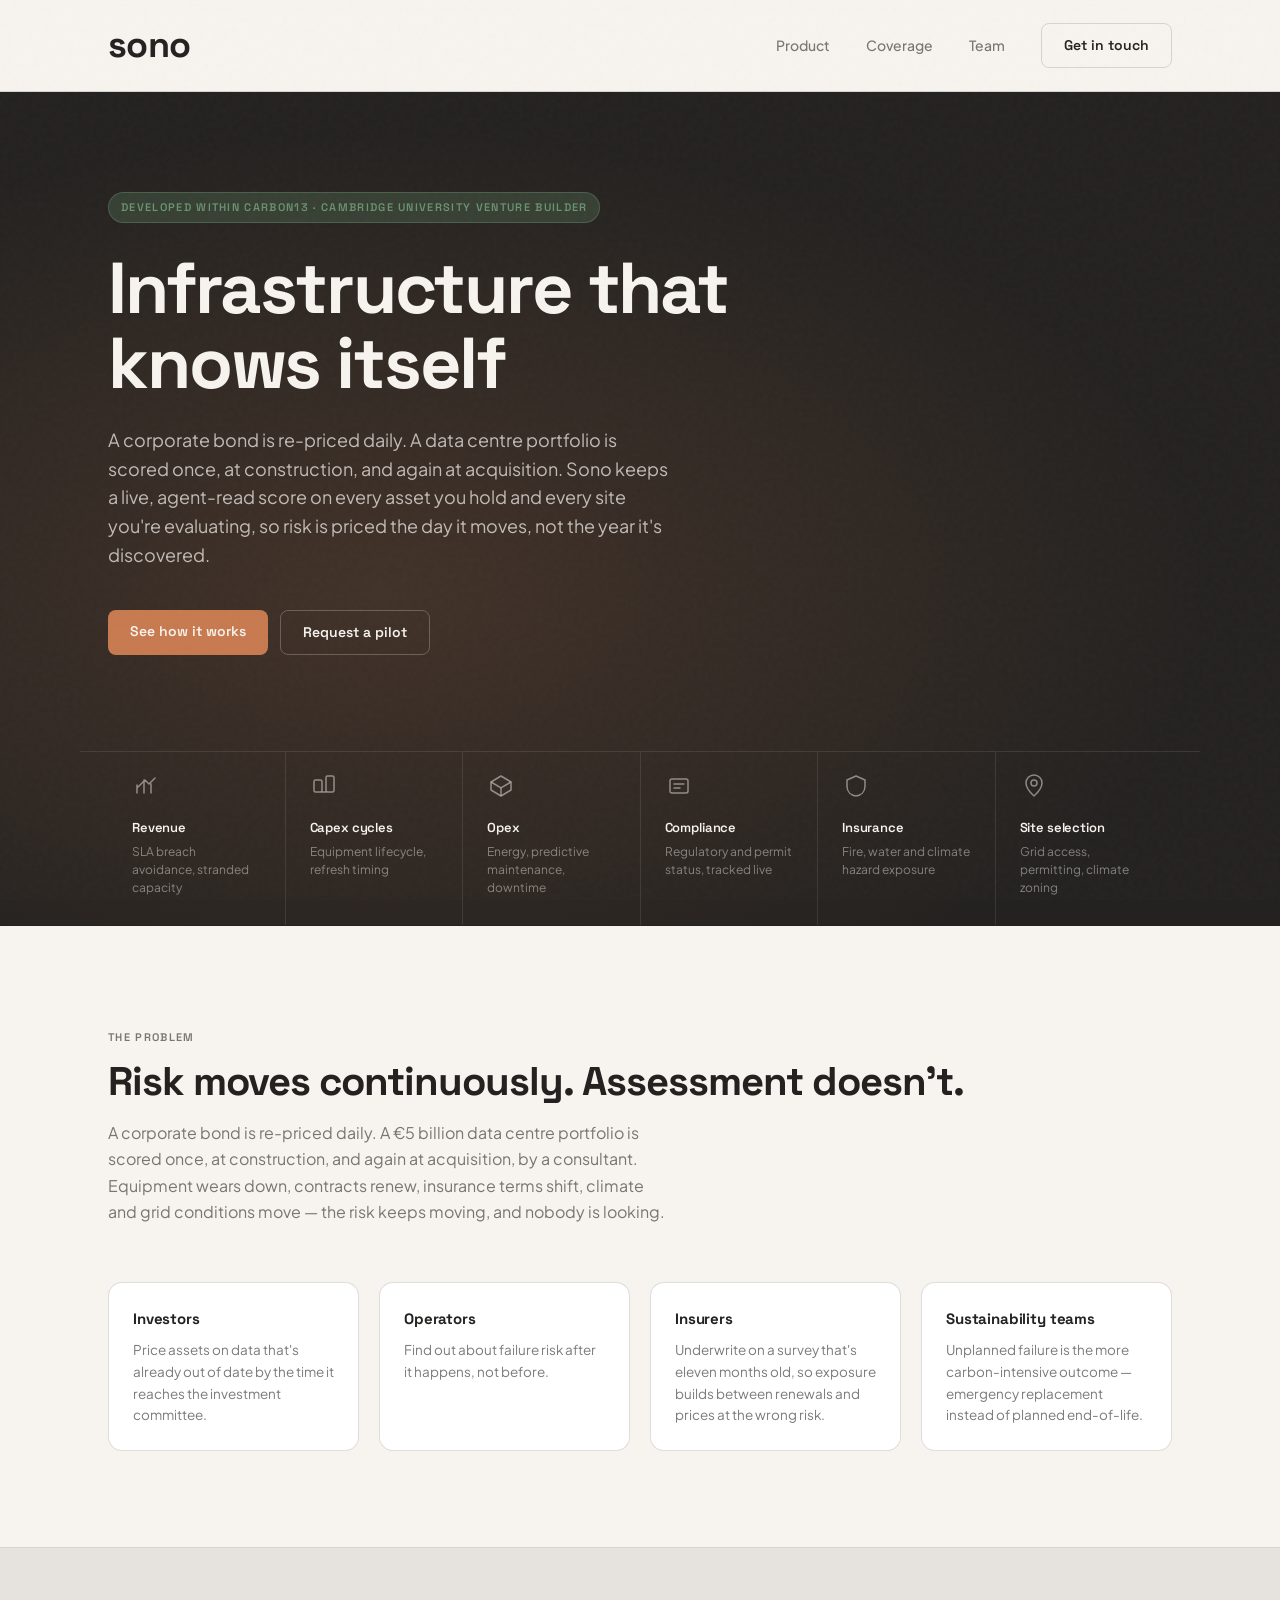
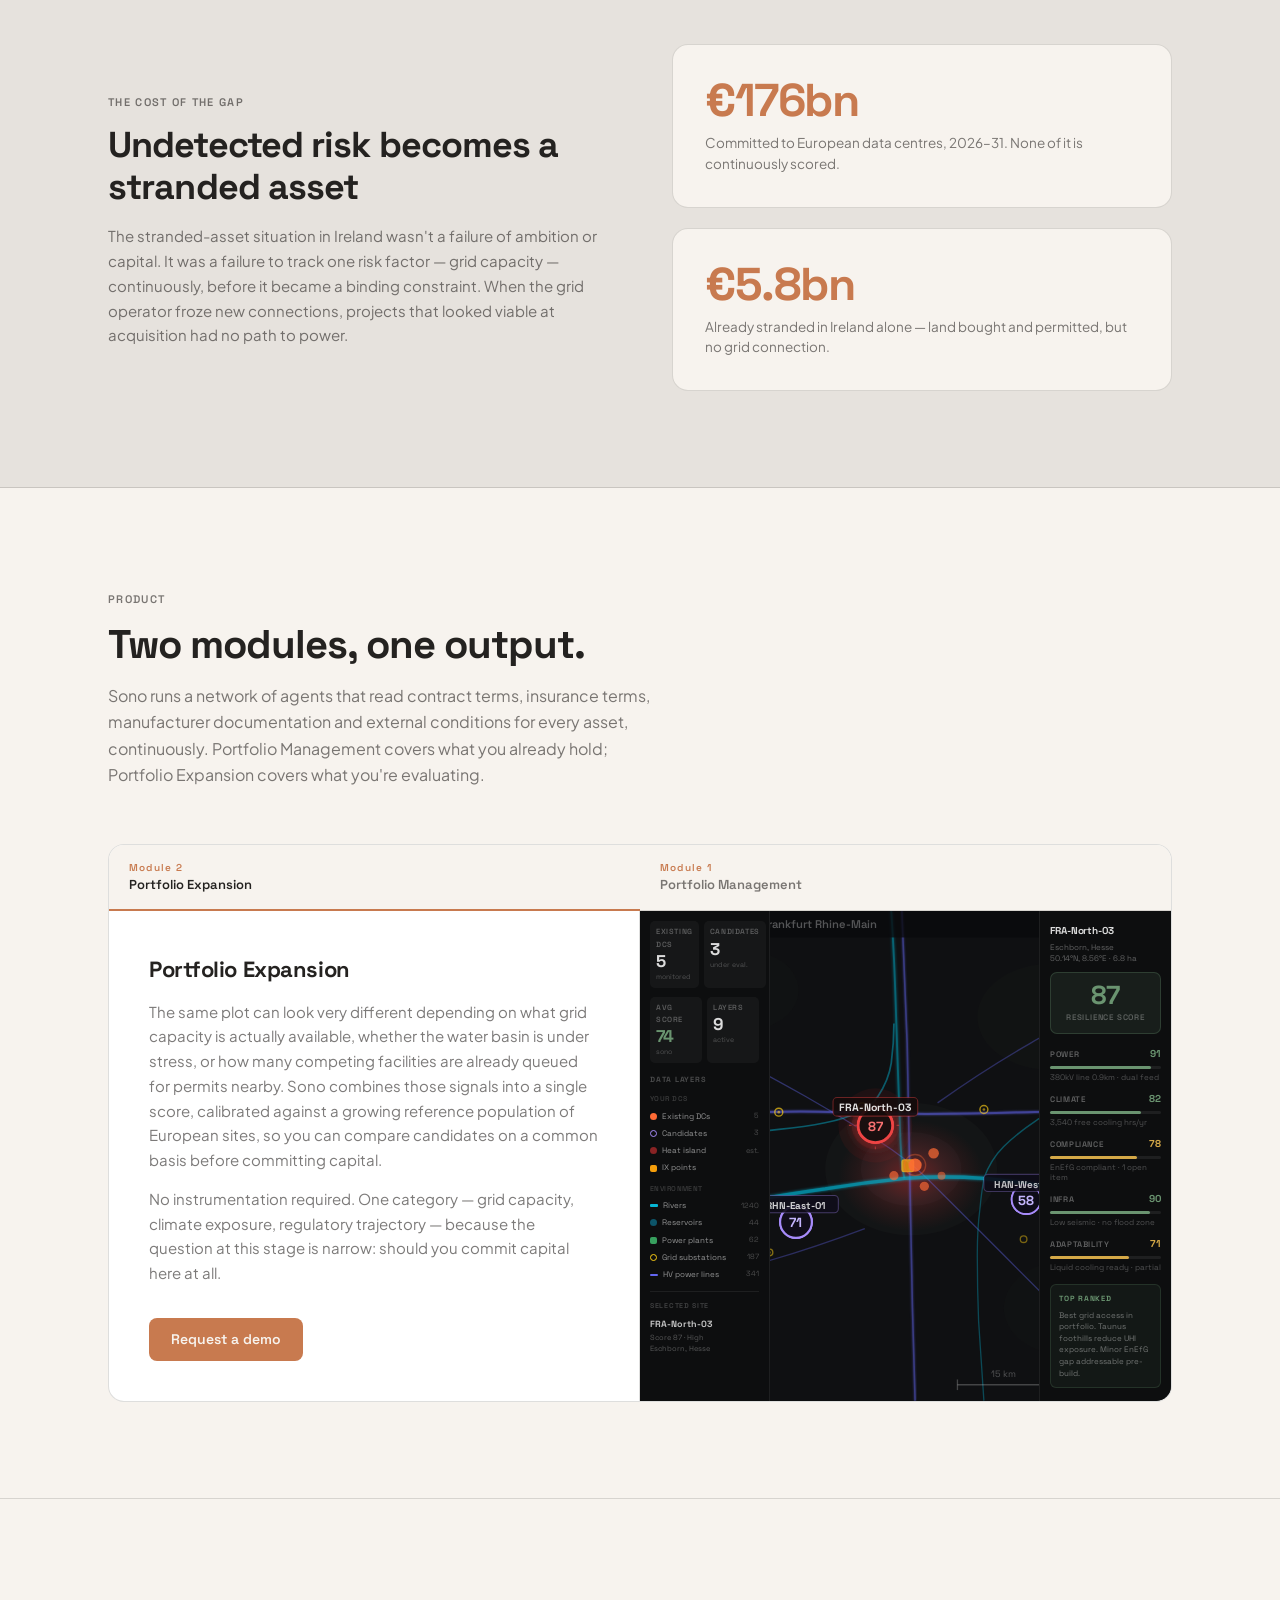
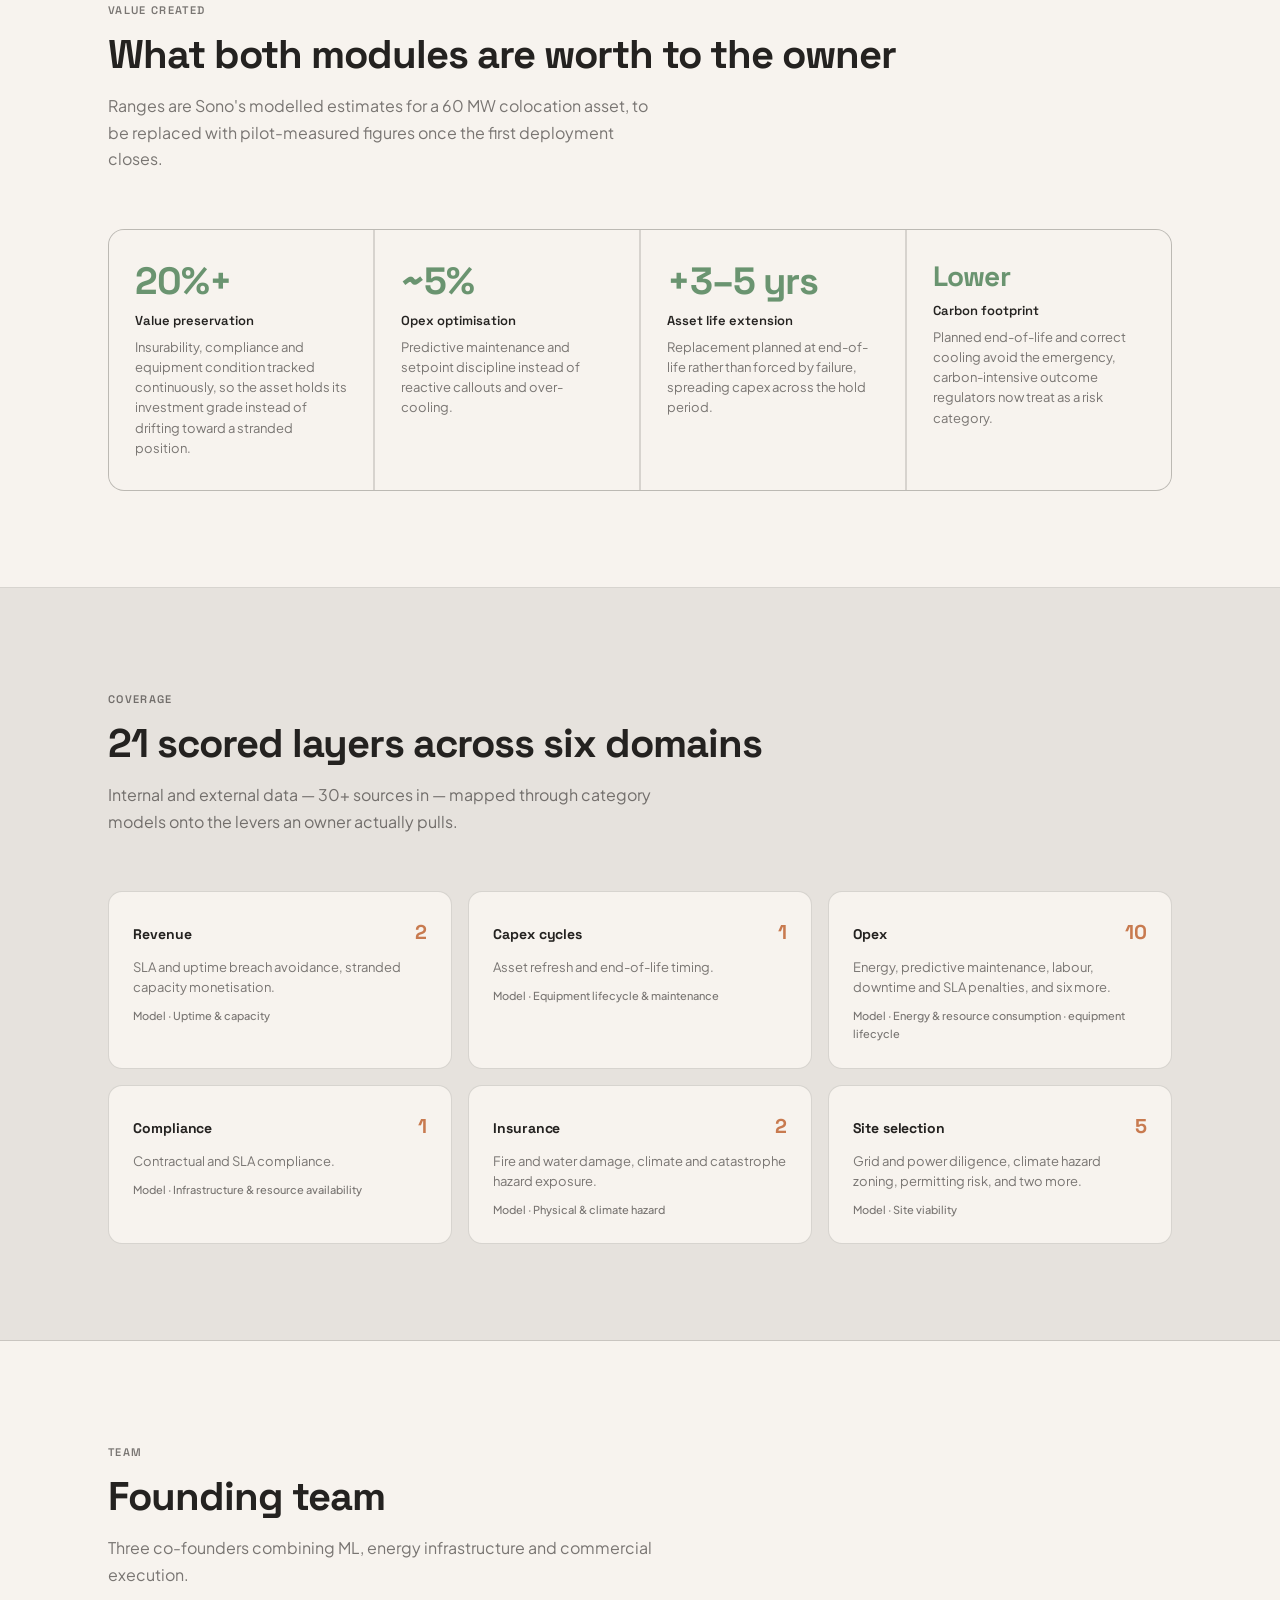
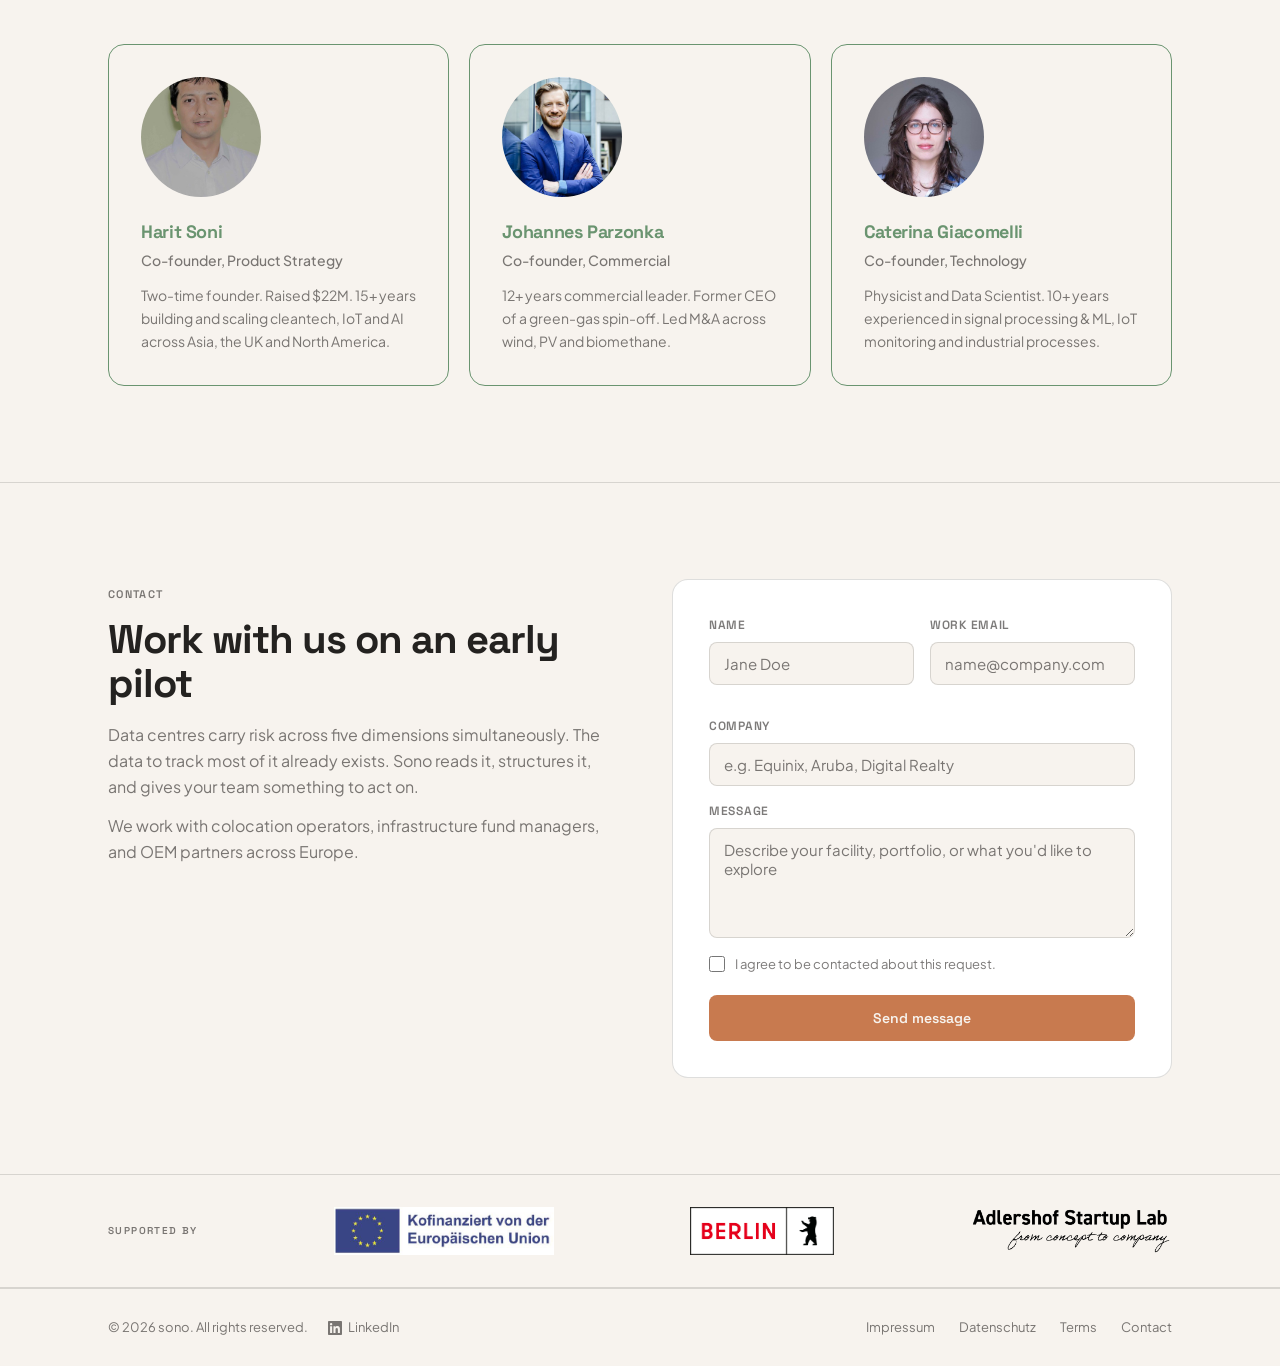
==== index.html @ d4b0ef2f "traction and landscape sections removed" ====
<!DOCTYPE html>
<html lang="en">
<head>
  <meta charset="utf-8" />
  <meta name="viewport" content="width=device-width, initial-scale=1" />
  <title>sono · Infrastructure that knows itself.</title>
  <meta name="description" content="Sono continuously scores data centre risk across revenue, capex, opex, compliance, insurance and site selection — so exposure is priced the day it moves, not the year it's discovered." />
  <meta property="og:title" content="sono · Infrastructure that knows itself.">
  <meta property="og:description" content="Risk moves continuously. Assessment doesn't. Sono keeps a live, agent-read score on every data centre asset you hold and every site you're evaluating.">
  <meta property="og:type" content="website">
  <meta property="og:url" content="https://sono.so">
  <meta property="og:image" content="https://sono.so/og-image.png">
  <meta property="og:image:width" content="1200">
  <meta property="og:image:height" content="630">
  <meta property="og:site_name" content="sono">
  <meta name="twitter:card" content="summary_large_image">
  <meta name="twitter:title" content="sono · Infrastructure that knows itself.">
  <meta name="twitter:description" content="Risk moves continuously. Assessment doesn't. Sono keeps a live score on every data centre asset you hold and every site you're evaluating.">
  <meta name="twitter:image" content="https://sono.so/og-image.png">
  <link rel="canonical" href="https://sono.so">
  <link rel="icon" type="image/svg+xml" href="favicon.svg">
  <link rel="preconnect" href="https://fonts.googleapis.com">
  <link rel="preconnect" href="https://fonts.gstatic.com" crossorigin>
  <link href="https://fonts.googleapis.com/css2?family=Space+Grotesk:wght@600;700&family=Plus+Jakarta+Sans:wght@400;500&display=swap" rel="stylesheet">

  <style>
    :root {
      --ink:        #242220;
      --paper:      #F7F3EE;
      --terracotta: #C87A4F;
      --sage:       #6A9470;
      --ink-60:     rgba(36,34,32,0.6);
      --ink-15:     rgba(36,34,32,0.15);
      --ink-08:     rgba(36,34,32,0.08);
      --paper-70:   rgba(247,243,238,0.7);
    }

    *, *::before, *::after { box-sizing: border-box; margin: 0; padding: 0; }
    html { scroll-behavior: smooth; }
    body {
      background: var(--paper);
      color: var(--ink);
      font-family: 'Plus Jakarta Sans', sans-serif;
      font-weight: 400;
      font-size: 16px;
      line-height: 1.65;
      -webkit-font-smoothing: antialiased;
    }
    h1, h2, h3, .stat-num, .nav-logo, .label {
      font-family: 'Space Grotesk', sans-serif;
      font-weight: 700;
    }
    body::before {
      content: '';
      position: fixed;
      inset: 0;
      background-image: url("data:image/svg+xml,%3Csvg viewBox='0 0 200 200' xmlns='http://www.w3.org/2000/svg'%3E%3Cfilter id='n'%3E%3CfeTurbulence type='fractalNoise' baseFrequency='0.9' numOctaves='4' stitchTiles='stitch'/%3E%3C/filter%3E%3Crect width='100%25' height='100%25' filter='url(%23n)' opacity='1'/%3E%3C/svg%3E");
      opacity: 0.025;
      pointer-events: none;
      z-index: 9999;
    }
    .container { max-width: 1120px; margin: 0 auto; padding: 0 28px; }
    .label {
      font-size: 11px;
      letter-spacing: 0.12em;
      text-transform: uppercase;
      color: var(--ink-60);
      font-weight: 600;
      font-family: 'Space Grotesk', sans-serif;
    }

    /* ── Header ─────────────────────────────────────────────── */
    header {
      position: sticky;
      top: 0;
      z-index: 100;
      background: var(--paper-70);
      backdrop-filter: blur(14px);
      -webkit-backdrop-filter: blur(14px);
      border-bottom: 1px solid var(--ink-15);
    }
    .header-inner {
      display: flex;
      align-items: center;
      justify-content: space-between;
      padding: 16px 28px;
      max-width: 1120px;
      margin: 0 auto;
    }
    .nav-logo {
      font-size: 36px;
      color: var(--ink);
      text-decoration: none;
      letter-spacing: -0.02em;
    }
    nav { display: flex; align-items: center; gap: 36px; }
    nav a {
      font-family: 'Plus Jakarta Sans', sans-serif;
      font-weight: 500;
      font-size: 14px;
      color: var(--ink-60);
      text-decoration: none;
      transition: color 0.2s;
    }
    nav a:hover { color: var(--ink); }
    .btn-primary {
      display: inline-block;
      background: var(--terracotta);
      color: var(--paper);
      font-family: 'Space Grotesk', sans-serif;
      font-weight: 600;
      font-size: 14px;
      padding: 10px 22px;
      border-radius: 8px;
      text-decoration: none;
      transition: opacity 0.2s, transform 0.1s;
      border: none;
      cursor: pointer;
    }
    .btn-primary:hover { opacity: 0.88; }
    .btn-primary:active { transform: translateY(1px); }
    .btn-secondary {
      display: inline-block;
      background: transparent;
      color: var(--ink);
      font-family: 'Space Grotesk', sans-serif;
      font-weight: 600;
      font-size: 14px;
      padding: 10px 22px;
      border-radius: 8px;
      text-decoration: none;
      border: 1.5px solid var(--ink-15);
      transition: border-color 0.2s, background 0.2s;
    }
    .btn-secondary:hover { border-color: var(--ink-60); background: var(--ink-08); }

    /* ── Hero ───────────────────────────────────────────────── */
    #hero {
      position: relative;
      overflow: hidden;
      border-bottom: 1px solid var(--ink-15);
      background: var(--ink);
    }
    .hero-bg {
      position: absolute;
      inset: 0;
      background-image: url("https://images.unsplash.com/photo-1558494949-ef010cbdcc31?auto=format&fit=crop&w=1600&q=80");
      background-size: cover;
      background-position: center;
      opacity: 0.22;
    }
    .hero-vignette {
      position: absolute;
      inset: 0;
      background: radial-gradient(ellipse at 30% 60%, rgba(200,122,79,0.18) 0%, transparent 65%),
                  linear-gradient(to right, rgba(36,34,32,0.6) 0%, transparent 70%);
    }
    .hero-inner {
      position: relative;
      z-index: 2;
      padding: 100px 28px 96px;
      max-width: 1120px;
      margin: 0 auto;
    }
    .hero-eyebrow {
      display: inline-block;
      background: rgba(106,148,112,0.25);
      color: var(--sage);
      font-family: 'Space Grotesk', sans-serif;
      font-weight: 600;
      font-size: 11px;
      letter-spacing: 0.12em;
      text-transform: uppercase;
      padding: 5px 12px;
      border-radius: 100px;
      border: 1px solid rgba(106,148,112,0.4);
      margin-bottom: 28px;
      animation: fadeUp 0.7s ease both;
    }
    h1 {
      font-size: clamp(42px, 6vw, 72px);
      line-height: 1.05;
      letter-spacing: -0.03em;
      color: var(--paper);
      max-width: 760px;
      animation: fadeUp 0.7s 0.1s ease both;
    }
    .hero-sub {
      margin-top: 24px;
      font-size: 18px;
      line-height: 1.6;
      color: rgba(247,243,238,0.72);
      max-width: 560px;
      animation: fadeUp 0.7s 0.2s ease both;
    }
    .hero-actions {
      margin-top: 40px;
      display: flex;
      flex-wrap: wrap;
      gap: 12px;
      animation: fadeUp 0.7s 0.3s ease both;
    }

    /* ── Five dimensions strip ─────────────────────────────── */
    .hero-dimensions {
      position: relative;
      z-index: 2;
      border-top: 1px solid rgba(247,243,238,0.1);
      max-width: 1120px;
      margin: 0 auto;
      padding: 0 28px;
      display: flex;
      flex-wrap: wrap;
      animation: fadeUp 0.7s 0.45s ease both;
    }
    .dimension {
      flex: 1;
      min-width: 140px;
      padding: 20px 24px 28px;
      border-right: 1px solid rgba(247,243,238,0.1);
    }
    .dimension:last-child { border-right: none; }
    .dim-icon {
      width: 28px;
      height: 28px;
      margin-bottom: 10px;
      opacity: 0.7;
    }
    .dim-label {
      font-family: 'Space Grotesk', sans-serif;
      font-weight: 600;
      font-size: 13px;
      color: var(--paper);
      letter-spacing: -0.01em;
    }
    .dim-desc {
      margin-top: 4px;
      font-size: 12px;
      color: rgba(247,243,238,0.45);
      line-height: 1.5;
    }

    /* ── The Gap ────────────────────────────────────────────── */
    #gap { padding: 96px 0; border-bottom: 1px solid var(--ink-15); }
    .gap-grid {
      margin-top: 48px;
      display: grid;
      grid-template-columns: repeat(4, 1fr);
      gap: 20px;
    }
    .gap-card {
      border: 1px solid var(--ink-15);
      border-radius: 14px;
      padding: 24px;
      background: white;
    }
    .gap-card h3 { font-size: 15px; letter-spacing: -0.01em; margin-bottom: 8px; }
    .gap-card p { font-size: 13.5px; color: var(--ink-60); line-height: 1.6; }

    /* ── Cost of the gap ────────────────────────────────────── */
    #cost { padding: 96px 0; border-bottom: 1px solid var(--ink-15); background: var(--ink-08); }
    .cost-layout {
      display: grid;
      grid-template-columns: 1fr 1fr;
      gap: 64px;
      align-items: center;
    }
    .cost-left h2 {
      font-size: clamp(26px, 3.6vw, 36px);
      letter-spacing: -0.025em;
      line-height: 1.15;
      margin-top: 12px;
    }
    .cost-left p { margin-top: 16px; font-size: 15px; color: var(--ink-60); line-height: 1.65; }
    .cost-stats { display: flex; flex-direction: column; gap: 20px; }
    .cost-stat { background: var(--paper); border: 1px solid var(--ink-15); border-radius: 16px; padding: 32px; }
    .cost-stat-num {
      font-family: 'Space Grotesk', sans-serif; font-weight: 700;
      font-size: 46px; letter-spacing: -0.03em; color: var(--terracotta); line-height: 1;
    }
    .cost-stat-label { margin-top: 10px; font-size: 13.5px; color: var(--ink-60); line-height: 1.55; }

    /* ── Phases ─────────────────────────────────────────────── */
    #phases {
      padding: 96px 0;
      border-bottom: 1px solid var(--ink-15);
    }
    .section-header { margin-bottom: 56px; }
    .section-header h2 {
      font-size: clamp(28px, 4vw, 40px);
      letter-spacing: -0.025em;
      line-height: 1.1;
      margin-top: 12px;
    }
    .section-header p {
      margin-top: 16px;
      font-size: 16px;
      color: var(--ink-60);
      max-width: 560px;
    }

    /* Phase tabs */
    .phase-tabs {
      border: 1px solid var(--ink-15);
      border-radius: 16px;
      overflow: hidden;
      background: white;
    }
    .phase-tab-nav {
      display: flex;
      border-bottom: 1px solid var(--ink-15);
      background: var(--paper);
    }
    .phase-tab {
      flex: 1;
      padding: 16px 20px;
      background: none;
      border: none;
      border-bottom: 2px solid transparent;
      font-family: 'Space Grotesk', sans-serif;
      font-weight: 600;
      font-size: 13px;
      color: var(--ink-60);
      cursor: pointer;
      white-space: nowrap;
      transition: color 0.2s, border-color 0.2s;
      margin-bottom: -1px;
      text-align: left;
    }
    .phase-tab:hover { color: var(--ink); }
    .phase-tab.active { color: var(--ink); border-bottom-color: var(--terracotta); }
    .phase-tab-num {
      display: block;
      font-size: 10px;
      letter-spacing: 0.12em;
      color: var(--terracotta);
      margin-bottom: 2px;
    }
    .phase-panel { display: none; }
    .phase-panel.active { display: block; }

    /* Sub-tabs (used inside the Operational Intelligence panel) */
    .subtab-nav {
      display: flex;
      gap: 8px;
      padding: 16px 20px 0;
      background: var(--paper);
    }
    .subtab {
      padding: 9px 16px;
      background: white;
      border: 1px solid var(--ink-15);
      border-radius: 100px;
      font-family: 'Space Grotesk', sans-serif;
      font-weight: 600;
      font-size: 12.5px;
      color: var(--ink-60);
      cursor: pointer;
      transition: color 0.2s, border-color 0.2s, background 0.2s;
    }
    .subtab:hover { color: var(--ink); border-color: var(--ink-60); }
    .subtab.active { color: var(--paper); background: var(--ink); border-color: var(--ink); }
    .subpanel-wrap { padding-top: 4px; }
    .subpanel { display: none; grid-template-columns: 1fr 1fr; min-height: 460px; }
    .subpanel.active { display: grid; }

    .op-intro {
      padding: 24px 20px 4px;
      font-size: 15px;
      color: var(--ink-60);
      max-width: none;
      line-height: 1.65;
    }

    /* Phase panel left (text) */
    .phase-left {
      padding: 40px 40px;
      display: flex;
      flex-direction: column;
      justify-content: space-between;
      border-right: 1px solid var(--ink-15);
      border-top: 1px solid var(--ink-15);
    }
    .phase-panel[data-panel="0"] .phase-left { border-top: none; }
    .phase-left h3 {
      font-size: 22px;
      letter-spacing: -0.02em;
      margin-bottom: 12px;
    }
    .phase-left p {
      font-size: 15px;
      color: var(--ink-60);
      line-height: 1.65;
    }
    .phase-status { display: none; }

    /* Phase panel right (visual) */
    .phase-right {
      background: var(--ink);
      position: relative;
      overflow: hidden;
      border-top: 1px solid var(--ink-15);
    }
    .phase-panel[data-panel="0"] .phase-right { border-top: none; }

    /* ── Site map mockup (Phase 1) ───────────────────────────── */
    .sitemap-mockup {
      padding: 24px;
      height: 100%;
      display: flex;
      flex-direction: column;
      gap: 12px;
    }
    .sm-topbar {
      display: flex;
      align-items: center;
      justify-content: space-between;
    }
    .sm-title {
      font-family: 'Space Grotesk', sans-serif;
      font-weight: 600;
      font-size: 11px;
      letter-spacing: 0.08em;
      color: rgba(247,243,238,0.35);
    }
    .sm-badge {
      font-family: 'Space Grotesk', sans-serif;
      font-weight: 600;
      font-size: 9px;
      letter-spacing: 0.1em;
      text-transform: uppercase;
      color: var(--sage);
      background: rgba(106,148,112,0.15);
      border: 1px solid rgba(106,148,112,0.3);
      padding: 3px 8px;
      border-radius: 100px;
    }
    /* Map grid */
    .sm-map {
      flex: 1;
      position: relative;
      border: 1px solid rgba(247,243,238,0.08);
      border-radius: 10px;
      overflow: hidden;
      background: #1a1916;
    }
    .sm-map svg { width: 100%; height: 100%; }

    /* Score panel at bottom */
    .sm-scores {
      display: grid;
      grid-template-columns: repeat(5, 1fr);
      gap: 4px;
    }
    .sm-score-cell {
      background: rgba(247,243,238,0.04);
      border: 1px solid rgba(247,243,238,0.08);
      border-radius: 6px;
      padding: 8px 6px;
      text-align: center;
    }
    .sm-score-val {
      font-family: 'Space Grotesk', sans-serif;
      font-weight: 700;
      font-size: 16px;
      line-height: 1;
      color: var(--paper);
    }
    .sm-score-val.high { color: var(--sage); }
    .sm-score-val.mid  { color: #d4a847; }
    .sm-score-val.low  { color: var(--terracotta); }
    .sm-score-name {
      font-size: 9px;
      letter-spacing: 0.06em;
      text-transform: uppercase;
      color: rgba(247,243,238,0.3);
      margin-top: 4px;
      font-family: 'Space Grotesk', sans-serif;
      font-weight: 600;
    }

    /* ── Continuous mockup ────────────────────────── */
    .cont-mockup {
      padding: 24px;
      height: 100%;
      display: flex;
      flex-direction: column;
      gap: 10px;
    }
    .cont-topbar {
      display: flex;
      align-items: center;
      justify-content: space-between;
    }
    .cont-title {
      font-family: 'Space Grotesk', sans-serif;
      font-weight: 600;
      font-size: 11px;
      letter-spacing: 0.08em;
      color: rgba(247,243,238,0.35);
    }
    .pulse-dot {
      width: 7px; height: 7px; border-radius: 50%;
      background: var(--sage);
      animation: alertpulse 2s infinite;
    }
    .cont-metric {
      background: rgba(247,243,238,0.04);
      border: 1px solid rgba(247,243,238,0.08);
      border-radius: 8px;
      padding: 14px 16px;
      display: flex;
      align-items: center;
      justify-content: space-between;
    }
    .cont-metric-left { display: flex; flex-direction: column; gap: 2px; }
    .cont-metric-label {
      font-family: 'Space Grotesk', sans-serif;
      font-weight: 600;
      font-size: 10px;
      letter-spacing: 0.1em;
      text-transform: uppercase;
      color: rgba(247,243,238,0.35);
    }
    .cont-metric-val {
      font-family: 'Space Grotesk', sans-serif;
      font-weight: 700;
      font-size: 20px;
      color: var(--paper);
      letter-spacing: -0.02em;
    }
    .cont-metric-sub { font-size: 11px; color: rgba(247,243,238,0.4); }
    .cont-bar-wrap { width: 100px; }
    .cont-bar-bg { height: 4px; background: rgba(247,243,238,0.08); border-radius: 2px; }
    .cont-bar-fill { height: 4px; border-radius: 2px; }
    .cont-bar-fill.green { background: var(--sage); }
    .cont-bar-fill.amber { background: #d4a847; }
    .cont-bar-fill.red   { background: var(--terracotta); }
    .cont-alert {
      background: rgba(200,122,79,0.1);
      border: 1px solid rgba(200,122,79,0.25);
      border-radius: 8px;
      padding: 10px 14px;
      display: flex;
      align-items: flex-start;
      gap: 8px;
    }
    .cont-alert-dot {
      width: 6px; height: 6px; border-radius: 50%;
      background: var(--terracotta); flex-shrink: 0;
      margin-top: 4px;
      animation: alertpulse 1.8s infinite;
    }
    .cont-alert-text {
      font-size: 12px;
      color: rgba(247,243,238,0.6);
      line-height: 1.5;
    }
    .cont-alert-text strong { color: var(--terracotta); font-weight: 600; }

    /* ── Operator mockup (Operational Efficiency) ───────────────────────────── */
    .mockup-topbar {
      display: flex; align-items: center; gap: 6px;
      padding: 12px 16px;
      border-bottom: 1px solid rgba(247,243,238,0.08);
      background: rgba(247,243,238,0.03);
    }
    .mockup-dot { width: 8px; height: 8px; border-radius: 50%; }
    .mockup-dot.red   { background: #ff5f57; }
    .mockup-dot.amber { background: #ffbd2e; }
    .mockup-dot.green { background: #28c940; }
    .mockup-title-bar {
      margin-left: 8px;
      font-family: 'Space Grotesk', sans-serif; font-weight: 600;
      font-size: 11px; letter-spacing: 0.06em;
      color: rgba(247,243,238,0.25);
    }
    .mockup-body { padding: 20px; }
    .mockup-alert {
      background: rgba(200,122,79,0.12);
      border: 1px solid rgba(200,122,79,0.3);
      border-radius: 8px; padding: 12px 14px;
      margin-bottom: 14px; display: flex; align-items: center; gap: 10px;
    }
    .mockup-alert-dot {
      width: 7px; height: 7px; border-radius: 50%;
      background: var(--terracotta); flex-shrink: 0;
      animation: alertpulse 1.8s infinite;
    }
    .mockup-alert-text {
      font-family: 'Space Grotesk', sans-serif; font-weight: 600;
      font-size: 12px; color: var(--terracotta);
    }
    .mockup-rec {
      background: rgba(247,243,238,0.04);
      border: 1px solid rgba(247,243,238,0.1);
      border-radius: 10px; padding: 16px 18px;
    }
    .mockup-rec-label {
      font-family: 'Space Grotesk', sans-serif; font-weight: 600;
      font-size: 10px; letter-spacing: 0.12em; text-transform: uppercase;
      color: var(--sage); margin-bottom: 6px;
    }
    .mockup-rec-title {
      font-family: 'Space Grotesk', sans-serif; font-weight: 700;
      font-size: 14px; color: var(--paper); margin-bottom: 5px;
    }
    .mockup-rec-body { font-size: 11px; color: rgba(247,243,238,0.45); line-height: 1.55; margin-bottom: 12px; }
    .mockup-meta { display: flex; gap: 12px; margin-bottom: 12px; }
    .mockup-meta-item {
      font-family: 'Space Grotesk', sans-serif; font-weight: 600;
      font-size: 10px; letter-spacing: 0.08em; text-transform: uppercase;
      color: rgba(247,243,238,0.3);
    }
    .mockup-meta-item span { color: var(--terracotta); }
    .mockup-btns { display: flex; gap: 6px; }
    .mockup-btn {
      font-family: 'Space Grotesk', sans-serif; font-weight: 600;
      font-size: 11px; padding: 6px 12px; border-radius: 5px; border: none; cursor: default;
    }
    .mockup-btn.approve { background: var(--sage); color: white; }
    .mockup-btn.defer   { background: rgba(247,243,238,0.08); color: rgba(247,243,238,0.45); }
    .mockup-btn.dismiss { background: transparent; color: rgba(247,243,238,0.25); border: 1px solid rgba(247,243,238,0.1); }

    /* ── Value created ──────────────────────────────────────── */
    #value { padding: 96px 0; border-bottom: 1px solid var(--ink-15); }
    .value-grid {
      margin-top: 48px;
      display: grid;
      grid-template-columns: repeat(4, 1fr);
      gap: 2px;
      background: var(--ink-15);
      border: 1px solid var(--ink-15);
      border-radius: 16px;
      overflow: hidden;
    }
    .value-cell { background: var(--paper); padding: 32px 26px; }
    .value-num {
      font-family: 'Space Grotesk', sans-serif; font-weight: 700;
      font-size: 38px; letter-spacing: -0.03em; color: var(--sage); line-height: 1;
    }
    .value-title { margin-top: 10px; font-size: 13px; font-weight: 600; color: var(--ink); font-family: 'Space Grotesk', sans-serif; }
    .value-desc { margin-top: 6px; font-size: 13px; color: var(--ink-60); line-height: 1.55; }

    /* ── Coverage ───────────────────────────────────────────── */
    #coverage { padding: 96px 0; border-bottom: 1px solid var(--ink-15); background: var(--ink-08); }
    .coverage-grid {
      margin-top: 48px;
      display: grid;
      grid-template-columns: repeat(3, 1fr);
      gap: 16px;
    }
    .coverage-card {
      background: var(--paper);
      border: 1px solid var(--ink-15);
      border-radius: 14px;
      padding: 24px;
    }
    .coverage-card-top { display: flex; align-items: baseline; justify-content: space-between; margin-bottom: 8px; }
    .coverage-card h3 { font-size: 14px; letter-spacing: -0.005em; }
    .coverage-count { font-family: 'Space Grotesk', sans-serif; font-weight: 700; font-size: 20px; color: var(--terracotta); }
    .coverage-card p { font-size: 13px; color: var(--ink-60); line-height: 1.55; }
    .coverage-model { margin-top: 10px; font-size: 11px; color: var(--ink-60); font-weight: 500; }

    /* ── Team ───────────────────────────────────────────────── */
    #team {
      padding: 96px 0;
      border-bottom: 1px solid var(--ink-15);
    }
    .team-grid {
      margin-top: 56px;
      display: grid;
      grid-template-columns: repeat(3, 1fr);
      gap: 20px;
    }
    .team-card {
      background: var(--paper);
      border: 1px solid var(--sage);
      border-radius: 16px;
      padding: 32px;
    }
    .team-avatar {
      width: 120px;
      height: 120px;
      border-radius: 50%;
      overflow: hidden;
      background: var(--ink-08);
      margin-bottom: 20px;
    }
    .team-avatar img { width: 100%; height: 100%; object-fit: cover; }
    .team-card h3 { font-size: 18px; letter-spacing: -0.02em; }
    .team-role {
      font-size: 13px;
      color: var(--terracotta);
      font-weight: 500;
      margin-top: 2px;
      margin-bottom: 12px;
    }
    .team-card p { font-size: 14px; color: var(--ink-60); line-height: 1.65; }
    .team-card a { text-decoration: none; }
    .team-card a h3 { transition: color 0.2s; color: var(--sage); }
    .team-card a:hover h3 { opacity: 0.8; }

    /* ── Contact ────────────────────────────────────────────── */
    #contact { padding: 96px 0; }
    .contact-layout {
      display: grid;
      grid-template-columns: 1fr 1fr;
      gap: 64px;
      align-items: start;
    }
    .contact-left h2 {
      font-size: clamp(28px, 4vw, 40px);
      letter-spacing: -0.025em;
      line-height: 1.1;
      margin-top: 12px;
    }
    .contact-left p {
      margin-top: 16px;
      font-size: 16px;
      color: var(--ink-60);
      line-height: 1.65;
    }
    .contact-form {
      background: white;
      border: 1px solid var(--ink-15);
      border-radius: 16px;
      padding: 36px;
    }
    .form-row {
      display: grid;
      grid-template-columns: 1fr 1fr;
      gap: 16px;
      margin-bottom: 16px;
    }
    .form-group {
      display: flex;
      flex-direction: column;
      gap: 6px;
      margin-bottom: 16px;
    }
    label {
      font-family: 'Space Grotesk', sans-serif;
      font-weight: 600;
      font-size: 12px;
      letter-spacing: 0.06em;
      text-transform: uppercase;
      color: var(--ink-60);
    }
    input, textarea {
      font-family: 'Plus Jakarta Sans', sans-serif;
      font-size: 15px;
      background: var(--paper);
      border: 1.5px solid var(--ink-15);
      border-radius: 8px;
      padding: 11px 14px;
      color: var(--ink);
      outline: none;
      transition: border-color 0.2s;
      width: 100%;
    }
    input::placeholder, textarea::placeholder { color: var(--ink-60); }
    input:focus, textarea:focus { border-color: var(--ink-60); }
    textarea { resize: vertical; min-height: 110px; }
    .form-check {
      display: flex;
      align-items: flex-start;
      gap: 10px;
      margin-bottom: 20px;
    }
    .form-check input[type="checkbox"] {
      width: 16px;
      height: 16px;
      min-width: 16px;
      margin-top: 2px;
      accent-color: var(--terracotta);
    }
    .form-check label {
      font-family: 'Plus Jakarta Sans', sans-serif;
      font-size: 13px;
      text-transform: none;
      letter-spacing: 0;
      color: var(--ink-60);
      font-weight: 400;
    }

    /* ── Funders bar ─────────────────────────────────────────── */
    .funders-bar {
      border-top: 1px solid var(--ink-15);
      border-bottom: 1px solid var(--ink-15);
      padding: 32px 0;
      background: var(--paper);
    }
    .funders-inner {
      display: flex;
      align-items: center;
      justify-content: space-between;
      gap: 0;
      flex-wrap: wrap;
    }
    .funders-label {
      font-family: 'Space Grotesk', sans-serif;
      font-weight: 600;
      font-size: 10px;
      letter-spacing: 0.14em;
      text-transform: uppercase;
      color: var(--ink-60);
      white-space: nowrap;
      flex-shrink: 0;
    }
    .funder-logo {
      display: block;
      object-fit: contain;
      object-position: center;
    }
    .funder-eu     { height: 48px; width: auto; vertical-align: middle; }
    .funder-berlin { height: 48px; width: auto; vertical-align: middle; }
    .funder-asl    { height: 48px; width: auto; vertical-align: middle; }
    .funder-logo-link {
      display: inline-flex;
      align-items: center;
      justify-content: center;
      opacity: 1;
      transition: opacity 0.2s;
    }
    .funder-logo-link:hover { opacity: 0.7; }

    /* ── Footer ─────────────────────────────────────────────── */
    footer {
      border-top: 1px solid var(--ink-15);
      padding: 28px 0;
    }
    .footer-inner {
      display: flex;
      align-items: center;
      justify-content: space-between;
      flex-wrap: wrap;
      gap: 12px;
    }
    footer p, footer a { font-size: 13px; color: var(--ink-60); }
    footer a { text-decoration: none; }
    footer a:hover { color: var(--ink); }
    .footer-links { display: flex; gap: 24px; }
    .footer-linkedin { display: inline-flex; align-items: center; gap: 6px; }

    /* ── Modal styles ───────────────────────────────────────── */
    .modal-overlay {
      position: fixed; inset: 0;
      background: rgba(36,34,32,0.6);
      z-index: 999; display: flex;
      align-items: center; justify-content: center;
      padding: 24px;
      opacity: 0; pointer-events: none;
      transition: opacity 0.25s;
    }
    .modal-overlay.open { opacity: 1; pointer-events: all; }
    .modal-box {
      background: var(--paper);
      border: 1px solid var(--ink-15);
      border-radius: 16px; padding: 40px;
      max-width: 520px; width: 100%;
      position: relative;
      transform: translateY(10px);
      transition: transform 0.25s;
    }
    .modal-overlay.open .modal-box { transform: none; }
    .modal-close {
      position: absolute; top: 16px; right: 16px;
      background: none; border: none; cursor: pointer;
      color: var(--ink-60); font-size: 20px; line-height: 1; padding: 4px; z-index: 10;
    }
    .modal-close:hover { color: var(--ink); }
    .modal-wide .modal-box {
      max-width: 740px; max-height: 88vh; overflow-y: auto;
      padding: 44px 48px 40px;
    }
    .legal-content h1 { font-family: 'Space Grotesk', sans-serif; font-weight: 700; font-size: 26px; letter-spacing: -0.025em; margin-bottom: 24px; color: var(--ink); padding-right: 32px; }
    .legal-content h2 { font-family: 'Space Grotesk', sans-serif; font-weight: 700; font-size: 15px; letter-spacing: -0.01em; margin-top: 28px; margin-bottom: 8px; color: var(--ink); padding-bottom: 6px; border-bottom: 1px solid var(--ink-15); }
    .legal-content p { font-size: 13px; color: var(--ink-60); line-height: 1.75; margin-bottom: 10px; }
    .legal-content ul { font-size: 13px; color: var(--ink-60); line-height: 1.75; padding-left: 18px; margin-bottom: 10px; }
    .legal-content a { color: var(--ink-60); word-break: break-word; }
    .impressum-block { background: var(--ink-08); border-radius: 10px; padding: 18px 22px; margin-bottom: 16px; }
    .impressum-block .imp-label { font-family: 'Space Grotesk', sans-serif; font-weight: 600; font-size: 10px; letter-spacing: 0.12em; text-transform: uppercase; color: var(--ink-60); display: block; margin-bottom: 8px; }
    .impressum-block p { font-size: 14px; color: var(--ink); margin-bottom: 0 !important; }

    /* ── Animation ──────────────────────────────────────────── */
    @keyframes fadeUp {
      from { opacity: 0; transform: translateY(14px); }
      to   { opacity: 1; transform: none; }
    }
    @keyframes alertpulse { 0%,100%{opacity:1} 50%{opacity:0.3} }
    .reveal { opacity: 0; transform: translateY(16px); transition: opacity 0.55s ease, transform 0.55s ease; }
    .reveal.visible { opacity: 1; transform: none; }

    /* ── Responsive ─────────────────────────────────────────── */
    @media (max-width: 900px) {
      .subpanel.active { grid-template-columns: 1fr; }
      .phase-right { min-height: 340px; }
      .phase-left { border-right: none; border-bottom: 1px solid var(--ink-15); }
      .coverage-grid { grid-template-columns: 1fr 1fr; }
    }
    @media (max-width: 768px) {
      .lifecycle-inner { grid-template-columns: 1fr; }
      .team-grid { grid-template-columns: 1fr; }
      .gap-grid { grid-template-columns: 1fr 1fr; }
      .cost-layout { grid-template-columns: 1fr; gap: 32px; }
      .value-grid { grid-template-columns: 1fr 1fr; }
      .coverage-grid { grid-template-columns: 1fr; }
      .contact-layout { grid-template-columns: 1fr; gap: 40px; }
      .form-row { grid-template-columns: 1fr; }
      .hero-dimensions { flex-direction: column; }
      .dimension { border-right: none; border-bottom: 1px solid rgba(247,243,238,0.1); }
      .dimension:last-child { border-bottom: none; }
      nav .btn-secondary { display: none; }
      .sm-scores { grid-template-columns: repeat(3, 1fr); }
      .modal-wide .modal-box { padding: 28px 24px; }
    }
    @media (max-width: 600px) {
      nav a:not(:last-child) { display: none; }
      .gap-grid { grid-template-columns: 1fr; }
      .value-grid { grid-template-columns: 1fr; }
      .coverage-grid { grid-template-columns: 1fr; }
      .phase-tab-nav { overflow-x: auto; scrollbar-width: none; }
      .phase-tab-nav::-webkit-scrollbar { display: none; }
      .subtab-nav { overflow-x: auto; scrollbar-width: none; }
      .subtab-nav::-webkit-scrollbar { display: none; }
    }
  </style>

  <!-- Cloudflare Web Analytics -->
  <script defer src='https://static.cloudflareinsights.com/beacon.min.js' data-cf-beacon='{"token": "d7f477eff0d7458fa1a06c0c83cede21"}'></script>
  <!-- End Cloudflare Web Analytics -->
</head>

<body>

  <!-- Header -->
  <header>
    <div class="header-inner">
      <a href="#hero" class="nav-logo">sono</a>
      <nav>
        <a href="#phases">Product</a>
        <a href="#coverage">Coverage</a>
        <a href="#team">Team</a>
        <a href="#contact" class="btn-secondary">Get in touch</a>
      </nav>
    </div>
  </header>

  <!-- Hero -->
  <section id="hero">
    <div class="hero-bg"></div>
    <div class="hero-vignette"></div>
    <div class="hero-inner container">
      <div class="hero-eyebrow">Developed within Carbon13 &middot; Cambridge University Venture Builder</div>
      <h1>Infrastructure that knows itself</h1>
      <p class="hero-sub">
        A corporate bond is re-priced daily. A data centre portfolio is scored once, at construction, and again at acquisition. Sono keeps a live, agent-read score on every asset you hold and every site you're evaluating, so risk is priced the day it moves, not the year it's discovered.
      </p>
      <div class="hero-actions">
        <a href="#phases" class="btn-primary">See how it works</a>
        <a href="#contact" class="btn-secondary" style="color:var(--paper); border-color:rgba(247,243,238,0.25);">Request a pilot</a>
      </div>
    </div>

    <!-- Six domains strip -->
    <div class="hero-dimensions container">
      <div class="dimension">
        <svg class="dim-icon" viewBox="0 0 28 28" fill="none" xmlns="http://www.w3.org/2000/svg">
          <path d="M5 21V13M12 21V8M19 21v-9M23 6l-6 6-4-4-8 8" stroke="rgba(247,243,238,0.7)" stroke-width="1.5" stroke-linecap="round" stroke-linejoin="round"/>
        </svg>
        <div class="dim-label">Revenue</div>
        <div class="dim-desc">SLA breach avoidance, stranded capacity</div>
      </div>
      <div class="dimension">
        <svg class="dim-icon" viewBox="0 0 28 28" fill="none" xmlns="http://www.w3.org/2000/svg">
          <rect x="4" y="8" width="8" height="12" rx="1.5" stroke="rgba(247,243,238,0.7)" stroke-width="1.5"/>
          <rect x="16" y="4" width="8" height="16" rx="1.5" stroke="rgba(247,243,238,0.7)" stroke-width="1.5"/>
          <path d="M12 20h4" stroke="rgba(247,243,238,0.7)" stroke-width="1.5" stroke-linecap="round"/>
        </svg>
        <div class="dim-label">Capex cycles</div>
        <div class="dim-desc">Equipment lifecycle, refresh timing</div>
      </div>
      <div class="dimension">
        <svg class="dim-icon" viewBox="0 0 28 28" fill="none" xmlns="http://www.w3.org/2000/svg">
          <path d="M14 4L4 10v8l10 6 10-6v-8L14 4z" stroke="rgba(247,243,238,0.7)" stroke-width="1.5" stroke-linejoin="round"/>
          <path d="M4 10l10 6 10-6" stroke="rgba(247,243,238,0.7)" stroke-width="1.5"/>
          <path d="M14 16v8" stroke="rgba(247,243,238,0.7)" stroke-width="1.5"/>
        </svg>
        <div class="dim-label">Opex</div>
        <div class="dim-desc">Energy, predictive maintenance, downtime</div>
      </div>
      <div class="dimension">
        <svg class="dim-icon" viewBox="0 0 28 28" fill="none" xmlns="http://www.w3.org/2000/svg">
          <rect x="5" y="7" width="18" height="14" rx="2" stroke="rgba(247,243,238,0.7)" stroke-width="1.5"/>
          <path d="M9 12h10M9 16h6" stroke="rgba(247,243,238,0.7)" stroke-width="1.5" stroke-linecap="round"/>
        </svg>
        <div class="dim-label">Compliance</div>
        <div class="dim-desc">Regulatory and permit status, tracked live</div>
      </div>
      <div class="dimension">
        <svg class="dim-icon" viewBox="0 0 28 28" fill="none" xmlns="http://www.w3.org/2000/svg">
          <path d="M14 4l9 4v6c0 6-4 9.5-9 10-5-0.5-9-4-9-10V8l9-4z" stroke="rgba(247,243,238,0.7)" stroke-width="1.5" stroke-linejoin="round"/>
        </svg>
        <div class="dim-label">Insurance</div>
        <div class="dim-desc">Fire, water and climate hazard exposure</div>
      </div>
      <div class="dimension">
        <svg class="dim-icon" viewBox="0 0 28 28" fill="none" xmlns="http://www.w3.org/2000/svg">
          <path d="M14 24s8-7.2 8-13a8 8 0 10-16 0c0 5.8 8 13 8 13z" stroke="rgba(247,243,238,0.7)" stroke-width="1.5" stroke-linejoin="round"/>
          <circle cx="14" cy="11" r="3" stroke="rgba(247,243,238,0.7)" stroke-width="1.5"/>
        </svg>
        <div class="dim-label">Site selection</div>
        <div class="dim-desc">Grid access, permitting, climate zoning</div>
      </div>
    </div>
  </section>

  <!-- The Gap -->
  <section id="gap">
    <div class="container">
      <div class="section-header reveal">
        <span class="label">The problem</span>
        <h2>Risk moves continuously. Assessment doesn't.</h2>
        <p>A corporate bond is re-priced daily. A &euro;5 billion data centre portfolio is scored once, at construction, and again at acquisition, by a consultant. Equipment wears down, contracts renew, insurance terms shift, climate and grid conditions move — the risk keeps moving, and nobody is looking.</p>
      </div>
      <div class="gap-grid reveal">
        <div class="gap-card">
          <h3>Investors</h3>
          <p>Price assets on data that's already out of date by the time it reaches the investment committee.</p>
        </div>
        <div class="gap-card">
          <h3>Operators</h3>
          <p>Find out about failure risk after it happens, not before.</p>
        </div>
        <div class="gap-card">
          <h3>Insurers</h3>
          <p>Underwrite on a survey that's eleven months old, so exposure builds between renewals and prices at the wrong risk.</p>
        </div>
        <div class="gap-card">
          <h3>Sustainability teams</h3>
          <p>Unplanned failure is the more carbon-intensive outcome — emergency replacement instead of planned end-of-life.</p>
        </div>
      </div>
    </div>
  </section>

  <!-- Cost of the gap -->
  <section id="cost">
    <div class="container">
      <div class="cost-layout reveal">
        <div class="cost-left">
          <span class="label">The cost of the gap</span>
          <h2>Undetected risk becomes a stranded asset</h2>
          <p>The stranded-asset situation in Ireland wasn't a failure of ambition or capital. It was a failure to track one risk factor — grid capacity — continuously, before it became a binding constraint. When the grid operator froze new connections, projects that looked viable at acquisition had no path to power.</p>
        </div>
        <div class="cost-stats">
          <div class="cost-stat">
            <div class="cost-stat-num">&euro;176bn</div>
            <div class="cost-stat-label">Committed to European data centres, 2026&ndash;31. None of it is continuously scored.</div>
          </div>
          <div class="cost-stat">
            <div class="cost-stat-num">&euro;5.8bn</div>
            <div class="cost-stat-label">Already stranded in Ireland alone &mdash; land bought and permitted, but no grid connection.</div>
          </div>
        </div>
      </div>
    </div>
  </section>

  <!-- Phases -->
  <section id="phases">
    <div class="container">
      <div class="section-header reveal">
        <span class="label">Product</span>
        <h2>Two modules, one output.</h2>
        <p>Sono runs a network of agents that read contract terms, insurance terms, manufacturer documentation and external conditions for every asset, continuously. Portfolio Management covers what you already hold; Portfolio Expansion covers what you're evaluating.</p>
      </div>
      <div class="phase-tabs reveal">
        <div class="phase-tab-nav" role="tablist">
          <button class="phase-tab active" role="tab" aria-selected="true" data-tab="0">
            <span class="phase-tab-num">Module 2</span>
            Portfolio Expansion
          </button>
          <button class="phase-tab" role="tab" aria-selected="false" data-tab="1">
            <span class="phase-tab-num">Module 1</span>
            Portfolio Management
          </button>
        </div>

        <!-- Module 2: Portfolio Expansion (site selection, pre-capital) -->
        <div class="phase-panel active" data-panel="0">
        <div class="subpanel active">
          <div class="phase-left">
            <div>
              <h3>Portfolio Expansion</h3>
              <p>The same plot can look very different depending on what grid capacity is actually available, whether the water basin is under stress, or how many competing facilities are already queued for permits nearby. Sono combines those signals into a single score, calibrated against a growing reference population of European sites, so you can compare candidates on a common basis before committing capital.</p>
              <p style="margin-top: 14px; font-size: 15px; color: var(--ink-60);">No instrumentation required. One category — grid capacity, climate exposure, regulatory trajectory — because the question at this stage is narrow: should you commit capital here at all.</p>
            </div>
            <div style="margin-top: 32px;">
              <a href="#contact" class="btn-primary">Request a demo</a>
            </div>
          </div>
          <div class="phase-right" style="display:flex; flex-direction:column;">
            <div style="flex:1; display:flex; min-height:0;">

              <!-- Left sidebar: layers + stats -->
              <div style="width:130px; flex-shrink:0; background:#0d0e0f; border-right:1px solid rgba(255,255,255,0.07); display:flex; flex-direction:column; padding:10px; font-family:'Space Grotesk',sans-serif; overflow:hidden;">
                <div style="display:grid; grid-template-columns:1fr 1fr; gap:5px; margin-bottom:9px;">
                  <div style="background:rgba(255,255,255,0.04); border-radius:5px; padding:5px 6px;">
                    <div style="font-size:7.5px; font-weight:600; letter-spacing:0.08em; text-transform:uppercase; color:rgba(255,255,255,0.3); margin-bottom:2px;">Existing DCs</div>
                    <div style="font-size:17px; font-weight:700; color:rgba(255,255,255,0.85); letter-spacing:-0.03em; line-height:1;">5</div>
                    <div style="font-size:7px; color:rgba(255,255,255,0.25); margin-top:1px;">monitored</div>
                  </div>
                  <div style="background:rgba(255,255,255,0.04); border-radius:5px; padding:5px 6px;">
                    <div style="font-size:7.5px; font-weight:600; letter-spacing:0.08em; text-transform:uppercase; color:rgba(255,255,255,0.3); margin-bottom:2px;">Candidates</div>
                    <div style="font-size:17px; font-weight:700; color:rgba(255,255,255,0.85); letter-spacing:-0.03em; line-height:1;">3</div>
                    <div style="font-size:7px; color:rgba(255,255,255,0.25); margin-top:1px;">under eval.</div>
                  </div>
                </div>
                <div style="display:grid; grid-template-columns:1fr 1fr; gap:5px; margin-bottom:11px;">
                  <div style="background:rgba(255,255,255,0.04); border-radius:5px; padding:5px 6px;">
                    <div style="font-size:7.5px; font-weight:600; letter-spacing:0.08em; text-transform:uppercase; color:rgba(255,255,255,0.3); margin-bottom:2px;">Avg score</div>
                    <div style="font-size:17px; font-weight:700; color:#6A9470; letter-spacing:-0.03em; line-height:1;">74</div>
                    <div style="font-size:7px; color:rgba(255,255,255,0.25); margin-top:1px;">sono</div>
                  </div>
                  <div style="background:rgba(255,255,255,0.04); border-radius:5px; padding:5px 6px;">
                    <div style="font-size:7.5px; font-weight:600; letter-spacing:0.08em; text-transform:uppercase; color:rgba(255,255,255,0.3); margin-bottom:2px;">Layers</div>
                    <div style="font-size:17px; font-weight:700; color:rgba(255,255,255,0.85); letter-spacing:-0.03em; line-height:1;">9</div>
                    <div style="font-size:7px; color:rgba(255,255,255,0.25); margin-top:1px;">active</div>
                  </div>
                </div>
                <div style="font-size:7.5px; font-weight:700; letter-spacing:0.1em; text-transform:uppercase; color:rgba(255,255,255,0.25); margin-bottom:7px;">Data Layers</div>
                <div style="font-size:7px; font-weight:600; letter-spacing:0.06em; text-transform:uppercase; color:rgba(255,255,255,0.18); margin-bottom:5px;">Your DCs</div>
                <div style="display:flex; flex-direction:column; gap:4px; margin-bottom:8px;">
                  <div style="display:flex; align-items:center; justify-content:space-between;">
                    <div style="display:flex; align-items:center; gap:5px;"><div style="width:7px; height:7px; border-radius:50%; background:#ff6b35; flex-shrink:0;"></div><span style="font-size:8px; color:rgba(255,255,255,0.55);">Existing DCs</span></div>
                    <span style="font-size:7.5px; color:rgba(255,255,255,0.25);">5</span>
                  </div>
                  <div style="display:flex; align-items:center; justify-content:space-between;">
                    <div style="display:flex; align-items:center; gap:5px;"><div style="width:7px; height:7px; border-radius:50%; border:1.5px solid #a78bfa; flex-shrink:0;"></div><span style="font-size:8px; color:rgba(255,255,255,0.55);">Candidates</span></div>
                    <span style="font-size:7.5px; color:rgba(255,255,255,0.25);">3</span>
                  </div>
                  <div style="display:flex; align-items:center; justify-content:space-between;">
                    <div style="display:flex; align-items:center; gap:5px;"><div style="width:7px; height:7px; border-radius:50%; background:rgba(220,50,50,0.6); flex-shrink:0;"></div><span style="font-size:8px; color:rgba(255,255,255,0.55);">Heat island</span></div>
                    <span style="font-size:7.5px; color:rgba(255,255,255,0.25);">est.</span>
                  </div>
                  <div style="display:flex; align-items:center; justify-content:space-between;">
                    <div style="display:flex; align-items:center; gap:5px;"><div style="width:7px; height:7px; border-radius:2px; background:#f59e0b; flex-shrink:0;"></div><span style="font-size:8px; color:rgba(255,255,255,0.55);">IX points</span></div>
                    <span style="font-size:7.5px; color:rgba(255,255,255,0.25);"></span>
                  </div>
                </div>
                <div style="font-size:7px; font-weight:600; letter-spacing:0.06em; text-transform:uppercase; color:rgba(255,255,255,0.18); margin-bottom:5px;">Environment</div>
                <div style="display:flex; flex-direction:column; gap:4px; margin-bottom:10px;">
                  <div style="display:flex; align-items:center; justify-content:space-between;">
                    <div style="display:flex; align-items:center; gap:5px;"><div style="width:8px; height:3px; background:#06b6d4; border-radius:1px; flex-shrink:0;"></div><span style="font-size:8px; color:rgba(255,255,255,0.55);">Rivers</span></div>
                    <span style="font-size:7.5px; color:rgba(255,255,255,0.25);">1240</span>
                  </div>
                  <div style="display:flex; align-items:center; justify-content:space-between;">
                    <div style="display:flex; align-items:center; gap:5px;"><div style="width:7px; height:7px; border-radius:50%; background:rgba(14,116,144,0.7); flex-shrink:0;"></div><span style="font-size:8px; color:rgba(255,255,255,0.55);">Reservoirs</span></div>
                    <span style="font-size:7.5px; color:rgba(255,255,255,0.25);">44</span>
                  </div>
                  <div style="display:flex; align-items:center; justify-content:space-between;">
                    <div style="display:flex; align-items:center; gap:5px;"><div style="width:7px; height:7px; border-radius:2px; background:#4ade80; opacity:0.7; flex-shrink:0;"></div><span style="font-size:8px; color:rgba(255,255,255,0.55);">Power plants</span></div>
                    <span style="font-size:7.5px; color:rgba(255,255,255,0.25);">62</span>
                  </div>
                  <div style="display:flex; align-items:center; justify-content:space-between;">
                    <div style="display:flex; align-items:center; gap:5px;"><div style="width:7px; height:7px; border-radius:50%; border:1.5px solid #facc15; flex-shrink:0;"></div><span style="font-size:8px; color:rgba(255,255,255,0.55);">Grid substations</span></div>
                    <span style="font-size:7.5px; color:rgba(255,255,255,0.25);">187</span>
                  </div>
                  <div style="display:flex; align-items:center; justify-content:space-between;">
                    <div style="display:flex; align-items:center; gap:5px;"><div style="width:8px; height:2px; background:#6366f1; flex-shrink:0; border-radius:1px;"></div><span style="font-size:8px; color:rgba(255,255,255,0.55);">HV power lines</span></div>
                    <span style="font-size:7.5px; color:rgba(255,255,255,0.25);">341</span>
                  </div>
                </div>
                <div style="border-top:1px solid rgba(255,255,255,0.07); padding-top:8px;">
                  <div style="font-size:7px; font-weight:700; letter-spacing:0.1em; text-transform:uppercase; color:rgba(255,255,255,0.2); margin-bottom:5px;">Selected site</div>
                  <div style="font-size:9px; font-weight:700; color:rgba(255,255,255,0.75); margin-bottom:2px;">FRA-North-03</div>
                  <div style="font-size:7.5px; color:rgba(255,255,255,0.3); line-height:1.4;">Score 87 &middot; High<br>Eschborn, Hesse</div>
                </div>
              </div><!-- /left sidebar -->

              <!-- Map canvas: Frankfurt Rhine-Main region -->
              <div style="flex:1; position:relative; overflow:hidden; background:#0b0c0d;">
                <svg viewBox="0 0 300 370" xmlns="http://www.w3.org/2000/svg" style="width:100%;height:100%;display:block;" preserveAspectRatio="xMidYMid slice">
                  <defs>
                    <radialGradient id="heatGrad2" cx="50%" cy="50%" r="50%">
                      <stop offset="0%" stop-color="#dc2626" stop-opacity="0.5"/>
                      <stop offset="45%" stop-color="#ef4444" stop-opacity="0.2"/>
                      <stop offset="100%" stop-color="#dc2626" stop-opacity="0"/>
                    </radialGradient>
                    <filter id="riverGlow2" x="-20%" y="-20%" width="140%" height="140%">
                      <feGaussianBlur stdDeviation="1.2" result="blur"/>
                      <feMerge><feMergeNode in="blur"/><feMergeNode in="SourceGraphic"/></feMerge>
                    </filter>
                    <filter id="hvGlow2" x="-10%" y="-10%" width="120%" height="120%">
                      <feGaussianBlur stdDeviation="0.7" result="blur"/>
                      <feMerge><feMergeNode in="blur"/><feMergeNode in="SourceGraphic"/></feMerge>
                    </filter>
                    <filter id="siteGlow2" x="-80%" y="-80%" width="260%" height="260%">
                      <feGaussianBlur stdDeviation="5" result="blur"/>
                      <feMerge><feMergeNode in="blur"/><feMergeNode in="SourceGraphic"/></feMerge>
                    </filter>
                  </defs>

                  <!-- Base -->
                  <rect width="300" height="370" fill="#0f1012"/>

                  <!-- Terrain relief -->
                  <ellipse cx="260" cy="80" rx="55" ry="40" fill="#131415" opacity="0.7"/>
                  <ellipse cx="30" cy="60" rx="40" ry="30" fill="#131415" opacity="0.5"/>
                  <ellipse cx="270" cy="300" rx="45" ry="35" fill="#131415" opacity="0.5"/>

                  <!-- Frankfurt urban mass -->
                  <ellipse cx="155" cy="195" rx="65" ry="50" fill="#151617" opacity="0.9"/>
                  <ellipse cx="155" cy="195" rx="38" ry="28" fill="#191a1c" opacity="0.9"/>

                  <!-- Heat island: Frankfurt -->
                  <ellipse cx="155" cy="200" rx="55" ry="42" fill="url(#heatGrad2)" opacity="0.85"/>

                  <!-- HV power lines (indigo) -->
                  <!-- Main east-west 380kV -->
                  <path d="M0,155 Q50,150 100,152 Q150,154 200,153 Q250,152 300,150" stroke="#6366f1" stroke-width="1.5" fill="none" opacity="0.6" filter="url(#hvGlow2)"/>
                  <!-- North-south trunk -->
                  <path d="M148,0 Q150,50 152,100 Q153,150 154,200 Q155,250 156,300 Q157,335 158,370" stroke="#6366f1" stroke-width="1.2" fill="none" opacity="0.5" filter="url(#hvGlow2)"/>
                  <!-- NW diagonal -->
                  <path d="M0,100 Q40,120 75,140 Q110,160 140,180 Q160,194 175,210 Q200,235 225,260 Q255,290 280,315 Q290,328 300,340" stroke="#6366f1" stroke-width="1" fill="none" opacity="0.4"/>
                  <!-- NE branch -->
                  <path d="M175,145 Q210,120 245,100 Q265,88 300,75" stroke="#6366f1" stroke-width="1" fill="none" opacity="0.35"/>
                  <!-- SW branch -->
                  <path d="M120,240 Q80,255 45,265 Q20,272 0,275" stroke="#6366f1" stroke-width="1" fill="none" opacity="0.35"/>

                  <!-- Rivers: Rhine, Main, Lahn, Nidda -->
                  <!-- Rhine (far left, north-south, wide) -->
                  <path d="M18,0 Q20,30 22,60 Q23,90 24,120 Q25,150 26,180 Q27,210 28,240 Q30,270 32,300 Q34,330 36,370" stroke="#06b6d4" stroke-width="3" fill="none" opacity="0.75" filter="url(#riverGlow2)"/>
                  <!-- Rhine shimmer -->
                  <path d="M22,0 Q24,30 26,60 Q27,90 28,120 Q29,150 30,180 Q31,210 32,240 Q34,270 36,300 Q38,330 40,370" stroke="#06b6d4" stroke-width="1" fill="none" opacity="0.3"/>
                  <!-- Main river (west-east, major) -->
                  <path d="M28,220 Q55,215 90,210 Q120,205 150,202 Q180,200 210,202 Q240,205 270,210 Q285,213 300,216" stroke="#06b6d4" stroke-width="2.5" fill="none" opacity="0.7" filter="url(#riverGlow2)"/>
                  <!-- Main upstream (bends north then east, Hanau direction) -->
                  <path d="M270,210 Q285,205 300,200" stroke="#06b6d4" stroke-width="1.8" fill="none" opacity="0.55"/>
                  <!-- Nidda (tributary from north into Main at Frankfurt) -->
                  <path d="M140,0 Q142,30 143,60 Q144,90 145,120 Q146,150 147,175 Q148,195 150,202" stroke="#06b6d4" stroke-width="1.4" fill="none" opacity="0.5" filter="url(#riverGlow2)"/>
                  <!-- Lahn (northwest, joins Rhine) -->
                  <path d="M0,170 Q30,168 55,165 Q75,163 90,160 Q105,157 115,152 Q125,148 130,140 Q138,128 140,115 Q142,100 142,85" stroke="#06b6d4" stroke-width="1.3" fill="none" opacity="0.45"/>
                  <!-- Kinzig (east of Frankfurt) -->
                  <path d="M300,130 Q270,145 250,158 Q235,168 225,178 Q215,188 210,202" stroke="#06b6d4" stroke-width="1.1" fill="none" opacity="0.4"/>
                  <!-- Gersprenz (south) -->
                  <path d="M210,370 Q208,340 206,310 Q205,285 205,260 Q205,240 207,225 Q208,214 210,202" stroke="#06b6d4" stroke-width="1" fill="none" opacity="0.35"/>

                  <!-- Grid substations (yellow) -->
                  <circle cx="55" cy="152" r="3" fill="none" stroke="#facc15" stroke-width="1.1" opacity="0.7"/>
                  <circle cx="55" cy="152" r="1" fill="#facc15" opacity="0.6"/>
                  <circle cx="118" cy="148" r="3" fill="none" stroke="#facc15" stroke-width="1.1" opacity="0.65"/>
                  <circle cx="118" cy="148" r="1" fill="#facc15" opacity="0.55"/>
                  <circle cx="210" cy="150" r="3" fill="none" stroke="#facc15" stroke-width="1.1" opacity="0.65"/>
                  <circle cx="210" cy="150" r="1" fill="#facc15" opacity="0.55"/>
                  <circle cx="268" cy="155" r="2.5" fill="none" stroke="#facc15" stroke-width="1" opacity="0.5"/>
                  <circle cx="268" cy="155" r="1" fill="#facc15" opacity="0.4"/>
                  <circle cx="48" cy="258" r="2.5" fill="none" stroke="#facc15" stroke-width="1" opacity="0.5"/>
                  <circle cx="48" cy="258" r="1" fill="#facc15" opacity="0.4"/>
                  <circle cx="240" cy="248" r="2.5" fill="none" stroke="#facc15" stroke-width="1" opacity="0.45"/>

                  <!-- Internet exchange: Frankfurt DE-CIX (largest in world) -->
                  <rect x="148" y="188" width="9" height="9" rx="1.5" fill="#f59e0b" opacity="0.8"/>
                  <rect x="148" y="188" width="9" height="9" rx="1.5" fill="none" stroke="#fbbf24" stroke-width="0.8" opacity="0.65"/>

                  <!-- Existing DCs (orange) -->
                  <circle cx="158" cy="192" r="5" fill="#ff6b35" opacity="0.85"/>
                  <circle cx="158" cy="192" r="8" fill="none" stroke="#ff6b35" stroke-width="1" opacity="0.35"/>
                  <circle cx="172" cy="183" r="4" fill="#ff6b35" opacity="0.7"/>
                  <circle cx="165" cy="208" r="3.5" fill="#ff6b35" opacity="0.65"/>
                  <circle cx="142" cy="200" r="3.5" fill="#ff6b35" opacity="0.65"/>
                  <circle cx="178" cy="200" r="3" fill="#ff6b35" opacity="0.55"/>

                  <!-- CANDIDATE SITE PINS -->

                  <!-- FRA-North-03: selected, score 87, Eschborn/Taunus foothills -->
                  <circle cx="128" cy="162" r="28" fill="rgba(220,38,38,0.07)"/>
                  <circle cx="128" cy="162" r="18" fill="rgba(220,38,38,0.11)"/>
                  <line x1="128" y1="142" x2="128" y2="182" stroke="#ef4444" stroke-width="0.9" opacity="0.55" stroke-dasharray="2 2"/>
                  <line x1="108" y1="162" x2="148" y2="162" stroke="#ef4444" stroke-width="0.9" opacity="0.55" stroke-dasharray="2 2"/>
                  <circle cx="128" cy="162" r="13" fill="#1a0f0f" stroke="#ef4444" stroke-width="2" filter="url(#siteGlow2)"/>
                  <circle cx="128" cy="162" r="13" fill="#1a0f0f" stroke="#ef4444" stroke-width="2"/>
                  <text x="128" y="166" text-anchor="middle" font-family="Space Grotesk,sans-serif" font-weight="700" font-size="10" fill="#f87171">87</text>
                  <rect x="96" y="141" width="64" height="14" rx="3" fill="rgba(20,10,10,0.9)" stroke="rgba(239,68,68,0.4)" stroke-width="0.8"/>
                  <text x="128" y="151" text-anchor="middle" font-family="Space Grotesk,sans-serif" font-weight="700" font-size="8" fill="rgba(255,255,255,0.88)">FRA-North-03</text>

                  <!-- RHN-East-01: score 71, Rüsselsheim / Rhine corridor -->
                  <circle cx="68" cy="235" r="12" fill="rgba(139,92,246,0.1)" stroke="#a78bfa" stroke-width="1.6"/>
                  <circle cx="68" cy="235" r="12" fill="#100d1a" stroke="#a78bfa" stroke-width="1.6"/>
                  <text x="68" y="239" text-anchor="middle" font-family="Space Grotesk,sans-serif" font-weight="700" font-size="10" fill="#c4b5fd">71</text>
                  <rect x="36" y="215" width="64" height="13" rx="3" fill="rgba(16,13,26,0.9)" stroke="rgba(167,139,250,0.35)" stroke-width="0.8"/>
                  <text x="68" y="225" text-anchor="middle" font-family="Space Grotesk,sans-serif" font-weight="700" font-size="7.5" fill="rgba(255,255,255,0.8)">RHN-East-01</text>

                  <!-- HAN-West-06: score 58, south of Hanau -->
                  <circle cx="242" cy="218" r="11" fill="rgba(139,92,246,0.08)" stroke="#a78bfa" stroke-width="1.4"/>
                  <circle cx="242" cy="218" r="11" fill="#0e0c18" stroke="#a78bfa" stroke-width="1.4"/>
                  <text x="242" y="222" text-anchor="middle" font-family="Space Grotesk,sans-serif" font-weight="700" font-size="10" fill="#c4b5fd">58</text>
                  <rect x="210" y="199" width="64" height="13" rx="3" fill="rgba(14,12,24,0.9)" stroke="rgba(167,139,250,0.3)" stroke-width="0.8"/>
                  <text x="242" y="209" text-anchor="middle" font-family="Space Grotesk,sans-serif" font-weight="700" font-size="7.5" fill="rgba(255,255,255,0.75)">HAN-West-06</text>

                  <!-- Topbar overlay -->
                  <rect x="0" y="0" width="300" height="20" fill="rgba(10,10,12,0.78)"/>
                  <text x="7" y="13" font-family="Space Grotesk,sans-serif" font-weight="700" font-size="10" fill="rgba(255,255,255,0.85)" letter-spacing="-0.01em">sono.</text>
                  <text x="42" y="13" font-family="Space Grotesk,sans-serif" font-weight="600" font-size="8.5" fill="rgba(255,255,255,0.3)">Frankfurt Rhine-Main</text>
                  <!-- Zoom controls -->
                  <rect x="270" y="26" width="16" height="16" rx="3" fill="rgba(255,255,255,0.06)" stroke="rgba(255,255,255,0.1)" stroke-width="0.8"/>
                  <text x="278" y="38" text-anchor="middle" font-family="Space Grotesk,sans-serif" font-weight="700" font-size="11" fill="rgba(255,255,255,0.5)">+</text>
                  <rect x="270" y="44" width="16" height="16" rx="3" fill="rgba(255,255,255,0.06)" stroke="rgba(255,255,255,0.1)" stroke-width="0.8"/>
                  <text x="278" y="56" text-anchor="middle" font-family="Space Grotesk,sans-serif" font-weight="700" font-size="11" fill="rgba(255,255,255,0.5)">-</text>

                  <!-- Scale bar -->
                  <line x1="190" y1="358" x2="260" y2="358" stroke="rgba(255,255,255,0.22)" stroke-width="1"/>
                  <line x1="190" y1="354" x2="190" y2="362" stroke="rgba(255,255,255,0.22)" stroke-width="1"/>
                  <line x1="260" y1="354" x2="260" y2="362" stroke="rgba(255,255,255,0.22)" stroke-width="1"/>
                  <text x="225" y="352" text-anchor="middle" font-family="Space Grotesk,sans-serif" font-size="7" fill="rgba(255,255,255,0.28)">15 km</text>

                </svg>
              </div><!-- /map canvas -->

              <!-- Right scoring panel -->
              <div style="width:132px; flex-shrink:0; border-left:1px solid rgba(255,255,255,0.07); background:#0d0e0f; display:flex; flex-direction:column; padding:12px 10px; gap:0; font-family:'Space Grotesk',sans-serif; overflow-y:auto;">

                <div style="margin-bottom:8px;">
                  <div style="font-size:10px; font-weight:700; color:rgba(255,255,255,0.85); letter-spacing:-0.01em;">FRA-North-03</div>
                  <div style="font-size:8px; color:rgba(255,255,255,0.35); line-height:1.4; margin-top:2px;">Eschborn, Hesse<br>50.14&deg;N, 8.56&deg;E &middot; 6.8 ha</div>
                </div>

                <!-- Overall score -->
                <div style="background:rgba(106,148,112,0.12); border:1px solid rgba(106,148,112,0.28); border-radius:7px; padding:9px; text-align:center; margin-bottom:12px;">
                  <div style="font-size:26px; font-weight:700; color:#6A9470; line-height:1; letter-spacing:-0.03em;">87</div>
                  <div style="font-size:8px; font-weight:600; letter-spacing:0.1em; text-transform:uppercase; color:rgba(255,255,255,0.3); margin-top:3px;">Resilience score</div>
                </div>

                <!-- Dimension bars -->
                <div style="display:flex; flex-direction:column; gap:9px;">

                  <div>
                    <div style="display:flex; justify-content:space-between; align-items:baseline; margin-bottom:3px;">
                      <span style="font-size:8px; font-weight:600; text-transform:uppercase; letter-spacing:0.08em; color:rgba(255,255,255,0.35);">Power</span>
                      <span style="font-size:10px; font-weight:700; color:#6A9470;">91</span>
                    </div>
                    <div style="height:3px; background:rgba(255,255,255,0.07); border-radius:2px;">
                      <div style="width:91%; height:3px; background:#6A9470; border-radius:2px;"></div>
                    </div>
                    <div style="font-size:8px; color:rgba(255,255,255,0.28); margin-top:3px; line-height:1.3;">380kV line 0.9km &middot; dual feed</div>
                  </div>

                  <div>
                    <div style="display:flex; justify-content:space-between; align-items:baseline; margin-bottom:3px;">
                      <span style="font-size:8px; font-weight:600; text-transform:uppercase; letter-spacing:0.08em; color:rgba(255,255,255,0.35);">Climate</span>
                      <span style="font-size:10px; font-weight:700; color:#6A9470;">82</span>
                    </div>
                    <div style="height:3px; background:rgba(255,255,255,0.07); border-radius:2px;">
                      <div style="width:82%; height:3px; background:#6A9470; border-radius:2px;"></div>
                    </div>
                    <div style="font-size:8px; color:rgba(255,255,255,0.28); margin-top:3px; line-height:1.3;">3,540 free cooling hrs/yr</div>
                  </div>

                  <div>
                    <div style="display:flex; justify-content:space-between; align-items:baseline; margin-bottom:3px;">
                      <span style="font-size:8px; font-weight:600; text-transform:uppercase; letter-spacing:0.08em; color:rgba(255,255,255,0.35);">Compliance</span>
                      <span style="font-size:10px; font-weight:700; color:#d4a847;">78</span>
                    </div>
                    <div style="height:3px; background:rgba(255,255,255,0.07); border-radius:2px;">
                      <div style="width:78%; height:3px; background:#d4a847; border-radius:2px;"></div>
                    </div>
                    <div style="font-size:8px; color:rgba(255,255,255,0.28); margin-top:3px; line-height:1.3;">EnEfG compliant &middot; 1 open item</div>
                  </div>

                  <div>
                    <div style="display:flex; justify-content:space-between; align-items:baseline; margin-bottom:3px;">
                      <span style="font-size:8px; font-weight:600; text-transform:uppercase; letter-spacing:0.08em; color:rgba(255,255,255,0.35);">Infra</span>
                      <span style="font-size:10px; font-weight:700; color:#6A9470;">90</span>
                    </div>
                    <div style="height:3px; background:rgba(255,255,255,0.07); border-radius:2px;">
                      <div style="width:90%; height:3px; background:#6A9470; border-radius:2px;"></div>
                    </div>
                    <div style="font-size:8px; color:rgba(255,255,255,0.28); margin-top:3px; line-height:1.3;">Low seismic &middot; no flood zone</div>
                  </div>

                  <div>
                    <div style="display:flex; justify-content:space-between; align-items:baseline; margin-bottom:3px;">
                      <span style="font-size:8px; font-weight:600; text-transform:uppercase; letter-spacing:0.08em; color:rgba(255,255,255,0.35);">Adaptability</span>
                      <span style="font-size:10px; font-weight:700; color:#d4a847;">71</span>
                    </div>
                    <div style="height:3px; background:rgba(255,255,255,0.07); border-radius:2px;">
                      <div style="width:71%; height:3px; background:#d4a847; border-radius:2px;"></div>
                    </div>
                    <div style="font-size:8px; color:rgba(255,255,255,0.28); margin-top:3px; line-height:1.3;">Liquid cooling ready &middot; partial</div>
                  </div>

                </div>

                <!-- Flag -->
                <div style="margin-top:12px; background:rgba(106,148,112,0.08); border:1px solid rgba(106,148,112,0.2); border-radius:6px; padding:8px;">
                  <div style="font-size:7.5px; font-weight:700; text-transform:uppercase; letter-spacing:0.1em; color:#6A9470; margin-bottom:4px;">Top ranked</div>
                  <div style="font-size:8px; color:rgba(255,255,255,0.4); line-height:1.45;">Best grid access in portfolio. Taunus foothills reduce UHI exposure. Minor EnEfG gap addressable pre-build.</div>
                </div>

              </div><!-- /right scoring panel -->

            </div><!-- /three-column row -->
          </div>
        </div>
        </div>


        <!-- Module 1: Portfolio Management -->
        <div class="phase-panel" data-panel="1">
          <p class="op-intro">Management asks one question: what is happening to the assets we already hold. The agents cross-reference contract, insurance and manufacturer documentation against each asset's actual condition, continuously, not at review time.</p>

          <div class="subtab-nav" role="tablist">
            <button class="subtab active" role="tab" aria-selected="true" data-subtab="0">Live Risk Tracking</button>
            <button class="subtab" role="tab" aria-selected="false" data-subtab="1">Operational Efficiency</button>
          </div>

          <div class="subpanel-wrap">
            <!-- Sub-layer: Live Risk Tracking -->
            <div class="subpanel active" data-subpanel="0">
              <div class="phase-left">
                <div>
                  <h3>Live risk tracking</h3>
                  <p>Five categories, one live state per asset: revenue, capex cycles, opex, compliance and insurance, each scored and updated as the inputs move. Financial impact is projected forward in euros today, and the year it crosses your action threshold.</p>
                  <p style="margin-top: 14px; font-size: 15px; color: var(--ink-60);">Portfolio-level. No site visits. The agent states what it found, what it costs, and the next step to take.</p>
                </div>
                <div style="margin-top: 32px;">
                  <a href="#contact" class="btn-primary">Request a demo</a>
                </div>
              </div>
              <div class="phase-right">
                <div class="cont-mockup">
                  <div class="cont-topbar">
                    <span class="cont-title">sono &middot; Portfolio Management &middot; MXP-Edge-07</span>
                    <span class="pulse-dot"></span>
                  </div>

                  <!-- Interpretation card -->
                  <div style="background:rgba(200,122,79,0.1); border:1px solid rgba(200,122,79,0.28); border-radius:10px; padding:14px 16px; margin-bottom:10px;">
                    <div style="font-family:'Space Grotesk',sans-serif; font-weight:600; font-size:9px; letter-spacing:0.1em; text-transform:uppercase; color:var(--terracotta); margin-bottom:7px;">Agent summary</div>
                    <div style="font-family:'Space Grotesk',sans-serif; font-weight:700; font-size:13px; color:rgba(247,243,238,0.92); line-height:1.35; margin-bottom:8px;">Two categories need attention this cycle: Capex cycles and Insurance.</div>
                    <div style="font-size:11px; color:rgba(247,243,238,0.45); line-height:1.55;">Chiller 1 is past manufacturer end-of-life with no replacement scheduled. Current insurance terms leave a coverage gap on the climate-hazard rider renewed last quarter.</div>
                  </div>

                  <!-- Five-category live state -->
                  <div style="display:flex; flex-direction:column; gap:6px;">
                    <div class="cont-metric" style="padding:10px 14px;">
                      <div class="cont-metric-left">
                        <span class="cont-metric-label">Revenue</span>
                        <span class="cont-metric-val" style="font-size:16px;">Renewal 2027</span>
                        <span class="cont-metric-sub">contract escalation clause reviewed</span>
                      </div>
                      <div class="cont-bar-wrap">
                        <div class="cont-bar-bg"><div class="cont-bar-fill green" style="width:86%"></div></div>
                      </div>
                    </div>
                    <div class="cont-metric" style="padding:10px 14px;">
                      <div class="cont-metric-left">
                        <span class="cont-metric-label">Capex cycles</span>
                        <span class="cont-metric-val" style="font-size:16px;">Chiller at EOL</span>
                        <span class="cont-metric-sub">flagged before failure, not after</span>
                      </div>
                      <div class="cont-bar-wrap">
                        <div class="cont-bar-bg"><div class="cont-bar-fill red" style="width:24%"></div></div>
                      </div>
                    </div>
                    <div class="cont-metric" style="padding:10px 14px;">
                      <div class="cont-metric-left">
                        <span class="cont-metric-label">Opex</span>
                        <span class="cont-metric-val" style="font-size:16px;">+8% vs. plan</span>
                        <span class="cont-metric-sub">tracked against actual spend</span>
                      </div>
                      <div class="cont-bar-wrap">
                        <div class="cont-bar-bg"><div class="cont-bar-fill amber" style="width:58%"></div></div>
                      </div>
                    </div>
                    <div class="cont-metric" style="padding:10px 14px;">
                      <div class="cont-metric-left">
                        <span class="cont-metric-label">Compliance</span>
                        <span class="cont-metric-val" style="font-size:16px;">Permit current</span>
                        <span class="cont-metric-sub">no open regulatory items</span>
                      </div>
                      <div class="cont-bar-wrap">
                        <div class="cont-bar-bg"><div class="cont-bar-fill green" style="width:92%"></div></div>
                      </div>
                    </div>
                    <div class="cont-metric" style="padding:10px 14px;">
                      <div class="cont-metric-left">
                        <span class="cont-metric-label">Insurance</span>
                        <span class="cont-metric-val" style="font-size:16px;">Coverage gap</span>
                        <span class="cont-metric-sub">climate-hazard rider under-covers current risk</span>
                      </div>
                      <div class="cont-bar-wrap">
                        <div class="cont-bar-bg"><div class="cont-bar-fill red" style="width:31%"></div></div>
                      </div>
                    </div>
                  </div>
                </div>
              </div>
            </div>

            <!-- Sub-layer: Operational Efficiency -->
            <div class="subpanel" data-subpanel="1">
              <div class="phase-left">
                <div>
                  <h3>Operational Efficiency</h3>
                  <p>The largest of the five categories: predictive maintenance, anomaly detection, and setpoint optimisation delivered to operations teams in plain language. Sono reads your existing historian, detects failure modes before alarms fire, traces root cause to specific equipment, and surfaces ranked recommendations with a confidence score.</p>
                  <p style="margin-top: 14px; font-size: 15px; color: var(--ink-60);">No new hardware. No integration project. Historian-native. Physics-constrained so no physically impossible setpoint can ever be suggested.</p>
                </div>
                <div style="margin-top: 32px;">
                  <a href="#contact" class="btn-primary">Request a demo</a>
                </div>
              </div>
              <div class="phase-right">
                <div class="mockup-topbar">
                  <span class="mockup-dot red"></span>
                  <span class="mockup-dot amber"></span>
                  <span class="mockup-dot green"></span>
                  <span class="mockup-title-bar">sono · MXP-Edge-07 · 06:04</span>
                </div>
                <div class="mockup-body">
                  <div class="mockup-alert">
                    <span class="mockup-alert-dot"></span>
                    <span class="mockup-alert-text">Anomaly detected &middot; Chiller 1 &middot; 06:00</span>
                  </div>
                  <div class="mockup-rec">
                    <div class="mockup-rec-label">Recommendation &middot; 94% confidence</div>
                    <div class="mockup-rec-title">Raise Chiller 1 setpoint: 6.0&deg;C &rarr; 8.5&deg;C</div>
                    <div class="mockup-rec-body">Valve response lag detected. Current setpoint is below thermal floor given ambient conditions and IT load. Adjustment remains within safe operating envelope. Estimated compressor load reduction: 3.2% on this circuit.</div>
                    <div class="mockup-meta">
                      <div class="mockup-meta-item">Confidence <span>94%</span></div>
                      <div class="mockup-meta-item">Est. saving <span>3.2%</span></div>
                      <div class="mockup-meta-item">Reversible <span>Yes</span></div>
                    </div>
                    <div class="mockup-btns">
                      <button class="mockup-btn approve">Approve</button>
                      <button class="mockup-btn defer">Defer 1h</button>
                      <button class="mockup-btn dismiss">Dismiss</button>
                    </div>
                  </div>
                </div>
              </div>
            </div>
          </div><!-- /subpanel-wrap -->
        </div>

      </div><!-- /phase-tabs -->
    </div>
  </section>

  <!-- Value created -->
  <section id="value">
    <div class="container">
      <div class="section-header reveal">
        <span class="label">Value created</span>
        <h2>What both modules are worth to the owner</h2>
        <p>Ranges are Sono's modelled estimates for a 60&nbsp;MW colocation asset, to be replaced with pilot-measured figures once the first deployment closes.</p>
      </div>
      <div class="value-grid reveal">
        <div class="value-cell">
          <div class="value-num">20%+</div>
          <div class="value-title">Value preservation</div>
          <div class="value-desc">Insurability, compliance and equipment condition tracked continuously, so the asset holds its investment grade instead of drifting toward a stranded position.</div>
        </div>
        <div class="value-cell">
          <div class="value-num">~5%</div>
          <div class="value-title">Opex optimisation</div>
          <div class="value-desc">Predictive maintenance and setpoint discipline instead of reactive callouts and over-cooling.</div>
        </div>
        <div class="value-cell">
          <div class="value-num">+3&ndash;5 yrs</div>
          <div class="value-title">Asset life extension</div>
          <div class="value-desc">Replacement planned at end-of-life rather than forced by failure, spreading capex across the hold period.</div>
        </div>
        <div class="value-cell">
          <div class="value-num" style="font-size: 28px;">Lower</div>
          <div class="value-title">Carbon footprint</div>
          <div class="value-desc">Planned end-of-life and correct cooling avoid the emergency, carbon-intensive outcome regulators now treat as a risk category.</div>
        </div>
      </div>
    </div>
  </section>

  <!-- Coverage -->
  <section id="coverage">
    <div class="container">
      <div class="section-header reveal">
        <span class="label">Coverage</span>
        <h2>21 scored layers across six domains</h2>
        <p>Internal and external data &mdash; 30+ sources in &mdash; mapped through category models onto the levers an owner actually pulls.</p>
      </div>
      <div class="coverage-grid reveal">
        <div class="coverage-card">
          <div class="coverage-card-top"><h3>Revenue</h3><span class="coverage-count">2</span></div>
          <p>SLA and uptime breach avoidance, stranded capacity monetisation.</p>
          <div class="coverage-model">Model &middot; Uptime &amp; capacity</div>
        </div>
        <div class="coverage-card">
          <div class="coverage-card-top"><h3>Capex cycles</h3><span class="coverage-count">1</span></div>
          <p>Asset refresh and end-of-life timing.</p>
          <div class="coverage-model">Model &middot; Equipment lifecycle &amp; maintenance</div>
        </div>
        <div class="coverage-card">
          <div class="coverage-card-top"><h3>Opex</h3><span class="coverage-count">10</span></div>
          <p>Energy, predictive maintenance, labour, downtime and SLA penalties, and six more.</p>
          <div class="coverage-model">Model &middot; Energy &amp; resource consumption &middot; equipment lifecycle</div>
        </div>
        <div class="coverage-card">
          <div class="coverage-card-top"><h3>Compliance</h3><span class="coverage-count">1</span></div>
          <p>Contractual and SLA compliance.</p>
          <div class="coverage-model">Model &middot; Infrastructure &amp; resource availability</div>
        </div>
        <div class="coverage-card">
          <div class="coverage-card-top"><h3>Insurance</h3><span class="coverage-count">2</span></div>
          <p>Fire and water damage, climate and catastrophe hazard exposure.</p>
          <div class="coverage-model">Model &middot; Physical &amp; climate hazard</div>
        </div>
        <div class="coverage-card">
          <div class="coverage-card-top"><h3>Site selection</h3><span class="coverage-count">5</span></div>
          <p>Grid and power diligence, climate hazard zoning, permitting risk, and two more.</p>
          <div class="coverage-model">Model &middot; Site viability</div>
        </div>
      </div>
    </div>
  </section>

  <!-- Team -->
  <section id="team">
    <div class="container">
      <div class="section-header reveal">
        <span class="label">Team</span>
        <h2>Founding team</h2>
        <p>Three co-founders combining ML, energy infrastructure and commercial execution.</p>
      </div>
      <div class="team-grid reveal">
        <article class="team-card">
          <div class="team-avatar">
            <img src="./team/harit.jpg" alt="Harit Soni" loading="lazy" />
          </div>
          <a href="https://www.linkedin.com/in/harit-soni-b837a5/" target="_blank" rel="noopener"><h3>Harit Soni</h3></a>
          <p class="team-role">Co-founder, Product Strategy</p>
          <p>Two-time founder. Raised $22M. 15+ years building and scaling cleantech, IoT and AI across Asia, the UK and North America.</p>
        </article>
        <article class="team-card">
          <div class="team-avatar">
            <img src="./team/johannes.jpg" alt="Johannes Parzonka" loading="lazy" />
          </div>
          <a href="https://www.linkedin.com/in/jparzonka/" target="_blank" rel="noopener"><h3>Johannes Parzonka</h3></a>
          <p class="team-role">Co-founder, Commercial</p>
          <p>12+ years commercial leader. Former CEO of a green-gas spin-off. Led M&amp;A across wind, PV and biomethane.</p>
        </article>
        <article class="team-card">
          <div class="team-avatar">
            <img src="./team/caterina.jpg" alt="Caterina Giacomelli" loading="lazy" />
          </div>
          <a href="https://www.linkedin.com/in/catgi91/" target="_blank" rel="noopener"><h3>Caterina Giacomelli</h3></a>
          <p class="team-role">Co-founder, Technology</p>
          <p>Physicist and Data Scientist. 10+ years experienced in signal processing &amp; ML, IoT monitoring and industrial processes.</p>
        </article>
      </div>
    </div>
  </section>

  <!-- Contact -->
  <section id="contact">
    <div class="container">
      <div class="contact-layout reveal">
        <div class="contact-left">
          <span class="label">Contact</span>
          <h2>Work with us on an early pilot</h2>
          <p>
            Data centres carry risk across five dimensions simultaneously. The data to track most of it already exists. Sono reads it, structures it, and gives your team something to act on.
          </p>
          <p style="margin-top: 12px;">
            We work with colocation operators, infrastructure fund managers, and OEM partners across Europe.
          </p>
        </div>
        <div class="contact-form">
          <form action="https://formspree.io/f/manaypzl" method="POST">
            <div class="form-row">
              <div class="form-group">
                <label for="name">Name</label>
                <input required type="text" id="name" name="name" autocomplete="name" placeholder="Jane Doe" />
              </div>
              <div class="form-group">
                <label for="email">Work email</label>
                <input required type="email" id="email" name="email" autocomplete="email" placeholder="name@company.com" />
              </div>
            </div>
            <div class="form-group">
              <label for="company">Company</label>
              <input type="text" id="company" name="company" autocomplete="organization" placeholder="e.g. Equinix, Aruba, Digital Realty" />
            </div>
            <div class="form-group">
              <label for="message">Message</label>
              <textarea required id="message" name="message" placeholder="Describe your facility, portfolio, or what you'd like to explore"></textarea>
            </div>
            <div class="form-check">
              <input id="gdpr" type="checkbox" required />
              <label for="gdpr">I agree to be contacted about this request.</label>
            </div>
            <button type="submit" class="btn-primary" style="width:100%; padding:14px;">Send message</button>
          </form>
        </div>
      </div>
    </div>
  </section>

  <!-- Funders bar -->
  <div class="funders-bar">
    <div class="container funders-inner">
      <span class="funders-label">Supported by</span>
      <a href="https://european-union.europa.eu/index_en" target="_blank" rel="noopener noreferrer" class="funder-logo-link" aria-label="European Union">
        <img src="./logos/EU-Fahne-Kofinanziert_horizontal.PNG" alt="Kofinanziert von der Europäischen Union" class="funder-logo funder-eu" />
      </a>
      <a href="https://www.berlin.de/en/" target="_blank" rel="noopener noreferrer" class="funder-logo-link" aria-label="Senatsverwaltung für Wirtschaft, Energie und Betriebe Berlin">
        <img src="./logos/B_SEN_WiEnBe_Logo_kurz.png" alt="Senatsverwaltung für Wirtschaft, Energie und Betriebe Berlin" class="funder-logo funder-berlin" />
      </a>
      <a href="https://www.adlershof.de/en/startuplab" target="_blank" rel="noopener noreferrer" class="funder-logo-link" aria-label="Adlershof Startup Lab">
        <img src="./logos/Adlershof_Startup_Lab.png" alt="Adlershof Startup Lab from concept to company" class="funder-logo funder-asl" />
      </a>
    </div>
  </div>

  <!-- Footer -->
  <footer>
    <div class="container footer-inner">
      <div style="display:flex; align-items:center; gap:20px; flex-wrap:wrap;">
        <p>&copy; <span id="year"></span> sono. All rights reserved.</p>
        <a href="https://www.linkedin.com/company/sonoenergy/" target="_blank" rel="noopener noreferrer" class="footer-linkedin" style="font-size:13px; color:var(--ink-60); text-decoration:none; transition:color 0.2s;" onmouseover="this.style.color='var(--ink)'" onmouseout="this.style.color='var(--ink-60)'">
          <svg width="14" height="14" viewBox="0 0 24 24" fill="currentColor" aria-label="LinkedIn"><path d="M20.447 20.452h-3.554v-5.569c0-1.328-.027-3.037-1.852-3.037-1.853 0-2.136 1.445-2.136 2.939v5.667H9.351V9h3.414v1.561h.046c.477-.9 1.637-1.85 3.37-1.85 3.601 0 4.267 2.37 4.267 5.455v6.286zM5.337 7.433a2.062 2.062 0 01-2.063-2.065 2.064 2.064 0 112.063 2.065zm1.782 13.019H3.555V9h3.564v11.452zM22.225 0H1.771C.792 0 0 .774 0 1.729v20.542C0 23.227.792 24 1.771 24h20.451C23.2 24 24 23.227 24 22.271V1.729C24 .774 23.2 0 22.222 0h.003z"/></svg>
          LinkedIn
        </a>
      </div>
      <div class="footer-links">
        <a href="legal/impressum.html" id="link-impressum">Impressum</a>
        <a href="legal/datenschutz.html" id="link-datenschutz">Datenschutz</a>
        <a href="legal/terms.html" id="link-terms">Terms</a>
        <a href="#contact">Contact</a>
      </div>
    </div>
  </footer>

  <div id="legal-modals"></div>

  <script>
    // Footer year
    const yearEl = document.getElementById('year');
    if (yearEl) yearEl.textContent = new Date().getFullYear();

    // Scroll reveal
    function revealAll() {
      document.querySelectorAll('.reveal').forEach(el => el.classList.add('visible'));
    }
    if ('IntersectionObserver' in window) {
      const io = new IntersectionObserver((entries) => {
        entries.forEach(e => {
          if (e.isIntersecting) { e.target.classList.add('visible'); io.unobserve(e.target); }
        });
      }, { threshold: 0.08, rootMargin: '0px 0px -40px 0px' });
      document.querySelectorAll('.reveal').forEach(el => io.observe(el));
      if (window.location.protocol === 'file:') setTimeout(revealAll, 300);
    } else {
      revealAll();
    }

    // Top-level module tabs (Portfolio Expansion / Portfolio Management)
    document.querySelectorAll('.phase-tab').forEach(tab => {
      tab.addEventListener('click', () => {
        const idx = tab.dataset.tab;
        document.querySelectorAll('.phase-tab').forEach(t => {
          t.classList.remove('active');
          t.setAttribute('aria-selected', 'false');
        });
        document.querySelectorAll('.phase-panel').forEach(p => p.classList.remove('active'));
        tab.classList.add('active');
        tab.setAttribute('aria-selected', 'true');
        document.querySelector(`.phase-panel[data-panel="${idx}"]`).classList.add('active');
      });
    });

    // Sub-tabs inside Portfolio Management (Live Risk Tracking / Operational Efficiency)
    document.querySelectorAll('.subtab').forEach(tab => {
      tab.addEventListener('click', () => {
        const idx = tab.dataset.subtab;
        document.querySelectorAll('.subtab').forEach(t => {
          t.classList.remove('active');
          t.setAttribute('aria-selected', 'false');
        });
        document.querySelectorAll('.subpanel').forEach(p => p.classList.remove('active'));
        tab.classList.add('active');
        tab.setAttribute('aria-selected', 'true');
        document.querySelector(`.subpanel[data-subpanel="${idx}"]`).classList.add('active');
      });
    });

    // Legal modals
    const MODALS_PATH = 'legal/modals.html';
    const LINK_MAP = {
      'link-impressum':   'modal-impressum',
      'link-datenschutz': 'modal-datenschutz',
      'link-terms':       'modal-terms',
    };
    function openModal(id) {
      const el = document.getElementById(id);
      if (!el) return;
      el.classList.add('open');
      document.body.style.overflow = 'hidden';
      const closeBtn = el.querySelector('.modal-close');
      if (closeBtn) closeBtn.focus();
    }
    function closeModal(id) {
      const el = document.getElementById(id);
      if (!el) return;
      el.classList.remove('open');
      document.body.style.overflow = '';
    }
    function wireModals() {
      document.querySelectorAll('.modal-close').forEach(btn => {
        btn.addEventListener('click', () => {
          const m = btn.closest('.modal-overlay');
          if (m) closeModal(m.id);
        });
      });
      document.querySelectorAll('.modal-overlay').forEach(m => {
        m.addEventListener('click', e => { if (e.target === m) closeModal(m.id); });
      });
      document.addEventListener('keydown', e => {
        if (e.key === 'Escape') {
          document.querySelectorAll('.modal-overlay.open').forEach(m => m.classList.remove('open'));
          document.body.style.overflow = '';
        }
      });
      Object.entries(LINK_MAP).forEach(([linkId, modalId]) => {
        const link = document.getElementById(linkId);
        if (!link) return;
        link.addEventListener('click', e => { e.preventDefault(); openModal(modalId); });
      });
    }
    if (window.location.protocol !== 'file:') {
      fetch(MODALS_PATH)
        .then(r => { if (!r.ok) throw new Error(r.status); return r.text(); })
        .then(html => {
          const container = document.getElementById('legal-modals');
          if (container) { container.innerHTML = html; wireModals(); }
        })
        .catch(() => {});
    }
  </script>

</body>
</html>
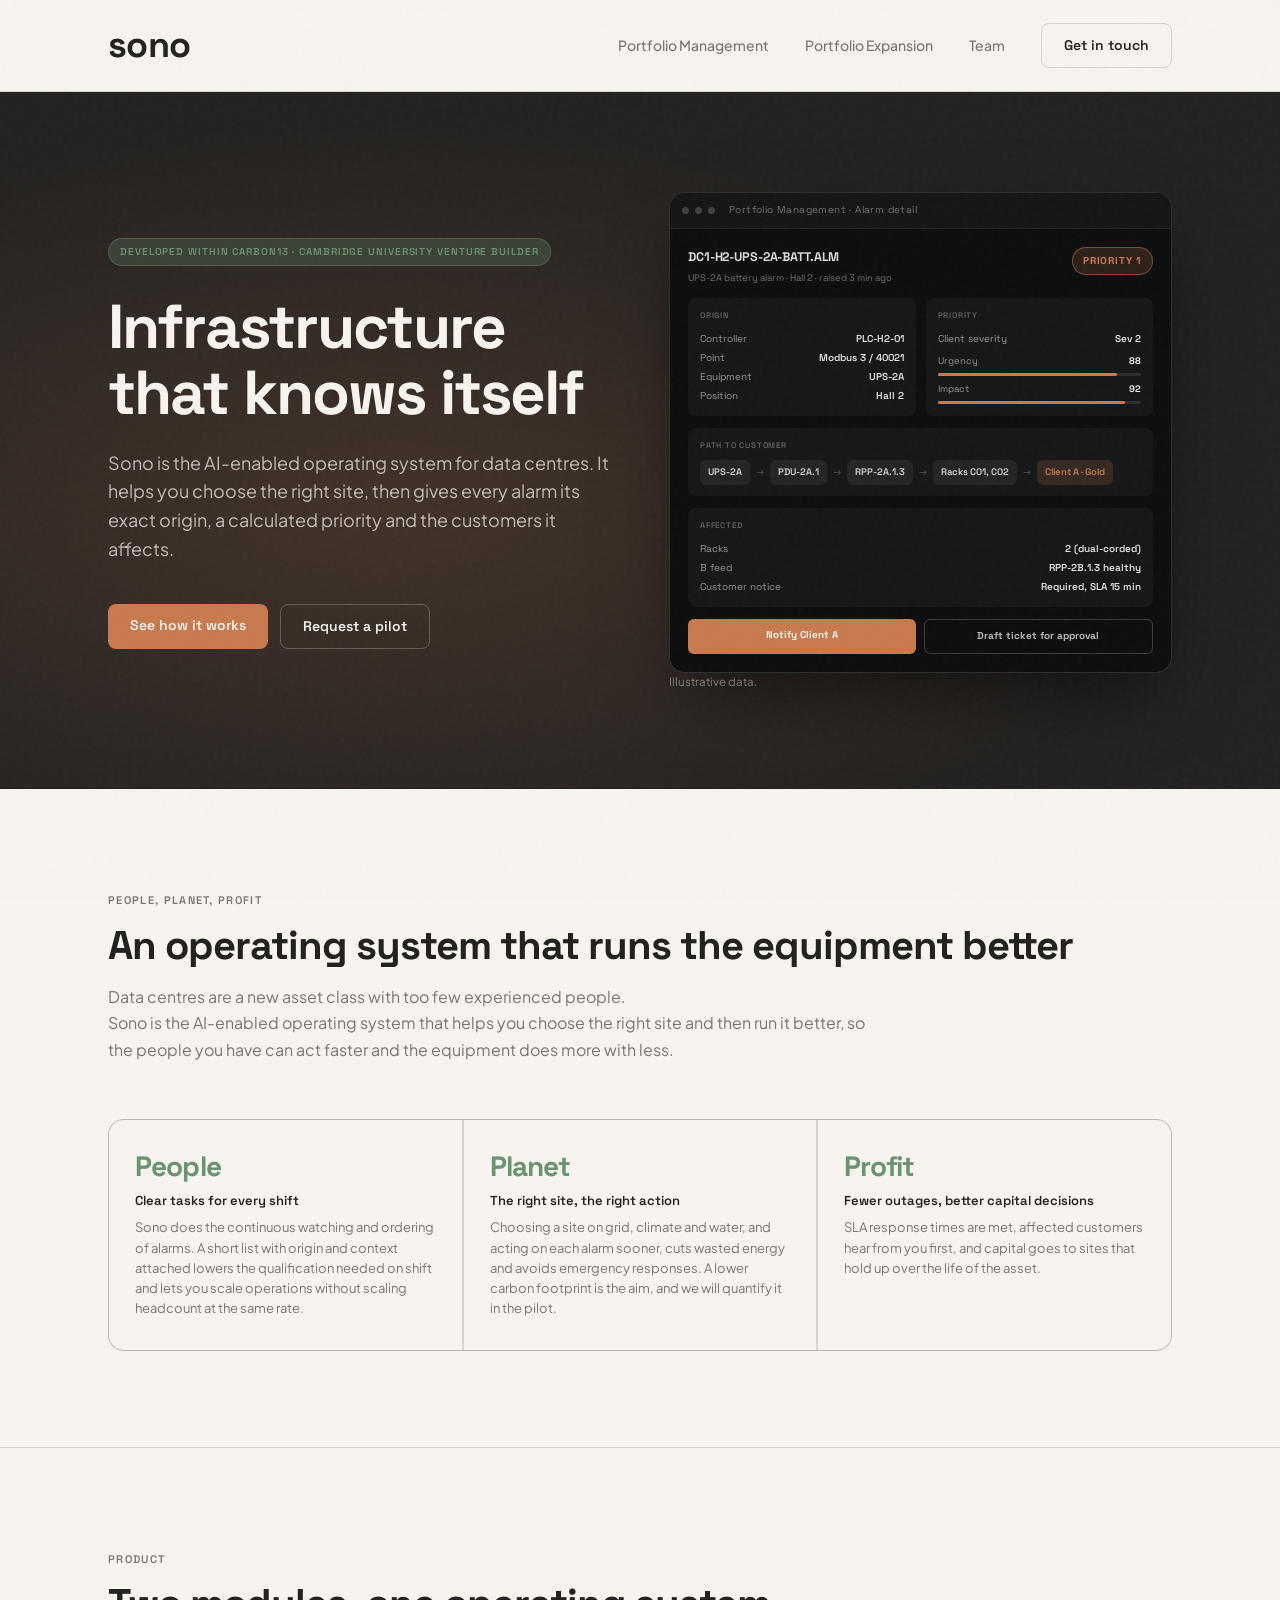
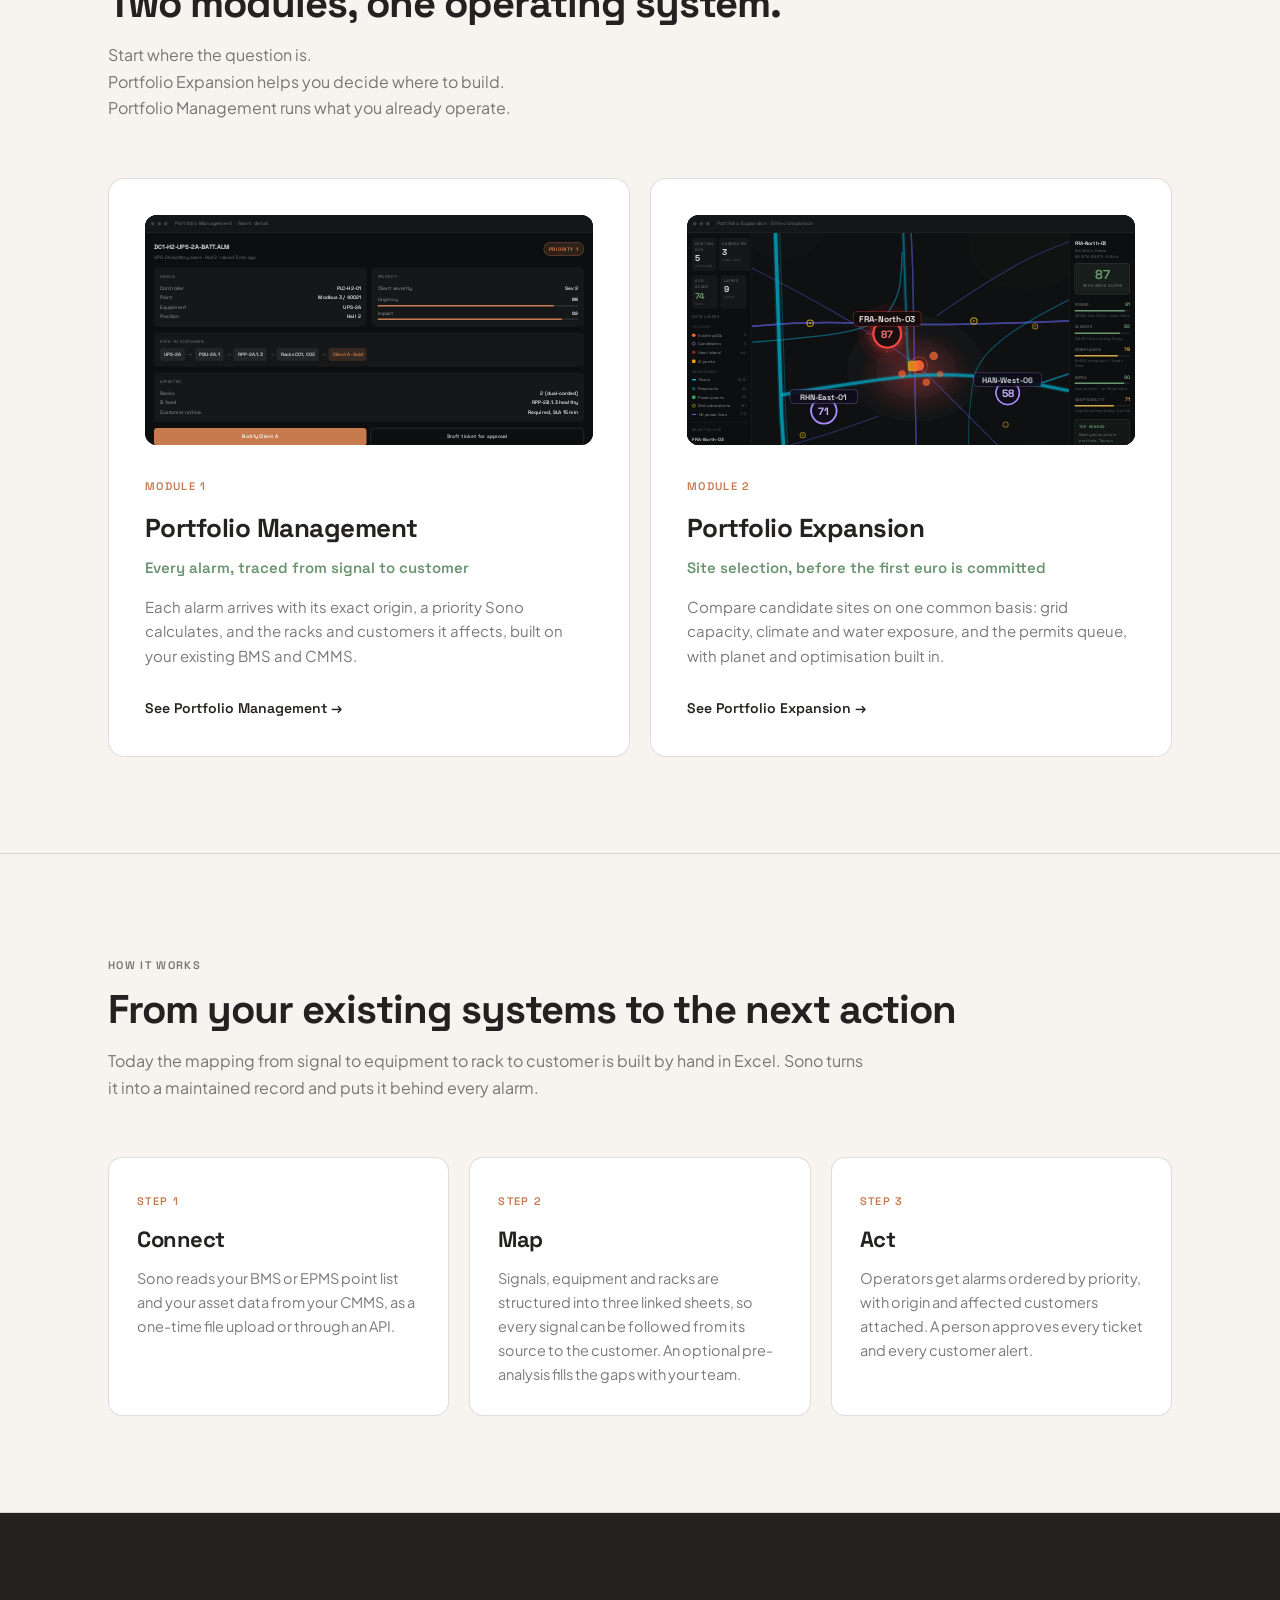
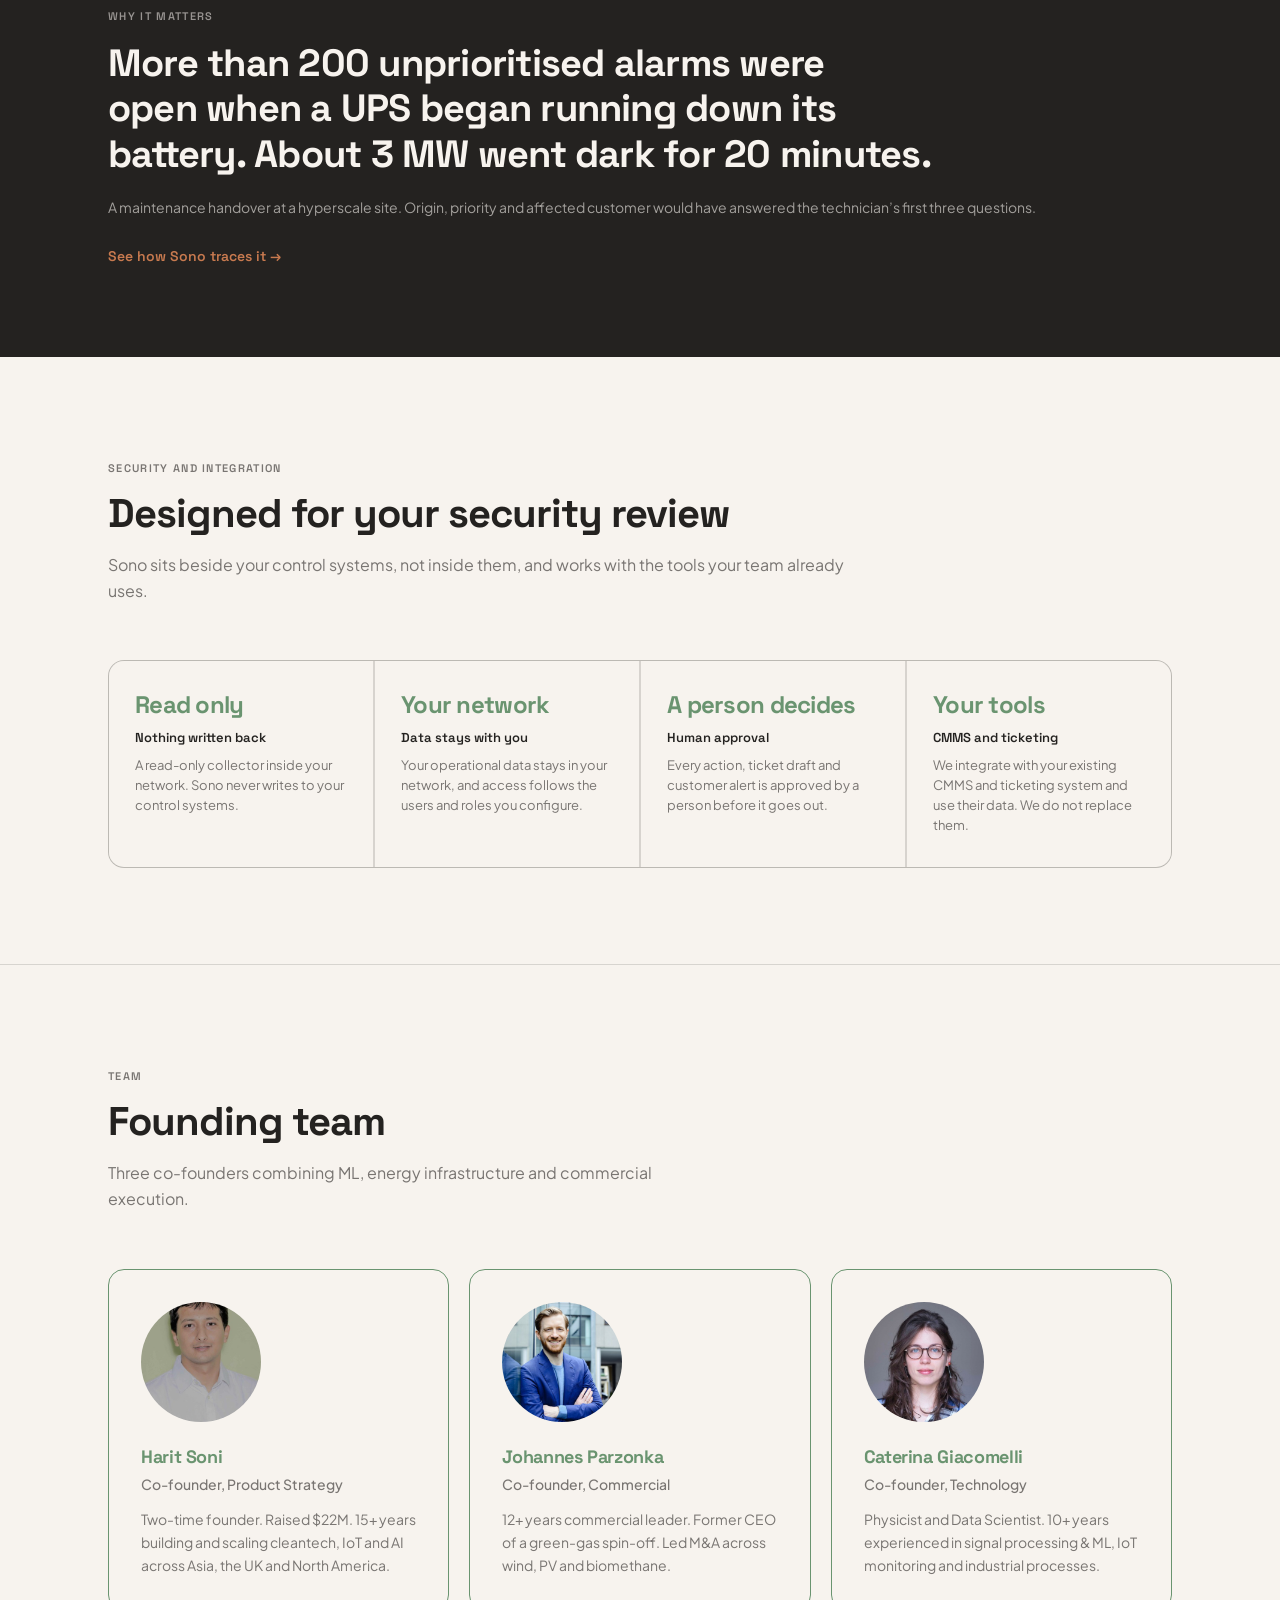
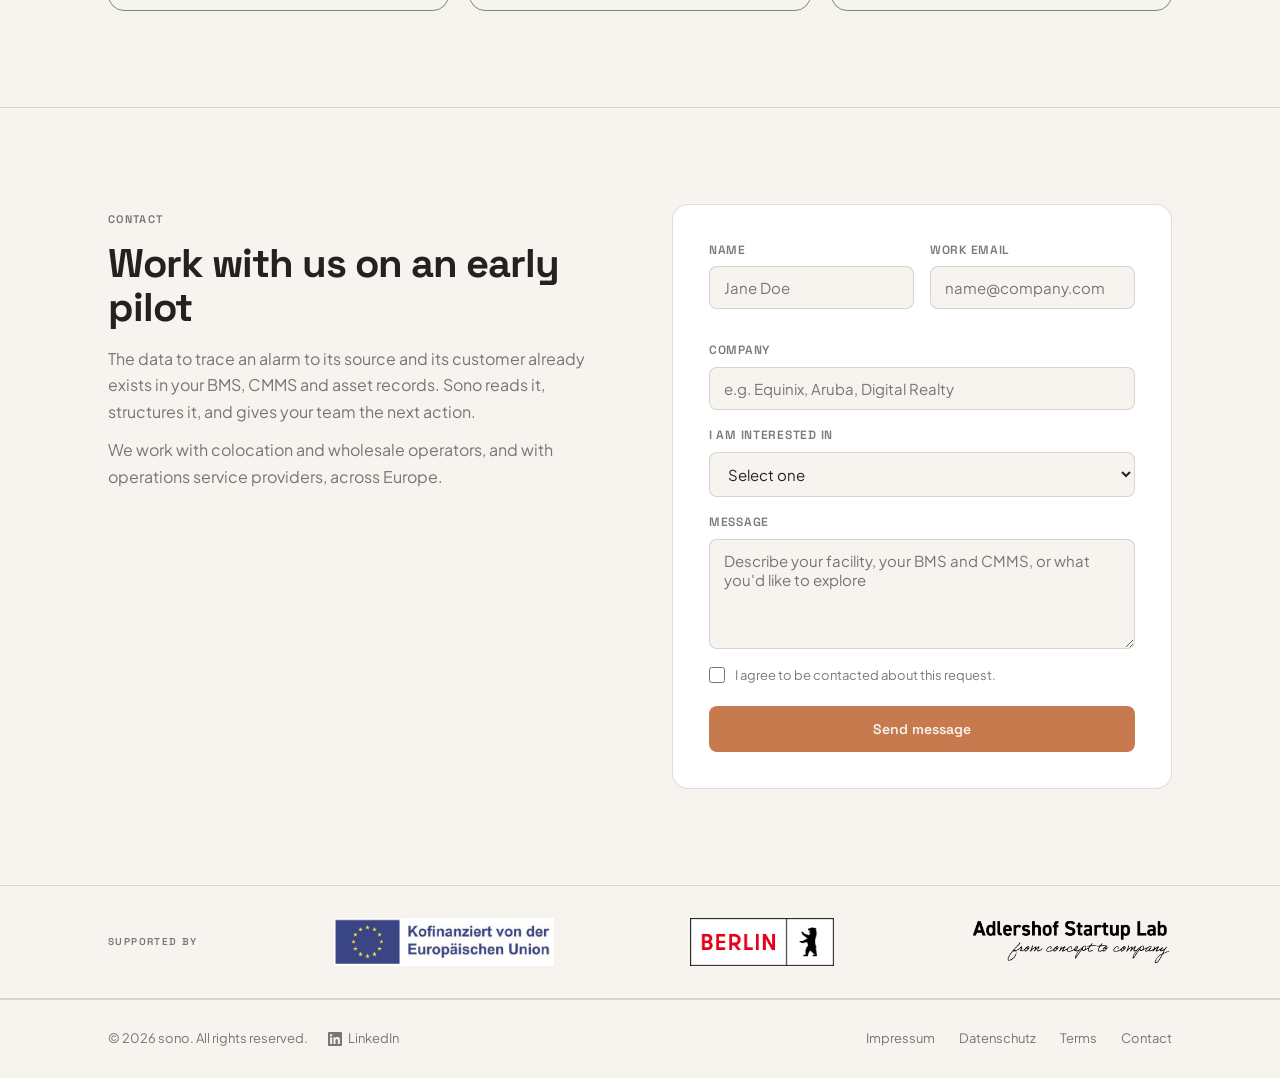
==== commit a849d0b2: "﻿Reposition site around the alarm path and split into three pages - Home: new hero with product shot" ====
--- a/index.html
+++ b/index.html
@@ -4,9 +4,9 @@
   <meta charset="utf-8" />
   <meta name="viewport" content="width=device-width, initial-scale=1" />
   <title>sono · Infrastructure that knows itself.</title>
-  <meta name="description" content="Sono continuously scores data centre risk across revenue, capex, opex, compliance, insurance and site selection — so exposure is priced the day it moves, not the year it's discovered." />
+  <meta name="description" content="Sono is the AI-enabled operating system for data centres: site selection before you build, and every alarm traced from signal to customer once you operate." />
   <meta property="og:title" content="sono · Infrastructure that knows itself.">
-  <meta property="og:description" content="Risk moves continuously. Assessment doesn't. Sono keeps a live, agent-read score on every data centre asset you hold and every site you're evaluating.">
+  <meta property="og:description" content="Sono is the AI-enabled operating system for data centres: site selection before you build, and every alarm traced from signal to customer once you operate.">
   <meta property="og:type" content="website">
   <meta property="og:url" content="https://sono.so">
   <meta property="og:image" content="https://sono.so/og-image.png">
@@ -15,1093 +15,68 @@
   <meta property="og:site_name" content="sono">
   <meta name="twitter:card" content="summary_large_image">
   <meta name="twitter:title" content="sono · Infrastructure that knows itself.">
-  <meta name="twitter:description" content="Risk moves continuously. Assessment doesn't. Sono keeps a live score on every data centre asset you hold and every site you're evaluating.">
+  <meta name="twitter:description" content="Sono is the AI-enabled operating system for data centres: site selection before you build, and every alarm traced from signal to customer once you operate.">
   <meta name="twitter:image" content="https://sono.so/og-image.png">
   <link rel="canonical" href="https://sono.so">
   <link rel="icon" type="image/svg+xml" href="favicon.svg">
   <link rel="preconnect" href="https://fonts.googleapis.com">
   <link rel="preconnect" href="https://fonts.gstatic.com" crossorigin>
   <link href="https://fonts.googleapis.com/css2?family=Space+Grotesk:wght@600;700&family=Plus+Jakarta+Sans:wght@400;500&display=swap" rel="stylesheet">
-
-  <style>
-    :root {
-      --ink:        #242220;
-      --paper:      #F7F3EE;
-      --terracotta: #C87A4F;
-      --sage:       #6A9470;
-      --ink-60:     rgba(36,34,32,0.6);
-      --ink-15:     rgba(36,34,32,0.15);
-      --ink-08:     rgba(36,34,32,0.08);
-      --paper-70:   rgba(247,243,238,0.7);
-    }
-
-    *, *::before, *::after { box-sizing: border-box; margin: 0; padding: 0; }
-    html { scroll-behavior: smooth; }
-    body {
-      background: var(--paper);
-      color: var(--ink);
-      font-family: 'Plus Jakarta Sans', sans-serif;
-      font-weight: 400;
-      font-size: 16px;
-      line-height: 1.65;
-      -webkit-font-smoothing: antialiased;
-    }
-    h1, h2, h3, .stat-num, .nav-logo, .label {
-      font-family: 'Space Grotesk', sans-serif;
-      font-weight: 700;
-    }
-    body::before {
-      content: '';
-      position: fixed;
-      inset: 0;
-      background-image: url("data:image/svg+xml,%3Csvg viewBox='0 0 200 200' xmlns='http://www.w3.org/2000/svg'%3E%3Cfilter id='n'%3E%3CfeTurbulence type='fractalNoise' baseFrequency='0.9' numOctaves='4' stitchTiles='stitch'/%3E%3C/filter%3E%3Crect width='100%25' height='100%25' filter='url(%23n)' opacity='1'/%3E%3C/svg%3E");
-      opacity: 0.025;
-      pointer-events: none;
-      z-index: 9999;
-    }
-    .container { max-width: 1120px; margin: 0 auto; padding: 0 28px; }
-    .label {
-      font-size: 11px;
-      letter-spacing: 0.12em;
-      text-transform: uppercase;
-      color: var(--ink-60);
-      font-weight: 600;
-      font-family: 'Space Grotesk', sans-serif;
-    }
-
-    /* ── Header ─────────────────────────────────────────────── */
-    header {
-      position: sticky;
-      top: 0;
-      z-index: 100;
-      background: var(--paper-70);
-      backdrop-filter: blur(14px);
-      -webkit-backdrop-filter: blur(14px);
-      border-bottom: 1px solid var(--ink-15);
-    }
-    .header-inner {
-      display: flex;
-      align-items: center;
-      justify-content: space-between;
-      padding: 16px 28px;
-      max-width: 1120px;
-      margin: 0 auto;
-    }
-    .nav-logo {
-      font-size: 36px;
-      color: var(--ink);
-      text-decoration: none;
-      letter-spacing: -0.02em;
-    }
-    nav { display: flex; align-items: center; gap: 36px; }
-    nav a {
-      font-family: 'Plus Jakarta Sans', sans-serif;
-      font-weight: 500;
-      font-size: 14px;
-      color: var(--ink-60);
-      text-decoration: none;
-      transition: color 0.2s;
-    }
-    nav a:hover { color: var(--ink); }
-    .btn-primary {
-      display: inline-block;
-      background: var(--terracotta);
-      color: var(--paper);
-      font-family: 'Space Grotesk', sans-serif;
-      font-weight: 600;
-      font-size: 14px;
-      padding: 10px 22px;
-      border-radius: 8px;
-      text-decoration: none;
-      transition: opacity 0.2s, transform 0.1s;
-      border: none;
-      cursor: pointer;
-    }
-    .btn-primary:hover { opacity: 0.88; }
-    .btn-primary:active { transform: translateY(1px); }
-    .btn-secondary {
-      display: inline-block;
-      background: transparent;
-      color: var(--ink);
-      font-family: 'Space Grotesk', sans-serif;
-      font-weight: 600;
-      font-size: 14px;
-      padding: 10px 22px;
-      border-radius: 8px;
-      text-decoration: none;
-      border: 1.5px solid var(--ink-15);
-      transition: border-color 0.2s, background 0.2s;
-    }
-    .btn-secondary:hover { border-color: var(--ink-60); background: var(--ink-08); }
-
-    /* ── Hero ───────────────────────────────────────────────── */
-    #hero {
-      position: relative;
-      overflow: hidden;
-      border-bottom: 1px solid var(--ink-15);
-      background: var(--ink);
-    }
-    .hero-bg {
-      position: absolute;
-      inset: 0;
-      background-image: url("https://images.unsplash.com/photo-1558494949-ef010cbdcc31?auto=format&fit=crop&w=1600&q=80");
-      background-size: cover;
-      background-position: center;
-      opacity: 0.22;
-    }
-    .hero-vignette {
-      position: absolute;
-      inset: 0;
-      background: radial-gradient(ellipse at 30% 60%, rgba(200,122,79,0.18) 0%, transparent 65%),
-                  linear-gradient(to right, rgba(36,34,32,0.6) 0%, transparent 70%);
-    }
-    .hero-inner {
-      position: relative;
-      z-index: 2;
-      padding: 100px 28px 96px;
-      max-width: 1120px;
-      margin: 0 auto;
-    }
-    .hero-eyebrow {
-      display: inline-block;
-      background: rgba(106,148,112,0.25);
-      color: var(--sage);
-      font-family: 'Space Grotesk', sans-serif;
-      font-weight: 600;
-      font-size: 11px;
-      letter-spacing: 0.12em;
-      text-transform: uppercase;
-      padding: 5px 12px;
-      border-radius: 100px;
-      border: 1px solid rgba(106,148,112,0.4);
-      margin-bottom: 28px;
-      animation: fadeUp 0.7s ease both;
-    }
-    h1 {
-      font-size: clamp(42px, 6vw, 72px);
-      line-height: 1.05;
-      letter-spacing: -0.03em;
-      color: var(--paper);
-      max-width: 760px;
-      animation: fadeUp 0.7s 0.1s ease both;
-    }
-    .hero-sub {
-      margin-top: 24px;
-      font-size: 18px;
-      line-height: 1.6;
-      color: rgba(247,243,238,0.72);
-      max-width: 560px;
-      animation: fadeUp 0.7s 0.2s ease both;
-    }
-    .hero-actions {
-      margin-top: 40px;
-      display: flex;
-      flex-wrap: wrap;
-      gap: 12px;
-      animation: fadeUp 0.7s 0.3s ease both;
-    }
-
-    /* ── Five dimensions strip ─────────────────────────────── */
-    .hero-dimensions {
-      position: relative;
-      z-index: 2;
-      border-top: 1px solid rgba(247,243,238,0.1);
-      max-width: 1120px;
-      margin: 0 auto;
-      padding: 0 28px;
-      display: flex;
-      flex-wrap: wrap;
-      animation: fadeUp 0.7s 0.45s ease both;
-    }
-    .dimension {
-      flex: 1;
-      min-width: 140px;
-      padding: 20px 24px 28px;
-      border-right: 1px solid rgba(247,243,238,0.1);
-    }
-    .dimension:last-child { border-right: none; }
-    .dim-icon {
-      width: 28px;
-      height: 28px;
-      margin-bottom: 10px;
-      opacity: 0.7;
-    }
-    .dim-label {
-      font-family: 'Space Grotesk', sans-serif;
-      font-weight: 600;
-      font-size: 13px;
-      color: var(--paper);
-      letter-spacing: -0.01em;
-    }
-    .dim-desc {
-      margin-top: 4px;
-      font-size: 12px;
-      color: rgba(247,243,238,0.45);
-      line-height: 1.5;
-    }
-
-    /* ── The Gap ────────────────────────────────────────────── */
-    #gap { padding: 96px 0; border-bottom: 1px solid var(--ink-15); }
-    .gap-grid {
-      margin-top: 48px;
-      display: grid;
-      grid-template-columns: repeat(4, 1fr);
-      gap: 20px;
-    }
-    .gap-card {
-      border: 1px solid var(--ink-15);
-      border-radius: 14px;
-      padding: 24px;
-      background: white;
-    }
-    .gap-card h3 { font-size: 15px; letter-spacing: -0.01em; margin-bottom: 8px; }
-    .gap-card p { font-size: 13.5px; color: var(--ink-60); line-height: 1.6; }
-
-    /* ── Cost of the gap ────────────────────────────────────── */
-    #cost { padding: 96px 0; border-bottom: 1px solid var(--ink-15); background: var(--ink-08); }
-    .cost-layout {
-      display: grid;
-      grid-template-columns: 1fr 1fr;
-      gap: 64px;
-      align-items: center;
-    }
-    .cost-left h2 {
-      font-size: clamp(26px, 3.6vw, 36px);
-      letter-spacing: -0.025em;
-      line-height: 1.15;
-      margin-top: 12px;
-    }
-    .cost-left p { margin-top: 16px; font-size: 15px; color: var(--ink-60); line-height: 1.65; }
-    .cost-stats { display: flex; flex-direction: column; gap: 20px; }
-    .cost-stat { background: var(--paper); border: 1px solid var(--ink-15); border-radius: 16px; padding: 32px; }
-    .cost-stat-num {
-      font-family: 'Space Grotesk', sans-serif; font-weight: 700;
-      font-size: 46px; letter-spacing: -0.03em; color: var(--terracotta); line-height: 1;
-    }
-    .cost-stat-label { margin-top: 10px; font-size: 13.5px; color: var(--ink-60); line-height: 1.55; }
-
-    /* ── Phases ─────────────────────────────────────────────── */
-    #phases {
-      padding: 96px 0;
-      border-bottom: 1px solid var(--ink-15);
-    }
-    .section-header { margin-bottom: 56px; }
-    .section-header h2 {
-      font-size: clamp(28px, 4vw, 40px);
-      letter-spacing: -0.025em;
-      line-height: 1.1;
-      margin-top: 12px;
-    }
-    .section-header p {
-      margin-top: 16px;
-      font-size: 16px;
-      color: var(--ink-60);
-      max-width: 560px;
-    }
-
-    /* Phase tabs */
-    .phase-tabs {
-      border: 1px solid var(--ink-15);
-      border-radius: 16px;
-      overflow: hidden;
-      background: white;
-    }
-    .phase-tab-nav {
-      display: flex;
-      border-bottom: 1px solid var(--ink-15);
-      background: var(--paper);
-    }
-    .phase-tab {
-      flex: 1;
-      padding: 16px 20px;
-      background: none;
-      border: none;
-      border-bottom: 2px solid transparent;
-      font-family: 'Space Grotesk', sans-serif;
-      font-weight: 600;
-      font-size: 13px;
-      color: var(--ink-60);
-      cursor: pointer;
-      white-space: nowrap;
-      transition: color 0.2s, border-color 0.2s;
-      margin-bottom: -1px;
-      text-align: left;
-    }
-    .phase-tab:hover { color: var(--ink); }
-    .phase-tab.active { color: var(--ink); border-bottom-color: var(--terracotta); }
-    .phase-tab-num {
-      display: block;
-      font-size: 10px;
-      letter-spacing: 0.12em;
-      color: var(--terracotta);
-      margin-bottom: 2px;
-    }
-    .phase-panel { display: none; }
-    .phase-panel.active { display: block; }
-
-    /* Sub-tabs (used inside the Operational Intelligence panel) */
-    .subtab-nav {
-      display: flex;
-      gap: 8px;
-      padding: 16px 20px 0;
-      background: var(--paper);
-    }
-    .subtab {
-      padding: 9px 16px;
-      background: white;
-      border: 1px solid var(--ink-15);
-      border-radius: 100px;
-      font-family: 'Space Grotesk', sans-serif;
-      font-weight: 600;
-      font-size: 12.5px;
-      color: var(--ink-60);
-      cursor: pointer;
-      transition: color 0.2s, border-color 0.2s, background 0.2s;
-    }
-    .subtab:hover { color: var(--ink); border-color: var(--ink-60); }
-    .subtab.active { color: var(--paper); background: var(--ink); border-color: var(--ink); }
-    .subpanel-wrap { padding-top: 4px; }
-    .subpanel { display: none; grid-template-columns: 1fr 1fr; min-height: 460px; }
-    .subpanel.active { display: grid; }
-
-    .op-intro {
-      padding: 24px 20px 4px;
-      font-size: 15px;
-      color: var(--ink-60);
-      max-width: none;
-      line-height: 1.65;
-    }
-
-    /* Phase panel left (text) */
-    .phase-left {
-      padding: 40px 40px;
-      display: flex;
-      flex-direction: column;
-      justify-content: space-between;
-      border-right: 1px solid var(--ink-15);
-      border-top: 1px solid var(--ink-15);
-    }
-    .phase-panel[data-panel="0"] .phase-left { border-top: none; }
-    .phase-left h3 {
-      font-size: 22px;
-      letter-spacing: -0.02em;
-      margin-bottom: 12px;
-    }
-    .phase-left p {
-      font-size: 15px;
-      color: var(--ink-60);
-      line-height: 1.65;
-    }
-    .phase-status { display: none; }
-
-    /* Phase panel right (visual) */
-    .phase-right {
-      background: var(--ink);
-      position: relative;
-      overflow: hidden;
-      border-top: 1px solid var(--ink-15);
-    }
-    .phase-panel[data-panel="0"] .phase-right { border-top: none; }
-
-    /* ── Site map mockup (Phase 1) ───────────────────────────── */
-    .sitemap-mockup {
-      padding: 24px;
-      height: 100%;
-      display: flex;
-      flex-direction: column;
-      gap: 12px;
-    }
-    .sm-topbar {
-      display: flex;
-      align-items: center;
-      justify-content: space-between;
-    }
-    .sm-title {
-      font-family: 'Space Grotesk', sans-serif;
-      font-weight: 600;
-      font-size: 11px;
-      letter-spacing: 0.08em;
-      color: rgba(247,243,238,0.35);
-    }
-    .sm-badge {
-      font-family: 'Space Grotesk', sans-serif;
-      font-weight: 600;
-      font-size: 9px;
-      letter-spacing: 0.1em;
-      text-transform: uppercase;
-      color: var(--sage);
-      background: rgba(106,148,112,0.15);
-      border: 1px solid rgba(106,148,112,0.3);
-      padding: 3px 8px;
-      border-radius: 100px;
-    }
-    /* Map grid */
-    .sm-map {
-      flex: 1;
-      position: relative;
-      border: 1px solid rgba(247,243,238,0.08);
-      border-radius: 10px;
-      overflow: hidden;
-      background: #1a1916;
-    }
-    .sm-map svg { width: 100%; height: 100%; }
-
-    /* Score panel at bottom */
-    .sm-scores {
-      display: grid;
-      grid-template-columns: repeat(5, 1fr);
-      gap: 4px;
-    }
-    .sm-score-cell {
-      background: rgba(247,243,238,0.04);
-      border: 1px solid rgba(247,243,238,0.08);
-      border-radius: 6px;
-      padding: 8px 6px;
-      text-align: center;
-    }
-    .sm-score-val {
-      font-family: 'Space Grotesk', sans-serif;
-      font-weight: 700;
-      font-size: 16px;
-      line-height: 1;
-      color: var(--paper);
-    }
-    .sm-score-val.high { color: var(--sage); }
-    .sm-score-val.mid  { color: #d4a847; }
-    .sm-score-val.low  { color: var(--terracotta); }
-    .sm-score-name {
-      font-size: 9px;
-      letter-spacing: 0.06em;
-      text-transform: uppercase;
-      color: rgba(247,243,238,0.3);
-      margin-top: 4px;
-      font-family: 'Space Grotesk', sans-serif;
-      font-weight: 600;
-    }
-
-    /* ── Continuous mockup ────────────────────────── */
-    .cont-mockup {
-      padding: 24px;
-      height: 100%;
-      display: flex;
-      flex-direction: column;
-      gap: 10px;
-    }
-    .cont-topbar {
-      display: flex;
-      align-items: center;
-      justify-content: space-between;
-    }
-    .cont-title {
-      font-family: 'Space Grotesk', sans-serif;
-      font-weight: 600;
-      font-size: 11px;
-      letter-spacing: 0.08em;
-      color: rgba(247,243,238,0.35);
-    }
-    .pulse-dot {
-      width: 7px; height: 7px; border-radius: 50%;
-      background: var(--sage);
-      animation: alertpulse 2s infinite;
-    }
-    .cont-metric {
-      background: rgba(247,243,238,0.04);
-      border: 1px solid rgba(247,243,238,0.08);
-      border-radius: 8px;
-      padding: 14px 16px;
-      display: flex;
-      align-items: center;
-      justify-content: space-between;
-    }
-    .cont-metric-left { display: flex; flex-direction: column; gap: 2px; }
-    .cont-metric-label {
-      font-family: 'Space Grotesk', sans-serif;
-      font-weight: 600;
-      font-size: 10px;
-      letter-spacing: 0.1em;
-      text-transform: uppercase;
-      color: rgba(247,243,238,0.35);
-    }
-    .cont-metric-val {
-      font-family: 'Space Grotesk', sans-serif;
-      font-weight: 700;
-      font-size: 20px;
-      color: var(--paper);
-      letter-spacing: -0.02em;
-    }
-    .cont-metric-sub { font-size: 11px; color: rgba(247,243,238,0.4); }
-    .cont-bar-wrap { width: 100px; }
-    .cont-bar-bg { height: 4px; background: rgba(247,243,238,0.08); border-radius: 2px; }
-    .cont-bar-fill { height: 4px; border-radius: 2px; }
-    .cont-bar-fill.green { background: var(--sage); }
-    .cont-bar-fill.amber { background: #d4a847; }
-    .cont-bar-fill.red   { background: var(--terracotta); }
-    .cont-alert {
-      background: rgba(200,122,79,0.1);
-      border: 1px solid rgba(200,122,79,0.25);
-      border-radius: 8px;
-      padding: 10px 14px;
-      display: flex;
-      align-items: flex-start;
-      gap: 8px;
-    }
-    .cont-alert-dot {
-      width: 6px; height: 6px; border-radius: 50%;
-      background: var(--terracotta); flex-shrink: 0;
-      margin-top: 4px;
-      animation: alertpulse 1.8s infinite;
-    }
-    .cont-alert-text {
-      font-size: 12px;
-      color: rgba(247,243,238,0.6);
-      line-height: 1.5;
-    }
-    .cont-alert-text strong { color: var(--terracotta); font-weight: 600; }
-
-    /* ── Operator mockup (Operational Efficiency) ───────────────────────────── */
-    .mockup-topbar {
-      display: flex; align-items: center; gap: 6px;
-      padding: 12px 16px;
-      border-bottom: 1px solid rgba(247,243,238,0.08);
-      background: rgba(247,243,238,0.03);
-    }
-    .mockup-dot { width: 8px; height: 8px; border-radius: 50%; }
-    .mockup-dot.red   { background: #ff5f57; }
-    .mockup-dot.amber { background: #ffbd2e; }
-    .mockup-dot.green { background: #28c940; }
-    .mockup-title-bar {
-      margin-left: 8px;
-      font-family: 'Space Grotesk', sans-serif; font-weight: 600;
-      font-size: 11px; letter-spacing: 0.06em;
-      color: rgba(247,243,238,0.25);
-    }
-    .mockup-body { padding: 20px; }
-    .mockup-alert {
-      background: rgba(200,122,79,0.12);
-      border: 1px solid rgba(200,122,79,0.3);
-      border-radius: 8px; padding: 12px 14px;
-      margin-bottom: 14px; display: flex; align-items: center; gap: 10px;
-    }
-    .mockup-alert-dot {
-      width: 7px; height: 7px; border-radius: 50%;
-      background: var(--terracotta); flex-shrink: 0;
-      animation: alertpulse 1.8s infinite;
-    }
-    .mockup-alert-text {
-      font-family: 'Space Grotesk', sans-serif; font-weight: 600;
-      font-size: 12px; color: var(--terracotta);
-    }
-    .mockup-rec {
-      background: rgba(247,243,238,0.04);
-      border: 1px solid rgba(247,243,238,0.1);
-      border-radius: 10px; padding: 16px 18px;
-    }
-    .mockup-rec-label {
-      font-family: 'Space Grotesk', sans-serif; font-weight: 600;
-      font-size: 10px; letter-spacing: 0.12em; text-transform: uppercase;
-      color: var(--sage); margin-bottom: 6px;
-    }
-    .mockup-rec-title {
-      font-family: 'Space Grotesk', sans-serif; font-weight: 700;
-      font-size: 14px; color: var(--paper); margin-bottom: 5px;
-    }
-    .mockup-rec-body { font-size: 11px; color: rgba(247,243,238,0.45); line-height: 1.55; margin-bottom: 12px; }
-    .mockup-meta { display: flex; gap: 12px; margin-bottom: 12px; }
-    .mockup-meta-item {
-      font-family: 'Space Grotesk', sans-serif; font-weight: 600;
-      font-size: 10px; letter-spacing: 0.08em; text-transform: uppercase;
-      color: rgba(247,243,238,0.3);
-    }
-    .mockup-meta-item span { color: var(--terracotta); }
-    .mockup-btns { display: flex; gap: 6px; }
-    .mockup-btn {
-      font-family: 'Space Grotesk', sans-serif; font-weight: 600;
-      font-size: 11px; padding: 6px 12px; border-radius: 5px; border: none; cursor: default;
-    }
-    .mockup-btn.approve { background: var(--sage); color: white; }
-    .mockup-btn.defer   { background: rgba(247,243,238,0.08); color: rgba(247,243,238,0.45); }
-    .mockup-btn.dismiss { background: transparent; color: rgba(247,243,238,0.25); border: 1px solid rgba(247,243,238,0.1); }
-
-    /* ── Value created ──────────────────────────────────────── */
-    #value { padding: 96px 0; border-bottom: 1px solid var(--ink-15); }
-    .value-grid {
-      margin-top: 48px;
-      display: grid;
-      grid-template-columns: repeat(4, 1fr);
-      gap: 2px;
-      background: var(--ink-15);
-      border: 1px solid var(--ink-15);
-      border-radius: 16px;
-      overflow: hidden;
-    }
-    .value-cell { background: var(--paper); padding: 32px 26px; }
-    .value-num {
-      font-family: 'Space Grotesk', sans-serif; font-weight: 700;
-      font-size: 38px; letter-spacing: -0.03em; color: var(--sage); line-height: 1;
-    }
-    .value-title { margin-top: 10px; font-size: 13px; font-weight: 600; color: var(--ink); font-family: 'Space Grotesk', sans-serif; }
-    .value-desc { margin-top: 6px; font-size: 13px; color: var(--ink-60); line-height: 1.55; }
-
-    /* ── Coverage ───────────────────────────────────────────── */
-    #coverage { padding: 96px 0; border-bottom: 1px solid var(--ink-15); background: var(--ink-08); }
-    .coverage-grid {
-      margin-top: 48px;
-      display: grid;
-      grid-template-columns: repeat(3, 1fr);
-      gap: 16px;
-    }
-    .coverage-card {
-      background: var(--paper);
-      border: 1px solid var(--ink-15);
-      border-radius: 14px;
-      padding: 24px;
-    }
-    .coverage-card-top { display: flex; align-items: baseline; justify-content: space-between; margin-bottom: 8px; }
-    .coverage-card h3 { font-size: 14px; letter-spacing: -0.005em; }
-    .coverage-count { font-family: 'Space Grotesk', sans-serif; font-weight: 700; font-size: 20px; color: var(--terracotta); }
-    .coverage-card p { font-size: 13px; color: var(--ink-60); line-height: 1.55; }
-    .coverage-model { margin-top: 10px; font-size: 11px; color: var(--ink-60); font-weight: 500; }
-
-    /* ── Team ───────────────────────────────────────────────── */
-    #team {
-      padding: 96px 0;
-      border-bottom: 1px solid var(--ink-15);
-    }
-    .team-grid {
-      margin-top: 56px;
-      display: grid;
-      grid-template-columns: repeat(3, 1fr);
-      gap: 20px;
-    }
-    .team-card {
-      background: var(--paper);
-      border: 1px solid var(--sage);
-      border-radius: 16px;
-      padding: 32px;
-    }
-    .team-avatar {
-      width: 120px;
-      height: 120px;
-      border-radius: 50%;
-      overflow: hidden;
-      background: var(--ink-08);
-      margin-bottom: 20px;
-    }
-    .team-avatar img { width: 100%; height: 100%; object-fit: cover; }
-    .team-card h3 { font-size: 18px; letter-spacing: -0.02em; }
-    .team-role {
-      font-size: 13px;
-      color: var(--terracotta);
-      font-weight: 500;
-      margin-top: 2px;
-      margin-bottom: 12px;
-    }
-    .team-card p { font-size: 14px; color: var(--ink-60); line-height: 1.65; }
-    .team-card a { text-decoration: none; }
-    .team-card a h3 { transition: color 0.2s; color: var(--sage); }
-    .team-card a:hover h3 { opacity: 0.8; }
-
-    /* ── Contact ────────────────────────────────────────────── */
-    #contact { padding: 96px 0; }
-    .contact-layout {
-      display: grid;
-      grid-template-columns: 1fr 1fr;
-      gap: 64px;
-      align-items: start;
-    }
-    .contact-left h2 {
-      font-size: clamp(28px, 4vw, 40px);
-      letter-spacing: -0.025em;
-      line-height: 1.1;
-      margin-top: 12px;
-    }
-    .contact-left p {
-      margin-top: 16px;
-      font-size: 16px;
-      color: var(--ink-60);
-      line-height: 1.65;
-    }
-    .contact-form {
-      background: white;
-      border: 1px solid var(--ink-15);
-      border-radius: 16px;
-      padding: 36px;
-    }
-    .form-row {
-      display: grid;
-      grid-template-columns: 1fr 1fr;
-      gap: 16px;
-      margin-bottom: 16px;
-    }
-    .form-group {
-      display: flex;
-      flex-direction: column;
-      gap: 6px;
-      margin-bottom: 16px;
-    }
-    label {
-      font-family: 'Space Grotesk', sans-serif;
-      font-weight: 600;
-      font-size: 12px;
-      letter-spacing: 0.06em;
-      text-transform: uppercase;
-      color: var(--ink-60);
-    }
-    input, textarea {
-      font-family: 'Plus Jakarta Sans', sans-serif;
-      font-size: 15px;
-      background: var(--paper);
-      border: 1.5px solid var(--ink-15);
-      border-radius: 8px;
-      padding: 11px 14px;
-      color: var(--ink);
-      outline: none;
-      transition: border-color 0.2s;
-      width: 100%;
-    }
-    input::placeholder, textarea::placeholder { color: var(--ink-60); }
-    input:focus, textarea:focus { border-color: var(--ink-60); }
-    textarea { resize: vertical; min-height: 110px; }
-    .form-check {
-      display: flex;
-      align-items: flex-start;
-      gap: 10px;
-      margin-bottom: 20px;
-    }
-    .form-check input[type="checkbox"] {
-      width: 16px;
-      height: 16px;
-      min-width: 16px;
-      margin-top: 2px;
-      accent-color: var(--terracotta);
-    }
-    .form-check label {
-      font-family: 'Plus Jakarta Sans', sans-serif;
-      font-size: 13px;
-      text-transform: none;
-      letter-spacing: 0;
-      color: var(--ink-60);
-      font-weight: 400;
-    }
-
-    /* ── Funders bar ─────────────────────────────────────────── */
-    .funders-bar {
-      border-top: 1px solid var(--ink-15);
-      border-bottom: 1px solid var(--ink-15);
-      padding: 32px 0;
-      background: var(--paper);
-    }
-    .funders-inner {
-      display: flex;
-      align-items: center;
-      justify-content: space-between;
-      gap: 0;
-      flex-wrap: wrap;
-    }
-    .funders-label {
-      font-family: 'Space Grotesk', sans-serif;
-      font-weight: 600;
-      font-size: 10px;
-      letter-spacing: 0.14em;
-      text-transform: uppercase;
-      color: var(--ink-60);
-      white-space: nowrap;
-      flex-shrink: 0;
-    }
-    .funder-logo {
-      display: block;
-      object-fit: contain;
-      object-position: center;
-    }
-    .funder-eu     { height: 48px; width: auto; vertical-align: middle; }
-    .funder-berlin { height: 48px; width: auto; vertical-align: middle; }
-    .funder-asl    { height: 48px; width: auto; vertical-align: middle; }
-    .funder-logo-link {
-      display: inline-flex;
-      align-items: center;
-      justify-content: center;
-      opacity: 1;
-      transition: opacity 0.2s;
-    }
-    .funder-logo-link:hover { opacity: 0.7; }
-
-    /* ── Footer ─────────────────────────────────────────────── */
-    footer {
-      border-top: 1px solid var(--ink-15);
-      padding: 28px 0;
-    }
-    .footer-inner {
-      display: flex;
-      align-items: center;
-      justify-content: space-between;
-      flex-wrap: wrap;
-      gap: 12px;
-    }
-    footer p, footer a { font-size: 13px; color: var(--ink-60); }
-    footer a { text-decoration: none; }
-    footer a:hover { color: var(--ink); }
-    .footer-links { display: flex; gap: 24px; }
-    .footer-linkedin { display: inline-flex; align-items: center; gap: 6px; }
-
-    /* ── Modal styles ───────────────────────────────────────── */
-    .modal-overlay {
-      position: fixed; inset: 0;
-      background: rgba(36,34,32,0.6);
-      z-index: 999; display: flex;
-      align-items: center; justify-content: center;
-      padding: 24px;
-      opacity: 0; pointer-events: none;
-      transition: opacity 0.25s;
-    }
-    .modal-overlay.open { opacity: 1; pointer-events: all; }
-    .modal-box {
-      background: var(--paper);
-      border: 1px solid var(--ink-15);
-      border-radius: 16px; padding: 40px;
-      max-width: 520px; width: 100%;
-      position: relative;
-      transform: translateY(10px);
-      transition: transform 0.25s;
-    }
-    .modal-overlay.open .modal-box { transform: none; }
-    .modal-close {
-      position: absolute; top: 16px; right: 16px;
-      background: none; border: none; cursor: pointer;
-      color: var(--ink-60); font-size: 20px; line-height: 1; padding: 4px; z-index: 10;
-    }
-    .modal-close:hover { color: var(--ink); }
-    .modal-wide .modal-box {
-      max-width: 740px; max-height: 88vh; overflow-y: auto;
-      padding: 44px 48px 40px;
-    }
-    .legal-content h1 { font-family: 'Space Grotesk', sans-serif; font-weight: 700; font-size: 26px; letter-spacing: -0.025em; margin-bottom: 24px; color: var(--ink); padding-right: 32px; }
-    .legal-content h2 { font-family: 'Space Grotesk', sans-serif; font-weight: 700; font-size: 15px; letter-spacing: -0.01em; margin-top: 28px; margin-bottom: 8px; color: var(--ink); padding-bottom: 6px; border-bottom: 1px solid var(--ink-15); }
-    .legal-content p { font-size: 13px; color: var(--ink-60); line-height: 1.75; margin-bottom: 10px; }
-    .legal-content ul { font-size: 13px; color: var(--ink-60); line-height: 1.75; padding-left: 18px; margin-bottom: 10px; }
-    .legal-content a { color: var(--ink-60); word-break: break-word; }
-    .impressum-block { background: var(--ink-08); border-radius: 10px; padding: 18px 22px; margin-bottom: 16px; }
-    .impressum-block .imp-label { font-family: 'Space Grotesk', sans-serif; font-weight: 600; font-size: 10px; letter-spacing: 0.12em; text-transform: uppercase; color: var(--ink-60); display: block; margin-bottom: 8px; }
-    .impressum-block p { font-size: 14px; color: var(--ink); margin-bottom: 0 !important; }
-
-    /* ── Animation ──────────────────────────────────────────── */
-    @keyframes fadeUp {
-      from { opacity: 0; transform: translateY(14px); }
-      to   { opacity: 1; transform: none; }
-    }
-    @keyframes alertpulse { 0%,100%{opacity:1} 50%{opacity:0.3} }
-    .reveal { opacity: 0; transform: translateY(16px); transition: opacity 0.55s ease, transform 0.55s ease; }
-    .reveal.visible { opacity: 1; transform: none; }
-
-    /* ── Responsive ─────────────────────────────────────────── */
-    @media (max-width: 900px) {
-      .subpanel.active { grid-template-columns: 1fr; }
-      .phase-right { min-height: 340px; }
-      .phase-left { border-right: none; border-bottom: 1px solid var(--ink-15); }
-      .coverage-grid { grid-template-columns: 1fr 1fr; }
-    }
-    @media (max-width: 768px) {
-      .lifecycle-inner { grid-template-columns: 1fr; }
-      .team-grid { grid-template-columns: 1fr; }
-      .gap-grid { grid-template-columns: 1fr 1fr; }
-      .cost-layout { grid-template-columns: 1fr; gap: 32px; }
-      .value-grid { grid-template-columns: 1fr 1fr; }
-      .coverage-grid { grid-template-columns: 1fr; }
-      .contact-layout { grid-template-columns: 1fr; gap: 40px; }
-      .form-row { grid-template-columns: 1fr; }
-      .hero-dimensions { flex-direction: column; }
-      .dimension { border-right: none; border-bottom: 1px solid rgba(247,243,238,0.1); }
-      .dimension:last-child { border-bottom: none; }
-      nav .btn-secondary { display: none; }
-      .sm-scores { grid-template-columns: repeat(3, 1fr); }
-      .modal-wide .modal-box { padding: 28px 24px; }
-    }
-    @media (max-width: 600px) {
-      nav a:not(:last-child) { display: none; }
-      .gap-grid { grid-template-columns: 1fr; }
-      .value-grid { grid-template-columns: 1fr; }
-      .coverage-grid { grid-template-columns: 1fr; }
-      .phase-tab-nav { overflow-x: auto; scrollbar-width: none; }
-      .phase-tab-nav::-webkit-scrollbar { display: none; }
-      .subtab-nav { overflow-x: auto; scrollbar-width: none; }
-      .subtab-nav::-webkit-scrollbar { display: none; }
-    }
-  </style>
+  <link rel="stylesheet" href="site.css">
 
   <!-- Cloudflare Web Analytics -->
   <script defer src='https://static.cloudflareinsights.com/beacon.min.js' data-cf-beacon='{"token": "d7f477eff0d7458fa1a06c0c83cede21"}'></script>
   <!-- End Cloudflare Web Analytics -->
 </head>
-
 <body>
 
-  <!-- Header -->
   <header>
     <div class="header-inner">
-      <a href="#hero" class="nav-logo">sono</a>
-      <nav>
-        <a href="#phases">Product</a>
-        <a href="#coverage">Coverage</a>
-        <a href="#team">Team</a>
-        <a href="#contact" class="btn-secondary">Get in touch</a>
+      <a href="index.html" class="nav-logo">sono</a>
+      <button class="nav-toggle" type="button" aria-label="Menu" aria-expanded="false" aria-controls="site-nav"><span></span><span></span><span></span></button>
+      <nav id="site-nav">
+        <a href="portfolio-management.html">Portfolio Management</a>
+        <a href="portfolio-expansion.html">Portfolio Expansion</a>
+        <a href="index.html#team">Team</a>
+        <a href="index.html#contact" class="btn-secondary">Get in touch</a>
       </nav>
     </div>
   </header>
 
-  <!-- Hero -->
   <section id="hero">
     <div class="hero-bg"></div>
     <div class="hero-vignette"></div>
     <div class="hero-inner container">
-      <div class="hero-eyebrow">Developed within Carbon13 &middot; Cambridge University Venture Builder</div>
-      <h1>Infrastructure that knows itself</h1>
-      <p class="hero-sub">
-        A corporate bond is re-priced daily. A data centre portfolio is scored once, at construction, and again at acquisition. Sono keeps a live, agent-read score on every asset you hold and every site you're evaluating, so risk is priced the day it moves, not the year it's discovered.
-      </p>
-      <div class="hero-actions">
-        <a href="#phases" class="btn-primary">See how it works</a>
-        <a href="#contact" class="btn-secondary" style="color:var(--paper); border-color:rgba(247,243,238,0.25);">Request a pilot</a>
-      </div>
-    </div>
-
-    <!-- Six domains strip -->
-    <div class="hero-dimensions container">
-      <div class="dimension">
-        <svg class="dim-icon" viewBox="0 0 28 28" fill="none" xmlns="http://www.w3.org/2000/svg">
-          <path d="M5 21V13M12 21V8M19 21v-9M23 6l-6 6-4-4-8 8" stroke="rgba(247,243,238,0.7)" stroke-width="1.5" stroke-linecap="round" stroke-linejoin="round"/>
-        </svg>
-        <div class="dim-label">Revenue</div>
-        <div class="dim-desc">SLA breach avoidance, stranded capacity</div>
-      </div>
-      <div class="dimension">
-        <svg class="dim-icon" viewBox="0 0 28 28" fill="none" xmlns="http://www.w3.org/2000/svg">
-          <rect x="4" y="8" width="8" height="12" rx="1.5" stroke="rgba(247,243,238,0.7)" stroke-width="1.5"/>
-          <rect x="16" y="4" width="8" height="16" rx="1.5" stroke="rgba(247,243,238,0.7)" stroke-width="1.5"/>
-          <path d="M12 20h4" stroke="rgba(247,243,238,0.7)" stroke-width="1.5" stroke-linecap="round"/>
-        </svg>
-        <div class="dim-label">Capex cycles</div>
-        <div class="dim-desc">Equipment lifecycle, refresh timing</div>
-      </div>
-      <div class="dimension">
-        <svg class="dim-icon" viewBox="0 0 28 28" fill="none" xmlns="http://www.w3.org/2000/svg">
-          <path d="M14 4L4 10v8l10 6 10-6v-8L14 4z" stroke="rgba(247,243,238,0.7)" stroke-width="1.5" stroke-linejoin="round"/>
-          <path d="M4 10l10 6 10-6" stroke="rgba(247,243,238,0.7)" stroke-width="1.5"/>
-          <path d="M14 16v8" stroke="rgba(247,243,238,0.7)" stroke-width="1.5"/>
-        </svg>
-        <div class="dim-label">Opex</div>
-        <div class="dim-desc">Energy, predictive maintenance, downtime</div>
-      </div>
-      <div class="dimension">
-        <svg class="dim-icon" viewBox="0 0 28 28" fill="none" xmlns="http://www.w3.org/2000/svg">
-          <rect x="5" y="7" width="18" height="14" rx="2" stroke="rgba(247,243,238,0.7)" stroke-width="1.5"/>
-          <path d="M9 12h10M9 16h6" stroke="rgba(247,243,238,0.7)" stroke-width="1.5" stroke-linecap="round"/>
-        </svg>
-        <div class="dim-label">Compliance</div>
-        <div class="dim-desc">Regulatory and permit status, tracked live</div>
-      </div>
-      <div class="dimension">
-        <svg class="dim-icon" viewBox="0 0 28 28" fill="none" xmlns="http://www.w3.org/2000/svg">
-          <path d="M14 4l9 4v6c0 6-4 9.5-9 10-5-0.5-9-4-9-10V8l9-4z" stroke="rgba(247,243,238,0.7)" stroke-width="1.5" stroke-linejoin="round"/>
-        </svg>
-        <div class="dim-label">Insurance</div>
-        <div class="dim-desc">Fire, water and climate hazard exposure</div>
-      </div>
-      <div class="dimension">
-        <svg class="dim-icon" viewBox="0 0 28 28" fill="none" xmlns="http://www.w3.org/2000/svg">
-          <path d="M14 24s8-7.2 8-13a8 8 0 10-16 0c0 5.8 8 13 8 13z" stroke="rgba(247,243,238,0.7)" stroke-width="1.5" stroke-linejoin="round"/>
-          <circle cx="14" cy="11" r="3" stroke="rgba(247,243,238,0.7)" stroke-width="1.5"/>
-        </svg>
-        <div class="dim-label">Site selection</div>
-        <div class="dim-desc">Grid access, permitting, climate zoning</div>
-      </div>
-    </div>
-  </section>
-
-  <!-- The Gap -->
-  <section id="gap">
-    <div class="container">
-      <div class="section-header reveal">
-        <span class="label">The problem</span>
-        <h2>Risk moves continuously. Assessment doesn't.</h2>
-        <p>A corporate bond is re-priced daily. A &euro;5 billion data centre portfolio is scored once, at construction, and again at acquisition, by a consultant. Equipment wears down, contracts renew, insurance terms shift, climate and grid conditions move — the risk keeps moving, and nobody is looking.</p>
-      </div>
-      <div class="gap-grid reveal">
-        <div class="gap-card">
-          <h3>Investors</h3>
-          <p>Price assets on data that's already out of date by the time it reaches the investment committee.</p>
-        </div>
-        <div class="gap-card">
-          <h3>Operators</h3>
-          <p>Find out about failure risk after it happens, not before.</p>
-        </div>
-        <div class="gap-card">
-          <h3>Insurers</h3>
-          <p>Underwrite on a survey that's eleven months old, so exposure builds between renewals and prices at the wrong risk.</p>
-        </div>
-        <div class="gap-card">
-          <h3>Sustainability teams</h3>
-          <p>Unplanned failure is the more carbon-intensive outcome — emergency replacement instead of planned end-of-life.</p>
-        </div>
-      </div>
-    </div>
-  </section>
-
-  <!-- Cost of the gap -->
-  <section id="cost">
-    <div class="container">
-      <div class="cost-layout reveal">
-        <div class="cost-left">
-          <span class="label">The cost of the gap</span>
-          <h2>Undetected risk becomes a stranded asset</h2>
-          <p>The stranded-asset situation in Ireland wasn't a failure of ambition or capital. It was a failure to track one risk factor — grid capacity — continuously, before it became a binding constraint. When the grid operator froze new connections, projects that looked viable at acquisition had no path to power.</p>
-        </div>
-        <div class="cost-stats">
-          <div class="cost-stat">
-            <div class="cost-stat-num">&euro;176bn</div>
-            <div class="cost-stat-label">Committed to European data centres, 2026&ndash;31. None of it is continuously scored.</div>
-          </div>
-          <div class="cost-stat">
-            <div class="cost-stat-num">&euro;5.8bn</div>
-            <div class="cost-stat-label">Already stranded in Ireland alone &mdash; land bought and permitted, but no grid connection.</div>
+      <div class="hero-grid">
+        <div>
+          <div class="hero-eyebrow">Developed within Carbon13 &middot; Cambridge University Venture Builder</div>
+          <h1>Infrastructure that knows itself</h1>
+          <p class="hero-sub">Sono is the AI-enabled operating system for data centres. It helps you choose the right site, then gives every alarm its exact origin, a calculated priority and the customers it affects.</p>
+          <div class="hero-actions">
+            <a href="#modules" class="btn-primary">See how it works</a>
+            <a href="#contact" class="btn-secondary" style="color:var(--paper); border-color:rgba(247,243,238,0.25);">Request a pilot</a>
           </div>
         </div>
-      </div>
-    </div>
-  </section>
-
-  <!-- Phases -->
-  <section id="phases">
-    <div class="container">
-      <div class="section-header reveal">
-        <span class="label">Product</span>
-        <h2>Two modules, one output.</h2>
-        <p>Sono runs a network of agents that read contract terms, insurance terms, manufacturer documentation and external conditions for every asset, continuously. Portfolio Management covers what you already hold; Portfolio Expansion covers what you're evaluating.</p>
-      </div>
-      <div class="phase-tabs reveal">
-        <div class="phase-tab-nav" role="tablist">
-          <button class="phase-tab active" role="tab" aria-selected="true" data-tab="0">
-            <span class="phase-tab-num">Module 2</span>
-            Portfolio Expansion
-          </button>
-          <button class="phase-tab" role="tab" aria-selected="false" data-tab="1">
-            <span class="phase-tab-num">Module 1</span>
-            Portfolio Management
-          </button>
-        </div>
-
-        <!-- Module 2: Portfolio Expansion (site selection, pre-capital) -->
-        <div class="phase-panel active" data-panel="0">
-        <div class="subpanel active">
-          <div class="phase-left">
-            <div>
-              <h3>Portfolio Expansion</h3>
-              <p>The same plot can look very different depending on what grid capacity is actually available, whether the water basin is under stress, or how many competing facilities are already queued for permits nearby. Sono combines those signals into a single score, calibrated against a growing reference population of European sites, so you can compare candidates on a common basis before committing capital.</p>
-              <p style="margin-top: 14px; font-size: 15px; color: var(--ink-60);">No instrumentation required. One category — grid capacity, climate exposure, regulatory trajectory — because the question at this stage is narrow: should you commit capital here at all.</p>
-            </div>
-            <div style="margin-top: 32px;">
-              <a href="#contact" class="btn-primary">Request a demo</a>
-            </div>
-          </div>
-          <div class="phase-right" style="display:flex; flex-direction:column;">
+        <div class="hero-shots" aria-hidden="true"><div class="shot a"><div class="shot-bar"><i></i><i></i><i></i><span>Portfolio Management &middot; Alarm detail</span></div>
+<div class="alarm-ui">
+  <div class="au-top"><div><div class="au-id">DC1-H2-UPS-2A-BATT.ALM</div><div class="au-sub">UPS-2A battery alarm &middot; Hall 2 &middot; raised 3 min ago</div></div><div class="au-badge">PRIORITY 1</div></div>
+  <div class="au-grid">
+    <div class="au-box"><div class="au-h">Origin</div>
+      <div class="au-row"><span>Controller</span><b>PLC-H2-01</b></div>
+      <div class="au-row"><span>Point</span><b>Modbus 3 / 40021</b></div>
+      <div class="au-row"><span>Equipment</span><b>UPS-2A</b></div>
+      <div class="au-row"><span>Position</span><b>Hall 2</b></div></div>
+    <div class="au-box"><div class="au-h">Priority</div>
+      <div class="au-row"><span>Client severity</span><b>Sev 2</b></div><div class="au-bar"><div class="au-bar-top"><span>Urgency</span><b>88</b></div><div class="au-track"><div class="au-fill hot" style="width:88%"></div></div></div><div class="au-bar"><div class="au-bar-top"><span>Impact</span><b>92</b></div><div class="au-track"><div class="au-fill hot" style="width:92%"></div></div></div></div>
+  </div>
+  <div class="au-box"><div class="au-h">Path to customer</div>
+    <div class="au-path"><span class="au-node">UPS-2A</span><span class="au-arrow">&rarr;</span><span class="au-node">PDU-2A.1</span><span class="au-arrow">&rarr;</span><span class="au-node">RPP-2A.1.3</span><span class="au-arrow">&rarr;</span><span class="au-node">Racks C01, C02</span><span class="au-arrow">&rarr;</span><span class="au-node end">Client A &middot; Gold</span></div></div>
+  <div class="au-box"><div class="au-h">Affected</div>
+      <div class="au-row"><span>Racks</span><b>2 (dual-corded)</b></div>
+      <div class="au-row"><span>B feed</span><b>RPP-2B.1.3 healthy</b></div>
+      <div class="au-row"><span>Customer notice</span><b>Required, SLA 15 min</b></div></div>
+  <div class="au-actions"><div class="au-btn">Notify Client A</div><div class="au-btn ghost">Draft ticket for approval</div></div>
+</div></div><div class="shot b"><div class="shot-bar"><i></i><i></i><i></i><span>Portfolio Expansion &middot; Site comparison</span></div><div class="shot-map"><div class="phase-right" style="display:flex; flex-direction:column; flex:1; min-height:0; border-top:none;">
             <div style="flex:1; display:flex; min-height:0;">
 
               <!-- Left sidebar: layers + stats -->
@@ -1402,225 +377,431 @@
               </div><!-- /right scoring panel -->
 
             </div><!-- /three-column row -->
-          </div>
+          </div></div></div><p class="shot-cap">Illustrative data.</p>
         </div>
-        </div>
-
-
-        <!-- Module 1: Portfolio Management -->
-        <div class="phase-panel" data-panel="1">
-          <p class="op-intro">Management asks one question: what is happening to the assets we already hold. The agents cross-reference contract, insurance and manufacturer documentation against each asset's actual condition, continuously, not at review time.</p>
-
-          <div class="subtab-nav" role="tablist">
-            <button class="subtab active" role="tab" aria-selected="true" data-subtab="0">Live Risk Tracking</button>
-            <button class="subtab" role="tab" aria-selected="false" data-subtab="1">Operational Efficiency</button>
-          </div>
-
-          <div class="subpanel-wrap">
-            <!-- Sub-layer: Live Risk Tracking -->
-            <div class="subpanel active" data-subpanel="0">
-              <div class="phase-left">
-                <div>
-                  <h3>Live risk tracking</h3>
-                  <p>Five categories, one live state per asset: revenue, capex cycles, opex, compliance and insurance, each scored and updated as the inputs move. Financial impact is projected forward in euros today, and the year it crosses your action threshold.</p>
-                  <p style="margin-top: 14px; font-size: 15px; color: var(--ink-60);">Portfolio-level. No site visits. The agent states what it found, what it costs, and the next step to take.</p>
-                </div>
-                <div style="margin-top: 32px;">
-                  <a href="#contact" class="btn-primary">Request a demo</a>
-                </div>
-              </div>
-              <div class="phase-right">
-                <div class="cont-mockup">
-                  <div class="cont-topbar">
-                    <span class="cont-title">sono &middot; Portfolio Management &middot; MXP-Edge-07</span>
-                    <span class="pulse-dot"></span>
-                  </div>
-
-                  <!-- Interpretation card -->
-                  <div style="background:rgba(200,122,79,0.1); border:1px solid rgba(200,122,79,0.28); border-radius:10px; padding:14px 16px; margin-bottom:10px;">
-                    <div style="font-family:'Space Grotesk',sans-serif; font-weight:600; font-size:9px; letter-spacing:0.1em; text-transform:uppercase; color:var(--terracotta); margin-bottom:7px;">Agent summary</div>
-                    <div style="font-family:'Space Grotesk',sans-serif; font-weight:700; font-size:13px; color:rgba(247,243,238,0.92); line-height:1.35; margin-bottom:8px;">Two categories need attention this cycle: Capex cycles and Insurance.</div>
-                    <div style="font-size:11px; color:rgba(247,243,238,0.45); line-height:1.55;">Chiller 1 is past manufacturer end-of-life with no replacement scheduled. Current insurance terms leave a coverage gap on the climate-hazard rider renewed last quarter.</div>
-                  </div>
-
-                  <!-- Five-category live state -->
-                  <div style="display:flex; flex-direction:column; gap:6px;">
-                    <div class="cont-metric" style="padding:10px 14px;">
-                      <div class="cont-metric-left">
-                        <span class="cont-metric-label">Revenue</span>
-                        <span class="cont-metric-val" style="font-size:16px;">Renewal 2027</span>
-                        <span class="cont-metric-sub">contract escalation clause reviewed</span>
-                      </div>
-                      <div class="cont-bar-wrap">
-                        <div class="cont-bar-bg"><div class="cont-bar-fill green" style="width:86%"></div></div>
-                      </div>
-                    </div>
-                    <div class="cont-metric" style="padding:10px 14px;">
-                      <div class="cont-metric-left">
-                        <span class="cont-metric-label">Capex cycles</span>
-                        <span class="cont-metric-val" style="font-size:16px;">Chiller at EOL</span>
-                        <span class="cont-metric-sub">flagged before failure, not after</span>
-                      </div>
-                      <div class="cont-bar-wrap">
-                        <div class="cont-bar-bg"><div class="cont-bar-fill red" style="width:24%"></div></div>
-                      </div>
-                    </div>
-                    <div class="cont-metric" style="padding:10px 14px;">
-                      <div class="cont-metric-left">
-                        <span class="cont-metric-label">Opex</span>
-                        <span class="cont-metric-val" style="font-size:16px;">+8% vs. plan</span>
-                        <span class="cont-metric-sub">tracked against actual spend</span>
-                      </div>
-                      <div class="cont-bar-wrap">
-                        <div class="cont-bar-bg"><div class="cont-bar-fill amber" style="width:58%"></div></div>
-                      </div>
-                    </div>
-                    <div class="cont-metric" style="padding:10px 14px;">
-                      <div class="cont-metric-left">
-                        <span class="cont-metric-label">Compliance</span>
-                        <span class="cont-metric-val" style="font-size:16px;">Permit current</span>
-                        <span class="cont-metric-sub">no open regulatory items</span>
-                      </div>
-                      <div class="cont-bar-wrap">
-                        <div class="cont-bar-bg"><div class="cont-bar-fill green" style="width:92%"></div></div>
-                      </div>
-                    </div>
-                    <div class="cont-metric" style="padding:10px 14px;">
-                      <div class="cont-metric-left">
-                        <span class="cont-metric-label">Insurance</span>
-                        <span class="cont-metric-val" style="font-size:16px;">Coverage gap</span>
-                        <span class="cont-metric-sub">climate-hazard rider under-covers current risk</span>
-                      </div>
-                      <div class="cont-bar-wrap">
-                        <div class="cont-bar-bg"><div class="cont-bar-fill red" style="width:31%"></div></div>
-                      </div>
-                    </div>
-                  </div>
-                </div>
-              </div>
-            </div>
-
-            <!-- Sub-layer: Operational Efficiency -->
-            <div class="subpanel" data-subpanel="1">
-              <div class="phase-left">
-                <div>
-                  <h3>Operational Efficiency</h3>
-                  <p>The largest of the five categories: predictive maintenance, anomaly detection, and setpoint optimisation delivered to operations teams in plain language. Sono reads your existing historian, detects failure modes before alarms fire, traces root cause to specific equipment, and surfaces ranked recommendations with a confidence score.</p>
-                  <p style="margin-top: 14px; font-size: 15px; color: var(--ink-60);">No new hardware. No integration project. Historian-native. Physics-constrained so no physically impossible setpoint can ever be suggested.</p>
-                </div>
-                <div style="margin-top: 32px;">
-                  <a href="#contact" class="btn-primary">Request a demo</a>
-                </div>
-              </div>
-              <div class="phase-right">
-                <div class="mockup-topbar">
-                  <span class="mockup-dot red"></span>
-                  <span class="mockup-dot amber"></span>
-                  <span class="mockup-dot green"></span>
-                  <span class="mockup-title-bar">sono · MXP-Edge-07 · 06:04</span>
-                </div>
-                <div class="mockup-body">
-                  <div class="mockup-alert">
-                    <span class="mockup-alert-dot"></span>
-                    <span class="mockup-alert-text">Anomaly detected &middot; Chiller 1 &middot; 06:00</span>
-                  </div>
-                  <div class="mockup-rec">
-                    <div class="mockup-rec-label">Recommendation &middot; 94% confidence</div>
-                    <div class="mockup-rec-title">Raise Chiller 1 setpoint: 6.0&deg;C &rarr; 8.5&deg;C</div>
-                    <div class="mockup-rec-body">Valve response lag detected. Current setpoint is below thermal floor given ambient conditions and IT load. Adjustment remains within safe operating envelope. Estimated compressor load reduction: 3.2% on this circuit.</div>
-                    <div class="mockup-meta">
-                      <div class="mockup-meta-item">Confidence <span>94%</span></div>
-                      <div class="mockup-meta-item">Est. saving <span>3.2%</span></div>
-                      <div class="mockup-meta-item">Reversible <span>Yes</span></div>
-                    </div>
-                    <div class="mockup-btns">
-                      <button class="mockup-btn approve">Approve</button>
-                      <button class="mockup-btn defer">Defer 1h</button>
-                      <button class="mockup-btn dismiss">Dismiss</button>
-                    </div>
-                  </div>
-                </div>
-              </div>
-            </div>
-          </div><!-- /subpanel-wrap -->
-        </div>
-
-      </div><!-- /phase-tabs -->
+      </div>
     </div>
   </section>
-
-  <!-- Value created -->
-  <section id="value">
+  <!-- People, planet, profit -->
+  <section id="ppp">
     <div class="container">
       <div class="section-header reveal">
-        <span class="label">Value created</span>
-        <h2>What both modules are worth to the owner</h2>
-        <p>Ranges are Sono's modelled estimates for a 60&nbsp;MW colocation asset, to be replaced with pilot-measured figures once the first deployment closes.</p>
-      </div>
-      <div class="value-grid reveal">
+        <span class="label">People, planet, profit</span>
+        <h2>An operating system that runs the equipment better</h2>
+        <p class="wide">Data centres are a new asset class with too few experienced people.<br>Sono is the AI-enabled operating system that helps you choose the right site and then run it better, so the people you have can act faster and the equipment does more with less.</p>
+      </div>
+      <div class="value-grid value-grid-3 reveal">
         <div class="value-cell">
-          <div class="value-num">20%+</div>
-          <div class="value-title">Value preservation</div>
-          <div class="value-desc">Insurability, compliance and equipment condition tracked continuously, so the asset holds its investment grade instead of drifting toward a stranded position.</div>
+          <div class="value-num" style="font-size: 28px;">People</div>
+          <div class="value-title">Clear tasks for every shift</div>
+          <div class="value-desc">Sono does the continuous watching and ordering of alarms. A short list with origin and context attached lowers the qualification needed on shift and lets you scale operations without scaling headcount at the same rate.</div>
         </div>
         <div class="value-cell">
-          <div class="value-num">~5%</div>
-          <div class="value-title">Opex optimisation</div>
-          <div class="value-desc">Predictive maintenance and setpoint discipline instead of reactive callouts and over-cooling.</div>
+          <div class="value-num" style="font-size: 28px;">Planet</div>
+          <div class="value-title">The right site, the right action</div>
+          <div class="value-desc">Choosing a site on grid, climate and water, and acting on each alarm sooner, cuts wasted energy and avoids emergency responses. A lower carbon footprint is the aim, and we will quantify it in the pilot.</div>
         </div>
         <div class="value-cell">
-          <div class="value-num">+3&ndash;5 yrs</div>
-          <div class="value-title">Asset life extension</div>
-          <div class="value-desc">Replacement planned at end-of-life rather than forced by failure, spreading capex across the hold period.</div>
+          <div class="value-num" style="font-size: 28px;">Profit</div>
+          <div class="value-title">Fewer outages, better capital decisions</div>
+          <div class="value-desc">SLA response times are met, affected customers hear from you first, and capital goes to sites that hold up over the life of the asset.</div>
         </div>
-        <div class="value-cell">
-          <div class="value-num" style="font-size: 28px;">Lower</div>
-          <div class="value-title">Carbon footprint</div>
-          <div class="value-desc">Planned end-of-life and correct cooling avoid the emergency, carbon-intensive outcome regulators now treat as a risk category.</div>
-        </div>
       </div>
     </div>
   </section>
 
-  <!-- Coverage -->
-  <section id="coverage">
+  <!-- Modules -->
+  <section id="modules">
     <div class="container">
       <div class="section-header reveal">
-        <span class="label">Coverage</span>
-        <h2>21 scored layers across six domains</h2>
-        <p>Internal and external data &mdash; 30+ sources in &mdash; mapped through category models onto the levers an owner actually pulls.</p>
-      </div>
-      <div class="coverage-grid reveal">
-        <div class="coverage-card">
-          <div class="coverage-card-top"><h3>Revenue</h3><span class="coverage-count">2</span></div>
-          <p>SLA and uptime breach avoidance, stranded capacity monetisation.</p>
-          <div class="coverage-model">Model &middot; Uptime &amp; capacity</div>
-        </div>
-        <div class="coverage-card">
-          <div class="coverage-card-top"><h3>Capex cycles</h3><span class="coverage-count">1</span></div>
-          <p>Asset refresh and end-of-life timing.</p>
-          <div class="coverage-model">Model &middot; Equipment lifecycle &amp; maintenance</div>
-        </div>
-        <div class="coverage-card">
-          <div class="coverage-card-top"><h3>Opex</h3><span class="coverage-count">10</span></div>
-          <p>Energy, predictive maintenance, labour, downtime and SLA penalties, and six more.</p>
-          <div class="coverage-model">Model &middot; Energy &amp; resource consumption &middot; equipment lifecycle</div>
-        </div>
-        <div class="coverage-card">
-          <div class="coverage-card-top"><h3>Compliance</h3><span class="coverage-count">1</span></div>
-          <p>Contractual and SLA compliance.</p>
-          <div class="coverage-model">Model &middot; Infrastructure &amp; resource availability</div>
-        </div>
-        <div class="coverage-card">
-          <div class="coverage-card-top"><h3>Insurance</h3><span class="coverage-count">2</span></div>
-          <p>Fire and water damage, climate and catastrophe hazard exposure.</p>
-          <div class="coverage-model">Model &middot; Physical &amp; climate hazard</div>
-        </div>
-        <div class="coverage-card">
-          <div class="coverage-card-top"><h3>Site selection</h3><span class="coverage-count">5</span></div>
-          <p>Grid and power diligence, climate hazard zoning, permitting risk, and two more.</p>
-          <div class="coverage-model">Model &middot; Site viability</div>
-        </div>
+        <span class="label">Product</span>
+        <h2>Two modules, one operating system.</h2>
+        <p class="wide">Start where the question is.<br>Portfolio Expansion helps you decide where to build.<br>Portfolio Management runs what you already operate.</p>
+      </div>
+      <div class="module-grid reveal">
+        <a class="module-card" href="portfolio-management.html">
+          <div>
+            <div class="module-thumb" aria-hidden="true"><div class="thumb-scale"><div class="shot "><div class="shot-bar"><i></i><i></i><i></i><span>Portfolio Management &middot; Alarm detail</span></div>
+<div class="alarm-ui">
+  <div class="au-top"><div><div class="au-id">DC1-H2-UPS-2A-BATT.ALM</div><div class="au-sub">UPS-2A battery alarm &middot; Hall 2 &middot; raised 3 min ago</div></div><div class="au-badge">PRIORITY 1</div></div>
+  <div class="au-grid">
+    <div class="au-box"><div class="au-h">Origin</div>
+      <div class="au-row"><span>Controller</span><b>PLC-H2-01</b></div>
+      <div class="au-row"><span>Point</span><b>Modbus 3 / 40021</b></div>
+      <div class="au-row"><span>Equipment</span><b>UPS-2A</b></div>
+      <div class="au-row"><span>Position</span><b>Hall 2</b></div></div>
+    <div class="au-box"><div class="au-h">Priority</div>
+      <div class="au-row"><span>Client severity</span><b>Sev 2</b></div><div class="au-bar"><div class="au-bar-top"><span>Urgency</span><b>88</b></div><div class="au-track"><div class="au-fill hot" style="width:88%"></div></div></div><div class="au-bar"><div class="au-bar-top"><span>Impact</span><b>92</b></div><div class="au-track"><div class="au-fill hot" style="width:92%"></div></div></div></div>
+  </div>
+  <div class="au-box"><div class="au-h">Path to customer</div>
+    <div class="au-path"><span class="au-node">UPS-2A</span><span class="au-arrow">&rarr;</span><span class="au-node">PDU-2A.1</span><span class="au-arrow">&rarr;</span><span class="au-node">RPP-2A.1.3</span><span class="au-arrow">&rarr;</span><span class="au-node">Racks C01, C02</span><span class="au-arrow">&rarr;</span><span class="au-node end">Client A &middot; Gold</span></div></div>
+  <div class="au-box"><div class="au-h">Affected</div>
+      <div class="au-row"><span>Racks</span><b>2 (dual-corded)</b></div>
+      <div class="au-row"><span>B feed</span><b>RPP-2B.1.3 healthy</b></div>
+      <div class="au-row"><span>Customer notice</span><b>Required, SLA 15 min</b></div></div>
+  <div class="au-actions"><div class="au-btn">Notify Client A</div><div class="au-btn ghost">Draft ticket for approval</div></div>
+</div></div></div></div>
+            <span class="module-num">Module 1</span>
+            <h3>Portfolio Management</h3>
+            <div class="module-tag">Every alarm, traced from signal to customer</div>
+            <p>Each alarm arrives with its exact origin, a priority Sono calculates, and the racks and customers it affects, built on your existing BMS and CMMS.</p>
+          </div>
+          <span class="module-link">See Portfolio Management &rarr;</span>
+        </a>
+        <a class="module-card" href="portfolio-expansion.html">
+          <div>
+            <div class="module-thumb" aria-hidden="true"><div class="thumb-scale"><div class="shot "><div class="shot-bar"><i></i><i></i><i></i><span>Portfolio Expansion &middot; Site comparison</span></div><div class="shot-map"><div class="phase-right" style="display:flex; flex-direction:column; flex:1; min-height:0; border-top:none;">
+            <div style="flex:1; display:flex; min-height:0;">
+
+              <!-- Left sidebar: layers + stats -->
+              <div style="width:130px; flex-shrink:0; background:#0d0e0f; border-right:1px solid rgba(255,255,255,0.07); display:flex; flex-direction:column; padding:10px; font-family:'Space Grotesk',sans-serif; overflow:hidden;">
+                <div style="display:grid; grid-template-columns:1fr 1fr; gap:5px; margin-bottom:9px;">
+                  <div style="background:rgba(255,255,255,0.04); border-radius:5px; padding:5px 6px;">
+                    <div style="font-size:7.5px; font-weight:600; letter-spacing:0.08em; text-transform:uppercase; color:rgba(255,255,255,0.3); margin-bottom:2px;">Existing DCs</div>
+                    <div style="font-size:17px; font-weight:700; color:rgba(255,255,255,0.85); letter-spacing:-0.03em; line-height:1;">5</div>
+                    <div style="font-size:7px; color:rgba(255,255,255,0.25); margin-top:1px;">monitored</div>
+                  </div>
+                  <div style="background:rgba(255,255,255,0.04); border-radius:5px; padding:5px 6px;">
+                    <div style="font-size:7.5px; font-weight:600; letter-spacing:0.08em; text-transform:uppercase; color:rgba(255,255,255,0.3); margin-bottom:2px;">Candidates</div>
+                    <div style="font-size:17px; font-weight:700; color:rgba(255,255,255,0.85); letter-spacing:-0.03em; line-height:1;">3</div>
+                    <div style="font-size:7px; color:rgba(255,255,255,0.25); margin-top:1px;">under eval.</div>
+                  </div>
+                </div>
+                <div style="display:grid; grid-template-columns:1fr 1fr; gap:5px; margin-bottom:11px;">
+                  <div style="background:rgba(255,255,255,0.04); border-radius:5px; padding:5px 6px;">
+                    <div style="font-size:7.5px; font-weight:600; letter-spacing:0.08em; text-transform:uppercase; color:rgba(255,255,255,0.3); margin-bottom:2px;">Avg score</div>
+                    <div style="font-size:17px; font-weight:700; color:#6A9470; letter-spacing:-0.03em; line-height:1;">74</div>
+                    <div style="font-size:7px; color:rgba(255,255,255,0.25); margin-top:1px;">sono</div>
+                  </div>
+                  <div style="background:rgba(255,255,255,0.04); border-radius:5px; padding:5px 6px;">
+                    <div style="font-size:7.5px; font-weight:600; letter-spacing:0.08em; text-transform:uppercase; color:rgba(255,255,255,0.3); margin-bottom:2px;">Layers</div>
+                    <div style="font-size:17px; font-weight:700; color:rgba(255,255,255,0.85); letter-spacing:-0.03em; line-height:1;">9</div>
+                    <div style="font-size:7px; color:rgba(255,255,255,0.25); margin-top:1px;">active</div>
+                  </div>
+                </div>
+                <div style="font-size:7.5px; font-weight:700; letter-spacing:0.1em; text-transform:uppercase; color:rgba(255,255,255,0.25); margin-bottom:7px;">Data Layers</div>
+                <div style="font-size:7px; font-weight:600; letter-spacing:0.06em; text-transform:uppercase; color:rgba(255,255,255,0.18); margin-bottom:5px;">Your DCs</div>
+                <div style="display:flex; flex-direction:column; gap:4px; margin-bottom:8px;">
+                  <div style="display:flex; align-items:center; justify-content:space-between;">
+                    <div style="display:flex; align-items:center; gap:5px;"><div style="width:7px; height:7px; border-radius:50%; background:#ff6b35; flex-shrink:0;"></div><span style="font-size:8px; color:rgba(255,255,255,0.55);">Existing DCs</span></div>
+                    <span style="font-size:7.5px; color:rgba(255,255,255,0.25);">5</span>
+                  </div>
+                  <div style="display:flex; align-items:center; justify-content:space-between;">
+                    <div style="display:flex; align-items:center; gap:5px;"><div style="width:7px; height:7px; border-radius:50%; border:1.5px solid #a78bfa; flex-shrink:0;"></div><span style="font-size:8px; color:rgba(255,255,255,0.55);">Candidates</span></div>
+                    <span style="font-size:7.5px; color:rgba(255,255,255,0.25);">3</span>
+                  </div>
+                  <div style="display:flex; align-items:center; justify-content:space-between;">
+                    <div style="display:flex; align-items:center; gap:5px;"><div style="width:7px; height:7px; border-radius:50%; background:rgba(220,50,50,0.6); flex-shrink:0;"></div><span style="font-size:8px; color:rgba(255,255,255,0.55);">Heat island</span></div>
+                    <span style="font-size:7.5px; color:rgba(255,255,255,0.25);">est.</span>
+                  </div>
+                  <div style="display:flex; align-items:center; justify-content:space-between;">
+                    <div style="display:flex; align-items:center; gap:5px;"><div style="width:7px; height:7px; border-radius:2px; background:#f59e0b; flex-shrink:0;"></div><span style="font-size:8px; color:rgba(255,255,255,0.55);">IX points</span></div>
+                    <span style="font-size:7.5px; color:rgba(255,255,255,0.25);"></span>
+                  </div>
+                </div>
+                <div style="font-size:7px; font-weight:600; letter-spacing:0.06em; text-transform:uppercase; color:rgba(255,255,255,0.18); margin-bottom:5px;">Environment</div>
+                <div style="display:flex; flex-direction:column; gap:4px; margin-bottom:10px;">
+                  <div style="display:flex; align-items:center; justify-content:space-between;">
+                    <div style="display:flex; align-items:center; gap:5px;"><div style="width:8px; height:3px; background:#06b6d4; border-radius:1px; flex-shrink:0;"></div><span style="font-size:8px; color:rgba(255,255,255,0.55);">Rivers</span></div>
+                    <span style="font-size:7.5px; color:rgba(255,255,255,0.25);">1240</span>
+                  </div>
+                  <div style="display:flex; align-items:center; justify-content:space-between;">
+                    <div style="display:flex; align-items:center; gap:5px;"><div style="width:7px; height:7px; border-radius:50%; background:rgba(14,116,144,0.7); flex-shrink:0;"></div><span style="font-size:8px; color:rgba(255,255,255,0.55);">Reservoirs</span></div>
+                    <span style="font-size:7.5px; color:rgba(255,255,255,0.25);">44</span>
+                  </div>
+                  <div style="display:flex; align-items:center; justify-content:space-between;">
+                    <div style="display:flex; align-items:center; gap:5px;"><div style="width:7px; height:7px; border-radius:2px; background:#4ade80; opacity:0.7; flex-shrink:0;"></div><span style="font-size:8px; color:rgba(255,255,255,0.55);">Power plants</span></div>
+                    <span style="font-size:7.5px; color:rgba(255,255,255,0.25);">62</span>
+                  </div>
+                  <div style="display:flex; align-items:center; justify-content:space-between;">
+                    <div style="display:flex; align-items:center; gap:5px;"><div style="width:7px; height:7px; border-radius:50%; border:1.5px solid #facc15; flex-shrink:0;"></div><span style="font-size:8px; color:rgba(255,255,255,0.55);">Grid substations</span></div>
+                    <span style="font-size:7.5px; color:rgba(255,255,255,0.25);">187</span>
+                  </div>
+                  <div style="display:flex; align-items:center; justify-content:space-between;">
+                    <div style="display:flex; align-items:center; gap:5px;"><div style="width:8px; height:2px; background:#6366f1; flex-shrink:0; border-radius:1px;"></div><span style="font-size:8px; color:rgba(255,255,255,0.55);">HV power lines</span></div>
+                    <span style="font-size:7.5px; color:rgba(255,255,255,0.25);">341</span>
+                  </div>
+                </div>
+                <div style="border-top:1px solid rgba(255,255,255,0.07); padding-top:8px;">
+                  <div style="font-size:7px; font-weight:700; letter-spacing:0.1em; text-transform:uppercase; color:rgba(255,255,255,0.2); margin-bottom:5px;">Selected site</div>
+                  <div style="font-size:9px; font-weight:700; color:rgba(255,255,255,0.75); margin-bottom:2px;">FRA-North-03</div>
+                  <div style="font-size:7.5px; color:rgba(255,255,255,0.3); line-height:1.4;">Score 87 &middot; High<br>Eschborn, Hesse</div>
+                </div>
+              </div><!-- /left sidebar -->
+
+              <!-- Map canvas: Frankfurt Rhine-Main region -->
+              <div style="flex:1; position:relative; overflow:hidden; background:#0b0c0d;">
+                <svg viewBox="0 0 300 370" xmlns="http://www.w3.org/2000/svg" style="width:100%;height:100%;display:block;" preserveAspectRatio="xMidYMid slice">
+                  <defs>
+                    <radialGradient id="heatGrad2" cx="50%" cy="50%" r="50%">
+                      <stop offset="0%" stop-color="#dc2626" stop-opacity="0.5"/>
+                      <stop offset="45%" stop-color="#ef4444" stop-opacity="0.2"/>
+                      <stop offset="100%" stop-color="#dc2626" stop-opacity="0"/>
+                    </radialGradient>
+                    <filter id="riverGlow2" x="-20%" y="-20%" width="140%" height="140%">
+                      <feGaussianBlur stdDeviation="1.2" result="blur"/>
+                      <feMerge><feMergeNode in="blur"/><feMergeNode in="SourceGraphic"/></feMerge>
+                    </filter>
+                    <filter id="hvGlow2" x="-10%" y="-10%" width="120%" height="120%">
+                      <feGaussianBlur stdDeviation="0.7" result="blur"/>
+                      <feMerge><feMergeNode in="blur"/><feMergeNode in="SourceGraphic"/></feMerge>
+                    </filter>
+                    <filter id="siteGlow2" x="-80%" y="-80%" width="260%" height="260%">
+                      <feGaussianBlur stdDeviation="5" result="blur"/>
+                      <feMerge><feMergeNode in="blur"/><feMergeNode in="SourceGraphic"/></feMerge>
+                    </filter>
+                  </defs>
+
+                  <!-- Base -->
+                  <rect width="300" height="370" fill="#0f1012"/>
+
+                  <!-- Terrain relief -->
+                  <ellipse cx="260" cy="80" rx="55" ry="40" fill="#131415" opacity="0.7"/>
+                  <ellipse cx="30" cy="60" rx="40" ry="30" fill="#131415" opacity="0.5"/>
+                  <ellipse cx="270" cy="300" rx="45" ry="35" fill="#131415" opacity="0.5"/>
+
+                  <!-- Frankfurt urban mass -->
+                  <ellipse cx="155" cy="195" rx="65" ry="50" fill="#151617" opacity="0.9"/>
+                  <ellipse cx="155" cy="195" rx="38" ry="28" fill="#191a1c" opacity="0.9"/>
+
+                  <!-- Heat island: Frankfurt -->
+                  <ellipse cx="155" cy="200" rx="55" ry="42" fill="url(#heatGrad2)" opacity="0.85"/>
+
+                  <!-- HV power lines (indigo) -->
+                  <!-- Main east-west 380kV -->
+                  <path d="M0,155 Q50,150 100,152 Q150,154 200,153 Q250,152 300,150" stroke="#6366f1" stroke-width="1.5" fill="none" opacity="0.6" filter="url(#hvGlow2)"/>
+                  <!-- North-south trunk -->
+                  <path d="M148,0 Q150,50 152,100 Q153,150 154,200 Q155,250 156,300 Q157,335 158,370" stroke="#6366f1" stroke-width="1.2" fill="none" opacity="0.5" filter="url(#hvGlow2)"/>
+                  <!-- NW diagonal -->
+                  <path d="M0,100 Q40,120 75,140 Q110,160 140,180 Q160,194 175,210 Q200,235 225,260 Q255,290 280,315 Q290,328 300,340" stroke="#6366f1" stroke-width="1" fill="none" opacity="0.4"/>
+                  <!-- NE branch -->
+                  <path d="M175,145 Q210,120 245,100 Q265,88 300,75" stroke="#6366f1" stroke-width="1" fill="none" opacity="0.35"/>
+                  <!-- SW branch -->
+                  <path d="M120,240 Q80,255 45,265 Q20,272 0,275" stroke="#6366f1" stroke-width="1" fill="none" opacity="0.35"/>
+
+                  <!-- Rivers: Rhine, Main, Lahn, Nidda -->
+                  <!-- Rhine (far left, north-south, wide) -->
+                  <path d="M18,0 Q20,30 22,60 Q23,90 24,120 Q25,150 26,180 Q27,210 28,240 Q30,270 32,300 Q34,330 36,370" stroke="#06b6d4" stroke-width="3" fill="none" opacity="0.75" filter="url(#riverGlow2)"/>
+                  <!-- Rhine shimmer -->
+                  <path d="M22,0 Q24,30 26,60 Q27,90 28,120 Q29,150 30,180 Q31,210 32,240 Q34,270 36,300 Q38,330 40,370" stroke="#06b6d4" stroke-width="1" fill="none" opacity="0.3"/>
+                  <!-- Main river (west-east, major) -->
+                  <path d="M28,220 Q55,215 90,210 Q120,205 150,202 Q180,200 210,202 Q240,205 270,210 Q285,213 300,216" stroke="#06b6d4" stroke-width="2.5" fill="none" opacity="0.7" filter="url(#riverGlow2)"/>
+                  <!-- Main upstream (bends north then east, Hanau direction) -->
+                  <path d="M270,210 Q285,205 300,200" stroke="#06b6d4" stroke-width="1.8" fill="none" opacity="0.55"/>
+                  <!-- Nidda (tributary from north into Main at Frankfurt) -->
+                  <path d="M140,0 Q142,30 143,60 Q144,90 145,120 Q146,150 147,175 Q148,195 150,202" stroke="#06b6d4" stroke-width="1.4" fill="none" opacity="0.5" filter="url(#riverGlow2)"/>
+                  <!-- Lahn (northwest, joins Rhine) -->
+                  <path d="M0,170 Q30,168 55,165 Q75,163 90,160 Q105,157 115,152 Q125,148 130,140 Q138,128 140,115 Q142,100 142,85" stroke="#06b6d4" stroke-width="1.3" fill="none" opacity="0.45"/>
+                  <!-- Kinzig (east of Frankfurt) -->
+                  <path d="M300,130 Q270,145 250,158 Q235,168 225,178 Q215,188 210,202" stroke="#06b6d4" stroke-width="1.1" fill="none" opacity="0.4"/>
+                  <!-- Gersprenz (south) -->
+                  <path d="M210,370 Q208,340 206,310 Q205,285 205,260 Q205,240 207,225 Q208,214 210,202" stroke="#06b6d4" stroke-width="1" fill="none" opacity="0.35"/>
+
+                  <!-- Grid substations (yellow) -->
+                  <circle cx="55" cy="152" r="3" fill="none" stroke="#facc15" stroke-width="1.1" opacity="0.7"/>
+                  <circle cx="55" cy="152" r="1" fill="#facc15" opacity="0.6"/>
+                  <circle cx="118" cy="148" r="3" fill="none" stroke="#facc15" stroke-width="1.1" opacity="0.65"/>
+                  <circle cx="118" cy="148" r="1" fill="#facc15" opacity="0.55"/>
+                  <circle cx="210" cy="150" r="3" fill="none" stroke="#facc15" stroke-width="1.1" opacity="0.65"/>
+                  <circle cx="210" cy="150" r="1" fill="#facc15" opacity="0.55"/>
+                  <circle cx="268" cy="155" r="2.5" fill="none" stroke="#facc15" stroke-width="1" opacity="0.5"/>
+                  <circle cx="268" cy="155" r="1" fill="#facc15" opacity="0.4"/>
+                  <circle cx="48" cy="258" r="2.5" fill="none" stroke="#facc15" stroke-width="1" opacity="0.5"/>
+                  <circle cx="48" cy="258" r="1" fill="#facc15" opacity="0.4"/>
+                  <circle cx="240" cy="248" r="2.5" fill="none" stroke="#facc15" stroke-width="1" opacity="0.45"/>
+
+                  <!-- Internet exchange: Frankfurt DE-CIX (largest in world) -->
+                  <rect x="148" y="188" width="9" height="9" rx="1.5" fill="#f59e0b" opacity="0.8"/>
+                  <rect x="148" y="188" width="9" height="9" rx="1.5" fill="none" stroke="#fbbf24" stroke-width="0.8" opacity="0.65"/>
+
+                  <!-- Existing DCs (orange) -->
+                  <circle cx="158" cy="192" r="5" fill="#ff6b35" opacity="0.85"/>
+                  <circle cx="158" cy="192" r="8" fill="none" stroke="#ff6b35" stroke-width="1" opacity="0.35"/>
+                  <circle cx="172" cy="183" r="4" fill="#ff6b35" opacity="0.7"/>
+                  <circle cx="165" cy="208" r="3.5" fill="#ff6b35" opacity="0.65"/>
+                  <circle cx="142" cy="200" r="3.5" fill="#ff6b35" opacity="0.65"/>
+                  <circle cx="178" cy="200" r="3" fill="#ff6b35" opacity="0.55"/>
+
+                  <!-- CANDIDATE SITE PINS -->
+
+                  <!-- FRA-North-03: selected, score 87, Eschborn/Taunus foothills -->
+                  <circle cx="128" cy="162" r="28" fill="rgba(220,38,38,0.07)"/>
+                  <circle cx="128" cy="162" r="18" fill="rgba(220,38,38,0.11)"/>
+                  <line x1="128" y1="142" x2="128" y2="182" stroke="#ef4444" stroke-width="0.9" opacity="0.55" stroke-dasharray="2 2"/>
+                  <line x1="108" y1="162" x2="148" y2="162" stroke="#ef4444" stroke-width="0.9" opacity="0.55" stroke-dasharray="2 2"/>
+                  <circle cx="128" cy="162" r="13" fill="#1a0f0f" stroke="#ef4444" stroke-width="2" filter="url(#siteGlow2)"/>
+                  <circle cx="128" cy="162" r="13" fill="#1a0f0f" stroke="#ef4444" stroke-width="2"/>
+                  <text x="128" y="166" text-anchor="middle" font-family="Space Grotesk,sans-serif" font-weight="700" font-size="10" fill="#f87171">87</text>
+                  <rect x="96" y="141" width="64" height="14" rx="3" fill="rgba(20,10,10,0.9)" stroke="rgba(239,68,68,0.4)" stroke-width="0.8"/>
+                  <text x="128" y="151" text-anchor="middle" font-family="Space Grotesk,sans-serif" font-weight="700" font-size="8" fill="rgba(255,255,255,0.88)">FRA-North-03</text>
+
+                  <!-- RHN-East-01: score 71, Rüsselsheim / Rhine corridor -->
+                  <circle cx="68" cy="235" r="12" fill="rgba(139,92,246,0.1)" stroke="#a78bfa" stroke-width="1.6"/>
+                  <circle cx="68" cy="235" r="12" fill="#100d1a" stroke="#a78bfa" stroke-width="1.6"/>
+                  <text x="68" y="239" text-anchor="middle" font-family="Space Grotesk,sans-serif" font-weight="700" font-size="10" fill="#c4b5fd">71</text>
+                  <rect x="36" y="215" width="64" height="13" rx="3" fill="rgba(16,13,26,0.9)" stroke="rgba(167,139,250,0.35)" stroke-width="0.8"/>
+                  <text x="68" y="225" text-anchor="middle" font-family="Space Grotesk,sans-serif" font-weight="700" font-size="7.5" fill="rgba(255,255,255,0.8)">RHN-East-01</text>
+
+                  <!-- HAN-West-06: score 58, south of Hanau -->
+                  <circle cx="242" cy="218" r="11" fill="rgba(139,92,246,0.08)" stroke="#a78bfa" stroke-width="1.4"/>
+                  <circle cx="242" cy="218" r="11" fill="#0e0c18" stroke="#a78bfa" stroke-width="1.4"/>
+                  <text x="242" y="222" text-anchor="middle" font-family="Space Grotesk,sans-serif" font-weight="700" font-size="10" fill="#c4b5fd">58</text>
+                  <rect x="210" y="199" width="64" height="13" rx="3" fill="rgba(14,12,24,0.9)" stroke="rgba(167,139,250,0.3)" stroke-width="0.8"/>
+                  <text x="242" y="209" text-anchor="middle" font-family="Space Grotesk,sans-serif" font-weight="700" font-size="7.5" fill="rgba(255,255,255,0.75)">HAN-West-06</text>
+
+                  <!-- Topbar overlay -->
+                  <rect x="0" y="0" width="300" height="20" fill="rgba(10,10,12,0.78)"/>
+                  <text x="7" y="13" font-family="Space Grotesk,sans-serif" font-weight="700" font-size="10" fill="rgba(255,255,255,0.85)" letter-spacing="-0.01em">sono.</text>
+                  <text x="42" y="13" font-family="Space Grotesk,sans-serif" font-weight="600" font-size="8.5" fill="rgba(255,255,255,0.3)">Frankfurt Rhine-Main</text>
+                  <!-- Zoom controls -->
+                  <rect x="270" y="26" width="16" height="16" rx="3" fill="rgba(255,255,255,0.06)" stroke="rgba(255,255,255,0.1)" stroke-width="0.8"/>
+                  <text x="278" y="38" text-anchor="middle" font-family="Space Grotesk,sans-serif" font-weight="700" font-size="11" fill="rgba(255,255,255,0.5)">+</text>
+                  <rect x="270" y="44" width="16" height="16" rx="3" fill="rgba(255,255,255,0.06)" stroke="rgba(255,255,255,0.1)" stroke-width="0.8"/>
+                  <text x="278" y="56" text-anchor="middle" font-family="Space Grotesk,sans-serif" font-weight="700" font-size="11" fill="rgba(255,255,255,0.5)">-</text>
+
+                  <!-- Scale bar -->
+                  <line x1="190" y1="358" x2="260" y2="358" stroke="rgba(255,255,255,0.22)" stroke-width="1"/>
+                  <line x1="190" y1="354" x2="190" y2="362" stroke="rgba(255,255,255,0.22)" stroke-width="1"/>
+                  <line x1="260" y1="354" x2="260" y2="362" stroke="rgba(255,255,255,0.22)" stroke-width="1"/>
+                  <text x="225" y="352" text-anchor="middle" font-family="Space Grotesk,sans-serif" font-size="7" fill="rgba(255,255,255,0.28)">15 km</text>
+
+                </svg>
+              </div><!-- /map canvas -->
+
+              <!-- Right scoring panel -->
+              <div style="width:132px; flex-shrink:0; border-left:1px solid rgba(255,255,255,0.07); background:#0d0e0f; display:flex; flex-direction:column; padding:12px 10px; gap:0; font-family:'Space Grotesk',sans-serif; overflow-y:auto;">
+
+                <div style="margin-bottom:8px;">
+                  <div style="font-size:10px; font-weight:700; color:rgba(255,255,255,0.85); letter-spacing:-0.01em;">FRA-North-03</div>
+                  <div style="font-size:8px; color:rgba(255,255,255,0.35); line-height:1.4; margin-top:2px;">Eschborn, Hesse<br>50.14&deg;N, 8.56&deg;E &middot; 6.8 ha</div>
+                </div>
+
+                <!-- Overall score -->
+                <div style="background:rgba(106,148,112,0.12); border:1px solid rgba(106,148,112,0.28); border-radius:7px; padding:9px; text-align:center; margin-bottom:12px;">
+                  <div style="font-size:26px; font-weight:700; color:#6A9470; line-height:1; letter-spacing:-0.03em;">87</div>
+                  <div style="font-size:8px; font-weight:600; letter-spacing:0.1em; text-transform:uppercase; color:rgba(255,255,255,0.3); margin-top:3px;">Resilience score</div>
+                </div>
+
+                <!-- Dimension bars -->
+                <div style="display:flex; flex-direction:column; gap:9px;">
+
+                  <div>
+                    <div style="display:flex; justify-content:space-between; align-items:baseline; margin-bottom:3px;">
+                      <span style="font-size:8px; font-weight:600; text-transform:uppercase; letter-spacing:0.08em; color:rgba(255,255,255,0.35);">Power</span>
+                      <span style="font-size:10px; font-weight:700; color:#6A9470;">91</span>
+                    </div>
+                    <div style="height:3px; background:rgba(255,255,255,0.07); border-radius:2px;">
+                      <div style="width:91%; height:3px; background:#6A9470; border-radius:2px;"></div>
+                    </div>
+                    <div style="font-size:8px; color:rgba(255,255,255,0.28); margin-top:3px; line-height:1.3;">380kV line 0.9km &middot; dual feed</div>
+                  </div>
+
+                  <div>
+                    <div style="display:flex; justify-content:space-between; align-items:baseline; margin-bottom:3px;">
+                      <span style="font-size:8px; font-weight:600; text-transform:uppercase; letter-spacing:0.08em; color:rgba(255,255,255,0.35);">Climate</span>
+                      <span style="font-size:10px; font-weight:700; color:#6A9470;">82</span>
+                    </div>
+                    <div style="height:3px; background:rgba(255,255,255,0.07); border-radius:2px;">
+                      <div style="width:82%; height:3px; background:#6A9470; border-radius:2px;"></div>
+                    </div>
+                    <div style="font-size:8px; color:rgba(255,255,255,0.28); margin-top:3px; line-height:1.3;">3,540 free cooling hrs/yr</div>
+                  </div>
+
+                  <div>
+                    <div style="display:flex; justify-content:space-between; align-items:baseline; margin-bottom:3px;">
+                      <span style="font-size:8px; font-weight:600; text-transform:uppercase; letter-spacing:0.08em; color:rgba(255,255,255,0.35);">Compliance</span>
+                      <span style="font-size:10px; font-weight:700; color:#d4a847;">78</span>
+                    </div>
+                    <div style="height:3px; background:rgba(255,255,255,0.07); border-radius:2px;">
+                      <div style="width:78%; height:3px; background:#d4a847; border-radius:2px;"></div>
+                    </div>
+                    <div style="font-size:8px; color:rgba(255,255,255,0.28); margin-top:3px; line-height:1.3;">EnEfG compliant &middot; 1 open item</div>
+                  </div>
+
+                  <div>
+                    <div style="display:flex; justify-content:space-between; align-items:baseline; margin-bottom:3px;">
+                      <span style="font-size:8px; font-weight:600; text-transform:uppercase; letter-spacing:0.08em; color:rgba(255,255,255,0.35);">Infra</span>
+                      <span style="font-size:10px; font-weight:700; color:#6A9470;">90</span>
+                    </div>
+                    <div style="height:3px; background:rgba(255,255,255,0.07); border-radius:2px;">
+                      <div style="width:90%; height:3px; background:#6A9470; border-radius:2px;"></div>
+                    </div>
+                    <div style="font-size:8px; color:rgba(255,255,255,0.28); margin-top:3px; line-height:1.3;">Low seismic &middot; no flood zone</div>
+                  </div>
+
+                  <div>
+                    <div style="display:flex; justify-content:space-between; align-items:baseline; margin-bottom:3px;">
+                      <span style="font-size:8px; font-weight:600; text-transform:uppercase; letter-spacing:0.08em; color:rgba(255,255,255,0.35);">Adaptability</span>
+                      <span style="font-size:10px; font-weight:700; color:#d4a847;">71</span>
+                    </div>
+                    <div style="height:3px; background:rgba(255,255,255,0.07); border-radius:2px;">
+                      <div style="width:71%; height:3px; background:#d4a847; border-radius:2px;"></div>
+                    </div>
+                    <div style="font-size:8px; color:rgba(255,255,255,0.28); margin-top:3px; line-height:1.3;">Liquid cooling ready &middot; partial</div>
+                  </div>
+
+                </div>
+
+                <!-- Flag -->
+                <div style="margin-top:12px; background:rgba(106,148,112,0.08); border:1px solid rgba(106,148,112,0.2); border-radius:6px; padding:8px;">
+                  <div style="font-size:7.5px; font-weight:700; text-transform:uppercase; letter-spacing:0.1em; color:#6A9470; margin-bottom:4px;">Top ranked</div>
+                  <div style="font-size:8px; color:rgba(255,255,255,0.4); line-height:1.45;">Best grid access in portfolio. Taunus foothills reduce UHI exposure. Minor EnEfG gap addressable pre-build.</div>
+                </div>
+
+              </div><!-- /right scoring panel -->
+
+            </div><!-- /three-column row -->
+          </div></div></div></div></div>
+            <span class="module-num">Module 2</span>
+            <h3>Portfolio Expansion</h3>
+            <div class="module-tag">Site selection, before the first euro is committed</div>
+            <p>Compare candidate sites on one common basis: grid capacity, climate and water exposure, and the permits queue, with planet and optimisation built in.</p>
+          </div>
+          <span class="module-link">See Portfolio Expansion &rarr;</span>
+        </a>
+      </div>
+    </div>
+  </section>
+
+  <!-- How it works -->
+  <section id="how">
+    <div class="container">
+      <div class="section-header reveal">
+        <span class="label">How it works</span>
+        <h2>From your existing systems to the next action</h2>
+        <p class="wide">Today the mapping from signal to equipment to rack to customer is built by hand in Excel. Sono turns it into a maintained record and puts it behind every alarm.</p>
+      </div>
+      <div class="answer-grid reveal">
+        <div class="answer-card"><span class="answer-q">Step 1</span><h3>Connect</h3><p>Sono reads your BMS or EPMS point list and your asset data from your CMMS, as a one-time file upload or through an API.</p></div>
+        <div class="answer-card"><span class="answer-q">Step 2</span><h3>Map</h3><p>Signals, equipment and racks are structured into three linked sheets, so every signal can be followed from its source to the customer. An optional pre-analysis fills the gaps with your team.</p></div>
+        <div class="answer-card"><span class="answer-q">Step 3</span><h3>Act</h3><p>Operators get alarms ordered by priority, with origin and affected customers attached. A person approves every ticket and every customer alert.</p></div>
+      </div>
+    </div>
+  </section>
+
+  <!-- Story -->
+  <section id="story">
+    <div class="container reveal">
+      <span class="label">Why it matters</span>
+      <p class="story-quote">More than 200 unprioritised alarms were open when a UPS began running down its battery. About 3&nbsp;MW went dark for 20 minutes.</p>
+      <p class="story-src">A maintenance handover at a hyperscale site. Origin, priority and affected customer would have answered the technician&rsquo;s first three questions.</p>
+      <a class="story-link" href="portfolio-management.html#cost">See how Sono traces it &rarr;</a>
+    </div>
+  </section>
+
+  <!-- Trust -->
+  <section id="trust">
+    <div class="container">
+      <div class="section-header reveal">
+        <span class="label">Security and integration</span>
+        <h2>Designed for your security review</h2>
+        <p class="wide">Sono sits beside your control systems, not inside them, and works with the tools your team already uses.</p>
+      </div>
+      <div class="value-grid reveal">
+        <div class="value-cell"><div class="value-num sm">Read only</div><div class="value-title">Nothing written back</div><div class="value-desc">A read-only collector inside your network. Sono never writes to your control systems.</div></div>
+        <div class="value-cell"><div class="value-num sm">Your network</div><div class="value-title">Data stays with you</div><div class="value-desc">Your operational data stays in your network, and access follows the users and roles you configure.</div></div>
+        <div class="value-cell"><div class="value-num sm">A person decides</div><div class="value-title">Human approval</div><div class="value-desc">Every action, ticket draft and customer alert is approved by a person before it goes out.</div></div>
+        <div class="value-cell"><div class="value-num sm">Your tools</div><div class="value-title">CMMS and ticketing</div><div class="value-desc">We integrate with your existing CMMS and ticketing system and use their data. We do not replace them.</div></div>
       </div>
     </div>
   </section>
@@ -1670,10 +851,10 @@
           <span class="label">Contact</span>
           <h2>Work with us on an early pilot</h2>
           <p>
-            Data centres carry risk across five dimensions simultaneously. The data to track most of it already exists. Sono reads it, structures it, and gives your team something to act on.
+            The data to trace an alarm to its source and its customer already exists in your BMS, CMMS and asset records. Sono reads it, structures it, and gives your team the next action.
           </p>
           <p style="margin-top: 12px;">
-            We work with colocation operators, infrastructure fund managers, and OEM partners across Europe.
+            We work with colocation and wholesale operators, and with operations service providers, across Europe.
           </p>
         </div>
         <div class="contact-form">
@@ -1693,8 +874,18 @@
               <input type="text" id="company" name="company" autocomplete="organization" placeholder="e.g. Equinix, Aruba, Digital Realty" />
             </div>
             <div class="form-group">
+              <label for="interest">I am interested in</label>
+              <select id="interest" name="interest">
+                <option value="">Select one</option>
+                <option value="alarms">Alarms and operations (Portfolio Management)</option>
+                <option value="sites">Site selection (Portfolio Expansion)</option>
+                <option value="both">Both</option>
+                <option value="other">Something else</option>
+              </select>
+            </div>
+            <div class="form-group">
               <label for="message">Message</label>
-              <textarea required id="message" name="message" placeholder="Describe your facility, portfolio, or what you'd like to explore"></textarea>
+              <textarea required id="message" name="message" placeholder="Describe your facility, your BMS and CMMS, or what you'd like to explore"></textarea>
             </div>
             <div class="form-check">
               <input id="gdpr" type="checkbox" required />
@@ -1742,112 +933,9 @@
     </div>
   </footer>
 
-  <div id="legal-modals"></div>
-
-  <script>
-    // Footer year
-    const yearEl = document.getElementById('year');
-    if (yearEl) yearEl.textContent = new Date().getFullYear();
-
-    // Scroll reveal
-    function revealAll() {
-      document.querySelectorAll('.reveal').forEach(el => el.classList.add('visible'));
-    }
-    if ('IntersectionObserver' in window) {
-      const io = new IntersectionObserver((entries) => {
-        entries.forEach(e => {
-          if (e.isIntersecting) { e.target.classList.add('visible'); io.unobserve(e.target); }
-        });
-      }, { threshold: 0.08, rootMargin: '0px 0px -40px 0px' });
-      document.querySelectorAll('.reveal').forEach(el => io.observe(el));
-      if (window.location.protocol === 'file:') setTimeout(revealAll, 300);
-    } else {
-      revealAll();
-    }
-
-    // Top-level module tabs (Portfolio Expansion / Portfolio Management)
-    document.querySelectorAll('.phase-tab').forEach(tab => {
-      tab.addEventListener('click', () => {
-        const idx = tab.dataset.tab;
-        document.querySelectorAll('.phase-tab').forEach(t => {
-          t.classList.remove('active');
-          t.setAttribute('aria-selected', 'false');
-        });
-        document.querySelectorAll('.phase-panel').forEach(p => p.classList.remove('active'));
-        tab.classList.add('active');
-        tab.setAttribute('aria-selected', 'true');
-        document.querySelector(`.phase-panel[data-panel="${idx}"]`).classList.add('active');
-      });
-    });
-
-    // Sub-tabs inside Portfolio Management (Live Risk Tracking / Operational Efficiency)
-    document.querySelectorAll('.subtab').forEach(tab => {
-      tab.addEventListener('click', () => {
-        const idx = tab.dataset.subtab;
-        document.querySelectorAll('.subtab').forEach(t => {
-          t.classList.remove('active');
-          t.setAttribute('aria-selected', 'false');
-        });
-        document.querySelectorAll('.subpanel').forEach(p => p.classList.remove('active'));
-        tab.classList.add('active');
-        tab.setAttribute('aria-selected', 'true');
-        document.querySelector(`.subpanel[data-subpanel="${idx}"]`).classList.add('active');
-      });
-    });
-
-    // Legal modals
-    const MODALS_PATH = 'legal/modals.html';
-    const LINK_MAP = {
-      'link-impressum':   'modal-impressum',
-      'link-datenschutz': 'modal-datenschutz',
-      'link-terms':       'modal-terms',
-    };
-    function openModal(id) {
-      const el = document.getElementById(id);
-      if (!el) return;
-      el.classList.add('open');
-      document.body.style.overflow = 'hidden';
-      const closeBtn = el.querySelector('.modal-close');
-      if (closeBtn) closeBtn.focus();
-    }
-    function closeModal(id) {
-      const el = document.getElementById(id);
-      if (!el) return;
-      el.classList.remove('open');
-      document.body.style.overflow = '';
-    }
-    function wireModals() {
-      document.querySelectorAll('.modal-close').forEach(btn => {
-        btn.addEventListener('click', () => {
-          const m = btn.closest('.modal-overlay');
-          if (m) closeModal(m.id);
-        });
-      });
-      document.querySelectorAll('.modal-overlay').forEach(m => {
-        m.addEventListener('click', e => { if (e.target === m) closeModal(m.id); });
-      });
-      document.addEventListener('keydown', e => {
-        if (e.key === 'Escape') {
-          document.querySelectorAll('.modal-overlay.open').forEach(m => m.classList.remove('open'));
-          document.body.style.overflow = '';
-        }
-      });
-      Object.entries(LINK_MAP).forEach(([linkId, modalId]) => {
-        const link = document.getElementById(linkId);
-        if (!link) return;
-        link.addEventListener('click', e => { e.preventDefault(); openModal(modalId); });
-      });
-    }
-    if (window.location.protocol !== 'file:') {
-      fetch(MODALS_PATH)
-        .then(r => { if (!r.ok) throw new Error(r.status); return r.text(); })
-        .then(html => {
-          const container = document.getElementById('legal-modals');
-          if (container) { container.innerHTML = html; wireModals(); }
-        })
-        .catch(() => {});
-    }
-  </script>
-
+    <div id="legal-modals"></div>
+
+  <script src="js/main.js" defer></script>
+  <script src="js/legal.js" defer></script>
 </body>
-</html>+</html>
--- a/site.css
+++ b/site.css
@@ -0,0 +1,1036 @@
+    :root {
+      --ink:        #242220;
+      --paper:      #F7F3EE;
+      --terracotta: #C87A4F;
+      --sage:       #6A9470;
+      --ink-60:     rgba(36,34,32,0.6);
+      --ink-15:     rgba(36,34,32,0.15);
+      --ink-08:     rgba(36,34,32,0.08);
+      --paper-70:   rgba(247,243,238,0.7);
+    }
+
+    *, *::before, *::after { box-sizing: border-box; margin: 0; padding: 0; }
+    html { scroll-behavior: smooth; }
+    body {
+      background: var(--paper);
+      color: var(--ink);
+      font-family: 'Plus Jakarta Sans', sans-serif;
+      font-weight: 400;
+      font-size: 16px;
+      line-height: 1.65;
+      -webkit-font-smoothing: antialiased;
+    }
+    h1, h2, h3, .stat-num, .nav-logo, .label {
+      font-family: 'Space Grotesk', sans-serif;
+      font-weight: 700;
+    }
+    body::before {
+      content: '';
+      position: fixed;
+      inset: 0;
+      background-image: url("data:image/svg+xml,%3Csvg viewBox='0 0 200 200' xmlns='http://www.w3.org/2000/svg'%3E%3Cfilter id='n'%3E%3CfeTurbulence type='fractalNoise' baseFrequency='0.9' numOctaves='4' stitchTiles='stitch'/%3E%3C/filter%3E%3Crect width='100%25' height='100%25' filter='url(%23n)' opacity='1'/%3E%3C/svg%3E");
+      opacity: 0.025;
+      pointer-events: none;
+      z-index: 9999;
+    }
+    .container { max-width: 1120px; margin: 0 auto; padding: 0 28px; }
+    .label {
+      font-size: 11px;
+      letter-spacing: 0.12em;
+      text-transform: uppercase;
+      color: var(--ink-60);
+      font-weight: 600;
+      font-family: 'Space Grotesk', sans-serif;
+    }
+
+    /* ── Header ─────────────────────────────────────────────── */
+    header {
+      position: sticky;
+      top: 0;
+      z-index: 100;
+      background: var(--paper-70);
+      backdrop-filter: blur(14px);
+      -webkit-backdrop-filter: blur(14px);
+      border-bottom: 1px solid var(--ink-15);
+    }
+    .header-inner {
+      display: flex;
+      align-items: center;
+      justify-content: space-between;
+      padding: 16px 28px;
+      max-width: 1120px;
+      margin: 0 auto;
+    }
+    .nav-logo {
+      font-size: 36px;
+      color: var(--ink);
+      text-decoration: none;
+      letter-spacing: -0.02em;
+    }
+    nav { display: flex; align-items: center; gap: 36px; }
+    nav a {
+      font-family: 'Plus Jakarta Sans', sans-serif;
+      font-weight: 500;
+      font-size: 14px;
+      color: var(--ink-60);
+      text-decoration: none;
+      transition: color 0.2s;
+    }
+    nav a:hover { color: var(--ink); }
+    .btn-primary {
+      display: inline-block;
+      background: var(--terracotta);
+      color: var(--paper);
+      font-family: 'Space Grotesk', sans-serif;
+      font-weight: 600;
+      font-size: 14px;
+      padding: 10px 22px;
+      border-radius: 8px;
+      text-decoration: none;
+      transition: opacity 0.2s, transform 0.1s;
+      border: none;
+      cursor: pointer;
+    }
+    .btn-primary:hover { opacity: 0.88; }
+    .btn-primary:active { transform: translateY(1px); }
+    .btn-secondary {
+      display: inline-block;
+      background: transparent;
+      color: var(--ink);
+      font-family: 'Space Grotesk', sans-serif;
+      font-weight: 600;
+      font-size: 14px;
+      padding: 10px 22px;
+      border-radius: 8px;
+      text-decoration: none;
+      border: 1.5px solid var(--ink-15);
+      transition: border-color 0.2s, background 0.2s;
+    }
+    .btn-secondary:hover { border-color: var(--ink-60); background: var(--ink-08); }
+
+    /* ── Hero ───────────────────────────────────────────────── */
+    #hero {
+      position: relative;
+      overflow: hidden;
+      border-bottom: 1px solid var(--ink-15);
+      background: var(--ink);
+    }
+    .hero-bg {
+      position: absolute;
+      inset: 0;
+      background-image: url("https://images.unsplash.com/photo-1558494949-ef010cbdcc31?auto=format&fit=crop&w=1600&q=80");
+      background-size: cover;
+      background-position: center;
+      opacity: 0.22;
+    }
+    .hero-vignette {
+      position: absolute;
+      inset: 0;
+      background: radial-gradient(ellipse at 30% 60%, rgba(200,122,79,0.18) 0%, transparent 65%),
+                  linear-gradient(to right, rgba(36,34,32,0.6) 0%, transparent 70%);
+    }
+    .hero-inner {
+      position: relative;
+      z-index: 2;
+      padding: 100px 28px 96px;
+      max-width: 1120px;
+      margin: 0 auto;
+    }
+    .hero-eyebrow {
+      display: inline-block;
+      background: rgba(106,148,112,0.25);
+      color: var(--sage);
+      font-family: 'Space Grotesk', sans-serif;
+      font-weight: 600;
+      font-size: 11px;
+      letter-spacing: 0.12em;
+      text-transform: uppercase;
+      padding: 5px 12px;
+      border-radius: 100px;
+      border: 1px solid rgba(106,148,112,0.4);
+      margin-bottom: 28px;
+      animation: fadeUp 0.7s ease both;
+    }
+    h1 {
+      font-size: clamp(42px, 6vw, 72px);
+      line-height: 1.05;
+      letter-spacing: -0.03em;
+      color: var(--paper);
+      max-width: 760px;
+      animation: fadeUp 0.7s 0.1s ease both;
+    }
+    .hero-sub {
+      margin-top: 24px;
+      font-size: 18px;
+      line-height: 1.6;
+      color: rgba(247,243,238,0.72);
+      max-width: 560px;
+      animation: fadeUp 0.7s 0.2s ease both;
+    }
+    .hero-actions {
+      margin-top: 40px;
+      display: flex;
+      flex-wrap: wrap;
+      gap: 12px;
+      animation: fadeUp 0.7s 0.3s ease both;
+    }
+
+    /* ── Five dimensions strip ─────────────────────────────── */
+    .hero-dimensions {
+      position: relative;
+      z-index: 2;
+      border-top: 1px solid rgba(247,243,238,0.1);
+      max-width: 1120px;
+      margin: 0 auto;
+      padding: 0 28px;
+      display: flex;
+      flex-wrap: wrap;
+      animation: fadeUp 0.7s 0.45s ease both;
+    }
+    .dimension {
+      flex: 1;
+      min-width: 140px;
+      padding: 20px 24px 28px;
+      border-right: 1px solid rgba(247,243,238,0.1);
+    }
+    .dimension:last-child { border-right: none; }
+    .dim-icon {
+      width: 28px;
+      height: 28px;
+      margin-bottom: 10px;
+      opacity: 0.7;
+    }
+    .dim-label {
+      font-family: 'Space Grotesk', sans-serif;
+      font-weight: 600;
+      font-size: 13px;
+      color: var(--paper);
+      letter-spacing: -0.01em;
+    }
+    .dim-desc {
+      margin-top: 4px;
+      font-size: 12px;
+      color: rgba(247,243,238,0.45);
+      line-height: 1.5;
+    }
+
+    /* ── The Gap ────────────────────────────────────────────── */
+    #gap { padding: 96px 0; border-bottom: 1px solid var(--ink-15); }
+    .gap-grid {
+      margin-top: 48px;
+      display: grid;
+      grid-template-columns: repeat(4, 1fr);
+      gap: 20px;
+    }
+    .gap-card {
+      border: 1px solid var(--ink-15);
+      border-radius: 14px;
+      padding: 24px;
+      background: white;
+    }
+    .gap-card h3 { font-size: 15px; letter-spacing: -0.01em; margin-bottom: 8px; }
+    .gap-card p { font-size: 13.5px; color: var(--ink-60); line-height: 1.6; }
+
+    /* ── Cost of the gap ────────────────────────────────────── */
+    #cost { padding: 96px 0; border-bottom: 1px solid var(--ink-15); background: var(--ink-08); }
+    .cost-layout {
+      display: grid;
+      grid-template-columns: 1fr 1fr;
+      gap: 64px;
+      align-items: center;
+    }
+    .cost-left h2 {
+      font-size: clamp(26px, 3.6vw, 36px);
+      letter-spacing: -0.025em;
+      line-height: 1.15;
+      margin-top: 12px;
+    }
+    .cost-left p { margin-top: 16px; font-size: 15px; color: var(--ink-60); line-height: 1.65; }
+    .cost-stats { display: flex; flex-direction: column; gap: 20px; }
+    .cost-stat { background: var(--paper); border: 1px solid var(--ink-15); border-radius: 16px; padding: 32px; }
+    .cost-stat-num {
+      font-family: 'Space Grotesk', sans-serif; font-weight: 700;
+      font-size: 46px; letter-spacing: -0.03em; color: var(--terracotta); line-height: 1;
+    }
+    .cost-stat-label { margin-top: 10px; font-size: 13.5px; color: var(--ink-60); line-height: 1.55; }
+
+    /* ── Phases ─────────────────────────────────────────────── */
+    #phases {
+      padding: 96px 0;
+      border-bottom: 1px solid var(--ink-15);
+    }
+    .section-header { margin-bottom: 56px; }
+    .section-header h2 {
+      font-size: clamp(28px, 4vw, 40px);
+      letter-spacing: -0.025em;
+      line-height: 1.1;
+      margin-top: 12px;
+    }
+    .section-header p {
+      margin-top: 16px;
+      font-size: 16px;
+      color: var(--ink-60);
+      max-width: 560px;
+    }
+
+    /* Phase tabs */
+    .phase-tabs {
+      border: 1px solid var(--ink-15);
+      border-radius: 16px;
+      overflow: hidden;
+      background: white;
+    }
+    .phase-tab-nav {
+      display: flex;
+      border-bottom: 1px solid var(--ink-15);
+      background: var(--paper);
+    }
+    .phase-tab {
+      flex: 1;
+      padding: 16px 20px;
+      background: none;
+      border: none;
+      border-bottom: 2px solid transparent;
+      font-family: 'Space Grotesk', sans-serif;
+      font-weight: 600;
+      font-size: 13px;
+      color: var(--ink-60);
+      cursor: pointer;
+      white-space: nowrap;
+      transition: color 0.2s, border-color 0.2s;
+      margin-bottom: -1px;
+      text-align: left;
+    }
+    .phase-tab:hover { color: var(--ink); }
+    .phase-tab.active { color: var(--ink); border-bottom-color: var(--terracotta); }
+    .phase-tab-num {
+      display: block;
+      font-size: 10px;
+      letter-spacing: 0.12em;
+      color: var(--terracotta);
+      margin-bottom: 2px;
+    }
+    .phase-panel { display: none; }
+    .phase-panel.active { display: block; }
+
+    /* Sub-tabs (used inside the Operational Intelligence panel) */
+    .subtab-nav {
+      display: flex;
+      gap: 8px;
+      padding: 16px 20px 0;
+      background: var(--paper);
+    }
+    .subtab {
+      padding: 9px 16px;
+      background: white;
+      border: 1px solid var(--ink-15);
+      border-radius: 100px;
+      font-family: 'Space Grotesk', sans-serif;
+      font-weight: 600;
+      font-size: 12.5px;
+      color: var(--ink-60);
+      cursor: pointer;
+      transition: color 0.2s, border-color 0.2s, background 0.2s;
+    }
+    .subtab:hover { color: var(--ink); border-color: var(--ink-60); }
+    .subtab.active { color: var(--paper); background: var(--ink); border-color: var(--ink); }
+    .subpanel-wrap { padding-top: 4px; }
+    .subpanel { display: none; grid-template-columns: 1fr 1fr; min-height: 460px; }
+    .subpanel.active { display: grid; }
+
+    .op-intro {
+      padding: 24px 20px 4px;
+      font-size: 15px;
+      color: var(--ink-60);
+      max-width: none;
+      line-height: 1.65;
+    }
+
+    /* Phase panel left (text) */
+    .phase-left {
+      padding: 40px 40px;
+      display: flex;
+      flex-direction: column;
+      justify-content: space-between;
+      border-right: 1px solid var(--ink-15);
+      border-top: 1px solid var(--ink-15);
+    }
+    .phase-panel[data-panel="0"] .phase-left { border-top: none; }
+    .phase-left h3 {
+      font-size: 22px;
+      letter-spacing: -0.02em;
+      margin-bottom: 12px;
+    }
+    .phase-left p {
+      font-size: 15px;
+      color: var(--ink-60);
+      line-height: 1.65;
+    }
+    .phase-status { display: none; }
+
+    /* Phase panel right (visual) */
+    .phase-right {
+      background: var(--ink);
+      position: relative;
+      overflow: hidden;
+      border-top: 1px solid var(--ink-15);
+    }
+    .phase-panel[data-panel="0"] .phase-right { border-top: none; }
+
+    /* ── Site map mockup (Phase 1) ───────────────────────────── */
+    .sitemap-mockup {
+      padding: 24px;
+      height: 100%;
+      display: flex;
+      flex-direction: column;
+      gap: 12px;
+    }
+    .sm-topbar {
+      display: flex;
+      align-items: center;
+      justify-content: space-between;
+    }
+    .sm-title {
+      font-family: 'Space Grotesk', sans-serif;
+      font-weight: 600;
+      font-size: 11px;
+      letter-spacing: 0.08em;
+      color: rgba(247,243,238,0.35);
+    }
+    .sm-badge {
+      font-family: 'Space Grotesk', sans-serif;
+      font-weight: 600;
+      font-size: 9px;
+      letter-spacing: 0.1em;
+      text-transform: uppercase;
+      color: var(--sage);
+      background: rgba(106,148,112,0.15);
+      border: 1px solid rgba(106,148,112,0.3);
+      padding: 3px 8px;
+      border-radius: 100px;
+    }
+    /* Map grid */
+    .sm-map {
+      flex: 1;
+      position: relative;
+      border: 1px solid rgba(247,243,238,0.08);
+      border-radius: 10px;
+      overflow: hidden;
+      background: #1a1916;
+    }
+    .sm-map svg { width: 100%; height: 100%; }
+
+    /* Score panel at bottom */
+    .sm-scores {
+      display: grid;
+      grid-template-columns: repeat(5, 1fr);
+      gap: 4px;
+    }
+    .sm-score-cell {
+      background: rgba(247,243,238,0.04);
+      border: 1px solid rgba(247,243,238,0.08);
+      border-radius: 6px;
+      padding: 8px 6px;
+      text-align: center;
+    }
+    .sm-score-val {
+      font-family: 'Space Grotesk', sans-serif;
+      font-weight: 700;
+      font-size: 16px;
+      line-height: 1;
+      color: var(--paper);
+    }
+    .sm-score-val.high { color: var(--sage); }
+    .sm-score-val.mid  { color: #d4a847; }
+    .sm-score-val.low  { color: var(--terracotta); }
+    .sm-score-name {
+      font-size: 9px;
+      letter-spacing: 0.06em;
+      text-transform: uppercase;
+      color: rgba(247,243,238,0.3);
+      margin-top: 4px;
+      font-family: 'Space Grotesk', sans-serif;
+      font-weight: 600;
+    }
+
+    /* ── Continuous mockup ────────────────────────── */
+    .cont-mockup {
+      padding: 24px;
+      height: 100%;
+      display: flex;
+      flex-direction: column;
+      gap: 10px;
+    }
+    .cont-topbar {
+      display: flex;
+      align-items: center;
+      justify-content: space-between;
+    }
+    .cont-title {
+      font-family: 'Space Grotesk', sans-serif;
+      font-weight: 600;
+      font-size: 11px;
+      letter-spacing: 0.08em;
+      color: rgba(247,243,238,0.35);
+    }
+    .pulse-dot {
+      width: 7px; height: 7px; border-radius: 50%;
+      background: var(--sage);
+      animation: alertpulse 2s infinite;
+    }
+    .cont-metric {
+      background: rgba(247,243,238,0.04);
+      border: 1px solid rgba(247,243,238,0.08);
+      border-radius: 8px;
+      padding: 14px 16px;
+      display: flex;
+      align-items: center;
+      justify-content: space-between;
+    }
+    .cont-metric-left { display: flex; flex-direction: column; gap: 2px; }
+    .cont-metric-label {
+      font-family: 'Space Grotesk', sans-serif;
+      font-weight: 600;
+      font-size: 10px;
+      letter-spacing: 0.1em;
+      text-transform: uppercase;
+      color: rgba(247,243,238,0.35);
+    }
+    .cont-metric-val {
+      font-family: 'Space Grotesk', sans-serif;
+      font-weight: 700;
+      font-size: 20px;
+      color: var(--paper);
+      letter-spacing: -0.02em;
+    }
+    .cont-metric-sub { font-size: 11px; color: rgba(247,243,238,0.4); }
+    .cont-bar-wrap { width: 100px; }
+    .cont-bar-bg { height: 4px; background: rgba(247,243,238,0.08); border-radius: 2px; }
+    .cont-bar-fill { height: 4px; border-radius: 2px; }
+    .cont-bar-fill.green { background: var(--sage); }
+    .cont-bar-fill.amber { background: #d4a847; }
+    .cont-bar-fill.red   { background: var(--terracotta); }
+    .cont-alert {
+      background: rgba(200,122,79,0.1);
+      border: 1px solid rgba(200,122,79,0.25);
+      border-radius: 8px;
+      padding: 10px 14px;
+      display: flex;
+      align-items: flex-start;
+      gap: 8px;
+    }
+    .cont-alert-dot {
+      width: 6px; height: 6px; border-radius: 50%;
+      background: var(--terracotta); flex-shrink: 0;
+      margin-top: 4px;
+      animation: alertpulse 1.8s infinite;
+    }
+    .cont-alert-text {
+      font-size: 12px;
+      color: rgba(247,243,238,0.6);
+      line-height: 1.5;
+    }
+    .cont-alert-text strong { color: var(--terracotta); font-weight: 600; }
+
+    /* ── Operator mockup (Operational Efficiency) ───────────────────────────── */
+    .mockup-topbar {
+      display: flex; align-items: center; gap: 6px;
+      padding: 12px 16px;
+      border-bottom: 1px solid rgba(247,243,238,0.08);
+      background: rgba(247,243,238,0.03);
+    }
+    .mockup-dot { width: 8px; height: 8px; border-radius: 50%; }
+    .mockup-dot.red   { background: #ff5f57; }
+    .mockup-dot.amber { background: #ffbd2e; }
+    .mockup-dot.green { background: #28c940; }
+    .mockup-title-bar {
+      margin-left: 8px;
+      font-family: 'Space Grotesk', sans-serif; font-weight: 600;
+      font-size: 11px; letter-spacing: 0.06em;
+      color: rgba(247,243,238,0.25);
+    }
+    .mockup-body { padding: 20px; }
+    .mockup-alert {
+      background: rgba(200,122,79,0.12);
+      border: 1px solid rgba(200,122,79,0.3);
+      border-radius: 8px; padding: 12px 14px;
+      margin-bottom: 14px; display: flex; align-items: center; gap: 10px;
+    }
+    .mockup-alert-dot {
+      width: 7px; height: 7px; border-radius: 50%;
+      background: var(--terracotta); flex-shrink: 0;
+      animation: alertpulse 1.8s infinite;
+    }
+    .mockup-alert-text {
+      font-family: 'Space Grotesk', sans-serif; font-weight: 600;
+      font-size: 12px; color: var(--terracotta);
+    }
+    .mockup-rec {
+      background: rgba(247,243,238,0.04);
+      border: 1px solid rgba(247,243,238,0.1);
+      border-radius: 10px; padding: 16px 18px;
+    }
+    .mockup-rec-label {
+      font-family: 'Space Grotesk', sans-serif; font-weight: 600;
+      font-size: 10px; letter-spacing: 0.12em; text-transform: uppercase;
+      color: var(--sage); margin-bottom: 6px;
+    }
+    .mockup-rec-title {
+      font-family: 'Space Grotesk', sans-serif; font-weight: 700;
+      font-size: 14px; color: var(--paper); margin-bottom: 5px;
+    }
+    .mockup-rec-body { font-size: 11px; color: rgba(247,243,238,0.45); line-height: 1.55; margin-bottom: 12px; }
+    .mockup-meta { display: flex; gap: 12px; margin-bottom: 12px; }
+    .mockup-meta-item {
+      font-family: 'Space Grotesk', sans-serif; font-weight: 600;
+      font-size: 10px; letter-spacing: 0.08em; text-transform: uppercase;
+      color: rgba(247,243,238,0.3);
+    }
+    .mockup-meta-item span { color: var(--terracotta); }
+    .mockup-btns { display: flex; gap: 6px; }
+    .mockup-btn {
+      font-family: 'Space Grotesk', sans-serif; font-weight: 600;
+      font-size: 11px; padding: 6px 12px; border-radius: 5px; border: none; cursor: default;
+    }
+    .mockup-btn.approve { background: var(--sage); color: white; }
+    .mockup-btn.defer   { background: rgba(247,243,238,0.08); color: rgba(247,243,238,0.45); }
+    .mockup-btn.dismiss { background: transparent; color: rgba(247,243,238,0.25); border: 1px solid rgba(247,243,238,0.1); }
+
+    /* ── Value created ──────────────────────────────────────── */
+    #value { padding: 96px 0; border-bottom: 1px solid var(--ink-15); }
+    .value-grid {
+      margin-top: 48px;
+      display: grid;
+      grid-template-columns: repeat(4, 1fr);
+      gap: 2px;
+      background: var(--ink-15);
+      border: 1px solid var(--ink-15);
+      border-radius: 16px;
+      overflow: hidden;
+    }
+    .value-cell { background: var(--paper); padding: 32px 26px; }
+    .value-num {
+      font-family: 'Space Grotesk', sans-serif; font-weight: 700;
+      font-size: 38px; letter-spacing: -0.03em; color: var(--sage); line-height: 1;
+    }
+    .value-title { margin-top: 10px; font-size: 13px; font-weight: 600; color: var(--ink); font-family: 'Space Grotesk', sans-serif; }
+    .value-desc { margin-top: 6px; font-size: 13px; color: var(--ink-60); line-height: 1.55; }
+
+    /* ── Coverage ───────────────────────────────────────────── */
+    #coverage { padding: 96px 0; border-bottom: 1px solid var(--ink-15); background: var(--ink-08); }
+    .coverage-grid {
+      margin-top: 48px;
+      display: grid;
+      grid-template-columns: repeat(3, 1fr);
+      gap: 16px;
+    }
+    .coverage-card {
+      background: var(--paper);
+      border: 1px solid var(--ink-15);
+      border-radius: 14px;
+      padding: 24px;
+    }
+    .coverage-card-top { display: flex; align-items: baseline; justify-content: space-between; margin-bottom: 8px; }
+    .coverage-card h3 { font-size: 14px; letter-spacing: -0.005em; }
+    .coverage-count { font-family: 'Space Grotesk', sans-serif; font-weight: 700; font-size: 20px; color: var(--terracotta); }
+    .coverage-card p { font-size: 13px; color: var(--ink-60); line-height: 1.55; }
+    .coverage-model { margin-top: 10px; font-size: 11px; color: var(--ink-60); font-weight: 500; }
+
+    /* ── Team ───────────────────────────────────────────────── */
+    #team {
+      padding: 96px 0;
+      border-bottom: 1px solid var(--ink-15);
+    }
+    .team-grid {
+      margin-top: 56px;
+      display: grid;
+      grid-template-columns: repeat(3, 1fr);
+      gap: 20px;
+    }
+    .team-card {
+      background: var(--paper);
+      border: 1px solid var(--sage);
+      border-radius: 16px;
+      padding: 32px;
+    }
+    .team-avatar {
+      width: 120px;
+      height: 120px;
+      border-radius: 50%;
+      overflow: hidden;
+      background: var(--ink-08);
+      margin-bottom: 20px;
+    }
+    .team-avatar img { width: 100%; height: 100%; object-fit: cover; }
+    .team-card h3 { font-size: 18px; letter-spacing: -0.02em; }
+    .team-role {
+      font-size: 13px;
+      color: var(--terracotta);
+      font-weight: 500;
+      margin-top: 2px;
+      margin-bottom: 12px;
+    }
+    .team-card p { font-size: 14px; color: var(--ink-60); line-height: 1.65; }
+    .team-card a { text-decoration: none; }
+    .team-card a h3 { transition: color 0.2s; color: var(--sage); }
+    .team-card a:hover h3 { opacity: 0.8; }
+
+    /* ── Contact ────────────────────────────────────────────── */
+    #contact { padding: 96px 0; }
+    .contact-layout {
+      display: grid;
+      grid-template-columns: 1fr 1fr;
+      gap: 64px;
+      align-items: start;
+    }
+    .contact-left h2 {
+      font-size: clamp(28px, 4vw, 40px);
+      letter-spacing: -0.025em;
+      line-height: 1.1;
+      margin-top: 12px;
+    }
+    .contact-left p {
+      margin-top: 16px;
+      font-size: 16px;
+      color: var(--ink-60);
+      line-height: 1.65;
+    }
+    .contact-form {
+      background: white;
+      border: 1px solid var(--ink-15);
+      border-radius: 16px;
+      padding: 36px;
+    }
+    .form-row {
+      display: grid;
+      grid-template-columns: 1fr 1fr;
+      gap: 16px;
+      margin-bottom: 16px;
+    }
+    .form-group {
+      display: flex;
+      flex-direction: column;
+      gap: 6px;
+      margin-bottom: 16px;
+    }
+    label {
+      font-family: 'Space Grotesk', sans-serif;
+      font-weight: 600;
+      font-size: 12px;
+      letter-spacing: 0.06em;
+      text-transform: uppercase;
+      color: var(--ink-60);
+    }
+    input, textarea {
+      font-family: 'Plus Jakarta Sans', sans-serif;
+      font-size: 15px;
+      background: var(--paper);
+      border: 1.5px solid var(--ink-15);
+      border-radius: 8px;
+      padding: 11px 14px;
+      color: var(--ink);
+      outline: none;
+      transition: border-color 0.2s;
+      width: 100%;
+    }
+    input::placeholder, textarea::placeholder { color: var(--ink-60); }
+    input:focus, textarea:focus { border-color: var(--ink-60); }
+    textarea { resize: vertical; min-height: 110px; }
+    .form-check {
+      display: flex;
+      align-items: flex-start;
+      gap: 10px;
+      margin-bottom: 20px;
+    }
+    .form-check input[type="checkbox"] {
+      width: 16px;
+      height: 16px;
+      min-width: 16px;
+      margin-top: 2px;
+      accent-color: var(--terracotta);
+    }
+    .form-check label {
+      font-family: 'Plus Jakarta Sans', sans-serif;
+      font-size: 13px;
+      text-transform: none;
+      letter-spacing: 0;
+      color: var(--ink-60);
+      font-weight: 400;
+    }
+
+    /* ── Funders bar ─────────────────────────────────────────── */
+    .funders-bar {
+      border-top: 1px solid var(--ink-15);
+      border-bottom: 1px solid var(--ink-15);
+      padding: 32px 0;
+      background: var(--paper);
+    }
+    .funders-inner {
+      display: flex;
+      align-items: center;
+      justify-content: space-between;
+      gap: 0;
+      flex-wrap: wrap;
+    }
+    .funders-label {
+      font-family: 'Space Grotesk', sans-serif;
+      font-weight: 600;
+      font-size: 10px;
+      letter-spacing: 0.14em;
+      text-transform: uppercase;
+      color: var(--ink-60);
+      white-space: nowrap;
+      flex-shrink: 0;
+    }
+    .funder-logo {
+      display: block;
+      object-fit: contain;
+      object-position: center;
+    }
+    .funder-eu     { height: 48px; width: auto; vertical-align: middle; }
+    .funder-berlin { height: 48px; width: auto; vertical-align: middle; }
+    .funder-asl    { height: 48px; width: auto; vertical-align: middle; }
+    .funder-logo-link {
+      display: inline-flex;
+      align-items: center;
+      justify-content: center;
+      opacity: 1;
+      transition: opacity 0.2s;
+    }
+    .funder-logo-link:hover { opacity: 0.7; }
+
+    /* ── Footer ─────────────────────────────────────────────── */
+    footer {
+      border-top: 1px solid var(--ink-15);
+      padding: 28px 0;
+    }
+    .footer-inner {
+      display: flex;
+      align-items: center;
+      justify-content: space-between;
+      flex-wrap: wrap;
+      gap: 12px;
+    }
+    footer p, footer a { font-size: 13px; color: var(--ink-60); }
+    footer a { text-decoration: none; }
+    footer a:hover { color: var(--ink); }
+    .footer-links { display: flex; gap: 24px; }
+    .footer-linkedin { display: inline-flex; align-items: center; gap: 6px; }
+
+    /* ── Modal styles ───────────────────────────────────────── */
+    .modal-overlay {
+      position: fixed; inset: 0;
+      background: rgba(36,34,32,0.6);
+      z-index: 999; display: flex;
+      align-items: center; justify-content: center;
+      padding: 24px;
+      opacity: 0; pointer-events: none;
+      transition: opacity 0.25s;
+    }
+    .modal-overlay.open { opacity: 1; pointer-events: all; }
+    .modal-box {
+      background: var(--paper);
+      border: 1px solid var(--ink-15);
+      border-radius: 16px; padding: 40px;
+      max-width: 520px; width: 100%;
+      position: relative;
+      transform: translateY(10px);
+      transition: transform 0.25s;
+    }
+    .modal-overlay.open .modal-box { transform: none; }
+    .modal-close {
+      position: absolute; top: 16px; right: 16px;
+      background: none; border: none; cursor: pointer;
+      color: var(--ink-60); font-size: 20px; line-height: 1; padding: 4px; z-index: 10;
+    }
+    .modal-close:hover { color: var(--ink); }
+    .modal-wide .modal-box {
+      max-width: 740px; max-height: 88vh; overflow-y: auto;
+      padding: 44px 48px 40px;
+    }
+    .legal-content h1 { font-family: 'Space Grotesk', sans-serif; font-weight: 700; font-size: 26px; letter-spacing: -0.025em; margin-bottom: 24px; color: var(--ink); padding-right: 32px; }
+    .legal-content h2 { font-family: 'Space Grotesk', sans-serif; font-weight: 700; font-size: 15px; letter-spacing: -0.01em; margin-top: 28px; margin-bottom: 8px; color: var(--ink); padding-bottom: 6px; border-bottom: 1px solid var(--ink-15); }
+    .legal-content p { font-size: 13px; color: var(--ink-60); line-height: 1.75; margin-bottom: 10px; }
+    .legal-content ul { font-size: 13px; color: var(--ink-60); line-height: 1.75; padding-left: 18px; margin-bottom: 10px; }
+    .legal-content a { color: var(--ink-60); word-break: break-word; }
+    .impressum-block { background: var(--ink-08); border-radius: 10px; padding: 18px 22px; margin-bottom: 16px; }
+    .impressum-block .imp-label { font-family: 'Space Grotesk', sans-serif; font-weight: 600; font-size: 10px; letter-spacing: 0.12em; text-transform: uppercase; color: var(--ink-60); display: block; margin-bottom: 8px; }
+    .impressum-block p { font-size: 14px; color: var(--ink); margin-bottom: 0 !important; }
+
+    /* ── Animation ──────────────────────────────────────────── */
+    @keyframes fadeUp {
+      from { opacity: 0; transform: translateY(14px); }
+      to   { opacity: 1; transform: none; }
+    }
+    @keyframes alertpulse { 0%,100%{opacity:1} 50%{opacity:0.3} }
+    .reveal { opacity: 0; transform: translateY(16px); transition: opacity 0.55s ease, transform 0.55s ease; }
+    .reveal.visible { opacity: 1; transform: none; }
+
+    /* ── Responsive ─────────────────────────────────────────── */
+    @media (max-width: 900px) {
+      .subpanel.active { grid-template-columns: 1fr; }
+      .phase-right { min-height: 340px; }
+      .phase-left { border-right: none; border-bottom: 1px solid var(--ink-15); }
+      .coverage-grid { grid-template-columns: 1fr 1fr; }
+    }
+    @media (max-width: 768px) {
+      .lifecycle-inner { grid-template-columns: 1fr; }
+      .team-grid { grid-template-columns: 1fr; }
+      .gap-grid { grid-template-columns: 1fr 1fr; }
+      .cost-layout { grid-template-columns: 1fr; gap: 32px; }
+      .value-grid { grid-template-columns: 1fr 1fr; }
+      .coverage-grid { grid-template-columns: 1fr; }
+      .contact-layout { grid-template-columns: 1fr; gap: 40px; }
+      .form-row { grid-template-columns: 1fr; }
+      .hero-dimensions { flex-direction: column; }
+      .dimension { border-right: none; border-bottom: 1px solid rgba(247,243,238,0.1); }
+      .dimension:last-child { border-bottom: none; }
+      nav .btn-secondary { display: none; }
+      .sm-scores { grid-template-columns: repeat(3, 1fr); }
+      .modal-wide .modal-box { padding: 28px 24px; }
+    }
+    @media (max-width: 600px) {
+      nav a:not(:last-child) { display: none; }
+      .gap-grid { grid-template-columns: 1fr; }
+      .value-grid { grid-template-columns: 1fr; }
+      .coverage-grid { grid-template-columns: 1fr; }
+      .phase-tab-nav { overflow-x: auto; scrollbar-width: none; }
+      .phase-tab-nav::-webkit-scrollbar { display: none; }
+      .subtab-nav { overflow-x: auto; scrollbar-width: none; }
+      .subtab-nav::-webkit-scrollbar { display: none; }
+    }
+    /* ── Alarm path ─────────────────────────────────────────── */
+    .answer-grid { display: grid; grid-template-columns: repeat(3, 1fr); gap: 20px; }
+    .answer-card { border: 1px solid var(--ink-15); border-radius: 14px; padding: 28px; background: white; }
+    .answer-q { font-family: 'Space Grotesk', sans-serif; font-weight: 600; font-size: 11px; letter-spacing: 0.12em; text-transform: uppercase; color: var(--terracotta); }
+    .answer-card h3 { font-size: 22px; letter-spacing: -0.02em; margin: 8px 0 10px; }
+    .answer-card p { font-size: 14.5px; color: var(--ink-60); line-height: 1.65; }
+    .path-wrap { margin-top: 40px; background: var(--ink); border-radius: 16px; padding: 36px 32px; color: var(--paper); }
+    .path-wrap .label { color: rgba(247,243,238,0.55); }
+    .path-title { margin-top: 10px; font-size: 20px; letter-spacing: -0.02em; color: var(--paper); font-family: 'Space Grotesk', sans-serif; font-weight: 700; }
+    .path-sub { margin-top: 6px; font-size: 13.5px; color: rgba(247,243,238,0.6); max-width: 640px; }
+    .path-steps { margin-top: 28px; display: grid; grid-template-columns: repeat(5, 1fr); gap: 0; }
+    .path-step { position: relative; padding: 0 14px 0 0; }
+    .path-step::after { content: ''; position: absolute; top: 11px; left: 28px; right: 6px; height: 1px; background: rgba(247,243,238,0.25); }
+    .path-step:last-child::after { display: none; }
+    .path-dot { position: relative; z-index: 1; width: 22px; height: 22px; border-radius: 50%; background: var(--ink); border: 1.5px solid var(--sage); display: flex; align-items: center; justify-content: center; font-family: 'Space Grotesk', sans-serif; font-weight: 700; font-size: 11px; color: var(--sage); }
+    .path-step:last-child .path-dot { border-color: var(--terracotta); color: var(--terracotta); }
+    .path-name { margin-top: 12px; font-family: 'Space Grotesk', sans-serif; font-weight: 600; font-size: 13px; color: var(--paper); }
+    .path-val { margin-top: 4px; font-size: 12px; color: rgba(247,243,238,0.6); line-height: 1.5; word-break: break-word; }
+    .path-prio { margin-top: 28px; padding-top: 18px; border-top: 1px solid rgba(247,243,238,0.12); font-size: 13px; color: rgba(247,243,238,0.75); }
+    .path-prio strong { font-family: 'Space Grotesk', sans-serif; color: var(--paper); }
+    .path-note { margin-top: 10px; font-size: 11.5px; color: rgba(247,243,238,0.4); }
+    .scope-note { margin-top: 32px; font-size: 14px; color: var(--ink-60); max-width: 720px; }
+    #expansion { padding: 96px 0; border-bottom: 1px solid var(--ink-15); }
+    @media (max-width: 900px) { .answer-grid { grid-template-columns: 1fr; } .path-steps { grid-template-columns: 1fr; gap: 18px; } .path-step::after { display: none; } }
+
+    .value-grid.value-grid-3 { grid-template-columns: repeat(3, 1fr); }
+    .module-grid { display: grid; grid-template-columns: 1fr 1fr; gap: 20px; }
+    .module-card { display: flex; flex-direction: column; justify-content: space-between; border: 1px solid var(--ink-15); border-radius: 16px; padding: 36px; background: white; text-decoration: none; color: var(--ink); transition: border-color 0.2s, transform 0.15s; }
+    .module-card:hover { border-color: var(--ink-60); transform: translateY(-2px); }
+    .module-num { font-family: 'Space Grotesk', sans-serif; font-weight: 600; font-size: 11px; letter-spacing: 0.12em; text-transform: uppercase; color: var(--terracotta); }
+    .module-card h3 { font-size: 26px; letter-spacing: -0.02em; margin: 10px 0 6px; }
+    .module-tag { font-family: 'Space Grotesk', sans-serif; font-weight: 600; font-size: 15px; color: var(--sage); margin-bottom: 14px; }
+    .module-card p { font-size: 15px; color: var(--ink-60); line-height: 1.65; }
+    .module-link { margin-top: 28px; font-family: 'Space Grotesk', sans-serif; font-weight: 600; font-size: 14px; color: var(--ink); }
+    #modules { padding: 96px 0; border-bottom: 1px solid var(--ink-15); }
+    #ppp { padding: 96px 0; border-bottom: 1px solid var(--ink-15); }
+    .cta-band { padding: 80px 0; text-align: left; background: var(--ink-08); border-bottom: 1px solid var(--ink-15); }
+    .cta-band h2 { font-size: clamp(26px, 3.6vw, 36px); letter-spacing: -0.025em; line-height: 1.15; margin-top: 12px; max-width: 640px; }
+    .cta-band p { margin-top: 14px; font-size: 15px; color: var(--ink-60); max-width: 560px; }
+    .cta-band .btn-primary { margin-top: 28px; }
+
+    select { font-family: 'Plus Jakarta Sans', sans-serif; font-size: 15px; background: var(--paper); border: 1.5px solid var(--ink-15); border-radius: 8px; padding: 11px 14px; color: var(--ink); outline: none; width: 100%; transition: border-color 0.2s; }
+    select:focus { border-color: var(--ink-60); }
+    /* hero with product shots */
+    .hero-grid { display: grid; grid-template-columns: 1.02fr 1fr; gap: 48px; align-items: center; }
+    .hero-grid h1 { font-size: clamp(40px, 5vw, 62px); }
+    .hero-shots { position: relative; height: 500px; animation: fadeUp 0.7s 0.25s ease both; }
+    .hero-shots .shot { position: absolute; top: 0; left: 0; right: 0; border-color: rgba(247,243,238,0.14); box-shadow: 0 30px 70px -20px rgba(0,0,0,0.6); }
+    .hero-shots .shot-map { height: 440px; }
+    .hero-shots .shot.a { animation: shotA 12s infinite ease-in-out; }
+    .hero-shots .shot.b { animation: shotB 12s infinite ease-in-out; opacity: 0; }
+    .hero-shots .shot-cap { position: absolute; bottom: 0; left: 0; color: rgba(247,243,238,0.45); }
+    @keyframes shotA { 0%, 42% { opacity: 1; } 50%, 92% { opacity: 0; } 100% { opacity: 1; } }
+    @keyframes shotB { 0%, 42% { opacity: 0; } 50%, 92% { opacity: 1; } 100% { opacity: 0; } }
+    @media (prefers-reduced-motion: reduce) { .hero-shots .shot.a { animation: none; opacity: 1; } .hero-shots .shot.b { animation: none; opacity: 0; } }
+    /* module thumbs */
+    .module-thumb { height: 230px; overflow: hidden; border-radius: 12px; margin-bottom: 26px; position: relative; background: #0d0e0f; pointer-events: none; }
+    .thumb-scale { width: 200%; transform: scale(0.5); transform-origin: top left; }
+    .thumb-scale .shot { border-radius: 0; box-shadow: none; border: none; }
+    /* story band */
+    #story { padding: 88px 0; background: var(--ink); color: var(--paper); border-bottom: 1px solid var(--ink-15); }
+    .story-quote { font-family: 'Space Grotesk', sans-serif; font-weight: 700; font-size: clamp(24px, 3.4vw, 38px); line-height: 1.2; letter-spacing: -0.02em; max-width: 860px; margin-top: 14px; color: var(--paper); text-wrap: balance; }
+    .story-src { margin-top: 18px; font-size: 14px; color: rgba(247,243,238,0.6); }
+    #story .label { color: rgba(247,243,238,0.55); }
+    .story-link { display: inline-block; margin-top: 26px; font-family: 'Space Grotesk', sans-serif; font-weight: 600; font-size: 14px; color: var(--terracotta); text-decoration: none; }
+    .story-link:hover { opacity: 0.85; }
+    /* trust */
+    #trust, #how { padding: 96px 0; border-bottom: 1px solid var(--ink-15); }
+    .hero-grid .hero-eyebrow { font-size: 10px; letter-spacing: 0.09em; padding: 5px 11px; }
+    .value-num.sm { font-size: 24px; }
+    /* mobile menu */
+    .nav-toggle { display: none; background: none; border: 1.5px solid var(--ink-15); border-radius: 8px; width: 42px; height: 38px; cursor: pointer; padding: 0; align-items: center; justify-content: center; flex-direction: column; gap: 4px; }
+    .nav-toggle span { display: block; width: 18px; height: 1.5px; background: var(--ink); transition: transform 0.2s, opacity 0.2s; }
+    .nav-toggle[aria-expanded="true"] span:nth-child(1) { transform: translateY(5.5px) rotate(45deg); }
+    .nav-toggle[aria-expanded="true"] span:nth-child(2) { opacity: 0; }
+    .nav-toggle[aria-expanded="true"] span:nth-child(3) { transform: translateY(-5.5px) rotate(-45deg); }
+    @media (max-width: 900px) { .hero-grid { grid-template-columns: 1fr; } .hero-shots { height: 0; overflow: hidden; visibility: hidden; } }
+    @media (max-width: 768px) {
+      .nav-toggle { display: flex; }
+      header nav { display: none; position: absolute; top: 100%; left: 0; right: 0; flex-direction: column; align-items: flex-start; gap: 0; background: var(--paper); border-bottom: 1px solid var(--ink-15); padding: 8px 28px 22px; }
+      header nav.open { display: flex; }
+      header nav.open a { display: block; font-size: 15px; padding: 11px 0; width: 100%; color: var(--ink); }
+      header nav.open a.btn-secondary { display: inline-block; width: auto; margin-top: 10px; padding: 10px 22px; }
+    }
+    nav a.active-link { color: var(--ink); }
+    .section-header p.wide { max-width: 760px; }
+    .page-head { padding: 56px 0 64px; border-bottom: 1px solid var(--ink-15); background: var(--paper); }
+    .breadcrumb { display: flex; align-items: center; gap: 8px; font-size: 13px; color: var(--ink-60); margin-bottom: 28px; }
+    .breadcrumb a { color: var(--ink-60); text-decoration: none; transition: color 0.2s; }
+    .breadcrumb a:hover { color: var(--ink); }
+    .breadcrumb span.sep { opacity: 0.5; }
+    .page-head .module-num { display: inline-block; }
+    .page-head h1 { color: var(--ink); font-size: clamp(34px, 4.6vw, 54px); line-height: 1.08; max-width: 820px; margin-top: 12px; animation: none; }
+    .page-head .page-sub { margin-top: 20px; font-size: 17px; line-height: 1.6; color: var(--ink-60); max-width: 640px; }
+    .page-head .hero-actions { margin-top: 32px; animation: none; }
+    .page-head-grid { display: grid; grid-template-columns: 1fr 1.05fr; gap: 56px; align-items: center; }
+    .page-head-grid h1 { max-width: none; }
+    .shot { position: relative; border-radius: 16px; overflow: hidden; background: #0d0e0f; border: 1px solid var(--ink-15); box-shadow: 0 24px 60px -24px rgba(36,34,32,0.45); }
+    .shot-bar { display: flex; align-items: center; gap: 6px; padding: 9px 12px; background: #151617; border-bottom: 1px solid rgba(255,255,255,0.07); font-family: 'Space Grotesk', sans-serif; font-size: 10px; color: rgba(255,255,255,0.4); }
+    .shot-bar i { width: 7px; height: 7px; border-radius: 50%; background: rgba(255,255,255,0.18); display: inline-block; }
+    .shot-bar span { margin-left: 8px; letter-spacing: 0.04em; }
+    .shot-map { height: 500px; display: flex; flex-direction: column; background: var(--ink); }
+    .shot-cap { margin-top: 10px; font-size: 11.5px; color: var(--ink-60); }
+    .alarm-ui { padding: 18px; font-family: 'Space Grotesk', sans-serif; color: rgba(255,255,255,0.85); display: flex; flex-direction: column; gap: 12px; }
+    .au-top { display: flex; align-items: flex-start; justify-content: space-between; gap: 12px; }
+    .au-id { font-size: 12.5px; font-weight: 700; letter-spacing: -0.01em; }
+    .au-sub { margin-top: 3px; font-size: 9.5px; color: rgba(255,255,255,0.4); font-weight: 400; }
+    .au-badge { flex-shrink: 0; padding: 5px 10px; border-radius: 100px; background: rgba(200,122,79,0.18); border: 1px solid rgba(200,122,79,0.5); color: #C87A4F; font-size: 10px; font-weight: 700; letter-spacing: 0.08em; }
+    .au-grid { display: grid; grid-template-columns: 1fr 1fr; gap: 10px; }
+    .au-box { background: rgba(255,255,255,0.04); border-radius: 8px; padding: 11px 12px; }
+    .au-h { font-size: 8px; font-weight: 600; letter-spacing: 0.1em; text-transform: uppercase; color: rgba(255,255,255,0.32); margin-bottom: 7px; }
+    .au-row { display: flex; justify-content: space-between; gap: 8px; font-size: 10px; line-height: 1.9; color: rgba(255,255,255,0.55); font-weight: 400; }
+    .au-row b { color: rgba(255,255,255,0.88); font-weight: 600; text-align: right; }
+    .au-bar { margin-top: 6px; }
+    .au-bar-top { display: flex; justify-content: space-between; font-size: 9.5px; color: rgba(255,255,255,0.55); font-weight: 400; }
+    .au-bar-top b { color: rgba(255,255,255,0.9); }
+    .au-track { height: 3px; border-radius: 2px; background: rgba(255,255,255,0.1); margin-top: 3px; }
+    .au-fill { height: 100%; border-radius: 2px; background: #6A9470; }
+    .au-fill.hot { background: #C87A4F; }
+    .au-path { display: flex; align-items: center; flex-wrap: wrap; gap: 6px; }
+    .au-node { padding: 5px 8px; border-radius: 6px; background: rgba(255,255,255,0.06); font-size: 9.5px; font-weight: 600; color: rgba(255,255,255,0.8); }
+    .au-node.end { background: rgba(200,122,79,0.18); color: #C87A4F; }
+    .au-arrow { color: rgba(255,255,255,0.25); font-size: 10px; }
+    .au-actions { display: flex; gap: 8px; }
+    .au-btn { flex: 1; text-align: center; padding: 8px; border-radius: 6px; font-size: 10px; font-weight: 700; background: #C87A4F; color: #F7F3EE; }
+    .au-btn.ghost { background: transparent; border: 1px solid rgba(255,255,255,0.2); color: rgba(255,255,255,0.7); }
+    .section-header h2 { text-wrap: balance; }
+    .gap-grid.gap-grid-3 { grid-template-columns: repeat(3, 1fr); }
+    .coverage-grid.coverage-grid-4 { grid-template-columns: repeat(4, 1fr); }
+    @media (max-width: 900px) { .page-head-grid { grid-template-columns: 1fr; gap: 36px; } .gap-grid.gap-grid-3, .coverage-grid.coverage-grid-4 { grid-template-columns: 1fr; } }
+    .page-tabs { margin-top: 40px; display: flex; flex-wrap: wrap; gap: 8px; }
+    .page-tab { padding: 9px 16px; background: white; border: 1px solid var(--ink-15); border-radius: 100px; font-family: 'Space Grotesk', sans-serif; font-weight: 600; font-size: 12.5px; color: var(--ink-60); text-decoration: none; transition: color 0.2s, border-color 0.2s; }
+    .page-tab:hover { color: var(--ink); border-color: var(--ink-60); }
+    @media (max-width: 900px) { .module-grid { grid-template-columns: 1fr; } .value-grid.value-grid-3 { grid-template-columns: 1fr; } }
+    @media (max-width: 768px) { .nav-logo { font-size: 30px; } }
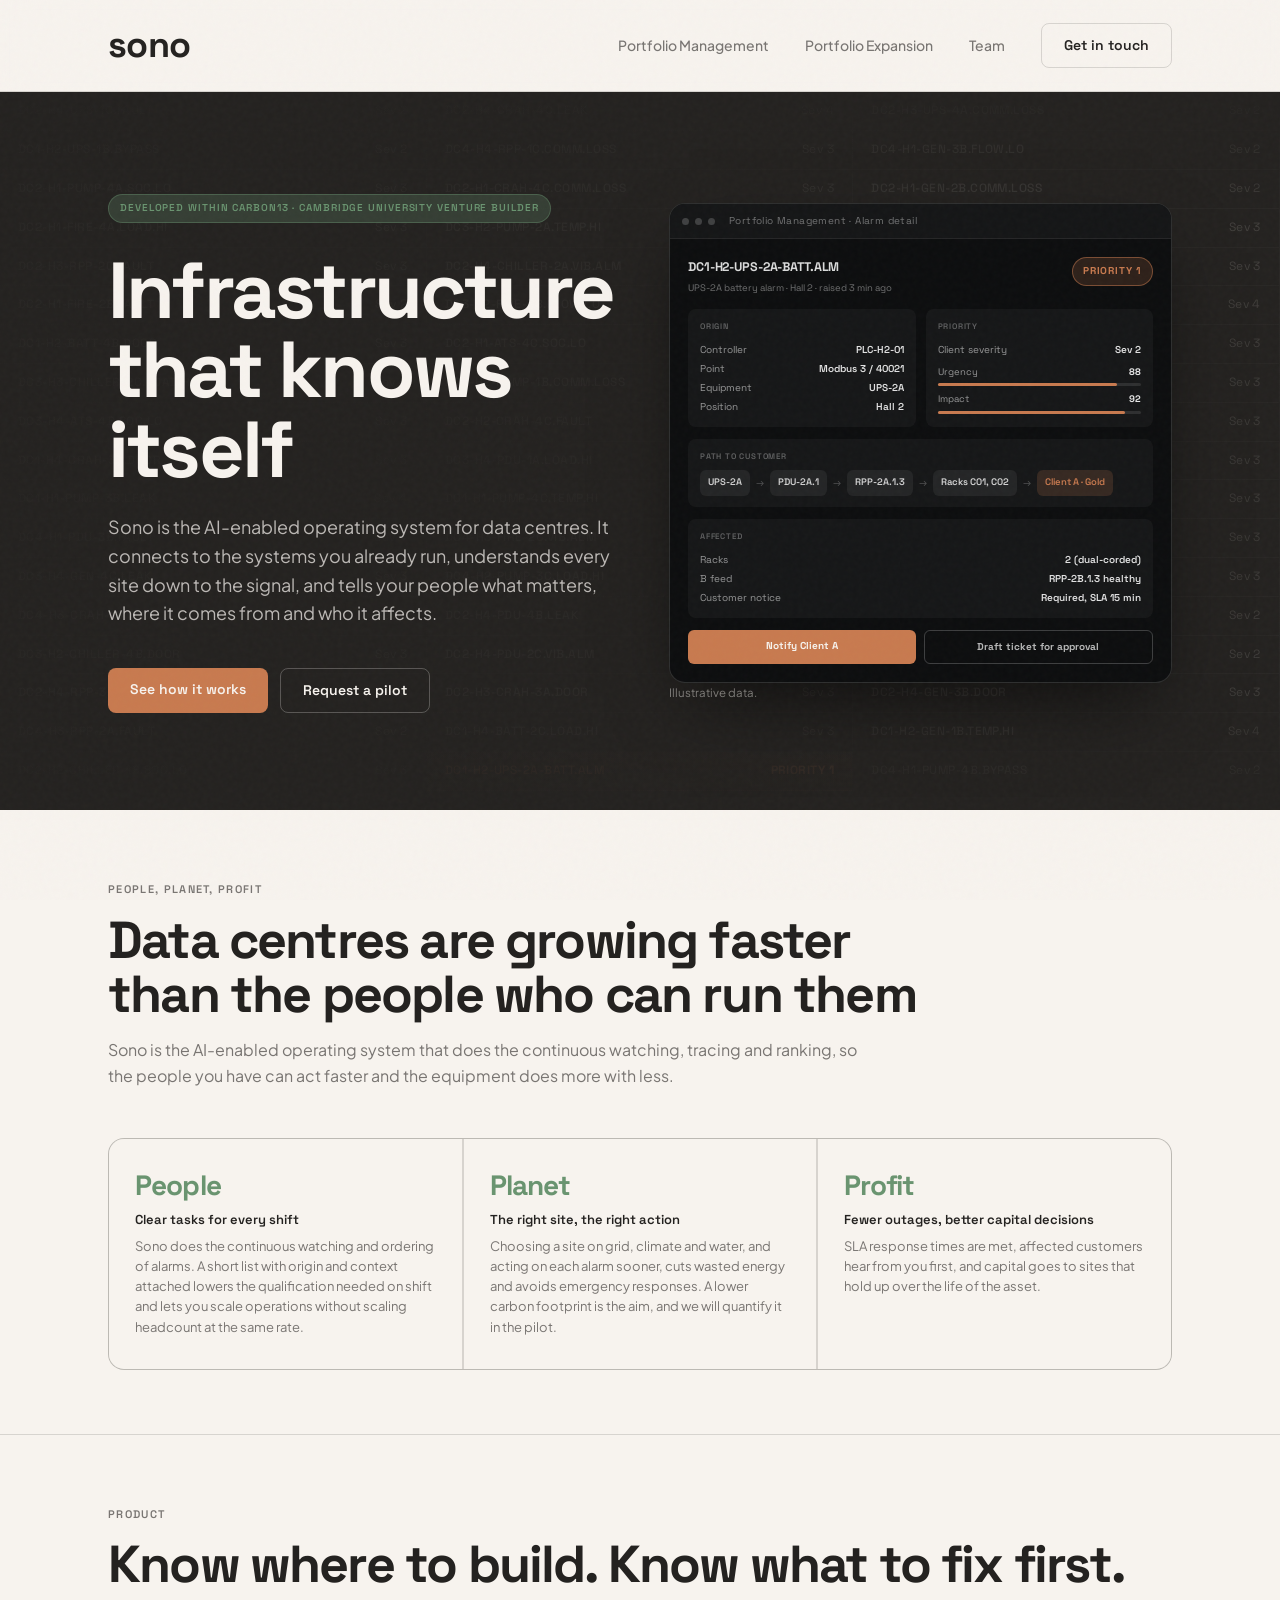
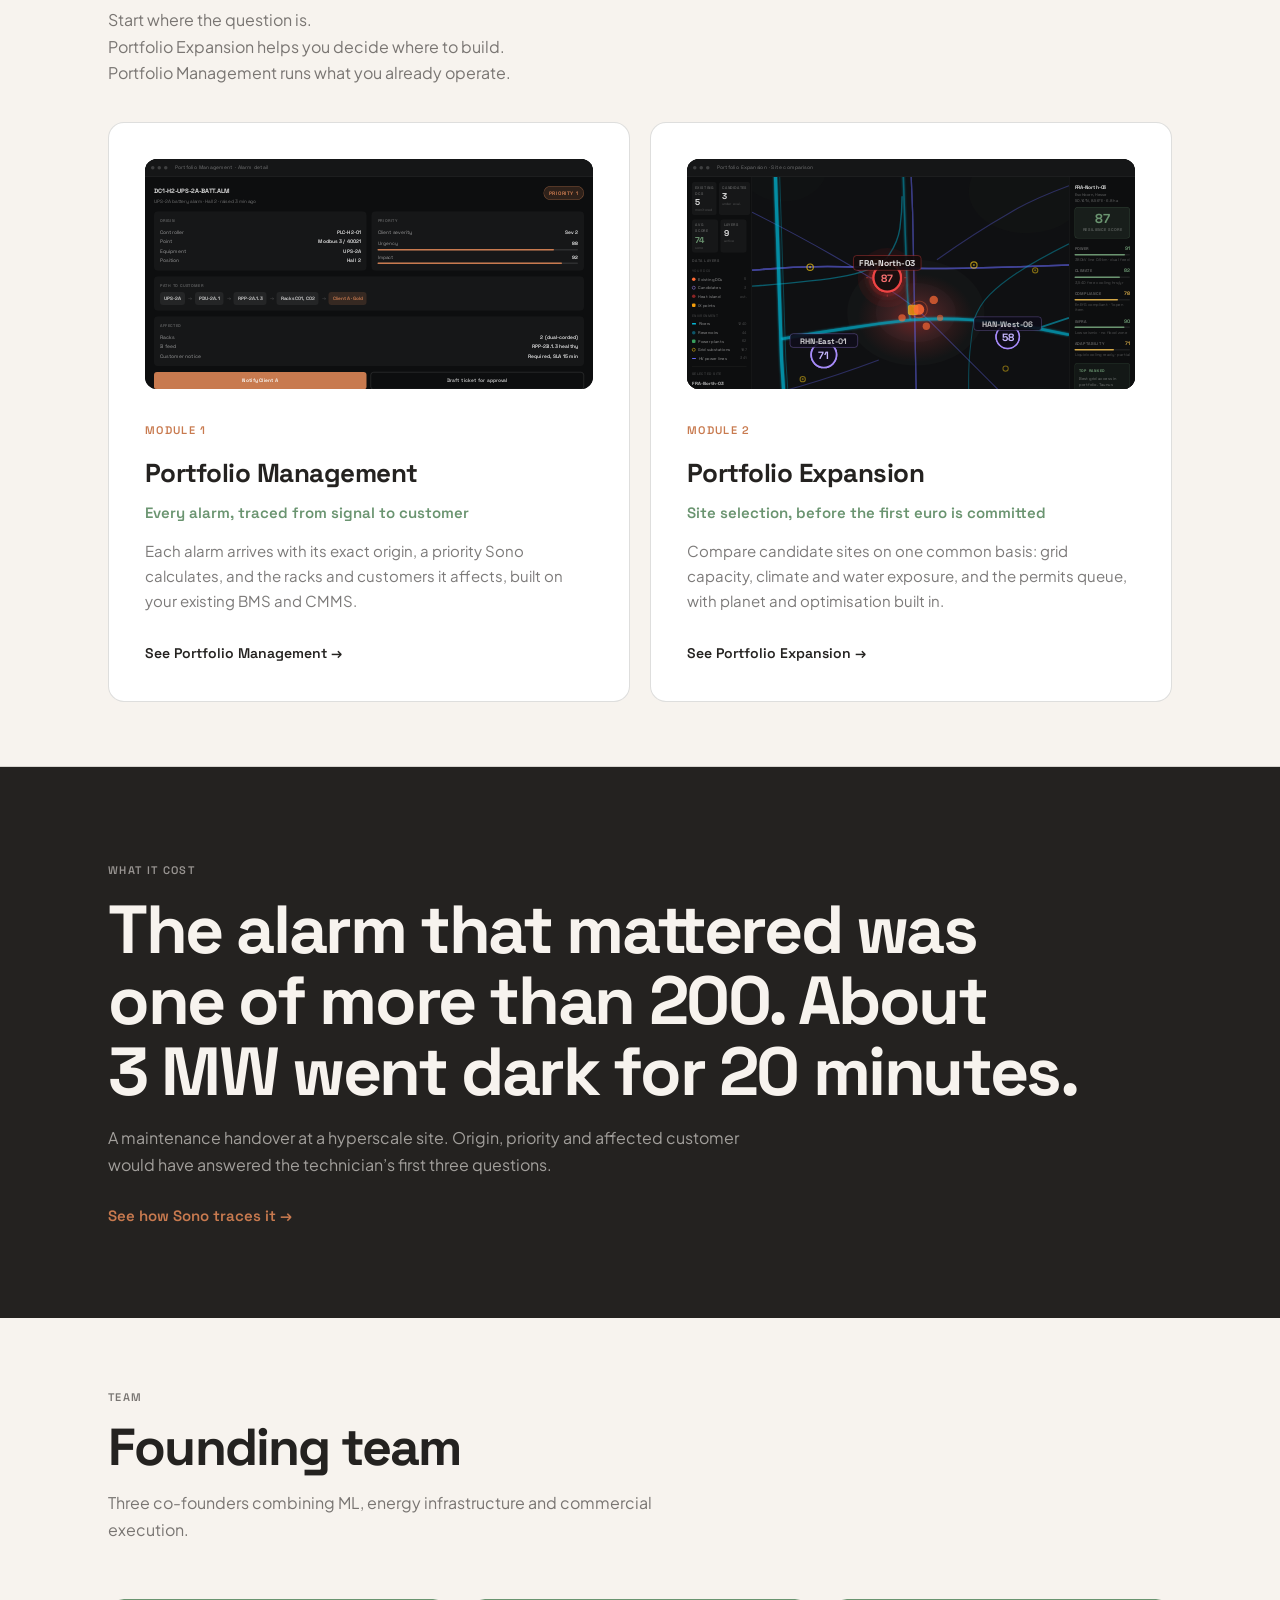
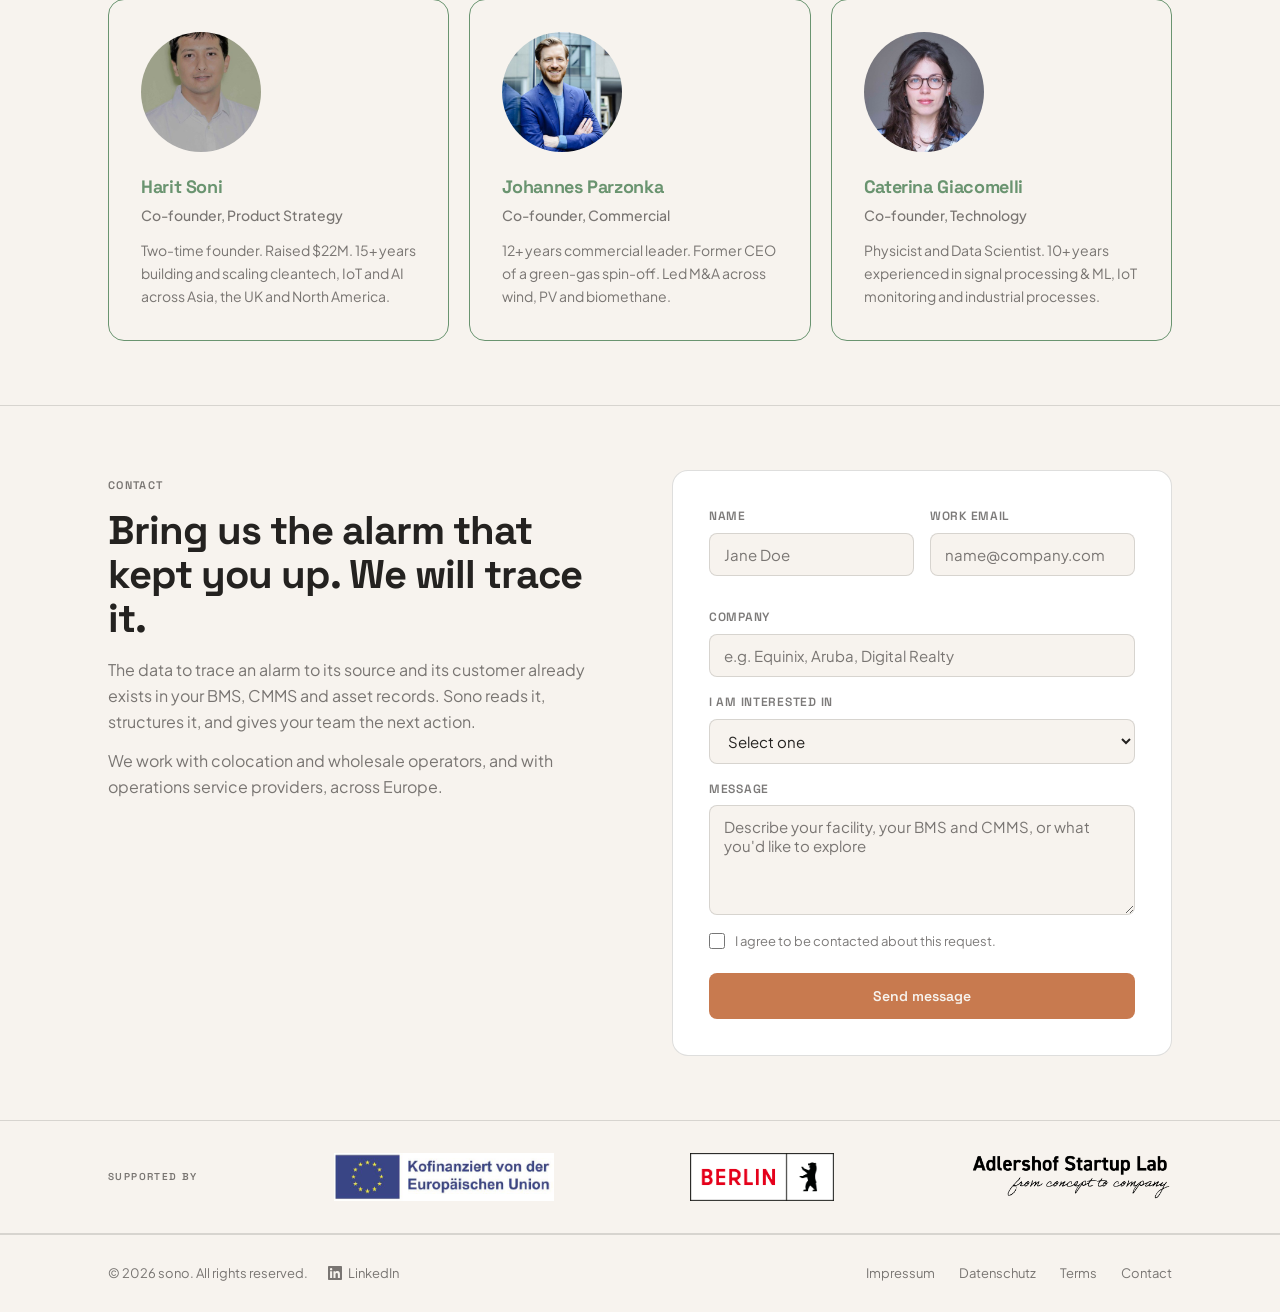
==== commit a6651364: "demo video added - website look improved" ====
--- a/index.html
+++ b/index.html
@@ -44,14 +44,14 @@
   </header>
 
   <section id="hero">
-    <div class="hero-bg"></div>
+    <div class="alarm-wall" aria-hidden="true"><div class="aw-col c0"><div class="aw-track"><div class="aw-row"><b>DC2-H4-UPS-1C.FAULT</b><span>Sev 2</span></div><div class="aw-row"><b>DC1-H2-UPS-1B.BYPASS</b><span>Sev 2</span></div><div class="aw-row"><b>DC2-H1-PUMP-4A.SOC.LO</b><span>Sev 3</span></div><div class="aw-row"><b>DC2-H1-FIRE-4A.LOAD.HI</b><span>Sev 3</span></div><div class="aw-row"><b>DC2-H3-RPP-2C.FAULT</b><span>Sev 3</span></div><div class="aw-row"><b>DC2-H1-FIRE-2B.FAULT</b><span>Sev 2</span></div><div class="aw-row"><b>DC1-H2-BATT-4B.DOOR</b><span>Sev 3</span></div><div class="aw-row"><b>DC3-H3-CHILLER-2C.LOAD.HI</b><span>Sev 4</span></div><div class="aw-row"><b>DC3-H4-ATS-4B.SOC.LO</b><span>Sev 3</span></div><div class="aw-row"><b>DC1-H4-CRAH-3A.DOOR</b><span>Sev 3</span></div><div class="aw-row"><b>DC1-H1-PUMP-3B.LEAK</b><span>Sev 4</span></div><div class="aw-row"><b>DC4-H1-PDU-3B.FAULT</b><span>Sev 4</span></div><div class="aw-row"><b>DC3-H4-GEN-4C.LEAK</b><span>Sev 3</span></div><div class="aw-row"><b>DC4-H3-CRAH-1B.TEMP.HI</b><span>Sev 3</span></div><div class="aw-row"><b>DC3-H2-CHILLER-4B.DOOR</b><span>Sev 3</span></div><div class="aw-row"><b>DC2-H4-RPP-3A.BYPASS</b><span>Sev 3</span></div><div class="aw-row"><b>DC4-H3-RPP-2A.FAULT</b><span>Sev 2</span></div><div class="aw-row"><b>DC2-H2-CHILLER-1B.SOC.LO</b><span>Sev 3</span></div><div class="aw-row"><b>DC3-H3-UPS-2B.FLOW.LO</b><span>Sev 3</span></div><div class="aw-row"><b>DC3-H2-PUMP-1B.FLOW.LO</b><span>Sev 2</span></div><div class="aw-row"><b>DC4-H4-RPP-1B.BYPASS</b><span>Sev 4</span></div><div class="aw-row"><b>DC2-H1-CHILLER-4A.FAULT</b><span>Sev 3</span></div><div class="aw-row"><b>DC1-H1-UPS-2C.FAULT</b><span>Sev 2</span></div><div class="aw-row"><b>DC1-H1-CHILLER-4A.VIB.ALM</b><span>Sev 2</span></div><div class="aw-row"><b>DC3-H4-PDU-1B.DOOR</b><span>Sev 2</span></div><div class="aw-row"><b>DC4-H3-PDU-2A.LEAK</b><span>Sev 4</span></div><div class="aw-row"><b>DC4-H2-PUMP-1A.FLOW.LO</b><span>Sev 2</span></div><div class="aw-row"><b>DC2-H1-PUMP-3C.FAULT</b><span>Sev 2</span></div><div class="aw-row"><b>DC3-H2-ATS-2C.FLOW.LO</b><span>Sev 2</span></div><div class="aw-row"><b>DC2-H2-CHILLER-4C.LOAD.HI</b><span>Sev 2</span></div><div class="aw-row"><b>DC4-H3-UPS-1B.DOOR</b><span>Sev 3</span></div><div class="aw-row"><b>DC2-H3-BATT-3B.FAULT</b><span>Sev 2</span></div><div class="aw-row"><b>DC1-H2-BATT-2B.LOAD.HI</b><span>Sev 3</span></div><div class="aw-row"><b>DC1-H4-ATS-1C.FAULT</b><span>Sev 4</span></div><div class="aw-row"><b>DC2-H4-UPS-1C.FAULT</b><span>Sev 2</span></div><div class="aw-row"><b>DC1-H2-UPS-1B.BYPASS</b><span>Sev 2</span></div><div class="aw-row"><b>DC2-H1-PUMP-4A.SOC.LO</b><span>Sev 3</span></div><div class="aw-row"><b>DC2-H1-FIRE-4A.LOAD.HI</b><span>Sev 3</span></div><div class="aw-row"><b>DC2-H3-RPP-2C.FAULT</b><span>Sev 3</span></div><div class="aw-row"><b>DC2-H1-FIRE-2B.FAULT</b><span>Sev 2</span></div><div class="aw-row"><b>DC1-H2-BATT-4B.DOOR</b><span>Sev 3</span></div><div class="aw-row"><b>DC3-H3-CHILLER-2C.LOAD.HI</b><span>Sev 4</span></div><div class="aw-row"><b>DC3-H4-ATS-4B.SOC.LO</b><span>Sev 3</span></div><div class="aw-row"><b>DC1-H4-CRAH-3A.DOOR</b><span>Sev 3</span></div><div class="aw-row"><b>DC1-H1-PUMP-3B.LEAK</b><span>Sev 4</span></div><div class="aw-row"><b>DC4-H1-PDU-3B.FAULT</b><span>Sev 4</span></div><div class="aw-row"><b>DC3-H4-GEN-4C.LEAK</b><span>Sev 3</span></div><div class="aw-row"><b>DC4-H3-CRAH-1B.TEMP.HI</b><span>Sev 3</span></div><div class="aw-row"><b>DC3-H2-CHILLER-4B.DOOR</b><span>Sev 3</span></div><div class="aw-row"><b>DC2-H4-RPP-3A.BYPASS</b><span>Sev 3</span></div><div class="aw-row"><b>DC4-H3-RPP-2A.FAULT</b><span>Sev 2</span></div><div class="aw-row"><b>DC2-H2-CHILLER-1B.SOC.LO</b><span>Sev 3</span></div><div class="aw-row"><b>DC3-H3-UPS-2B.FLOW.LO</b><span>Sev 3</span></div><div class="aw-row"><b>DC3-H2-PUMP-1B.FLOW.LO</b><span>Sev 2</span></div><div class="aw-row"><b>DC4-H4-RPP-1B.BYPASS</b><span>Sev 4</span></div><div class="aw-row"><b>DC2-H1-CHILLER-4A.FAULT</b><span>Sev 3</span></div><div class="aw-row"><b>DC1-H1-UPS-2C.FAULT</b><span>Sev 2</span></div><div class="aw-row"><b>DC1-H1-CHILLER-4A.VIB.ALM</b><span>Sev 2</span></div><div class="aw-row"><b>DC3-H4-PDU-1B.DOOR</b><span>Sev 2</span></div><div class="aw-row"><b>DC4-H3-PDU-2A.LEAK</b><span>Sev 4</span></div><div class="aw-row"><b>DC4-H2-PUMP-1A.FLOW.LO</b><span>Sev 2</span></div><div class="aw-row"><b>DC2-H1-PUMP-3C.FAULT</b><span>Sev 2</span></div><div class="aw-row"><b>DC3-H2-ATS-2C.FLOW.LO</b><span>Sev 2</span></div><div class="aw-row"><b>DC2-H2-CHILLER-4C.LOAD.HI</b><span>Sev 2</span></div><div class="aw-row"><b>DC4-H3-UPS-1B.DOOR</b><span>Sev 3</span></div><div class="aw-row"><b>DC2-H3-BATT-3B.FAULT</b><span>Sev 2</span></div><div class="aw-row"><b>DC1-H2-BATT-2B.LOAD.HI</b><span>Sev 3</span></div><div class="aw-row"><b>DC1-H4-ATS-1C.FAULT</b><span>Sev 4</span></div></div></div><div class="aw-col c1"><div class="aw-track"><div class="aw-row"><b>DC2-H4-CRAH-4C.LEAK</b><span>Sev 4</span></div><div class="aw-row"><b>DC4-H4-RPP-1C.COMM.LOSS</b><span>Sev 3</span></div><div class="aw-row"><b>DC2-H1-CRAH-4C.COMM.LOSS</b><span>Sev 3</span></div><div class="aw-row"><b>DC3-H2-PUMP-2A.TEMP.HI</b><span>Sev 4</span></div><div class="aw-row"><b>DC2-H4-CHILLER-2A.VIB.ALM</b><span>Sev 3</span></div><div class="aw-row"><b>DC3-H2-FIRE-3B.FLOW.LO</b><span>Sev 3</span></div><div class="aw-row"><b>DC2-H1-ATS-4C.SOC.LO</b><span>Sev 4</span></div><div class="aw-row"><b>DC2-H2-PUMP-1B.COMM.LOSS</b><span>Sev 4</span></div><div class="aw-row"><b>DC2-H2-CRAH-4C.FAULT</b><span>Sev 3</span></div><div class="aw-row"><b>DC3-H4-PDU-1A.LOAD.HI</b><span>Sev 3</span></div><div class="aw-row"><b>DC1-H1-PUMP-4C.TEMP.HI</b><span>Sev 2</span></div><div class="aw-row"><b>DC4-H3-FIRE-2C.VIB.ALM</b><span>Sev 3</span></div><div class="aw-row"><b>DC4-H2-PUMP-3C.LOAD.HI</b><span>Sev 4</span></div><div class="aw-row"><b>DC2-H4-PDU-4B.LEAK</b><span>Sev 4</span></div><div class="aw-row"><b>DC2-H4-PDU-2C.VIB.ALM</b><span>Sev 3</span></div><div class="aw-row"><b>DC2-H3-CRAH-3A.DOOR</b><span>Sev 3</span></div><div class="aw-row"><b>DC1-H4-BATT-2C.LOAD.HI</b><span>Sev 3</span></div><div class="aw-row hot"><b>DC1-H2-UPS-2A-BATT.ALM</b><span>PRIORITY 1</span></div><div class="aw-row"><b>DC4-H4-ATS-4A.LEAK</b><span>Sev 3</span></div><div class="aw-row"><b>DC1-H3-UPS-3C.DOOR</b><span>Sev 2</span></div><div class="aw-row"><b>DC1-H4-ATS-3C.FAULT</b><span>Sev 4</span></div><div class="aw-row"><b>DC2-H1-PDU-3B.TEMP.HI</b><span>Sev 3</span></div><div class="aw-row"><b>DC3-H2-RPP-3B.COMM.LOSS</b><span>Sev 3</span></div><div class="aw-row"><b>DC3-H1-GEN-1C.COMM.LOSS</b><span>Sev 4</span></div><div class="aw-row"><b>DC1-H3-UPS-1B.FAULT</b><span>Sev 4</span></div><div class="aw-row"><b>DC1-H3-PDU-4A.LEAK</b><span>Sev 3</span></div><div class="aw-row"><b>DC3-H2-UPS-2A.COMM.LOSS</b><span>Sev 4</span></div><div class="aw-row"><b>DC1-H2-CHILLER-3C.VIB.ALM</b><span>Sev 2</span></div><div class="aw-row"><b>DC3-H4-PUMP-2B.LEAK</b><span>Sev 3</span></div><div class="aw-row"><b>DC3-H1-UPS-1C.FLOW.LO</b><span>Sev 3</span></div><div class="aw-row"><b>DC4-H2-BATT-1C.BYPASS</b><span>Sev 3</span></div><div class="aw-row"><b>DC4-H3-CHILLER-2B.LOAD.HI</b><span>Sev 4</span></div><div class="aw-row"><b>DC4-H3-UPS-2A.FAULT</b><span>Sev 3</span></div><div class="aw-row"><b>DC4-H2-UPS-1C.BYPASS</b><span>Sev 2</span></div><div class="aw-row"><b>DC2-H4-CRAH-4C.LEAK</b><span>Sev 4</span></div><div class="aw-row"><b>DC4-H4-RPP-1C.COMM.LOSS</b><span>Sev 3</span></div><div class="aw-row"><b>DC2-H1-CRAH-4C.COMM.LOSS</b><span>Sev 3</span></div><div class="aw-row"><b>DC3-H2-PUMP-2A.TEMP.HI</b><span>Sev 4</span></div><div class="aw-row"><b>DC2-H4-CHILLER-2A.VIB.ALM</b><span>Sev 3</span></div><div class="aw-row"><b>DC3-H2-FIRE-3B.FLOW.LO</b><span>Sev 3</span></div><div class="aw-row"><b>DC2-H1-ATS-4C.SOC.LO</b><span>Sev 4</span></div><div class="aw-row"><b>DC2-H2-PUMP-1B.COMM.LOSS</b><span>Sev 4</span></div><div class="aw-row"><b>DC2-H2-CRAH-4C.FAULT</b><span>Sev 3</span></div><div class="aw-row"><b>DC3-H4-PDU-1A.LOAD.HI</b><span>Sev 3</span></div><div class="aw-row"><b>DC1-H1-PUMP-4C.TEMP.HI</b><span>Sev 2</span></div><div class="aw-row"><b>DC4-H3-FIRE-2C.VIB.ALM</b><span>Sev 3</span></div><div class="aw-row"><b>DC4-H2-PUMP-3C.LOAD.HI</b><span>Sev 4</span></div><div class="aw-row"><b>DC2-H4-PDU-4B.LEAK</b><span>Sev 4</span></div><div class="aw-row"><b>DC2-H4-PDU-2C.VIB.ALM</b><span>Sev 3</span></div><div class="aw-row"><b>DC2-H3-CRAH-3A.DOOR</b><span>Sev 3</span></div><div class="aw-row"><b>DC1-H4-BATT-2C.LOAD.HI</b><span>Sev 3</span></div><div class="aw-row hot"><b>DC1-H2-UPS-2A-BATT.ALM</b><span>PRIORITY 1</span></div><div class="aw-row"><b>DC4-H4-ATS-4A.LEAK</b><span>Sev 3</span></div><div class="aw-row"><b>DC1-H3-UPS-3C.DOOR</b><span>Sev 2</span></div><div class="aw-row"><b>DC1-H4-ATS-3C.FAULT</b><span>Sev 4</span></div><div class="aw-row"><b>DC2-H1-PDU-3B.TEMP.HI</b><span>Sev 3</span></div><div class="aw-row"><b>DC3-H2-RPP-3B.COMM.LOSS</b><span>Sev 3</span></div><div class="aw-row"><b>DC3-H1-GEN-1C.COMM.LOSS</b><span>Sev 4</span></div><div class="aw-row"><b>DC1-H3-UPS-1B.FAULT</b><span>Sev 4</span></div><div class="aw-row"><b>DC1-H3-PDU-4A.LEAK</b><span>Sev 3</span></div><div class="aw-row"><b>DC3-H2-UPS-2A.COMM.LOSS</b><span>Sev 4</span></div><div class="aw-row"><b>DC1-H2-CHILLER-3C.VIB.ALM</b><span>Sev 2</span></div><div class="aw-row"><b>DC3-H4-PUMP-2B.LEAK</b><span>Sev 3</span></div><div class="aw-row"><b>DC3-H1-UPS-1C.FLOW.LO</b><span>Sev 3</span></div><div class="aw-row"><b>DC4-H2-BATT-1C.BYPASS</b><span>Sev 3</span></div><div class="aw-row"><b>DC4-H3-CHILLER-2B.LOAD.HI</b><span>Sev 4</span></div><div class="aw-row"><b>DC4-H3-UPS-2A.FAULT</b><span>Sev 3</span></div><div class="aw-row"><b>DC4-H2-UPS-1C.BYPASS</b><span>Sev 2</span></div></div></div><div class="aw-col c2"><div class="aw-track"><div class="aw-row"><b>DC2-H3-UPS-4A.COMM.LOSS</b><span>Sev 2</span></div><div class="aw-row"><b>DC4-H1-GEN-3B.FLOW.LO</b><span>Sev 2</span></div><div class="aw-row"><b>DC2-H1-GEN-2B.COMM.LOSS</b><span>Sev 2</span></div><div class="aw-row"><b>DC3-H4-PDU-4B.FLOW.LO</b><span>Sev 3</span></div><div class="aw-row"><b>DC2-H1-PDU-3A.COMM.LOSS</b><span>Sev 3</span></div><div class="aw-row"><b>DC1-H4-UPS-3B.LOAD.HI</b><span>Sev 4</span></div><div class="aw-row"><b>DC2-H4-ATS-4A.VIB.ALM</b><span>Sev 3</span></div><div class="aw-row"><b>DC1-H4-PUMP-2C.FLOW.LO</b><span>Sev 3</span></div><div class="aw-row"><b>DC2-H1-UPS-1A.LEAK</b><span>Sev 3</span></div><div class="aw-row"><b>DC4-H4-PUMP-1C.TEMP.HI</b><span>Sev 3</span></div><div class="aw-row"><b>DC4-H3-UPS-4A.FLOW.LO</b><span>Sev 3</span></div><div class="aw-row"><b>DC1-H4-GEN-1B.LOAD.HI</b><span>Sev 3</span></div><div class="aw-row"><b>DC2-H4-BATT-4A.DOOR</b><span>Sev 3</span></div><div class="aw-row"><b>DC1-H2-PDU-2B.VIB.ALM</b><span>Sev 2</span></div><div class="aw-row"><b>DC2-H1-BATT-1B.VIB.ALM</b><span>Sev 2</span></div><div class="aw-row"><b>DC2-H4-GEN-3B.DOOR</b><span>Sev 3</span></div><div class="aw-row"><b>DC1-H2-GEN-1B.TEMP.HI</b><span>Sev 4</span></div><div class="aw-row"><b>DC4-H1-PUMP-4B.BYPASS</b><span>Sev 2</span></div><div class="aw-row"><b>DC2-H1-FIRE-1A.FLOW.LO</b><span>Sev 3</span></div><div class="aw-row"><b>DC3-H2-FIRE-3A.LEAK</b><span>Sev 2</span></div><div class="aw-row"><b>DC4-H4-RPP-1A.TEMP.HI</b><span>Sev 3</span></div><div class="aw-row"><b>DC4-H4-GEN-2B.LEAK</b><span>Sev 4</span></div><div class="aw-row"><b>DC3-H1-ATS-1B.LEAK</b><span>Sev 4</span></div><div class="aw-row"><b>DC1-H2-UPS-3B.LEAK</b><span>Sev 4</span></div><div class="aw-row"><b>DC4-H4-FIRE-1B.BYPASS</b><span>Sev 3</span></div><div class="aw-row"><b>DC1-H3-PDU-1C.VIB.ALM</b><span>Sev 2</span></div><div class="aw-row"><b>DC2-H3-RPP-3A.LEAK</b><span>Sev 3</span></div><div class="aw-row"><b>DC1-H4-PUMP-2C.FAULT</b><span>Sev 4</span></div><div class="aw-row"><b>DC4-H4-FIRE-2C.VIB.ALM</b><span>Sev 3</span></div><div class="aw-row"><b>DC1-H2-CRAH-4B.LEAK</b><span>Sev 4</span></div><div class="aw-row"><b>DC3-H3-GEN-4C.LOAD.HI</b><span>Sev 2</span></div><div class="aw-row"><b>DC4-H4-PDU-2C.COMM.LOSS</b><span>Sev 2</span></div><div class="aw-row"><b>DC2-H4-PUMP-2B.LEAK</b><span>Sev 3</span></div><div class="aw-row"><b>DC4-H2-PUMP-2A.FAULT</b><span>Sev 4</span></div><div class="aw-row"><b>DC2-H3-UPS-4A.COMM.LOSS</b><span>Sev 2</span></div><div class="aw-row"><b>DC4-H1-GEN-3B.FLOW.LO</b><span>Sev 2</span></div><div class="aw-row"><b>DC2-H1-GEN-2B.COMM.LOSS</b><span>Sev 2</span></div><div class="aw-row"><b>DC3-H4-PDU-4B.FLOW.LO</b><span>Sev 3</span></div><div class="aw-row"><b>DC2-H1-PDU-3A.COMM.LOSS</b><span>Sev 3</span></div><div class="aw-row"><b>DC1-H4-UPS-3B.LOAD.HI</b><span>Sev 4</span></div><div class="aw-row"><b>DC2-H4-ATS-4A.VIB.ALM</b><span>Sev 3</span></div><div class="aw-row"><b>DC1-H4-PUMP-2C.FLOW.LO</b><span>Sev 3</span></div><div class="aw-row"><b>DC2-H1-UPS-1A.LEAK</b><span>Sev 3</span></div><div class="aw-row"><b>DC4-H4-PUMP-1C.TEMP.HI</b><span>Sev 3</span></div><div class="aw-row"><b>DC4-H3-UPS-4A.FLOW.LO</b><span>Sev 3</span></div><div class="aw-row"><b>DC1-H4-GEN-1B.LOAD.HI</b><span>Sev 3</span></div><div class="aw-row"><b>DC2-H4-BATT-4A.DOOR</b><span>Sev 3</span></div><div class="aw-row"><b>DC1-H2-PDU-2B.VIB.ALM</b><span>Sev 2</span></div><div class="aw-row"><b>DC2-H1-BATT-1B.VIB.ALM</b><span>Sev 2</span></div><div class="aw-row"><b>DC2-H4-GEN-3B.DOOR</b><span>Sev 3</span></div><div class="aw-row"><b>DC1-H2-GEN-1B.TEMP.HI</b><span>Sev 4</span></div><div class="aw-row"><b>DC4-H1-PUMP-4B.BYPASS</b><span>Sev 2</span></div><div class="aw-row"><b>DC2-H1-FIRE-1A.FLOW.LO</b><span>Sev 3</span></div><div class="aw-row"><b>DC3-H2-FIRE-3A.LEAK</b><span>Sev 2</span></div><div class="aw-row"><b>DC4-H4-RPP-1A.TEMP.HI</b><span>Sev 3</span></div><div class="aw-row"><b>DC4-H4-GEN-2B.LEAK</b><span>Sev 4</span></div><div class="aw-row"><b>DC3-H1-ATS-1B.LEAK</b><span>Sev 4</span></div><div class="aw-row"><b>DC1-H2-UPS-3B.LEAK</b><span>Sev 4</span></div><div class="aw-row"><b>DC4-H4-FIRE-1B.BYPASS</b><span>Sev 3</span></div><div class="aw-row"><b>DC1-H3-PDU-1C.VIB.ALM</b><span>Sev 2</span></div><div class="aw-row"><b>DC2-H3-RPP-3A.LEAK</b><span>Sev 3</span></div><div class="aw-row"><b>DC1-H4-PUMP-2C.FAULT</b><span>Sev 4</span></div><div class="aw-row"><b>DC4-H4-FIRE-2C.VIB.ALM</b><span>Sev 3</span></div><div class="aw-row"><b>DC1-H2-CRAH-4B.LEAK</b><span>Sev 4</span></div><div class="aw-row"><b>DC3-H3-GEN-4C.LOAD.HI</b><span>Sev 2</span></div><div class="aw-row"><b>DC4-H4-PDU-2C.COMM.LOSS</b><span>Sev 2</span></div><div class="aw-row"><b>DC2-H4-PUMP-2B.LEAK</b><span>Sev 3</span></div><div class="aw-row"><b>DC4-H2-PUMP-2A.FAULT</b><span>Sev 4</span></div></div></div></div>
     <div class="hero-vignette"></div>
     <div class="hero-inner container">
       <div class="hero-grid">
         <div>
           <div class="hero-eyebrow">Developed within Carbon13 &middot; Cambridge University Venture Builder</div>
           <h1>Infrastructure that knows itself</h1>
-          <p class="hero-sub">Sono is the AI-enabled operating system for data centres. It helps you choose the right site, then gives every alarm its exact origin, a calculated priority and the customers it affects.</p>
+          <p class="hero-sub">Sono is the AI-enabled operating system for data centres. It connects to the systems you already run, understands every site down to the signal, and tells your people what matters, where it comes from and who it affects.</p>
           <div class="hero-actions">
             <a href="#modules" class="btn-primary">See how it works</a>
             <a href="#contact" class="btn-secondary" style="color:var(--paper); border-color:rgba(247,243,238,0.25);">Request a pilot</a>
@@ -295,7 +295,7 @@
               </div><!-- /map canvas -->
 
               <!-- Right scoring panel -->
-              <div style="width:132px; flex-shrink:0; border-left:1px solid rgba(255,255,255,0.07); background:#0d0e0f; display:flex; flex-direction:column; padding:12px 10px; gap:0; font-family:'Space Grotesk',sans-serif; overflow-y:auto;">
+              <div style="width:132px; flex-shrink:0; border-left:1px solid rgba(255,255,255,0.07); background:#0d0e0f; display:flex; flex-direction:column; padding:12px 10px; gap:0; font-family:'Space Grotesk',sans-serif; overflow:hidden;">
 
                 <div style="margin-bottom:8px;">
                   <div style="font-size:10px; font-weight:700; color:rgba(255,255,255,0.85); letter-spacing:-0.01em;">FRA-North-03</div>
@@ -387,8 +387,8 @@
     <div class="container">
       <div class="section-header reveal">
         <span class="label">People, planet, profit</span>
-        <h2>An operating system that runs the equipment better</h2>
-        <p class="wide">Data centres are a new asset class with too few experienced people.<br>Sono is the AI-enabled operating system that helps you choose the right site and then run it better, so the people you have can act faster and the equipment does more with less.</p>
+        <h2>Data centres are growing faster than the people who can run them</h2>
+        <p class="wide">Sono is the AI-enabled operating system that does the continuous watching, tracing and ranking, so the people you have can act faster and the equipment does more with less.</p>
       </div>
       <div class="value-grid value-grid-3 reveal">
         <div class="value-cell">
@@ -415,7 +415,7 @@
     <div class="container">
       <div class="section-header reveal">
         <span class="label">Product</span>
-        <h2>Two modules, one operating system.</h2>
+        <h2>Know where to build. Know what to fix first.</h2>
         <p class="wide">Start where the question is.<br>Portfolio Expansion helps you decide where to build.<br>Portfolio Management runs what you already operate.</p>
       </div>
       <div class="module-grid reveal">
@@ -669,7 +669,7 @@
               </div><!-- /map canvas -->
 
               <!-- Right scoring panel -->
-              <div style="width:132px; flex-shrink:0; border-left:1px solid rgba(255,255,255,0.07); background:#0d0e0f; display:flex; flex-direction:column; padding:12px 10px; gap:0; font-family:'Space Grotesk',sans-serif; overflow-y:auto;">
+              <div style="width:132px; flex-shrink:0; border-left:1px solid rgba(255,255,255,0.07); background:#0d0e0f; display:flex; flex-direction:column; padding:12px 10px; gap:0; font-family:'Space Grotesk',sans-serif; overflow:hidden;">
 
                 <div style="margin-bottom:8px;">
                   <div style="font-size:10px; font-weight:700; color:rgba(255,255,255,0.85); letter-spacing:-0.01em;">FRA-North-03</div>
@@ -763,46 +763,13 @@
     </div>
   </section>
 
-  <!-- How it works -->
-  <section id="how">
-    <div class="container">
-      <div class="section-header reveal">
-        <span class="label">How it works</span>
-        <h2>From your existing systems to the next action</h2>
-        <p class="wide">Today the mapping from signal to equipment to rack to customer is built by hand in Excel. Sono turns it into a maintained record and puts it behind every alarm.</p>
-      </div>
-      <div class="answer-grid reveal">
-        <div class="answer-card"><span class="answer-q">Step 1</span><h3>Connect</h3><p>Sono reads your BMS or EPMS point list and your asset data from your CMMS, as a one-time file upload or through an API.</p></div>
-        <div class="answer-card"><span class="answer-q">Step 2</span><h3>Map</h3><p>Signals, equipment and racks are structured into three linked sheets, so every signal can be followed from its source to the customer. An optional pre-analysis fills the gaps with your team.</p></div>
-        <div class="answer-card"><span class="answer-q">Step 3</span><h3>Act</h3><p>Operators get alarms ordered by priority, with origin and affected customers attached. A person approves every ticket and every customer alert.</p></div>
-      </div>
-    </div>
-  </section>
-
   <!-- Story -->
   <section id="story">
     <div class="container reveal">
-      <span class="label">Why it matters</span>
-      <p class="story-quote">More than 200 unprioritised alarms were open when a UPS began running down its battery. About 3&nbsp;MW went dark for 20 minutes.</p>
+      <span class="label">What it cost</span>
+      <p class="story-quote">The alarm that mattered was one of more than 200. About 3&nbsp;MW went dark for 20 minutes.</p>
       <p class="story-src">A maintenance handover at a hyperscale site. Origin, priority and affected customer would have answered the technician&rsquo;s first three questions.</p>
-      <a class="story-link" href="portfolio-management.html#cost">See how Sono traces it &rarr;</a>
-    </div>
-  </section>
-
-  <!-- Trust -->
-  <section id="trust">
-    <div class="container">
-      <div class="section-header reveal">
-        <span class="label">Security and integration</span>
-        <h2>Designed for your security review</h2>
-        <p class="wide">Sono sits beside your control systems, not inside them, and works with the tools your team already uses.</p>
-      </div>
-      <div class="value-grid reveal">
-        <div class="value-cell"><div class="value-num sm">Read only</div><div class="value-title">Nothing written back</div><div class="value-desc">A read-only collector inside your network. Sono never writes to your control systems.</div></div>
-        <div class="value-cell"><div class="value-num sm">Your network</div><div class="value-title">Data stays with you</div><div class="value-desc">Your operational data stays in your network, and access follows the users and roles you configure.</div></div>
-        <div class="value-cell"><div class="value-num sm">A person decides</div><div class="value-title">Human approval</div><div class="value-desc">Every action, ticket draft and customer alert is approved by a person before it goes out.</div></div>
-        <div class="value-cell"><div class="value-num sm">Your tools</div><div class="value-title">CMMS and ticketing</div><div class="value-desc">We integrate with your existing CMMS and ticketing system and use their data. We do not replace them.</div></div>
-      </div>
+      <a class="story-link" href="portfolio-management.html">See how Sono traces it &rarr;</a>
     </div>
   </section>
 
@@ -849,7 +816,7 @@
       <div class="contact-layout reveal">
         <div class="contact-left">
           <span class="label">Contact</span>
-          <h2>Work with us on an early pilot</h2>
+          <h2>Bring us the alarm that kept you up. We will trace it.</h2>
           <p>
             The data to trace an alarm to its source and its customer already exists in your BMS, CMMS and asset records. Sono reads it, structures it, and gives your team the next action.
           </p>
--- a/site.css
+++ b/site.css
@@ -215,7 +215,7 @@
     }
 
     /* ── The Gap ────────────────────────────────────────────── */
-    #gap { padding: 96px 0; border-bottom: 1px solid var(--ink-15); }
+    #gap { padding: 64px 0; border-bottom: 1px solid var(--ink-15); }
     .gap-grid {
       margin-top: 48px;
       display: grid;
@@ -232,7 +232,7 @@
     .gap-card p { font-size: 13.5px; color: var(--ink-60); line-height: 1.6; }
 
     /* ── Cost of the gap ────────────────────────────────────── */
-    #cost { padding: 96px 0; border-bottom: 1px solid var(--ink-15); background: var(--ink-08); }
+    #cost { padding: 64px 0; border-bottom: 1px solid var(--ink-15); background: var(--ink-08); }
     .cost-layout {
       display: grid;
       grid-template-columns: 1fr 1fr;
@@ -256,10 +256,10 @@
 
     /* ── Phases ─────────────────────────────────────────────── */
     #phases {
-      padding: 96px 0;
+      padding: 64px 0;
       border-bottom: 1px solid var(--ink-15);
     }
-    .section-header { margin-bottom: 56px; }
+    .section-header { margin-bottom: 36px; }
     .section-header h2 {
       font-size: clamp(28px, 4vw, 40px);
       letter-spacing: -0.025em;
@@ -597,7 +597,7 @@
     .mockup-btn.dismiss { background: transparent; color: rgba(247,243,238,0.25); border: 1px solid rgba(247,243,238,0.1); }
 
     /* ── Value created ──────────────────────────────────────── */
-    #value { padding: 96px 0; border-bottom: 1px solid var(--ink-15); }
+    #value { padding: 64px 0; border-bottom: 1px solid var(--ink-15); }
     .value-grid {
       margin-top: 48px;
       display: grid;
@@ -617,7 +617,7 @@
     .value-desc { margin-top: 6px; font-size: 13px; color: var(--ink-60); line-height: 1.55; }
 
     /* ── Coverage ───────────────────────────────────────────── */
-    #coverage { padding: 96px 0; border-bottom: 1px solid var(--ink-15); background: var(--ink-08); }
+    #coverage { padding: 64px 0; border-bottom: 1px solid var(--ink-15); background: var(--ink-08); }
     .coverage-grid {
       margin-top: 48px;
       display: grid;
@@ -638,7 +638,7 @@
 
     /* ── Team ───────────────────────────────────────────────── */
     #team {
-      padding: 96px 0;
+      padding: 64px 0;
       border-bottom: 1px solid var(--ink-15);
     }
     .team-grid {
@@ -676,7 +676,7 @@
     .team-card a:hover h3 { opacity: 0.8; }
 
     /* ── Contact ────────────────────────────────────────────── */
-    #contact { padding: 96px 0; }
+    #contact { padding: 64px 0; }
     .contact-layout {
       display: grid;
       grid-template-columns: 1fr 1fr;
@@ -921,7 +921,7 @@
     .path-prio strong { font-family: 'Space Grotesk', sans-serif; color: var(--paper); }
     .path-note { margin-top: 10px; font-size: 11.5px; color: rgba(247,243,238,0.4); }
     .scope-note { margin-top: 32px; font-size: 14px; color: var(--ink-60); max-width: 720px; }
-    #expansion { padding: 96px 0; border-bottom: 1px solid var(--ink-15); }
+    #expansion { padding: 64px 0; border-bottom: 1px solid var(--ink-15); }
     @media (max-width: 900px) { .answer-grid { grid-template-columns: 1fr; } .path-steps { grid-template-columns: 1fr; gap: 18px; } .path-step::after { display: none; } }
 
     .value-grid.value-grid-3 { grid-template-columns: repeat(3, 1fr); }
@@ -933,9 +933,9 @@
     .module-tag { font-family: 'Space Grotesk', sans-serif; font-weight: 600; font-size: 15px; color: var(--sage); margin-bottom: 14px; }
     .module-card p { font-size: 15px; color: var(--ink-60); line-height: 1.65; }
     .module-link { margin-top: 28px; font-family: 'Space Grotesk', sans-serif; font-weight: 600; font-size: 14px; color: var(--ink); }
-    #modules { padding: 96px 0; border-bottom: 1px solid var(--ink-15); }
-    #ppp { padding: 96px 0; border-bottom: 1px solid var(--ink-15); }
-    .cta-band { padding: 80px 0; text-align: left; background: var(--ink-08); border-bottom: 1px solid var(--ink-15); }
+    #modules { padding: 64px 0; border-bottom: 1px solid var(--ink-15); }
+    #ppp { padding: 64px 0; border-bottom: 1px solid var(--ink-15); }
+    .cta-band { padding: 56px 0; text-align: left; background: var(--ink-08); border-bottom: 1px solid var(--ink-15); }
     .cta-band h2 { font-size: clamp(26px, 3.6vw, 36px); letter-spacing: -0.025em; line-height: 1.15; margin-top: 12px; max-width: 640px; }
     .cta-band p { margin-top: 14px; font-size: 15px; color: var(--ink-60); max-width: 560px; }
     .cta-band .btn-primary { margin-top: 28px; }
@@ -959,14 +959,14 @@
     .thumb-scale { width: 200%; transform: scale(0.5); transform-origin: top left; }
     .thumb-scale .shot { border-radius: 0; box-shadow: none; border: none; }
     /* story band */
-    #story { padding: 88px 0; background: var(--ink); color: var(--paper); border-bottom: 1px solid var(--ink-15); }
+    #story { padding: 60px 0; background: var(--ink); color: var(--paper); border-bottom: 1px solid var(--ink-15); }
     .story-quote { font-family: 'Space Grotesk', sans-serif; font-weight: 700; font-size: clamp(24px, 3.4vw, 38px); line-height: 1.2; letter-spacing: -0.02em; max-width: 860px; margin-top: 14px; color: var(--paper); text-wrap: balance; }
     .story-src { margin-top: 18px; font-size: 14px; color: rgba(247,243,238,0.6); }
     #story .label { color: rgba(247,243,238,0.55); }
     .story-link { display: inline-block; margin-top: 26px; font-family: 'Space Grotesk', sans-serif; font-weight: 600; font-size: 14px; color: var(--terracotta); text-decoration: none; }
     .story-link:hover { opacity: 0.85; }
     /* trust */
-    #trust, #how { padding: 96px 0; border-bottom: 1px solid var(--ink-15); }
+    #trust, #how { padding: 64px 0; border-bottom: 1px solid var(--ink-15); }
     .hero-grid .hero-eyebrow { font-size: 10px; letter-spacing: 0.09em; padding: 5px 11px; }
     .value-num.sm { font-size: 24px; }
     /* mobile menu */
@@ -1034,3 +1034,38 @@
     .page-tab:hover { color: var(--ink); border-color: var(--ink-60); }
     @media (max-width: 900px) { .module-grid { grid-template-columns: 1fr; } .value-grid.value-grid-3 { grid-template-columns: 1fr; } }
     @media (max-width: 768px) { .nav-logo { font-size: 30px; } }
+
+    /* ── Film ───────────────────────────────────────────────── */
+    #film { padding: 64px 0; border-bottom: 1px solid var(--ink-15); }
+    #film .section-header { margin-bottom: 36px; }
+    .film-frame { max-width: 100%; margin: 0; border-radius: 16px; overflow: hidden; background: var(--ink); border: 1px solid var(--ink-15); box-shadow: 0 24px 60px -24px rgba(36,34,32,0.45); aspect-ratio: 16 / 9; }
+    .film-frame video { width: 100%; height: 100%; display: block; object-fit: cover; background: var(--ink); }
+    .film-cap { margin: 12px 0 0; font-size: 11.5px; color: var(--ink-60); }
+    @media (max-width: 720px) { #film { padding: 48px 0; } .film-frame { border-radius: 10px; } }
+
+    /* ── Provocative pass ───────────────────────────────────── */
+    .alarm-wall { position: absolute; inset: 0; display: grid; grid-template-columns: repeat(3, 1fr); gap: 0; overflow: hidden; opacity: 0.5; -webkit-mask-image: linear-gradient(to bottom, transparent 0, #000 18%, #000 82%, transparent 100%); mask-image: linear-gradient(to bottom, transparent 0, #000 18%, #000 82%, transparent 100%); }
+    .aw-col { overflow: hidden; border-right: 1px solid rgba(247,243,238,0.05); }
+    .aw-track { animation: awScroll 60s linear infinite; }
+    .aw-col.c1 .aw-track { animation-duration: 80s; animation-direction: reverse; }
+    .aw-col.c2 .aw-track { animation-duration: 70s; }
+    .aw-row { display: flex; justify-content: space-between; gap: 12px; padding: 9px 18px; font-family: 'Space Grotesk', monospace; font-size: 12px; letter-spacing: 0.04em; color: rgba(247,243,238,0.28); border-bottom: 1px solid rgba(247,243,238,0.05); white-space: nowrap; }
+    .aw-row b { font-weight: 500; overflow: hidden; text-overflow: ellipsis; }
+    .aw-row.hot { color: var(--terracotta); background: rgba(200,122,79,0.12); border-bottom-color: rgba(200,122,79,0.35); }
+    .aw-row.hot span { font-weight: 700; }
+    @keyframes awScroll { from { transform: translateY(0); } to { transform: translateY(-50%); } }
+    @media (prefers-reduced-motion: reduce) { .aw-track { animation: none !important; } }
+    @media (max-width: 720px) { .alarm-wall { grid-template-columns: 1fr; } .aw-col.c0, .aw-col.c2 { display: none; } }
+    .hero-vignette { background: radial-gradient(ellipse at 30% 55%, rgba(36,34,32,0.92) 0%, rgba(36,34,32,0.55) 55%, transparent 80%), linear-gradient(to right, rgba(36,34,32,0.7) 0%, transparent 75%) !important; }
+    .hero-grid h1 { font-size: clamp(44px, 6.2vw, 80px); line-height: 1.0; letter-spacing: -0.035em; }
+    .hero-grid .hero-sub { font-size: 18px; max-width: 540px; }
+    .section-header h2, #ppp h2, #modules h2 { font-size: clamp(32px, 4.8vw, 52px); line-height: 1.04; letter-spacing: -0.035em; }
+    #story { padding: 88px 0; }
+    .story-quote { font-size: clamp(32px, 5.4vw, 68px); line-height: 1.04; letter-spacing: -0.035em; max-width: 980px; }
+    .story-src { font-size: 16px; max-width: 640px; }
+    .story-link { font-size: 15px; }
+    @media (max-width: 720px) { #story { padding: 56px 0; } }
+
+    .hero-shots .shot-map { height: 443px; overflow: hidden; }
+    .hero-shots, .hero-shots * { scrollbar-width: none; }
+    .hero-shots *::-webkit-scrollbar { display: none; }
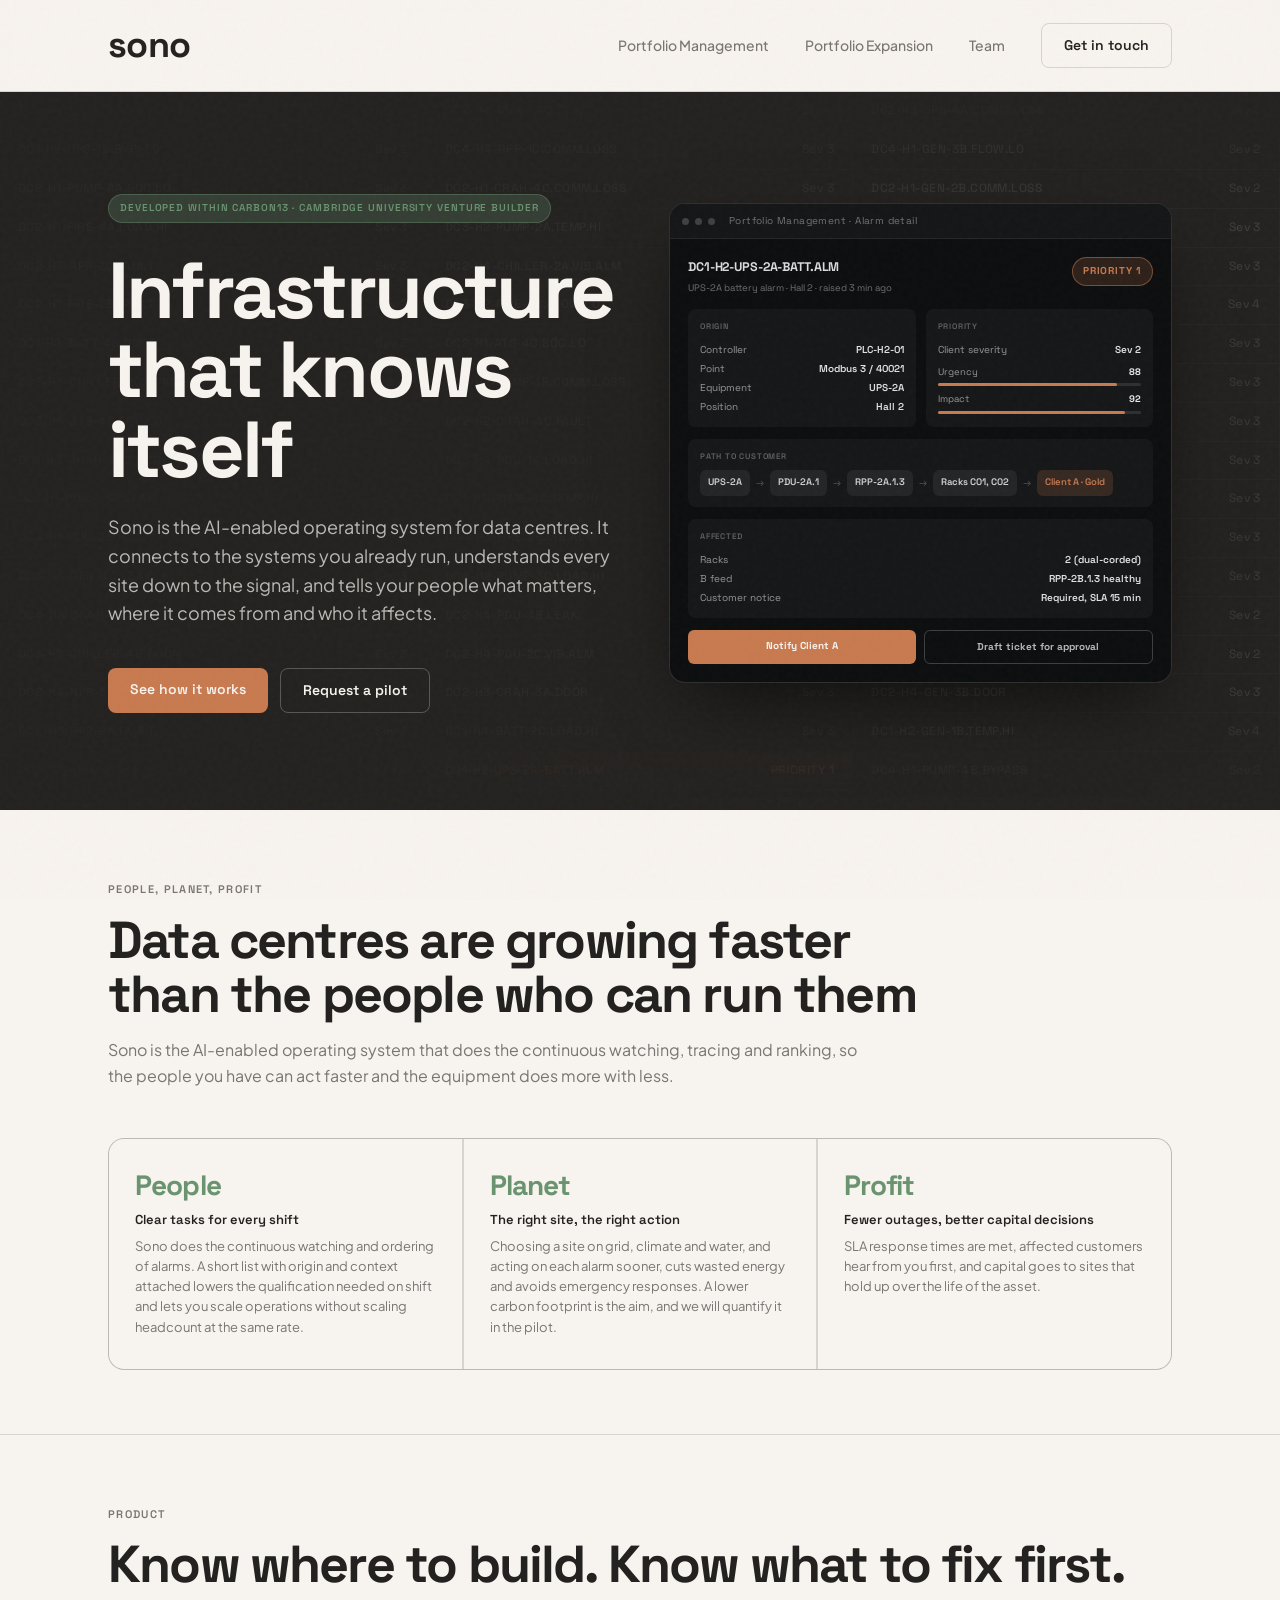
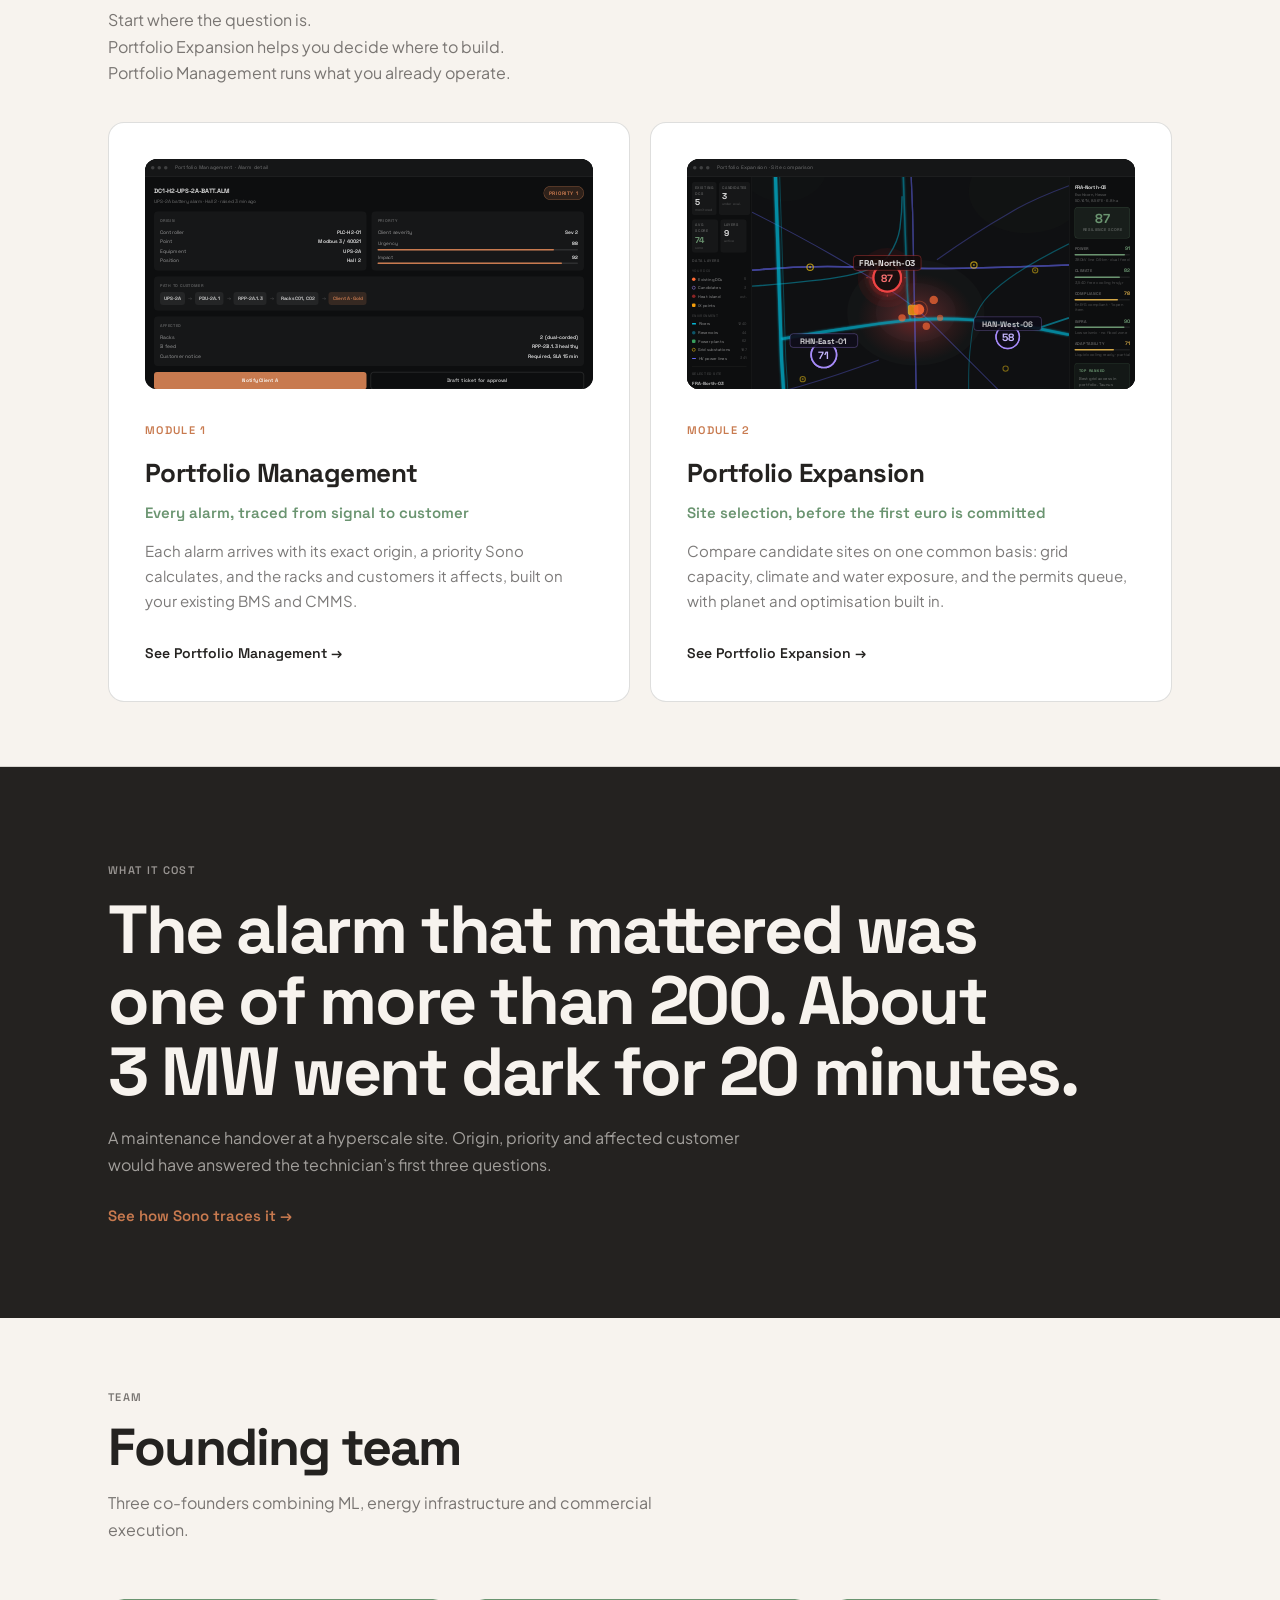
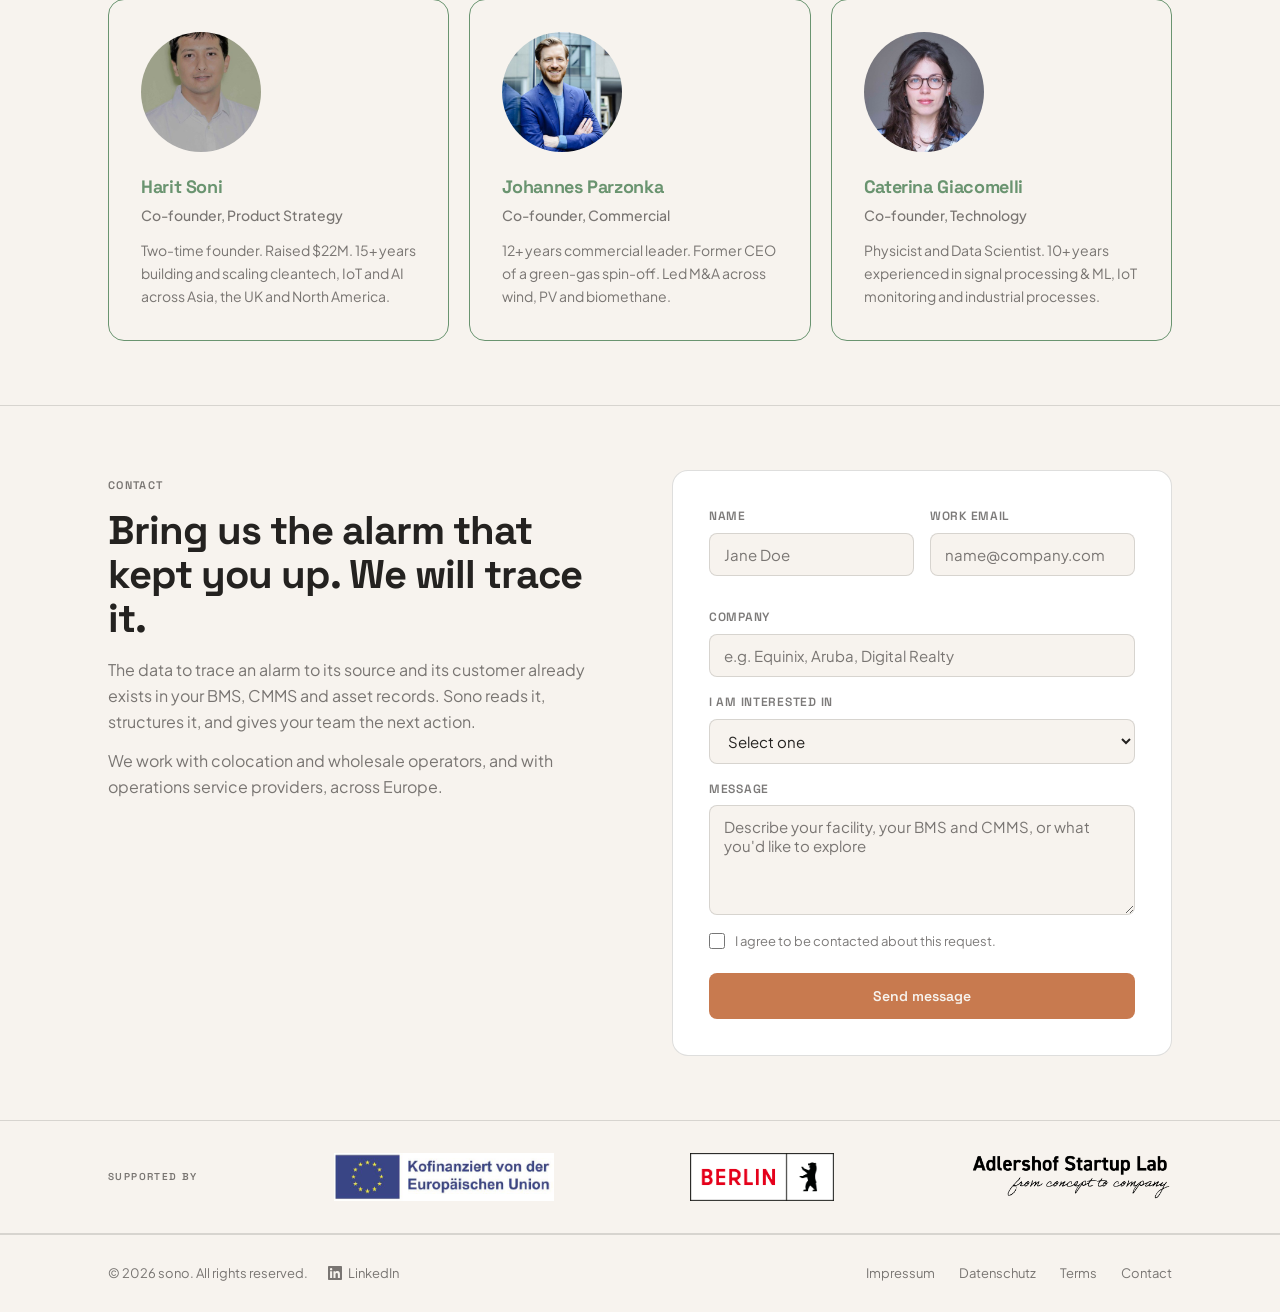
==== commit f6dc1a3b: "illustrative data note removed" ====
--- a/index.html
+++ b/index.html
@@ -377,7 +377,7 @@
               </div><!-- /right scoring panel -->
 
             </div><!-- /three-column row -->
-          </div></div></div><p class="shot-cap">Illustrative data.</p>
+          </div></div></div>
         </div>
       </div>
     </div>
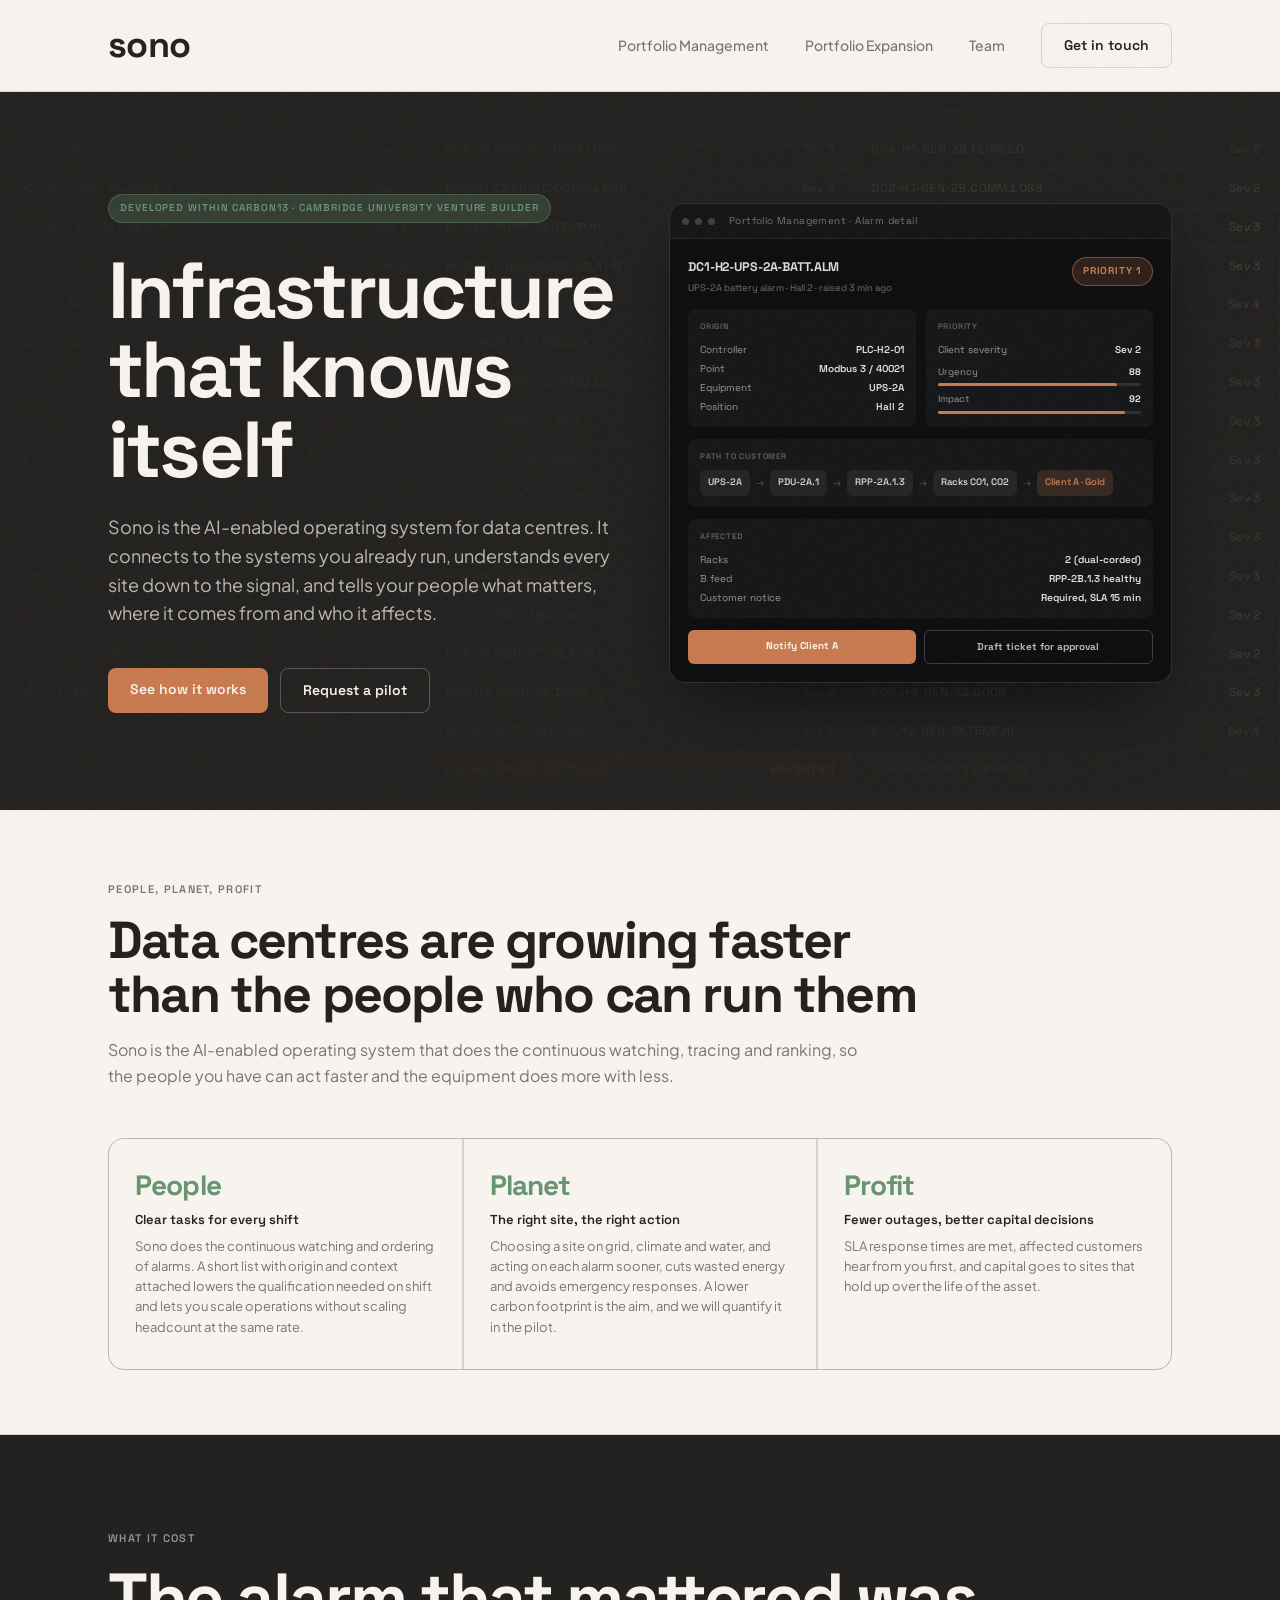
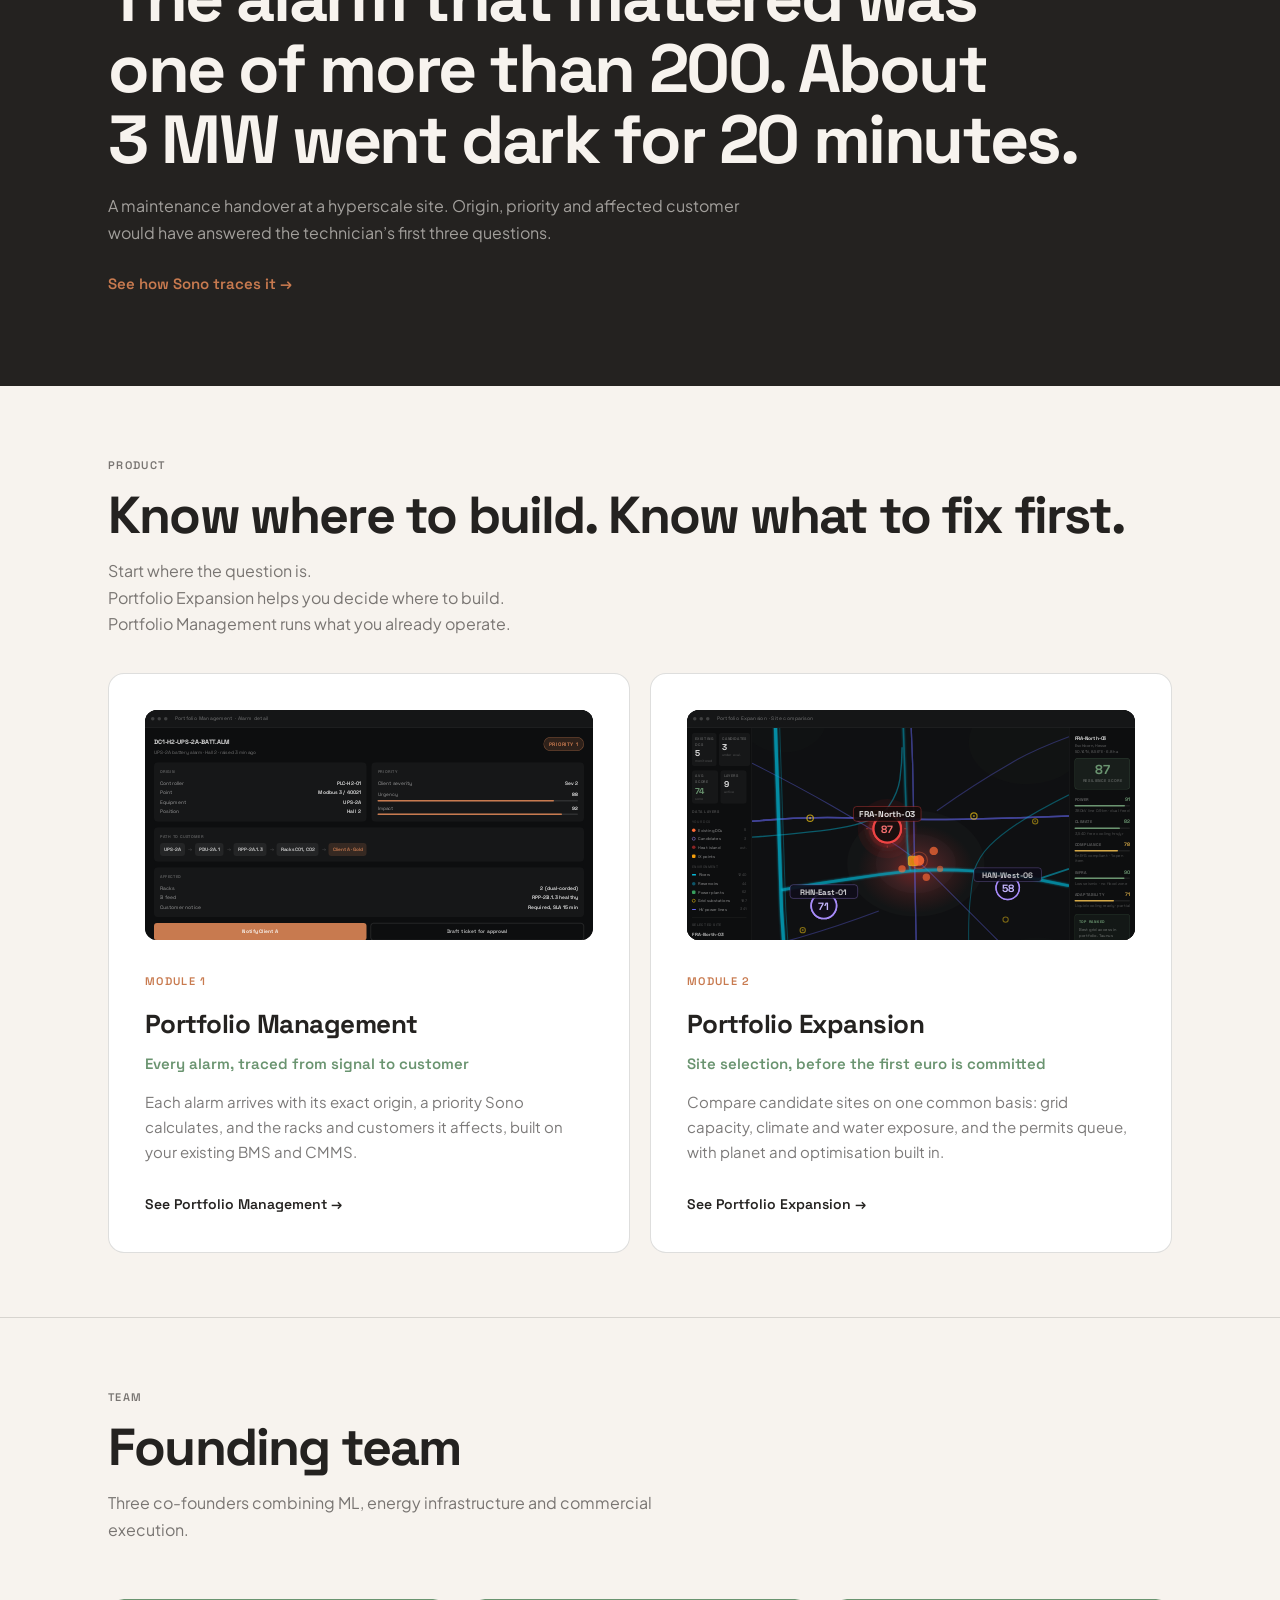
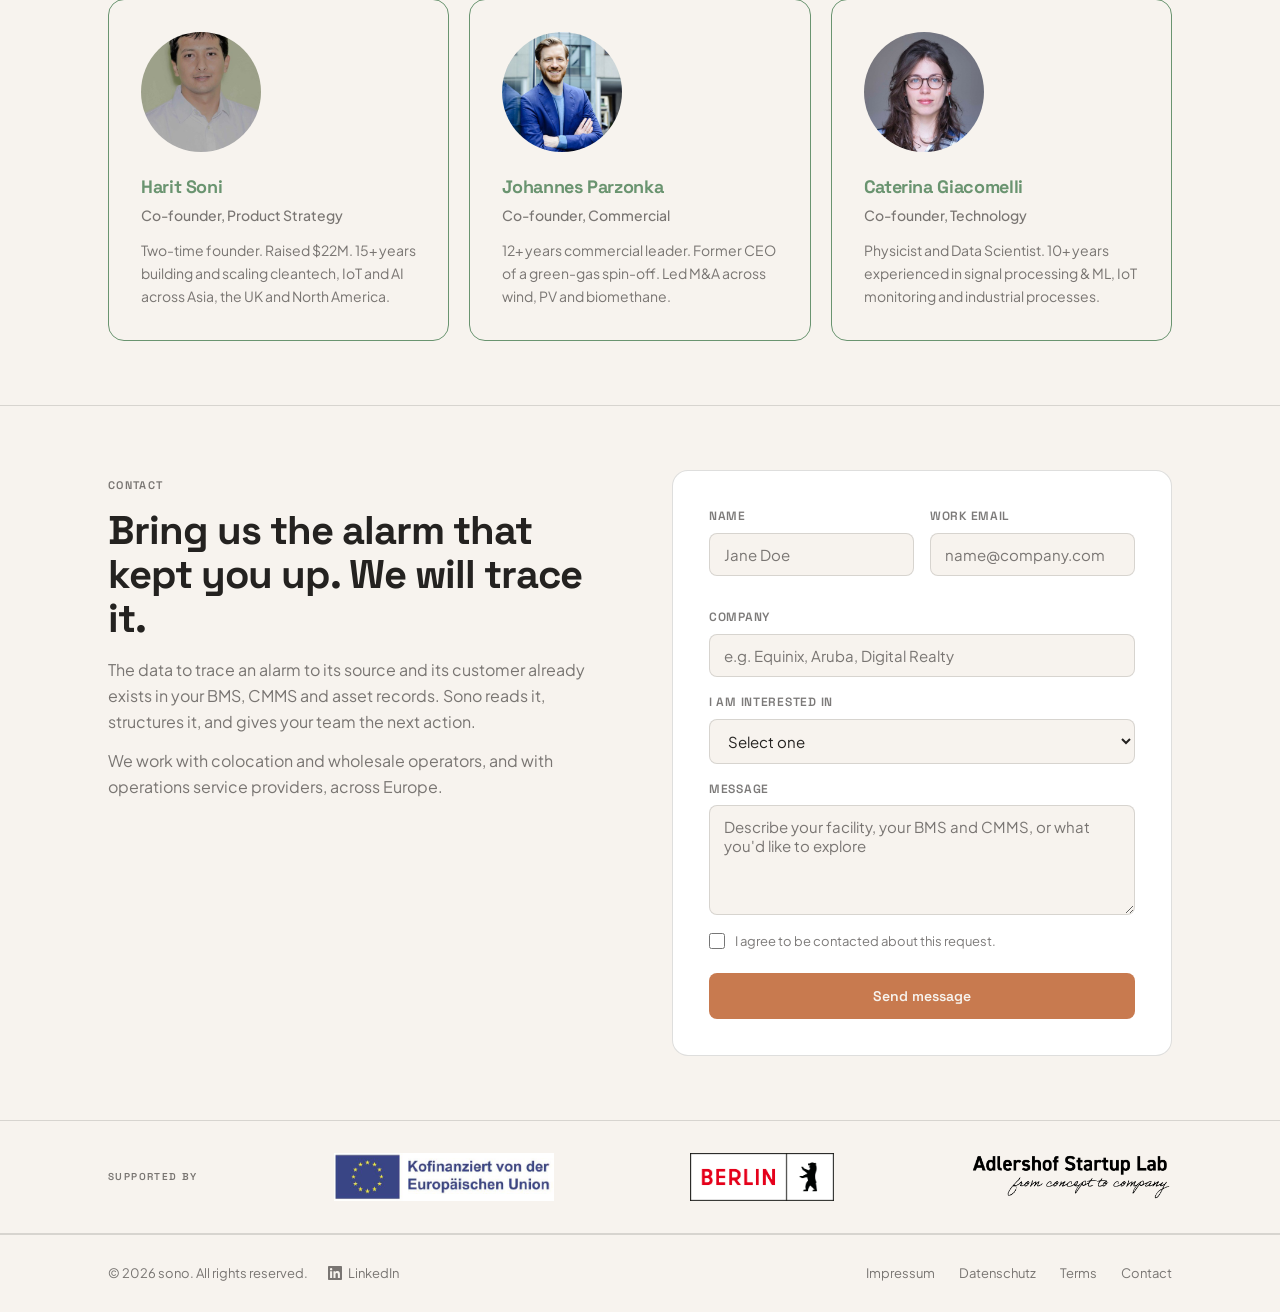
==== commit 26de44f1: "main page order updated: hero, People/planet/profit, What it cost, Product, Team, Contact" ====
--- a/index.html
+++ b/index.html
@@ -407,6 +407,16 @@
           <div class="value-desc">SLA response times are met, affected customers hear from you first, and capital goes to sites that hold up over the life of the asset.</div>
         </div>
       </div>
+    </div>
+  </section>
+
+  <!-- Story -->
+  <section id="story">
+    <div class="container reveal">
+      <span class="label">What it cost</span>
+      <p class="story-quote">The alarm that mattered was one of more than 200. About 3&nbsp;MW went dark for 20 minutes.</p>
+      <p class="story-src">A maintenance handover at a hyperscale site. Origin, priority and affected customer would have answered the technician&rsquo;s first three questions.</p>
+      <a class="story-link" href="portfolio-management.html">See how Sono traces it &rarr;</a>
     </div>
   </section>
 
@@ -760,16 +770,6 @@
           <span class="module-link">See Portfolio Expansion &rarr;</span>
         </a>
       </div>
-    </div>
-  </section>
-
-  <!-- Story -->
-  <section id="story">
-    <div class="container reveal">
-      <span class="label">What it cost</span>
-      <p class="story-quote">The alarm that mattered was one of more than 200. About 3&nbsp;MW went dark for 20 minutes.</p>
-      <p class="story-src">A maintenance handover at a hyperscale site. Origin, priority and affected customer would have answered the technician&rsquo;s first three questions.</p>
-      <a class="story-link" href="portfolio-management.html">See how Sono traces it &rarr;</a>
     </div>
   </section>
 
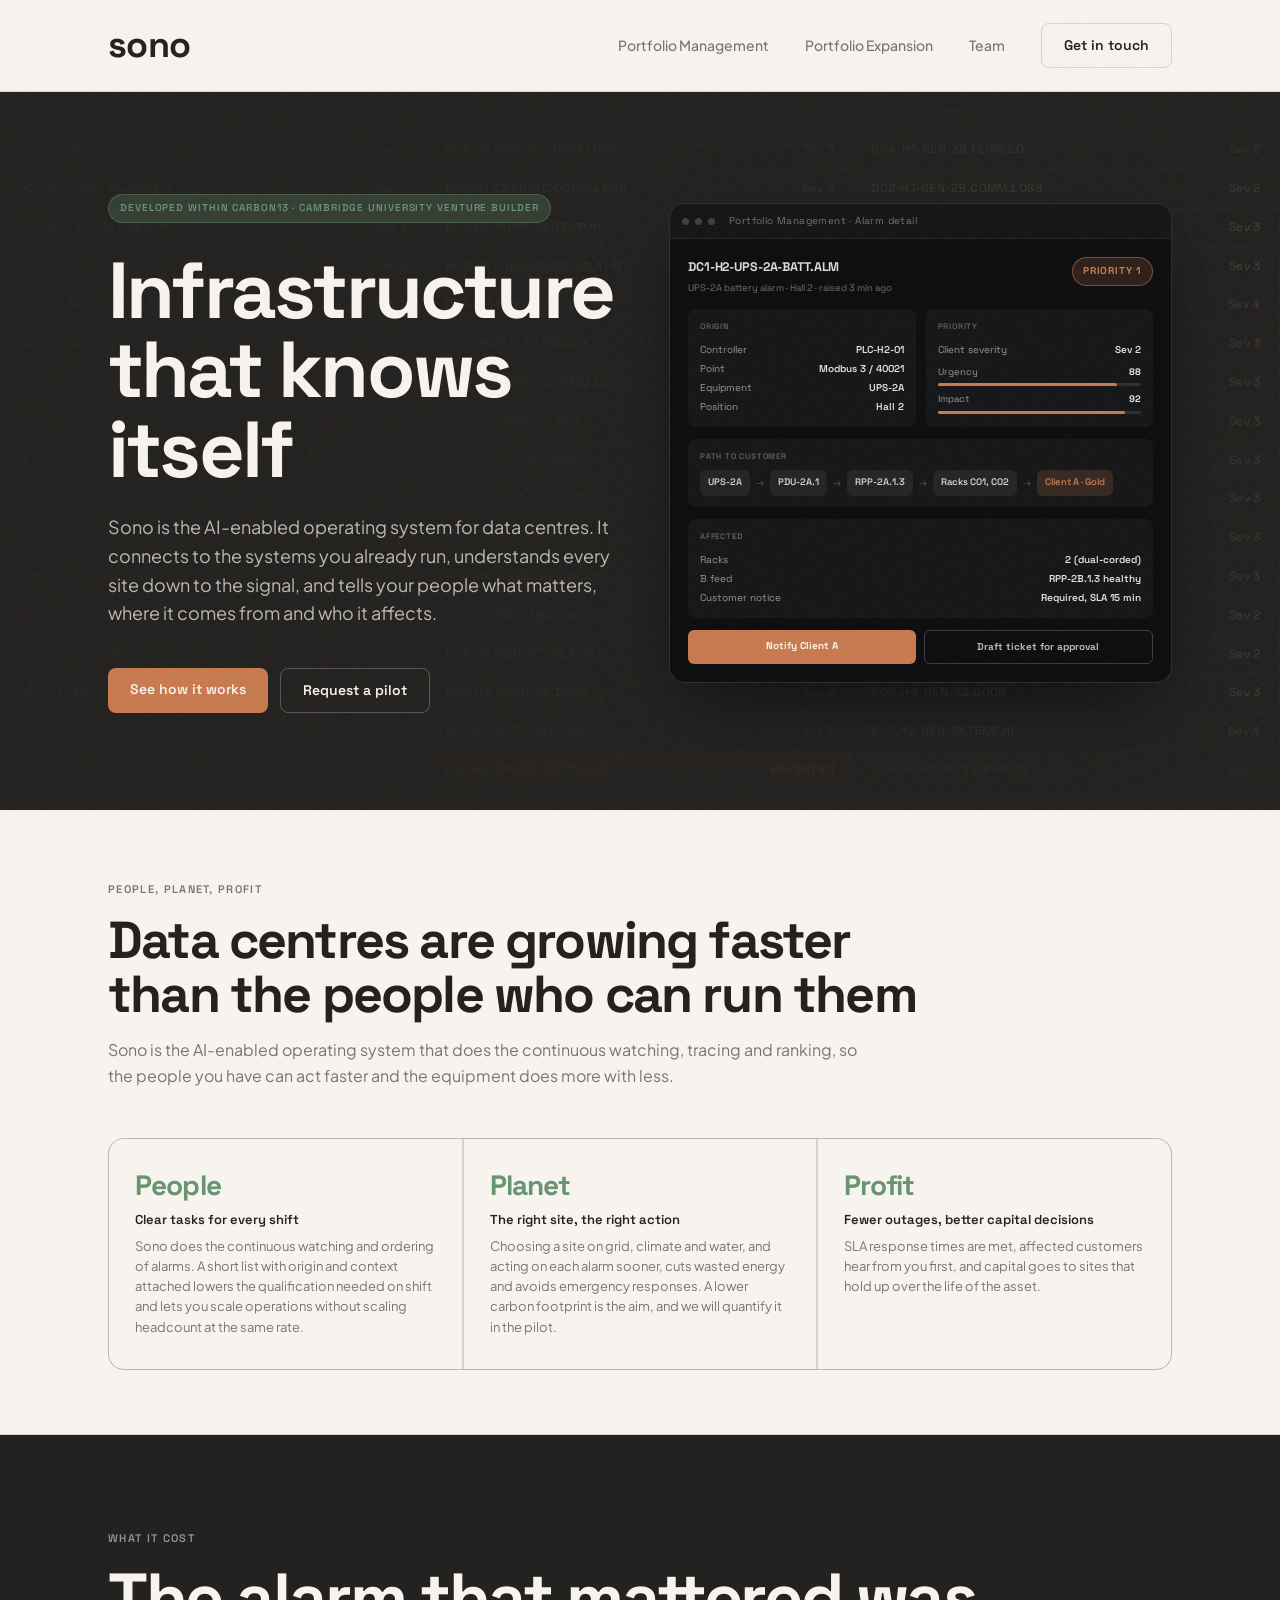
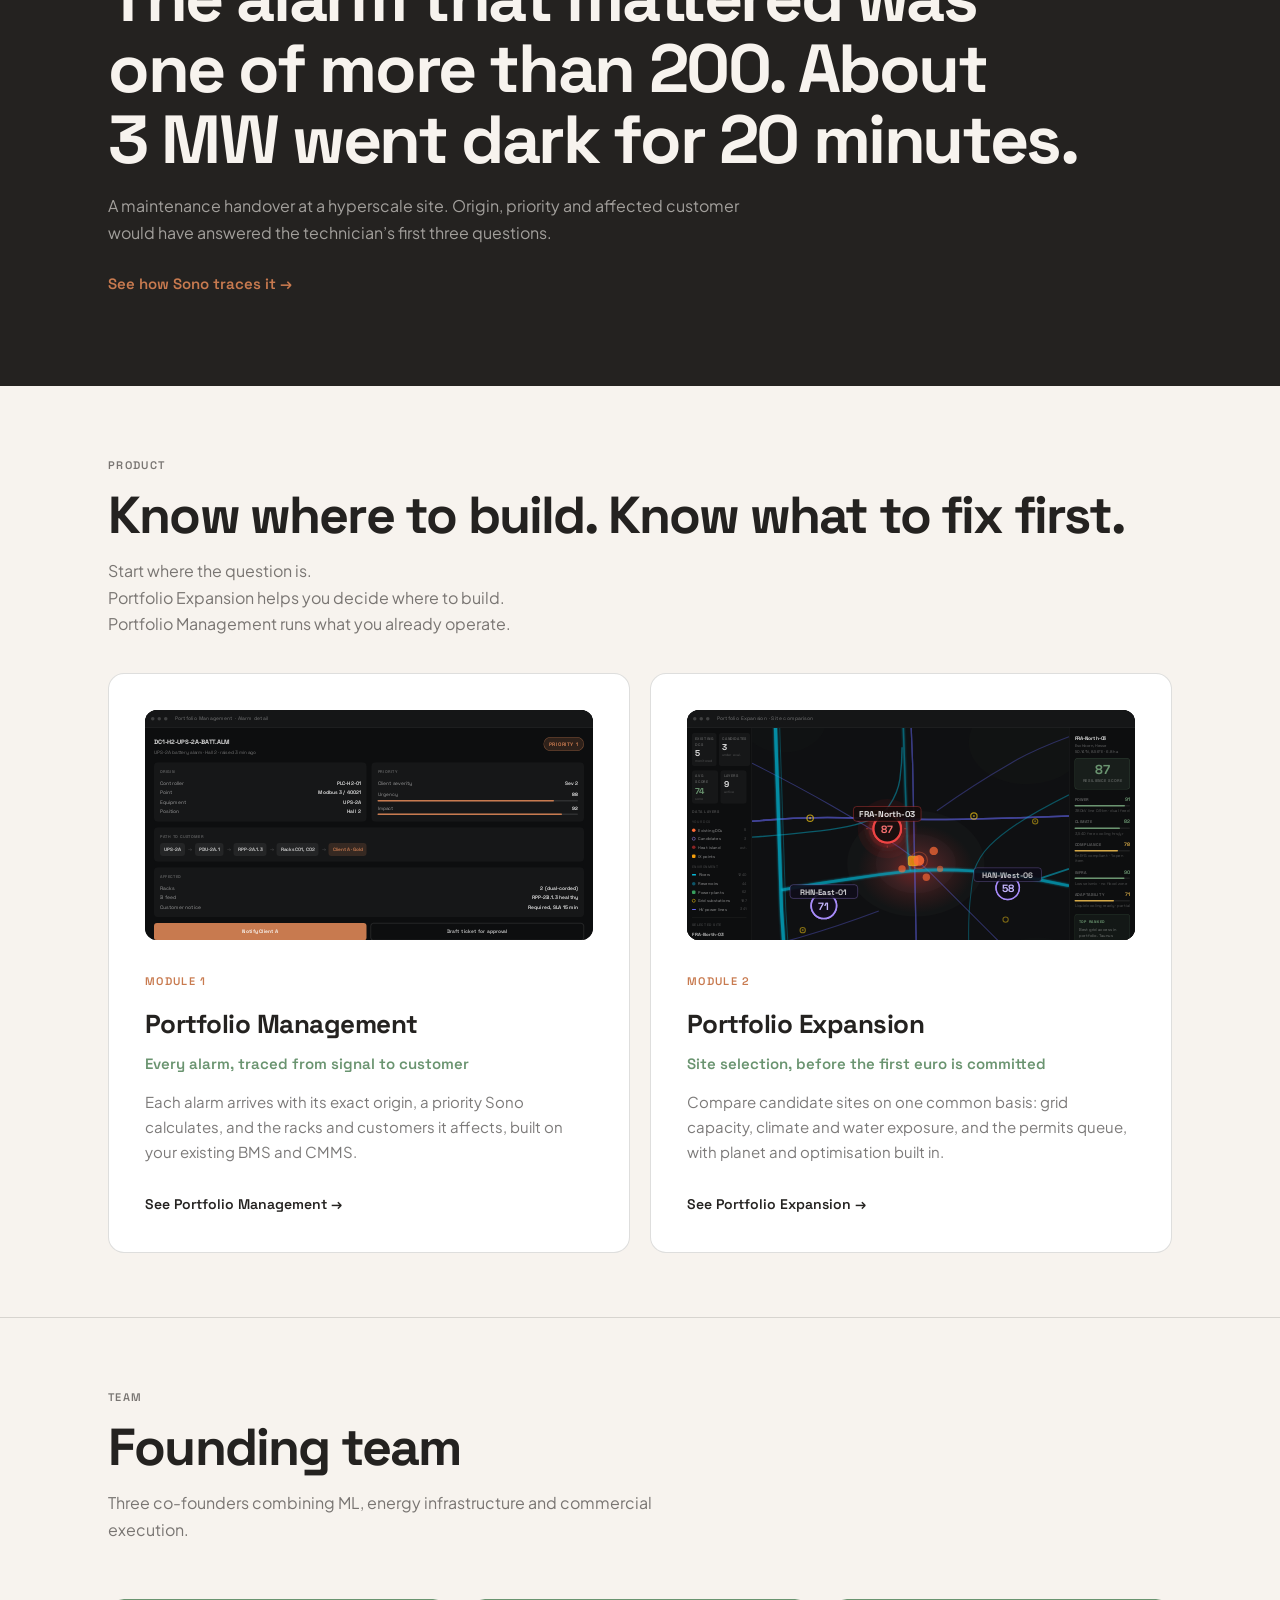
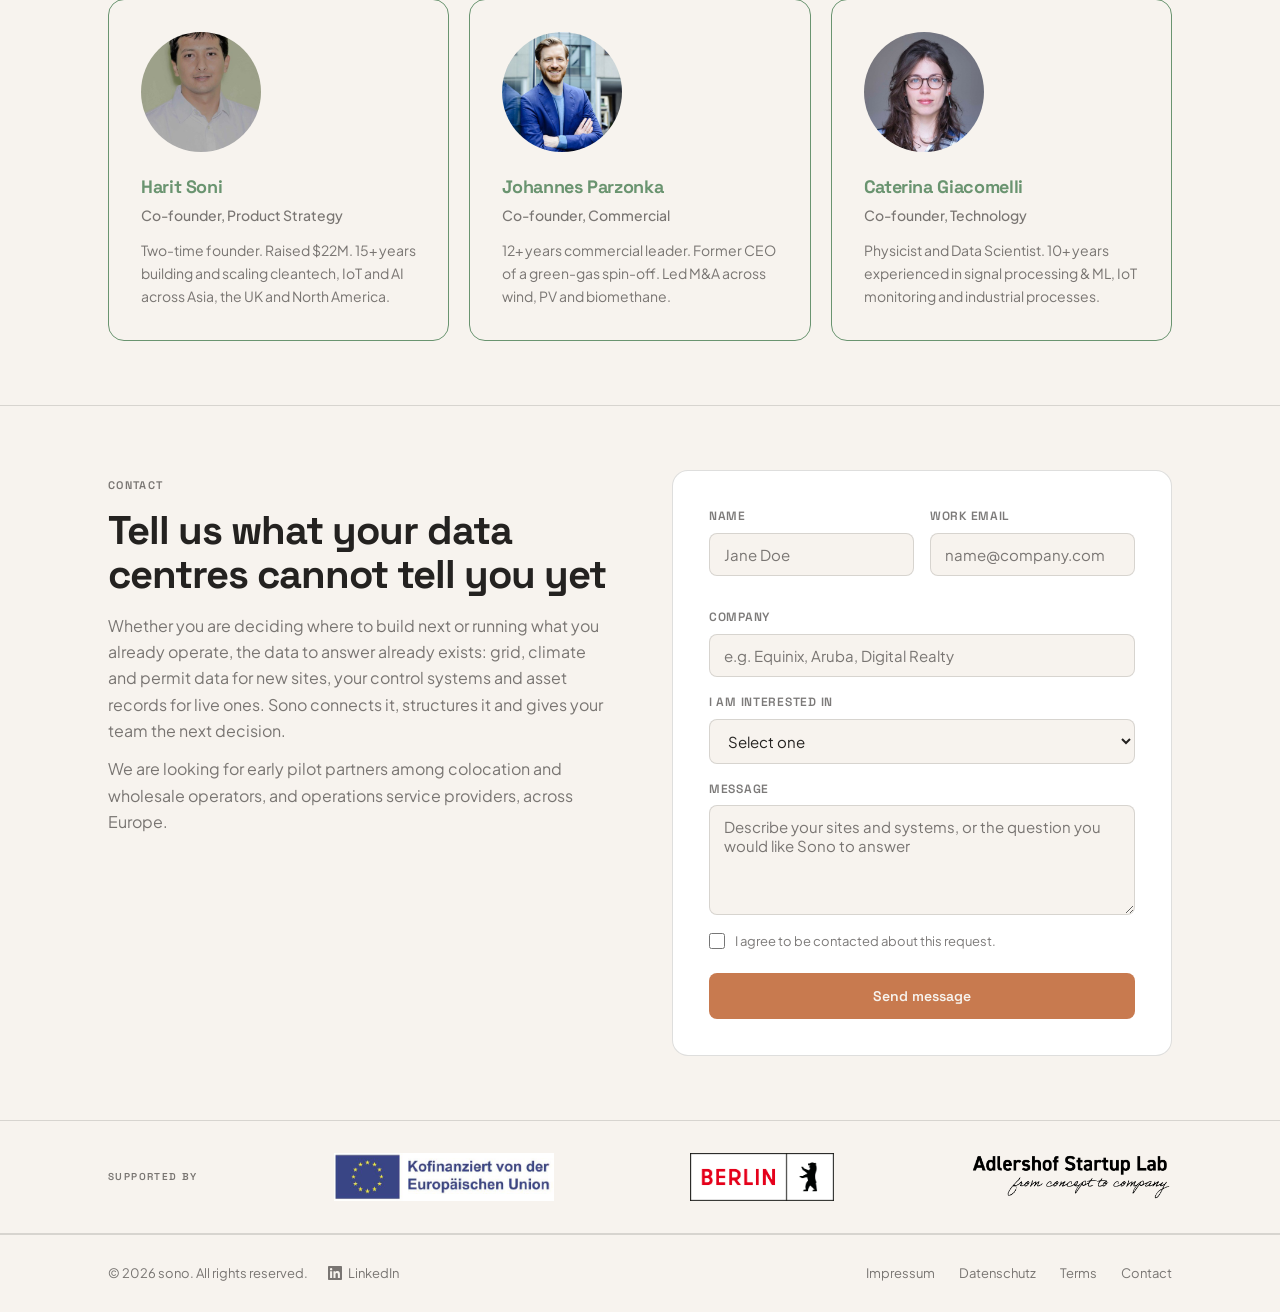
==== commit c93a4133: "contact section updated" ====
--- a/index.html
+++ b/index.html
@@ -816,12 +816,12 @@
       <div class="contact-layout reveal">
         <div class="contact-left">
           <span class="label">Contact</span>
-          <h2>Bring us the alarm that kept you up. We will trace it.</h2>
+          <h2>Tell us what your data centres cannot tell you yet</h2>
           <p>
-            The data to trace an alarm to its source and its customer already exists in your BMS, CMMS and asset records. Sono reads it, structures it, and gives your team the next action.
+            Whether you are deciding where to build next or running what you already operate, the data to answer already exists: grid, climate and permit data for new sites, your control systems and asset records for live ones. Sono connects it, structures it and gives your team the next decision.
           </p>
           <p style="margin-top: 12px;">
-            We work with colocation and wholesale operators, and with operations service providers, across Europe.
+            We are looking for early pilot partners among colocation and wholesale operators, and operations service providers, across Europe.
           </p>
         </div>
         <div class="contact-form">
@@ -852,7 +852,7 @@
             </div>
             <div class="form-group">
               <label for="message">Message</label>
-              <textarea required id="message" name="message" placeholder="Describe your facility, your BMS and CMMS, or what you'd like to explore"></textarea>
+              <textarea required id="message" name="message" placeholder="Describe your sites and systems, or the question you would like Sono to answer"></textarea>
             </div>
             <div class="form-check">
               <input id="gdpr" type="checkbox" required />
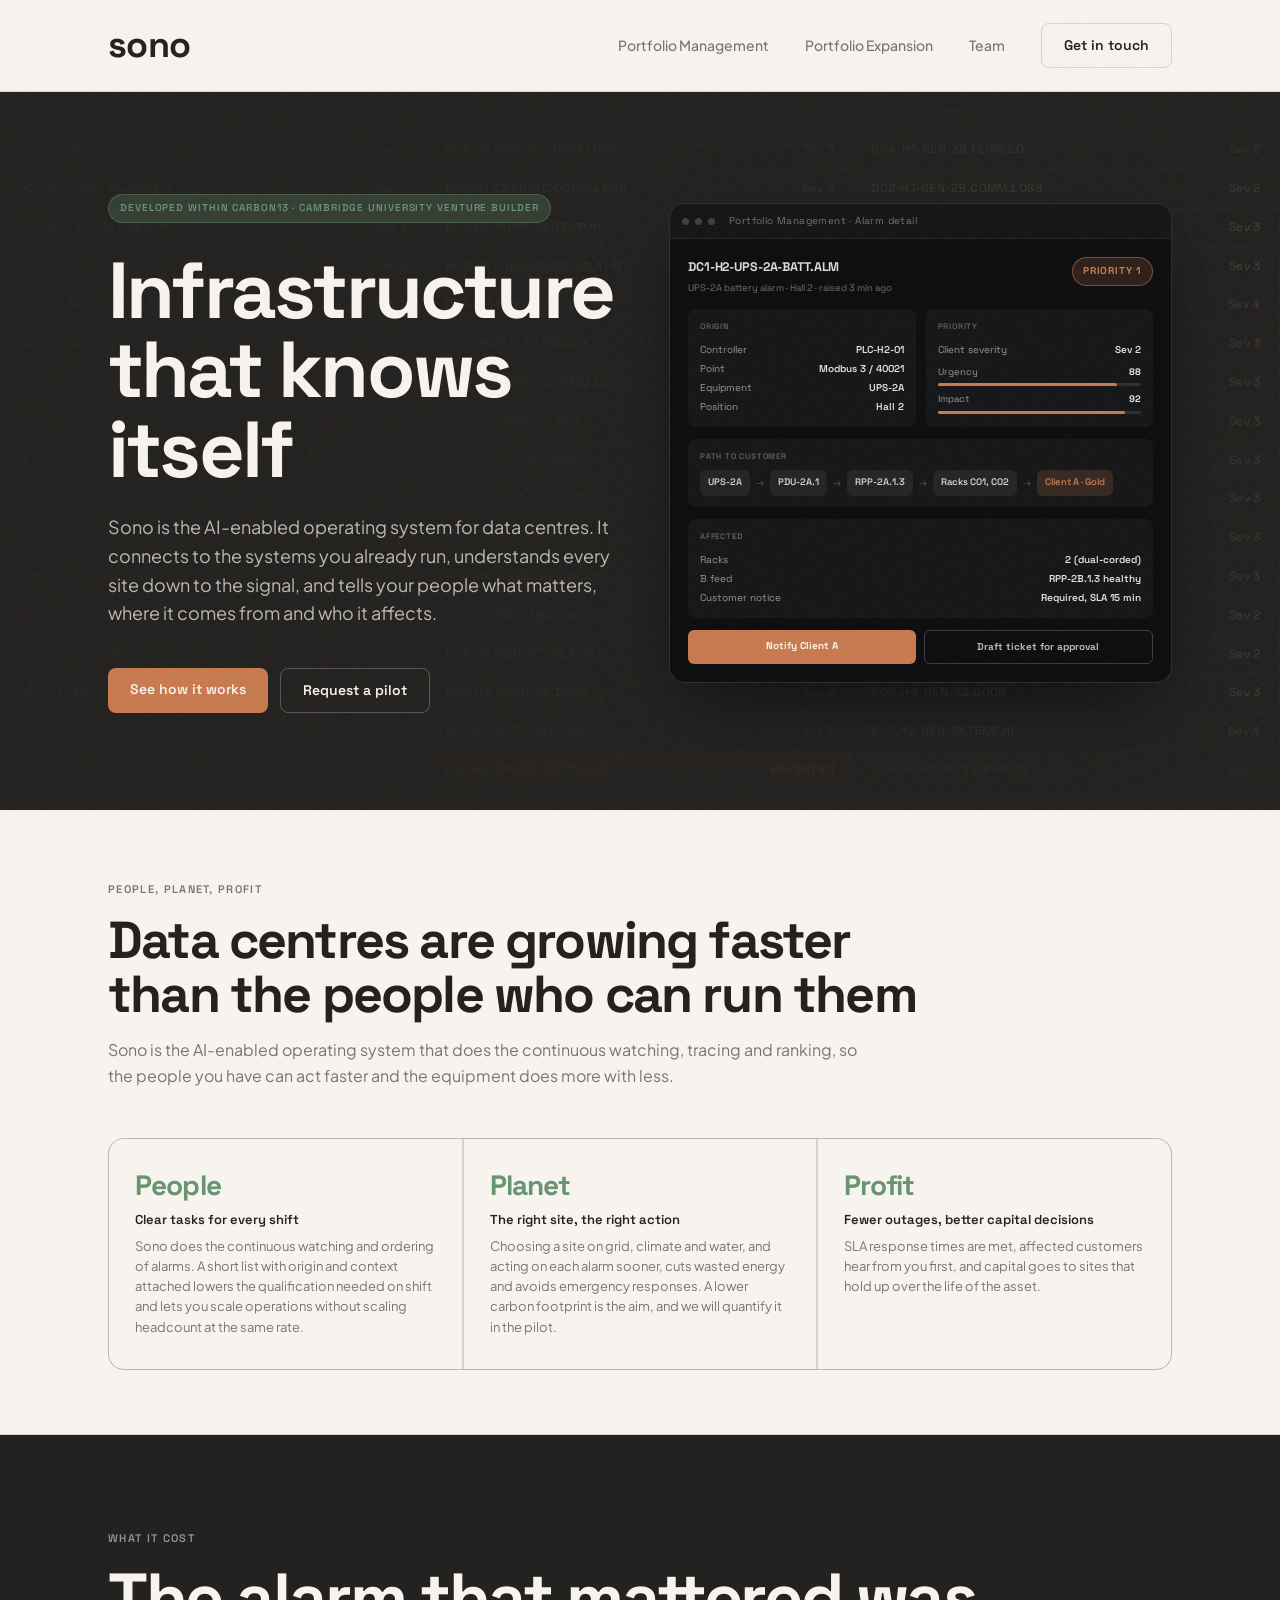
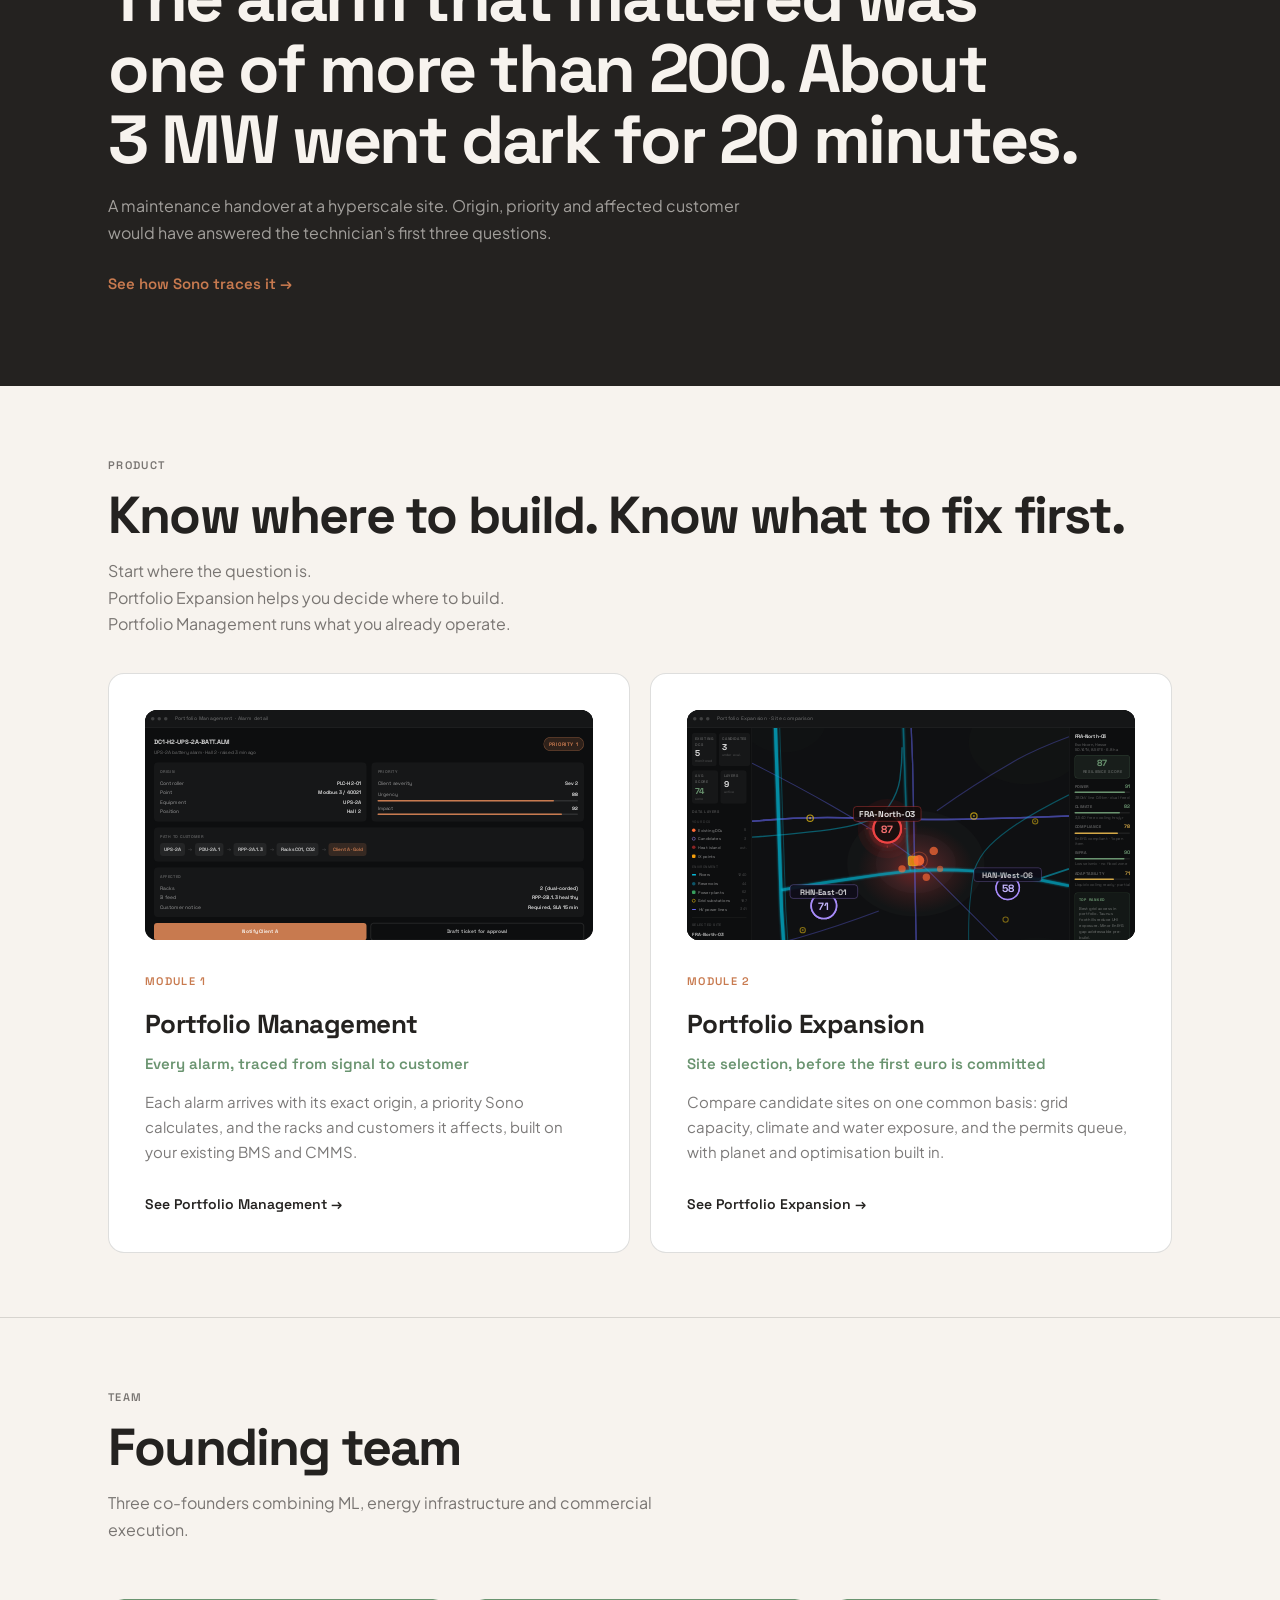
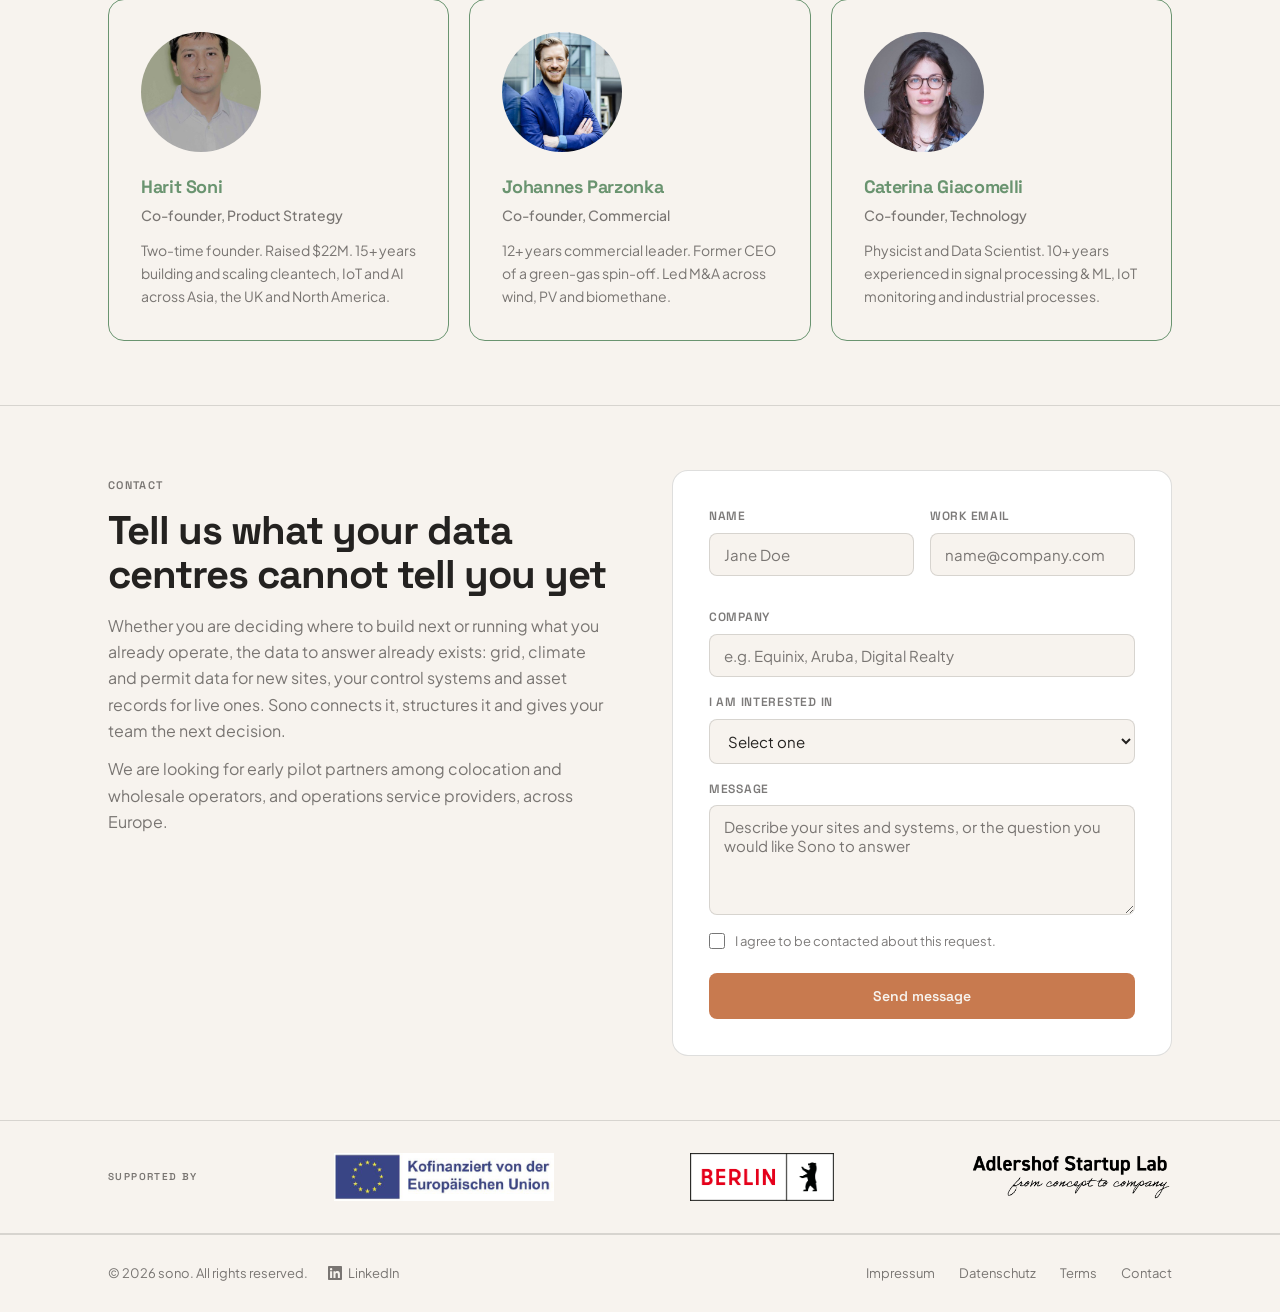
==== commit 3bcf3b53: "ptfl exp image fixed" ====
--- a/index.html
+++ b/index.html
@@ -151,7 +151,6 @@
                 <div style="border-top:1px solid rgba(255,255,255,0.07); padding-top:8px;">
                   <div style="font-size:7px; font-weight:700; letter-spacing:0.1em; text-transform:uppercase; color:rgba(255,255,255,0.2); margin-bottom:5px;">Selected site</div>
                   <div style="font-size:9px; font-weight:700; color:rgba(255,255,255,0.75); margin-bottom:2px;">FRA-North-03</div>
-                  <div style="font-size:7.5px; color:rgba(255,255,255,0.3); line-height:1.4;">Score 87 &middot; High<br>Eschborn, Hesse</div>
                 </div>
               </div><!-- /left sidebar -->
 
@@ -295,21 +294,21 @@
               </div><!-- /map canvas -->
 
               <!-- Right scoring panel -->
-              <div style="width:132px; flex-shrink:0; border-left:1px solid rgba(255,255,255,0.07); background:#0d0e0f; display:flex; flex-direction:column; padding:12px 10px; gap:0; font-family:'Space Grotesk',sans-serif; overflow:hidden;">
-
-                <div style="margin-bottom:8px;">
+              <div style="width:132px; flex-shrink:0; border-left:1px solid rgba(255,255,255,0.07); background:#0d0e0f; display:flex; flex-direction:column; padding:9px 10px; gap:0; font-family:'Space Grotesk',sans-serif; overflow:hidden;">
+
+                <div style="margin-bottom:5px;">
                   <div style="font-size:10px; font-weight:700; color:rgba(255,255,255,0.85); letter-spacing:-0.01em;">FRA-North-03</div>
                   <div style="font-size:8px; color:rgba(255,255,255,0.35); line-height:1.4; margin-top:2px;">Eschborn, Hesse<br>50.14&deg;N, 8.56&deg;E &middot; 6.8 ha</div>
                 </div>
 
                 <!-- Overall score -->
-                <div style="background:rgba(106,148,112,0.12); border:1px solid rgba(106,148,112,0.28); border-radius:7px; padding:9px; text-align:center; margin-bottom:12px;">
-                  <div style="font-size:26px; font-weight:700; color:#6A9470; line-height:1; letter-spacing:-0.03em;">87</div>
+                <div style="background:rgba(106,148,112,0.12); border:1px solid rgba(106,148,112,0.28); border-radius:7px; padding:5px 9px; text-align:center; margin-bottom:7px;">
+                  <div style="font-size:18px; font-weight:700; color:#6A9470; line-height:1; letter-spacing:-0.03em;">87</div>
                   <div style="font-size:8px; font-weight:600; letter-spacing:0.1em; text-transform:uppercase; color:rgba(255,255,255,0.3); margin-top:3px;">Resilience score</div>
                 </div>
 
                 <!-- Dimension bars -->
-                <div style="display:flex; flex-direction:column; gap:9px;">
+                <div style="display:flex; flex-direction:column; gap:5px;">
 
                   <div>
                     <div style="display:flex; justify-content:space-between; align-items:baseline; margin-bottom:3px;">
@@ -535,7 +534,6 @@
                 <div style="border-top:1px solid rgba(255,255,255,0.07); padding-top:8px;">
                   <div style="font-size:7px; font-weight:700; letter-spacing:0.1em; text-transform:uppercase; color:rgba(255,255,255,0.2); margin-bottom:5px;">Selected site</div>
                   <div style="font-size:9px; font-weight:700; color:rgba(255,255,255,0.75); margin-bottom:2px;">FRA-North-03</div>
-                  <div style="font-size:7.5px; color:rgba(255,255,255,0.3); line-height:1.4;">Score 87 &middot; High<br>Eschborn, Hesse</div>
                 </div>
               </div><!-- /left sidebar -->
 
@@ -679,21 +677,21 @@
               </div><!-- /map canvas -->
 
               <!-- Right scoring panel -->
-              <div style="width:132px; flex-shrink:0; border-left:1px solid rgba(255,255,255,0.07); background:#0d0e0f; display:flex; flex-direction:column; padding:12px 10px; gap:0; font-family:'Space Grotesk',sans-serif; overflow:hidden;">
-
-                <div style="margin-bottom:8px;">
+              <div style="width:132px; flex-shrink:0; border-left:1px solid rgba(255,255,255,0.07); background:#0d0e0f; display:flex; flex-direction:column; padding:9px 10px; gap:0; font-family:'Space Grotesk',sans-serif; overflow:hidden;">
+
+                <div style="margin-bottom:5px;">
                   <div style="font-size:10px; font-weight:700; color:rgba(255,255,255,0.85); letter-spacing:-0.01em;">FRA-North-03</div>
                   <div style="font-size:8px; color:rgba(255,255,255,0.35); line-height:1.4; margin-top:2px;">Eschborn, Hesse<br>50.14&deg;N, 8.56&deg;E &middot; 6.8 ha</div>
                 </div>
 
                 <!-- Overall score -->
-                <div style="background:rgba(106,148,112,0.12); border:1px solid rgba(106,148,112,0.28); border-radius:7px; padding:9px; text-align:center; margin-bottom:12px;">
-                  <div style="font-size:26px; font-weight:700; color:#6A9470; line-height:1; letter-spacing:-0.03em;">87</div>
+                <div style="background:rgba(106,148,112,0.12); border:1px solid rgba(106,148,112,0.28); border-radius:7px; padding:5px 9px; text-align:center; margin-bottom:7px;">
+                  <div style="font-size:18px; font-weight:700; color:#6A9470; line-height:1; letter-spacing:-0.03em;">87</div>
                   <div style="font-size:8px; font-weight:600; letter-spacing:0.1em; text-transform:uppercase; color:rgba(255,255,255,0.3); margin-top:3px;">Resilience score</div>
                 </div>
 
                 <!-- Dimension bars -->
-                <div style="display:flex; flex-direction:column; gap:9px;">
+                <div style="display:flex; flex-direction:column; gap:5px;">
 
                   <div>
                     <div style="display:flex; justify-content:space-between; align-items:baseline; margin-bottom:3px;">
--- a/site.css
+++ b/site.css
@@ -1069,3 +1069,4 @@
     .hero-shots .shot-map { height: 443px; overflow: hidden; }
     .hero-shots, .hero-shots * { scrollbar-width: none; }
     .hero-shots *::-webkit-scrollbar { display: none; }
+    .page-head .shot-map { height: 443px; overflow: hidden; }
